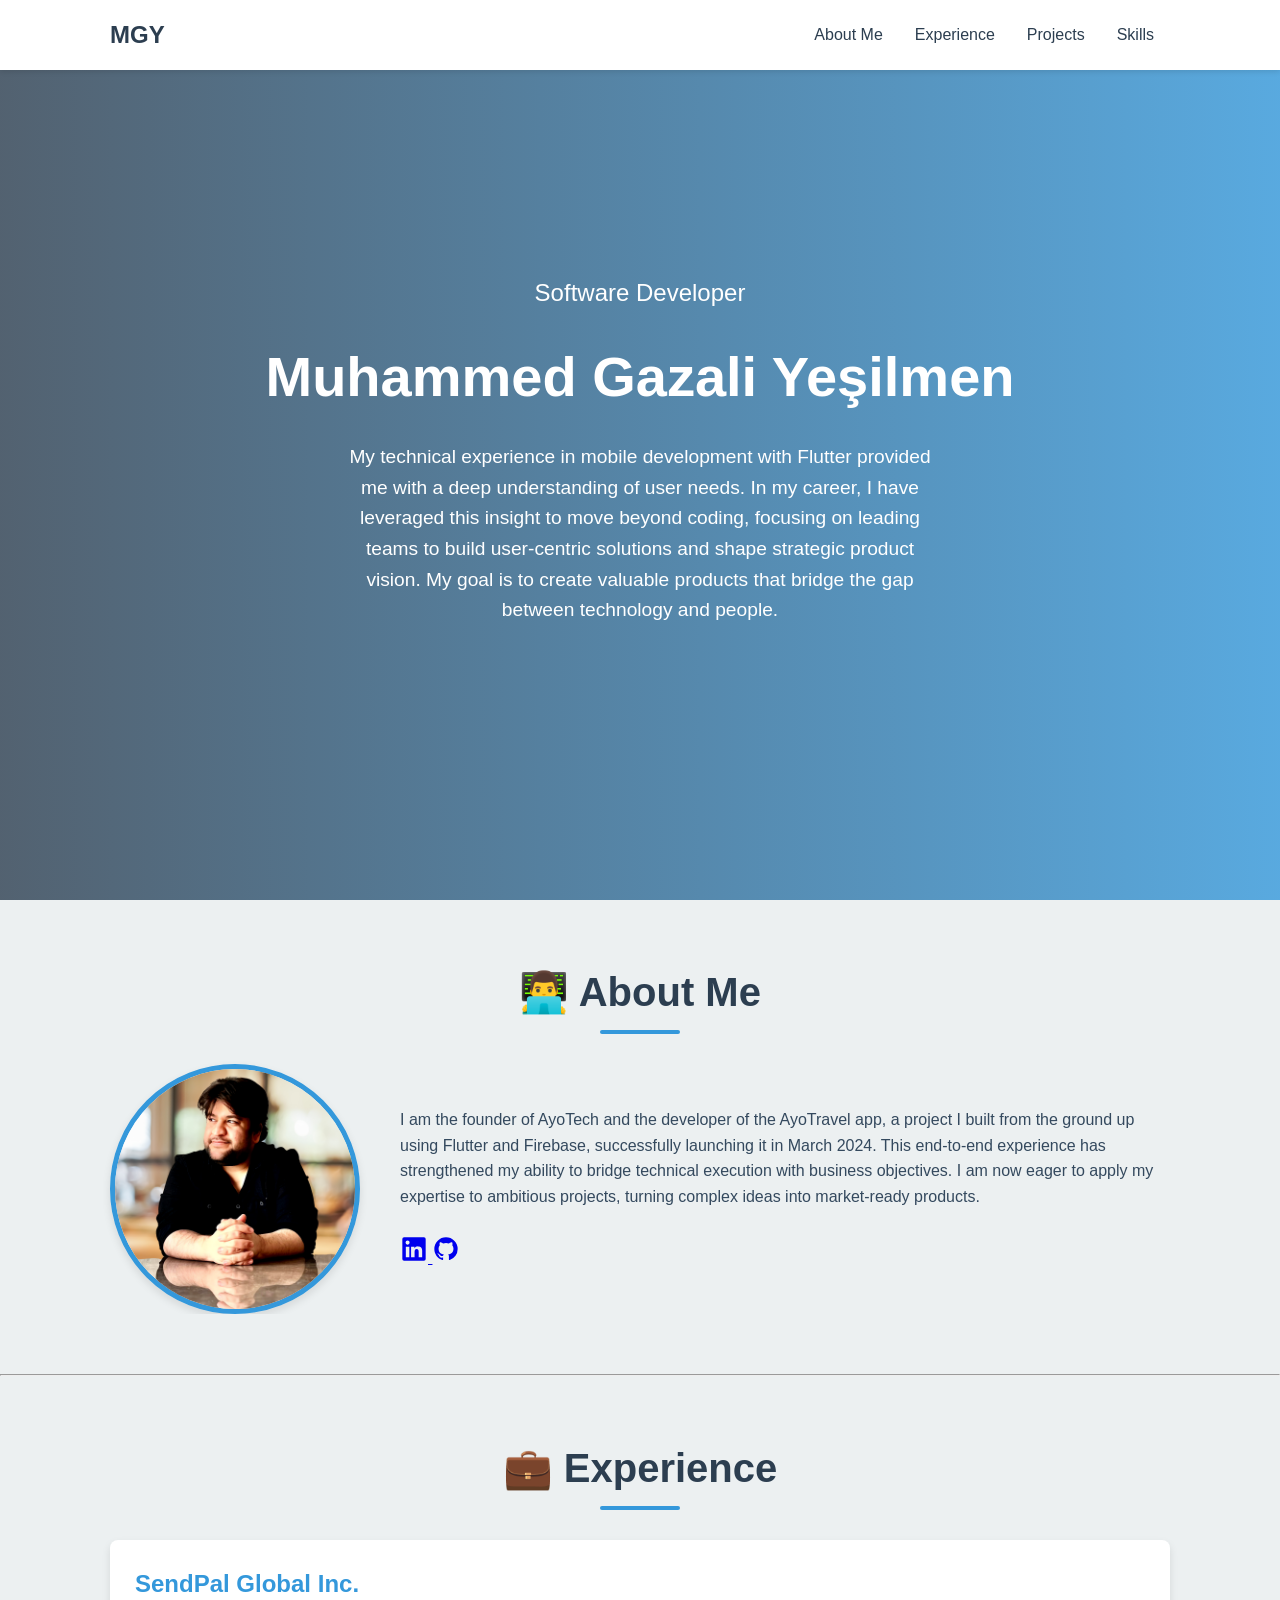
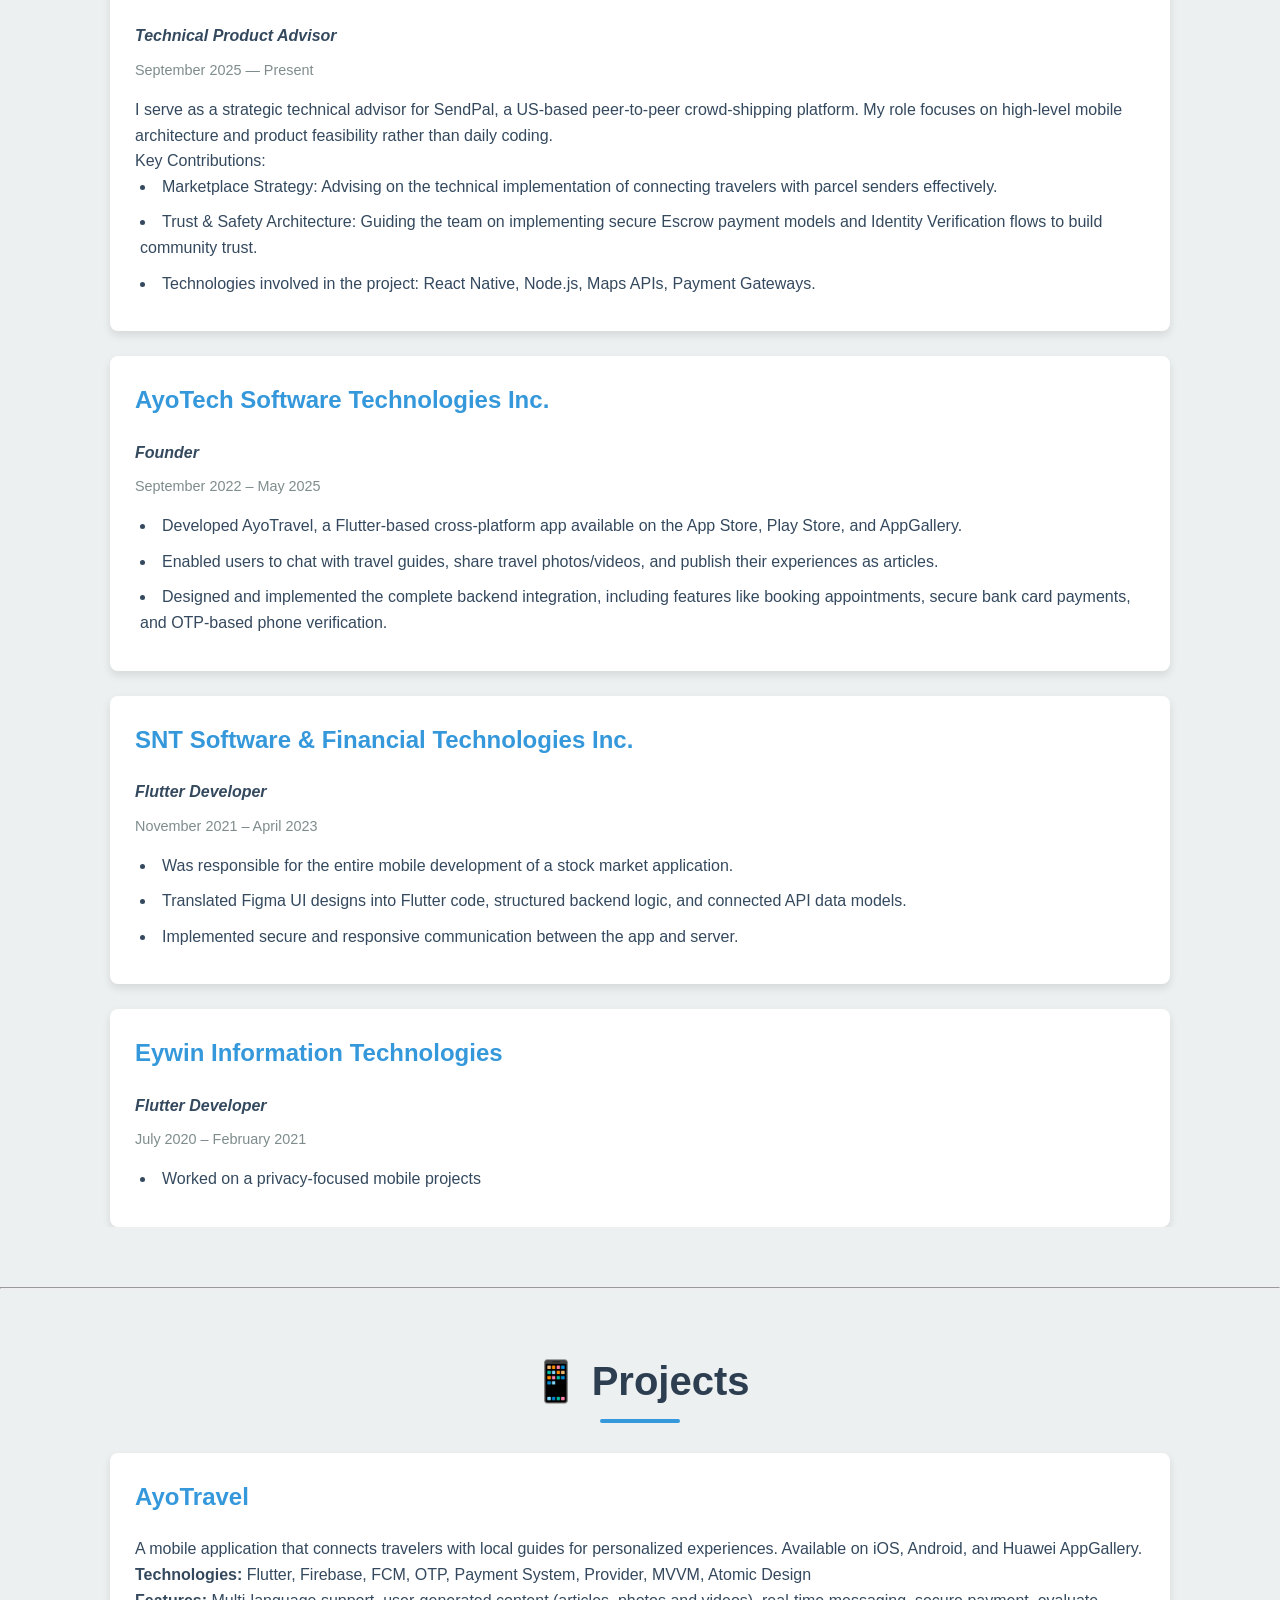
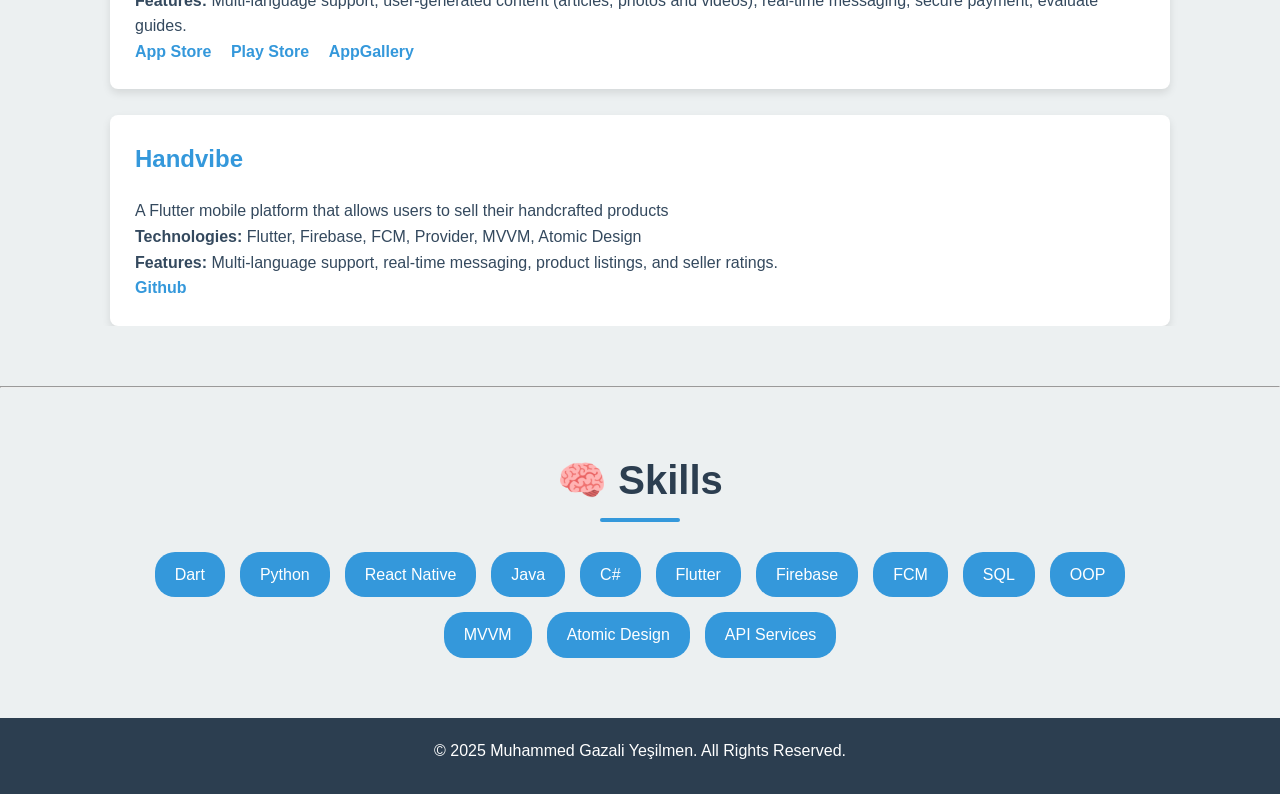
==== index.html @ 5b57b49b "Modify experience section for SendPal role Updated job title and added detailed role description for" ====
<!DOCTYPE html>
<html lang="en">
<head>
    <meta charset="UTF-8">
    <meta name="viewport" content="width=device-width, initial-scale=1.0">
    <title>Muhammed Gazali Yeşilmen - Software Developer</title>
    <style>
        /* General Styles */
        :root {
            --primary-color: #2c3e50;
            --secondary-color: #3498db;
            --background-color: #ecf0f1;
            --text-color: #34495e;
            --card-bg-color: #ffffff;
            --shadow: 0 4px 8px rgba(0,0,0,0.1);
        }

        * {
            margin: 0;
            padding: 0;
            box-sizing: border-box;
            scroll-behavior: smooth;
        }

        body {
            font-family: -apple-system, BlinkMacSystemFont, 'Segoe UI', Roboto, Helvetica, Arial, sans-serif;
            background-color: var(--background-color);
            color: var(--text-color);
            line-height: 1.6;
        }

        .container {
            max-width: 1100px;
            margin: auto;
            padding: 0 20px;
            overflow: hidden;
        }

        h1, h2, h3 {
            color: var(--primary-color);
            margin-bottom: 20px;
        }
        
        h2 {
            text-align: center;
            font-size: 2.5rem;
            margin-bottom: 40px;
            position: relative;
        }

        h2::after {
            content: '';
            position: absolute;
            bottom: -10px;
            left: 50%;
            transform: translateX(-50%);
            width: 80px;
            height: 4px;
            background: var(--secondary-color);
            border-radius: 2px;
        }

        section {
            padding: 60px 0;
        }

        /* Header & Navigation */
        .navbar {
            background: var(--card-bg-color);
            color: var(--primary-color);
            padding: 1rem 0;
            position: fixed;
            width: 100%;
            top: 0;
            z-index: 1000;
            box-shadow: 0 2px 5px rgba(0,0,0,0.1);
            transition: top 0.3s;
        }

        .navbar .container {
            display: flex;
            justify-content: space-between;
            align-items: center;
        }

        .navbar .logo {
            font-size: 1.5rem;
            font-weight: bold;
            color: var(--primary-color);
            text-decoration: none;
        }

        .navbar ul {
            display: flex;
            list-style: none;
        }

        .navbar ul li a {
            color: var(--primary-color);
            padding: 0.5rem 1rem;
            text-decoration: none;
            font-weight: 500;
            transition: color 0.3s ease;
        }

        .navbar ul li a:hover {
            color: var(--secondary-color);
        }

        /* Hero Section */
        #hero {
            background: linear-gradient(to right, rgba(44, 62, 80, 0.8), rgba(52, 152, 219, 0.8)), url('https://images.unsplash.com/photo-1555066931-4365d14bab8c?q=80&w=2070&auto=format&fit=crop') center center/cover no-repeat;
            height: 100vh;
            color: #fff;
            display: flex;
            justify-content: center;
            align-items: center;
            text-align: center;
            padding-top: 60px; /* Offset for fixed navbar */
        }
        
        #hero .hero-content {
            max-width: 800px;
        }

        #hero h1 {
            font-size: 3.5rem;
            color: #fff;
        }

        #hero p.lead {
            font-size: 1.5rem;
            margin-bottom: 20px;
            font-weight: 300;
        }
        
        #hero p.subtitle {
            font-size: 1.2rem;
            max-width: 600px;
            margin: 20px auto 0;
        }

        /* About Section */
        #about .about-content {
            display: flex;
            align-items: center;
            gap: 40px;
        }
        
        #about .profile-img {
            width: 250px;
            height: 250px;
            border-radius: 50%;
            object-fit: cover;
            border: 5px solid var(--secondary-color);
            box-shadow: var(--shadow);
        }

        #about .about-text {
            flex: 1;
        }

        /* Experience & Projects Section */
        .card-container {
            display: grid;
            grid-template-columns: 1fr;
            gap: 25px;
        }

        .card {
            background: var(--card-bg-color);
            padding: 25px;
            border-radius: 8px;
            box-shadow: var(--shadow);
            transition: transform 0.3s, box-shadow 0.3s;
        }

        .card:hover {
            transform: translateY(-5px);
            box-shadow: 0 8px 16px rgba(0,0,0,0.15);
        }

        .card h3 {
            font-size: 1.5rem;
            color: var(--secondary-color);
        }
        
        .card .job-title {
            font-weight: bold;
            font-style: italic;
            margin-bottom: 10px;
        }

        .card .date {
            color: #7f8c8d;
            font-size: 0.9rem;
            margin-bottom: 15px;
        }
        
        .card ul {
            list-style-position: inside;
            padding-left: 5px;
        }
        
        .card ul li {
            margin-bottom: 10px;
        }

        .project-links a {
            text-decoration: none;
            color: var(--secondary-color);
            font-weight: bold;
            margin-right: 15px;
            transition: color 0.3s;
        }
        
        .project-links a:hover {
            text-decoration: underline;
        }

        /* Skills Section */
        #skills .skills-container {
            display: flex;
            flex-wrap: wrap;
            gap: 15px;
            justify-content: center;
        }

        .skill-badge {
            background: var(--secondary-color);
            color: #fff;
            padding: 10px 20px;
            border-radius: 20px;
            font-size: 1rem;
            font-weight: 500;
        }

        /* Footer */
        footer {
            background: var(--primary-color);
            color: #fff;
            text-align: center;
            padding: 20px 0;
        }
        
        /* Responsive Design */
        @media (max-width: 768px) {
            h1 {
                font-size: 2.5rem;
            }

            h2 {
                font-size: 2rem;
            }

            .navbar .container {
                flex-direction: column;
            }
            .navbar ul {
                margin-top: 10px;
            }

            #about .about-content {
                flex-direction: column;
                text-align: center;
            }
        }

    </style>
</head>
<body>

    <nav class="navbar">
        <div class="container">
            <a href="#hero" class="logo">MGY</a>
            <ul>
                <li><a href="#about">About Me</a></li>
                <li><a href="#experience">Experience</a></li>
                <li><a href="#projects">Projects</a></li>
                <li><a href="#skills">Skills</a></li>
            </ul>
        </div>
    </nav>

    <section id="hero">
        <div class="hero-content">
            <p class="lead">Software Developer</p>
            <h1>Muhammed Gazali Yeşilmen</h1>
            <p class="subtitle">
                My technical experience in mobile development with Flutter provided me with a deep understanding of user needs. In my career, I have leveraged this insight to move beyond coding, focusing on leading teams to build user-centric solutions and shape strategic product vision. My goal is to create valuable products that bridge the gap between technology and people.
            </p>
        </div>
    </section>

    <section id="about">
        <div class="container">
            <h2>👨‍💻 About Me</h2>
            <div class="about-content">
                <img src="images/profile.png" alt="Muhammed Gazali Yeşilmen" class="profile-img">
                <div class="about-text">
                    <p>
                        I am the founder of AyoTech and the developer of the AyoTravel app, a project I built from the ground up using Flutter and Firebase, successfully launching it in March 2024. This end-to-end experience has strengthened my ability to bridge technical execution with business objectives. I am now eager to apply my expertise to ambitious projects, turning complex ideas into market-ready products.
                    </p>
                </br>
            <a href="https://www.linkedin.com/in/muhammedyesilmen/" target="_blank" title="LinkedIn">
                <svg xmlns="http://www.w3.org/2000/svg" viewBox="0 0 24 24" fill="currentColor" width="28" height="28">
                    <path d="M20.5 2h-17A1.5 1.5 0 0 0 2 3.5v17A1.5 1.5 0 0 0 3.5 22h17a1.5 1.5 0 0 0 1.5-1.5v-17A1.5 1.5 0 0 0 20.5 2zM8 19H5v-9h3zM6.5 8.25A1.75 1.75 0 1 1 8.25 6.5 1.75 1.75 0 0 1 6.5 8.25zM19 19h-3v-4.75c0-1.4-.5-2.25-1.75-2.25S12.5 13.1 12.5 14.25V19h-3v-9h2.9v1.3a3.1 3.1 0 0 1 2.8-1.55C18.4 9.75 19 11.4 19 13.5z"></path>
                </svg>
            </a>
            <a href="https://github.com/mgy-programmer" target="_blank" title="GitHub">
                <svg xmlns="http://www.w3.org/2000/svg" viewBox="0 0 24 24" fill="currentColor" width="28" height="28">
                    <path d="M12 2A10 10 0 0 0 2 12c0 4.42 2.87 8.17 6.84 9.5.5.09.68-.22.68-.48v-1.7c-2.78.6-3.37-1.34-3.37-1.34-.45-1.15-1.11-1.46-1.11-1.46-.91-.62.07-.6.07-.6 1 .07 1.53 1.03 1.53 1.03.89 1.53 2.34 1.09 2.91.83.09-.65.35-1.09.63-1.34-2.22-.25-4.55-1.11-4.55-4.95 0-1.1.39-1.99 1.03-2.69a3.6 3.6 0 0 1 .1-2.64s.84-.27 2.75 1.02a9.58 9.58 0 0 1 5 0c1.91-1.29 2.75-1.02 2.75-1.02.55 1.37.2 2.4.1 2.64.64.7 1.03 1.6 1.03 2.69 0 3.85-2.34 4.7-4.57 4.95.36.31.68.92.68 1.85v2.72c0 .27.18.58.69.48A10 10 0 0 0 22 12 10 10 0 0 0 12 2z"></path>
                </svg>
            </a>
                </div>
            </div>
        </div>
    </section>

    <hr/>

    <section id="experience">
        <div class="container">
            <h2>💼 Experience</h2>
            <div class="card-container">
                <div class="card">
                    <h3>SendPal Global Inc.</h3>
                    <p class="job-title">Technical Product Advisor</p>
                    <p class="date">September 2025 — Present</p>
                    <p>I serve as a strategic technical advisor for SendPal, a US-based peer-to-peer crowd-shipping platform. My role focuses on high-level mobile architecture and product feasibility rather than daily coding.</p>
                    <p>Key Contributions:</p>
                    <ul>
                        <li>Marketplace Strategy: Advising on the technical implementation of connecting travelers with parcel senders effectively.</li>
                        <li>Trust & Safety Architecture: Guiding the team on implementing secure Escrow payment models and Identity Verification flows to build community trust.</li>
                        <li>Technologies involved in the project: React Native, Node.js, Maps APIs, Payment Gateways.</li>
                    </ul>
                </div>
                <div class="card">
                    <h3>AyoTech Software Technologies Inc.</h3>
                    <p class="job-title">Founder</p>
                    <p class="date">September 2022 – May 2025</p>
                    <ul>
                        <li>Developed AyoTravel, a Flutter-based cross-platform app available on the App Store, Play Store, and AppGallery.</li>
                        <li>Enabled users to chat with travel guides, share travel photos/videos, and publish their experiences as articles. </li>
                        <li>Designed and implemented the complete backend integration, including features like booking appointments, secure bank card payments, and OTP-based phone verification.</li>
                    </ul>
                </div>
                <div class="card">
                    <h3>SNT Software & Financial Technologies Inc.</h3>
                    <p class="job-title">Flutter Developer</p>
                    <p class="date">November 2021 – April 2023</p>
                     <ul>
                        <li>Was responsible for the entire mobile development of a stock market application.</li>
                        <li>Translated Figma UI designs into Flutter code, structured backend logic, and connected API data models.</li>
                        <li>Implemented secure and responsive communication between the app and server.</li>
                    </ul>
                </div>
                <div class="card">
                    <h3>Eywin Information Technologies</h3>
                    <p class="job-title">Flutter Developer</p>
                    <p class="date">July 2020 – February 2021</p>
                    <ul>
                        <li>Worked on a privacy-focused mobile projects</li>
                    </ul>
                </div>
            </div>
        </div>
    </section>
    <hr/>

    <section id="projects">
        <div class="container">
            <h2>📱 Projects</h2>
            <div class="card-container">
                <div class="card">
                    <h3>AyoTravel</h3>
                    <p>
                        A mobile application that connects travelers with local guides for personalized experiences. Available on iOS, Android, and Huawei AppGallery.
                    </p>
                    <p><strong>Technologies:</strong> Flutter, Firebase, FCM, OTP, Payment System, Provider, MVVM, Atomic Design</p>
                    <p><strong>Features:</strong> Multi-language support, user-generated content (articles, photos and videos), real-time messaging, secure payment, evaluate guides.</p>
                    <div class="project-links">
                        <a href="https://apps.apple.com/us/app/ayotravel/id6475484468" target="_blank">App Store</a>
                        <a href="https://play.google.com/store/apps/details?id=com.ayotravel" target="_blank">Play Store</a>
                        <a href="https://appgallery.huawei.com/app/C104839325" target="_blank">AppGallery</a>
                    </div>
                </div>
            </div>
            <br>
            <div class="card-container">
                <div class="card">
                    <h3>Handvibe</h3>
                    <p>
                       A Flutter mobile platform that allows users to sell their handcrafted products
                    </p>
                    <p><strong>Technologies:</strong> Flutter, Firebase, FCM, Provider, MVVM, Atomic Design</p>
                    <p><strong>Features:</strong> Multi-language support, real-time messaging, product listings, and seller ratings.</p>
                    <div class="project-links">
                        <a href="https://github.com/mgy-programmer/handvibe" target="_blank">Github</a>
                    </div>
                </div>
            </div>
        </div>
    </section>

    <hr/>

    <section id="skills">
        <div class="container">
            <h2>🧠 Skills</h2>
            <div class="skills-container">
                <span class="skill-badge">Dart</span>
                <span class="skill-badge">Python</span>
                <span class="skill-badge">React Native</span>
                <span class="skill-badge">Java</span>
                <span class="skill-badge">C#</span>
                <span class="skill-badge">Flutter</span>
                <span class="skill-badge">Firebase</span>
                <span class="skill-badge">FCM</span>
                <span class="skill-badge">SQL</span>
                <span class="skill-badge">OOP</span>
                <span class="skill-badge">MVVM</span>
                <span class="skill-badge">Atomic Design</span>
                <span class="skill-badge">API Services</span>
            </div>
        </div>
    </section>

    <footer>
    <div class="container">
        <p>&copy; 2025 Muhammed Gazali Yeşilmen. All Rights Reserved.</p>
        <p style="font-size: 0.8rem; margin-top: 10px; color: #bdc3c7;">
        </p>
    </div>
</footer>

    <script>
        // Simple script for navbar hide/show on scroll
        let lastScrollTop = 0;
        const navbar = document.querySelector('.navbar');

        window.addEventListener('scroll', function() {
            let scrollTop = window.pageYOffset || document.documentElement.scrollTop;
            if (scrollTop > lastScrollTop) {
                // Downscroll
                navbar.style.top = '-80px'; // Adjust this value based on navbar height
            } else {
                // Upscroll
                navbar.style.top = '0';
            }
            lastScrollTop = scrollTop <= 0 ? 0 : scrollTop; 
        });
    </script>

</body>
</html>
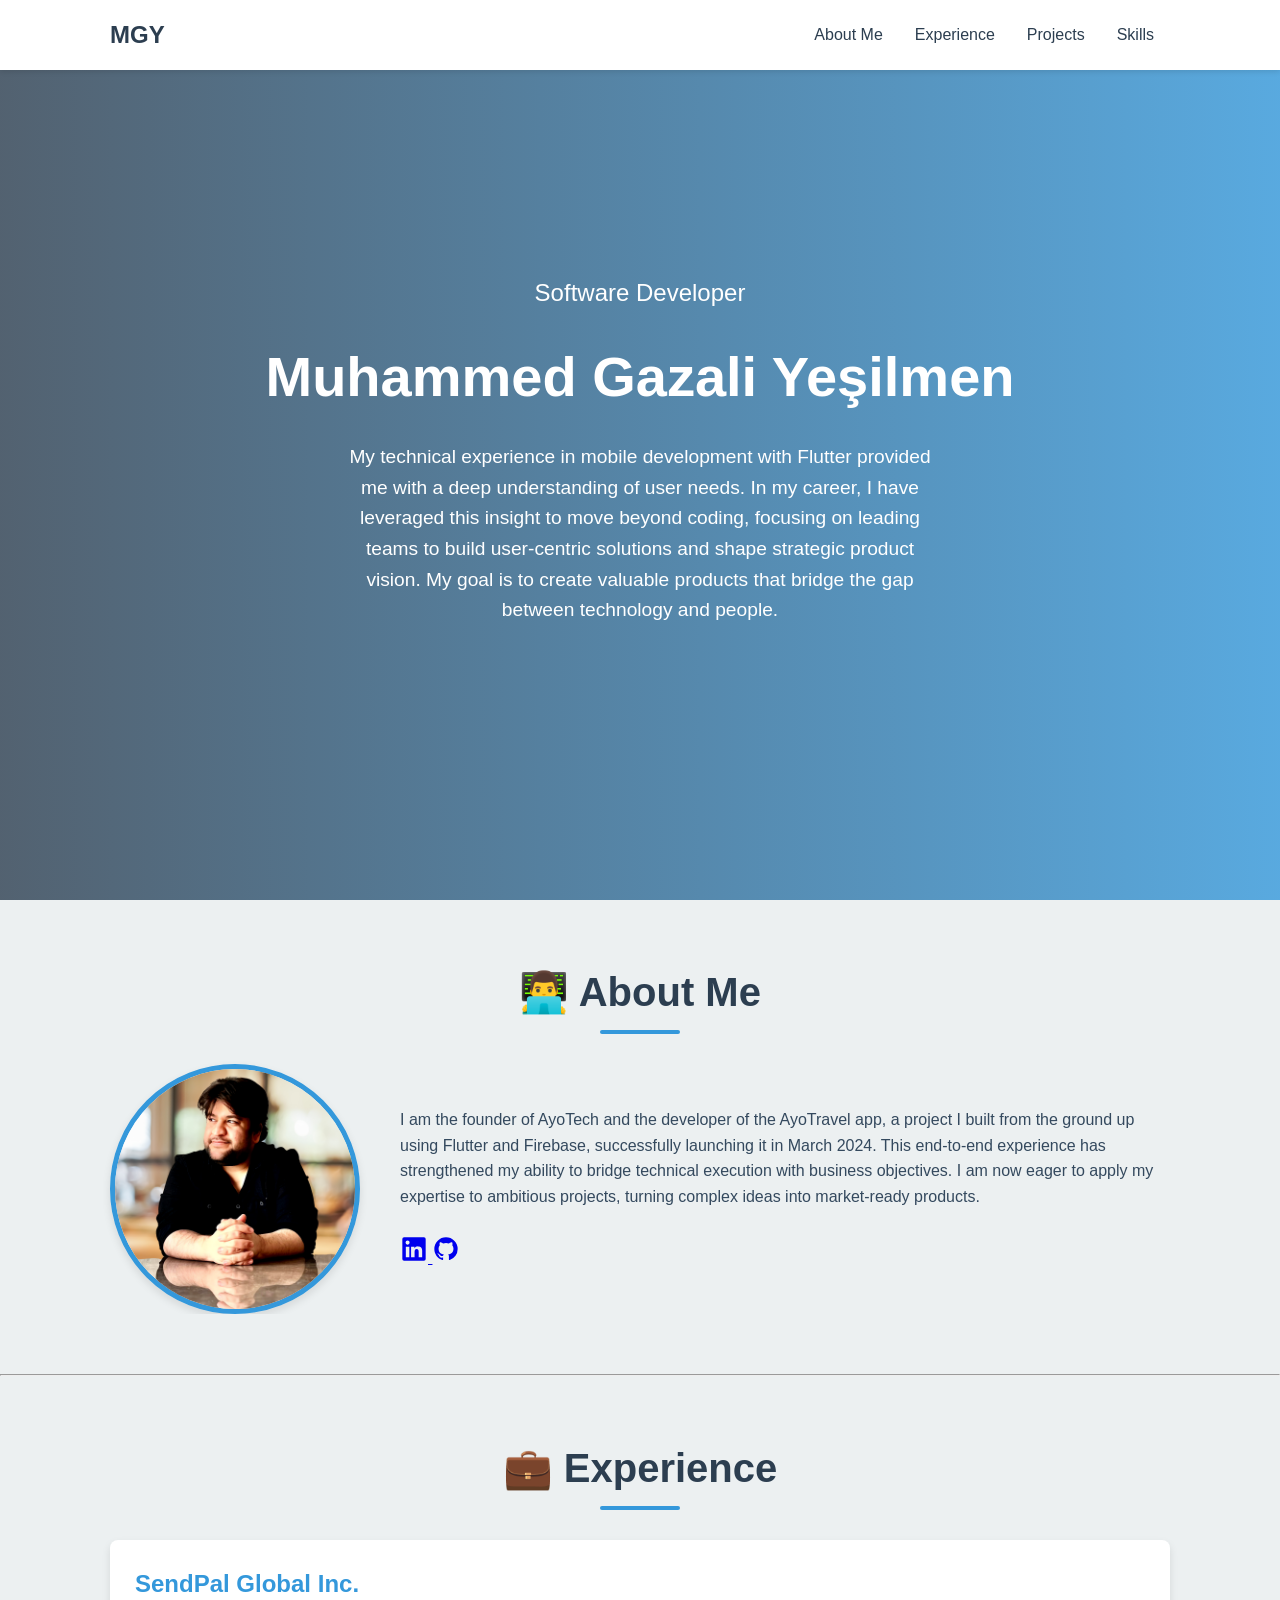
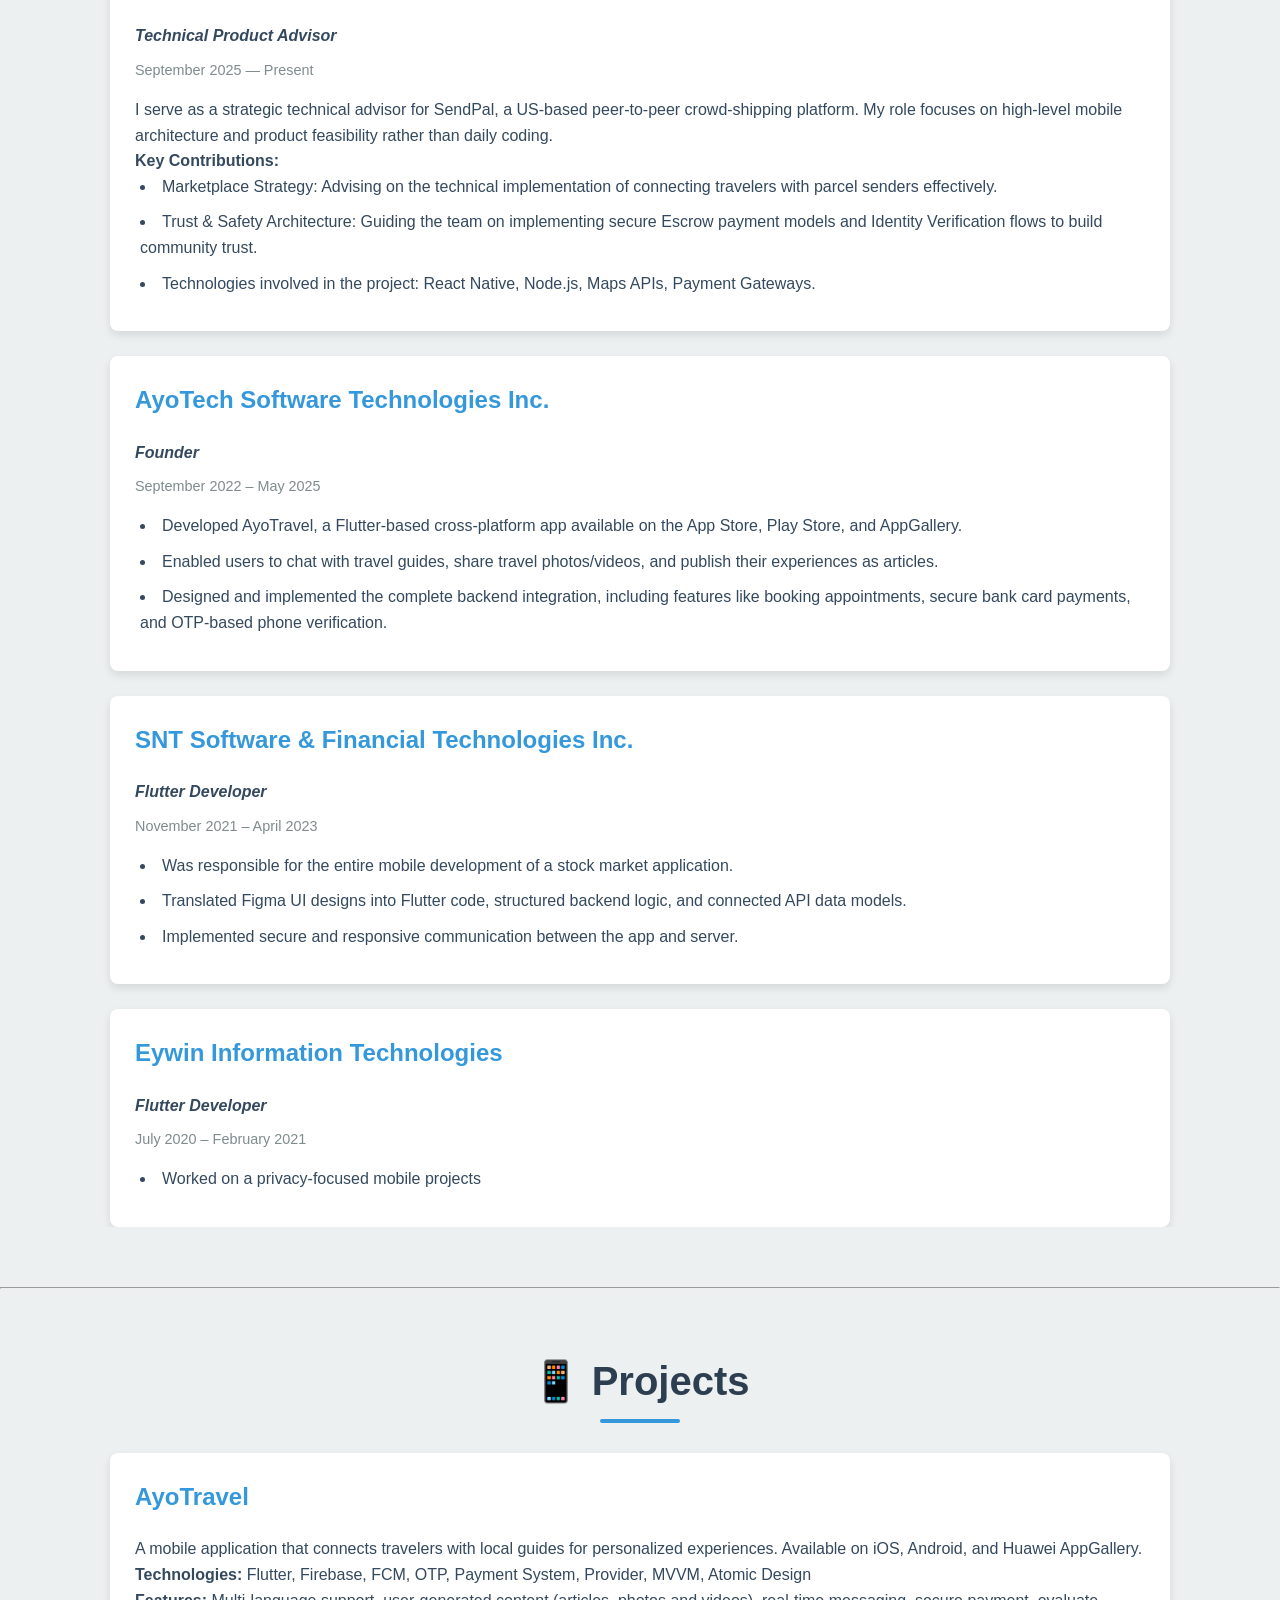
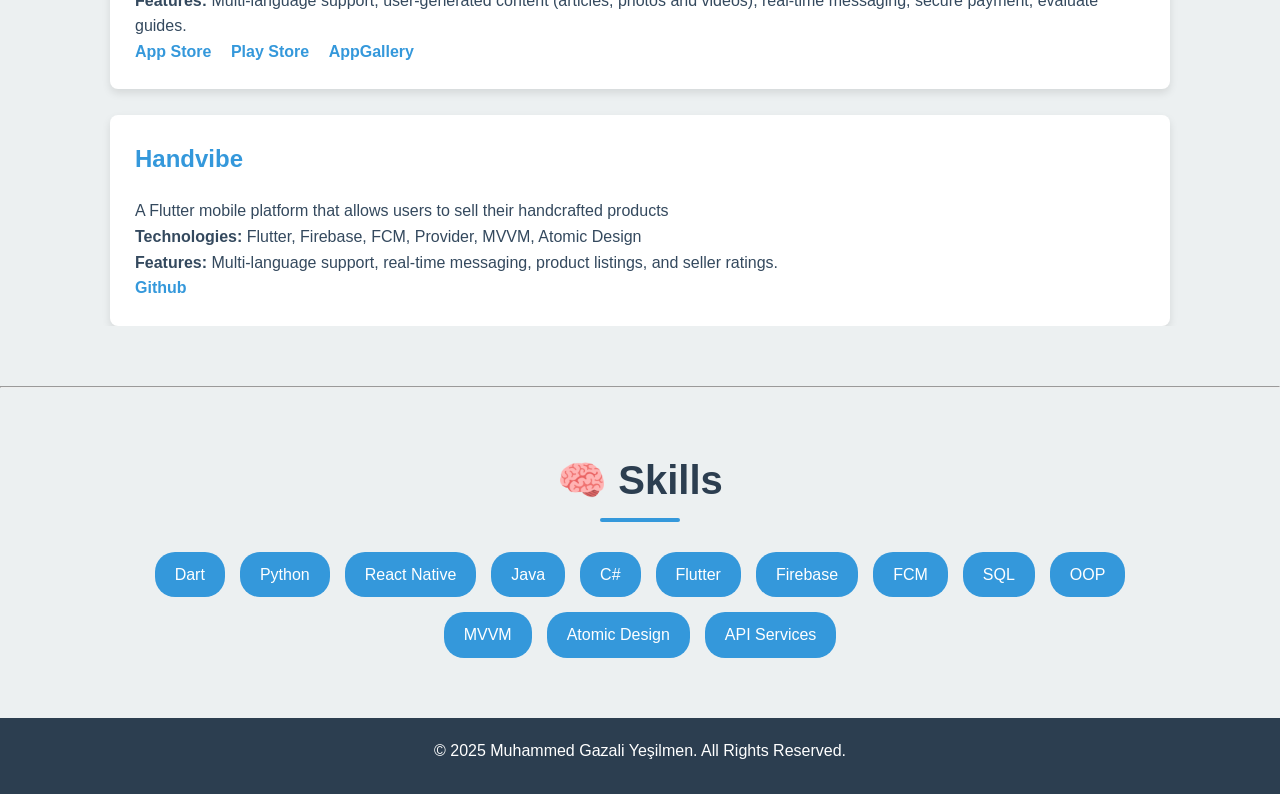
==== commit 22d1b01e: "Bold 'Key Contributions' in job description" ====
--- a/index.html
+++ b/index.html
@@ -328,7 +328,7 @@
                     <p class="job-title">Technical Product Advisor</p>
                     <p class="date">September 2025 — Present</p>
                     <p>I serve as a strategic technical advisor for SendPal, a US-based peer-to-peer crowd-shipping platform. My role focuses on high-level mobile architecture and product feasibility rather than daily coding.</p>
-                    <p>Key Contributions:</p>
+                    <p><strong>Key Contributions:</strong></p>
                     <ul>
                         <li>Marketplace Strategy: Advising on the technical implementation of connecting travelers with parcel senders effectively.</li>
                         <li>Trust & Safety Architecture: Guiding the team on implementing secure Escrow payment models and Identity Verification flows to build community trust.</li>
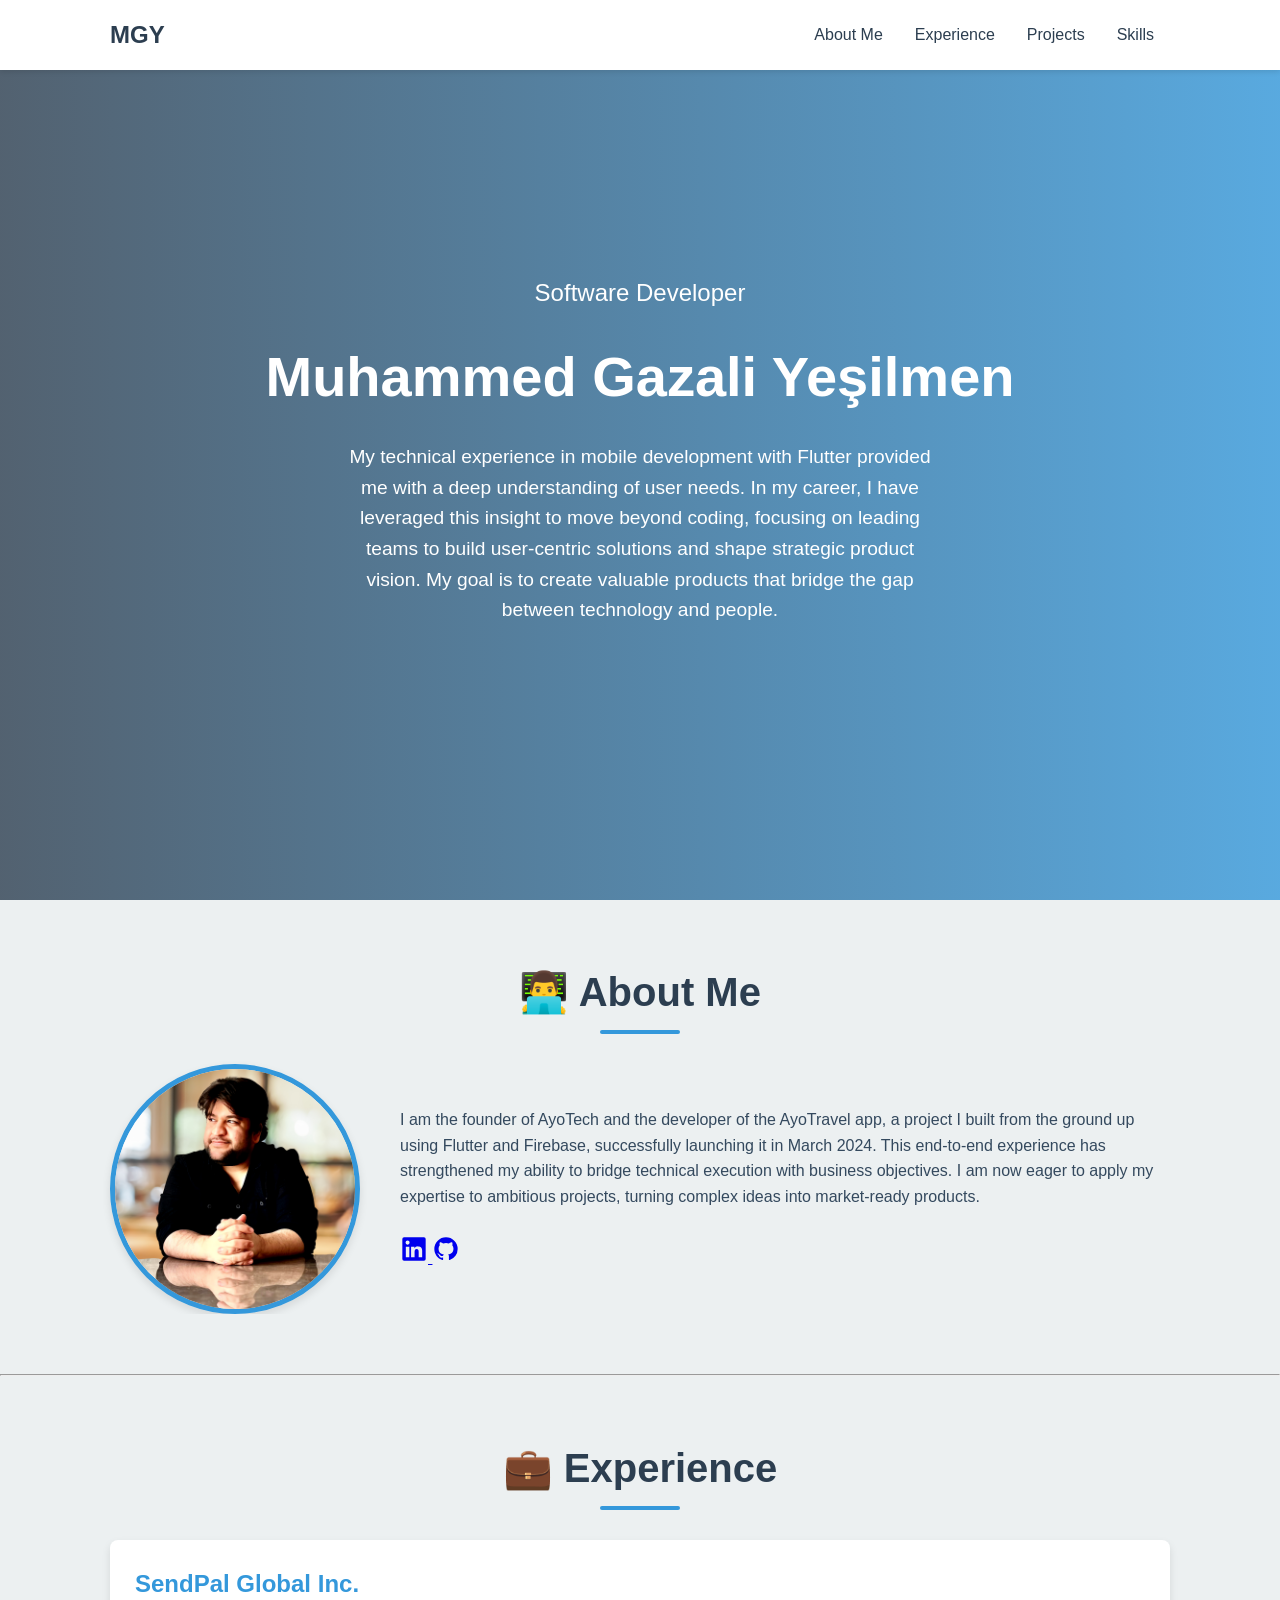
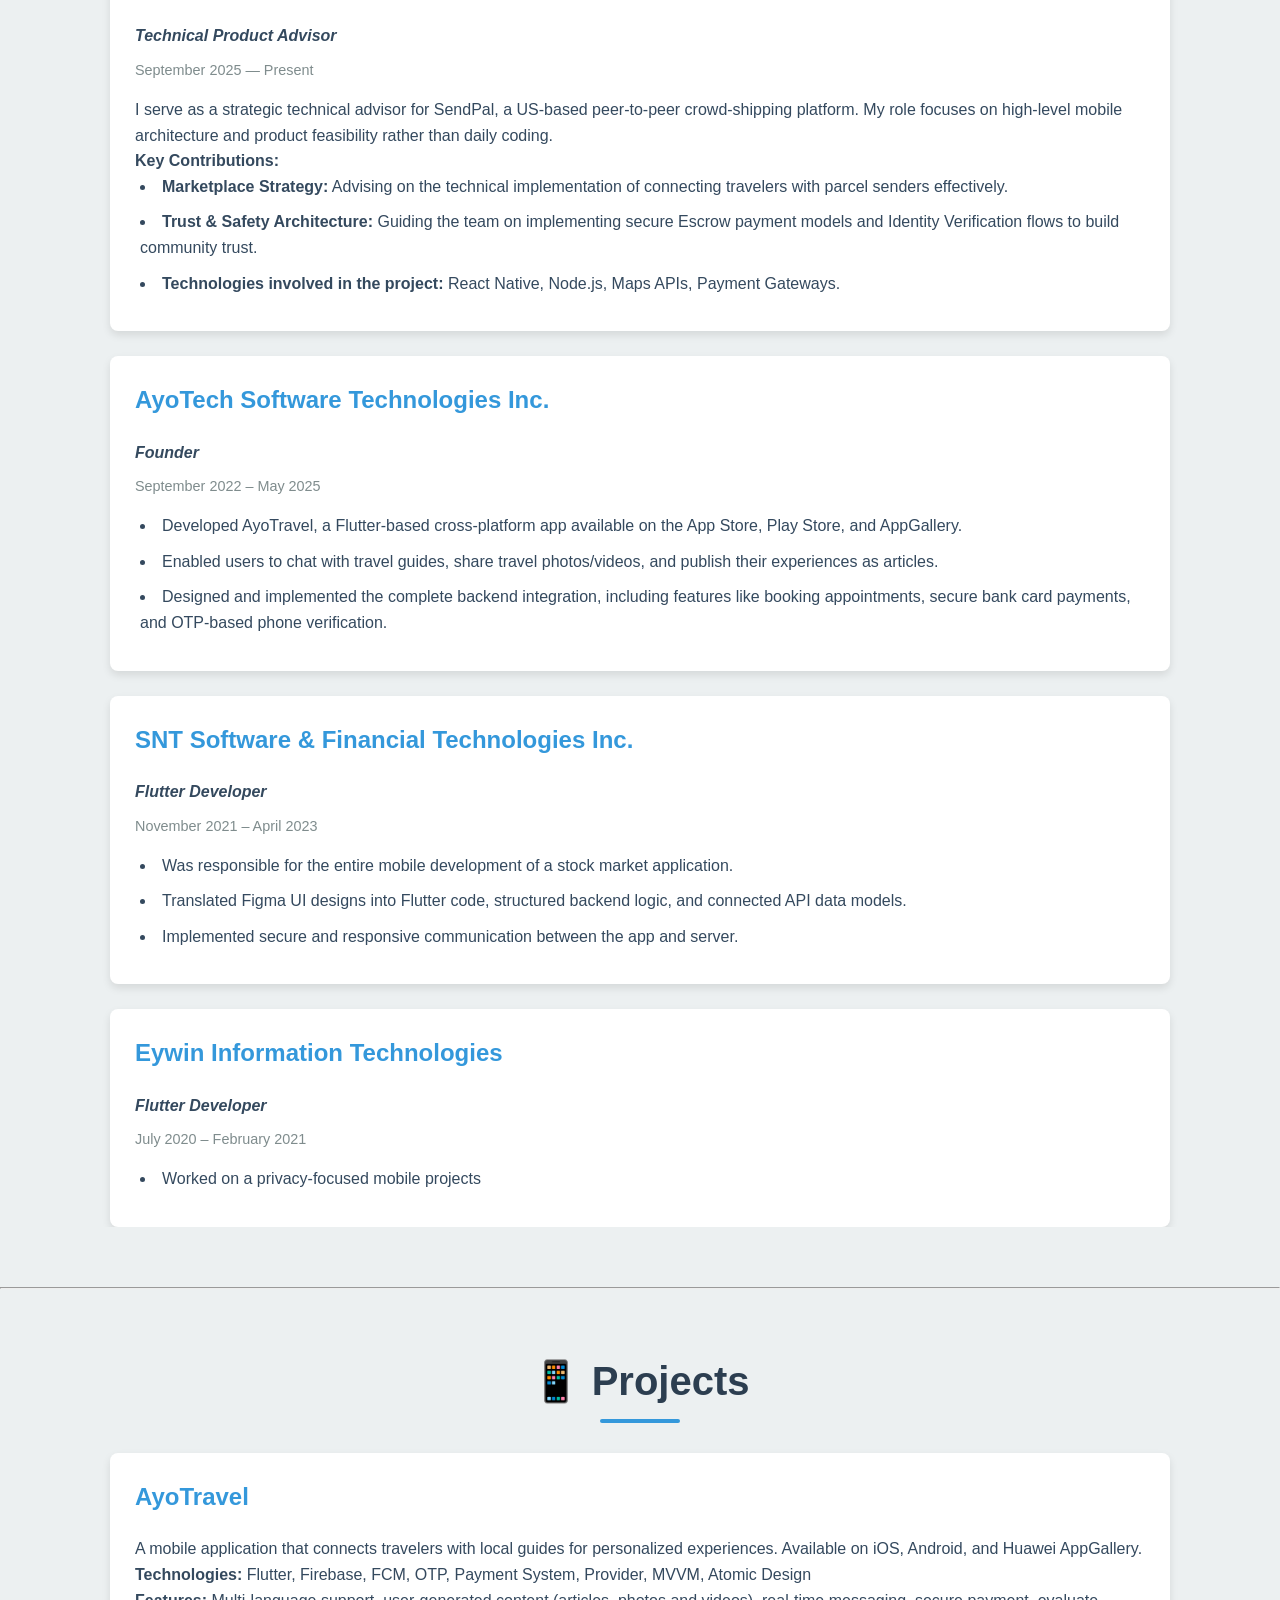
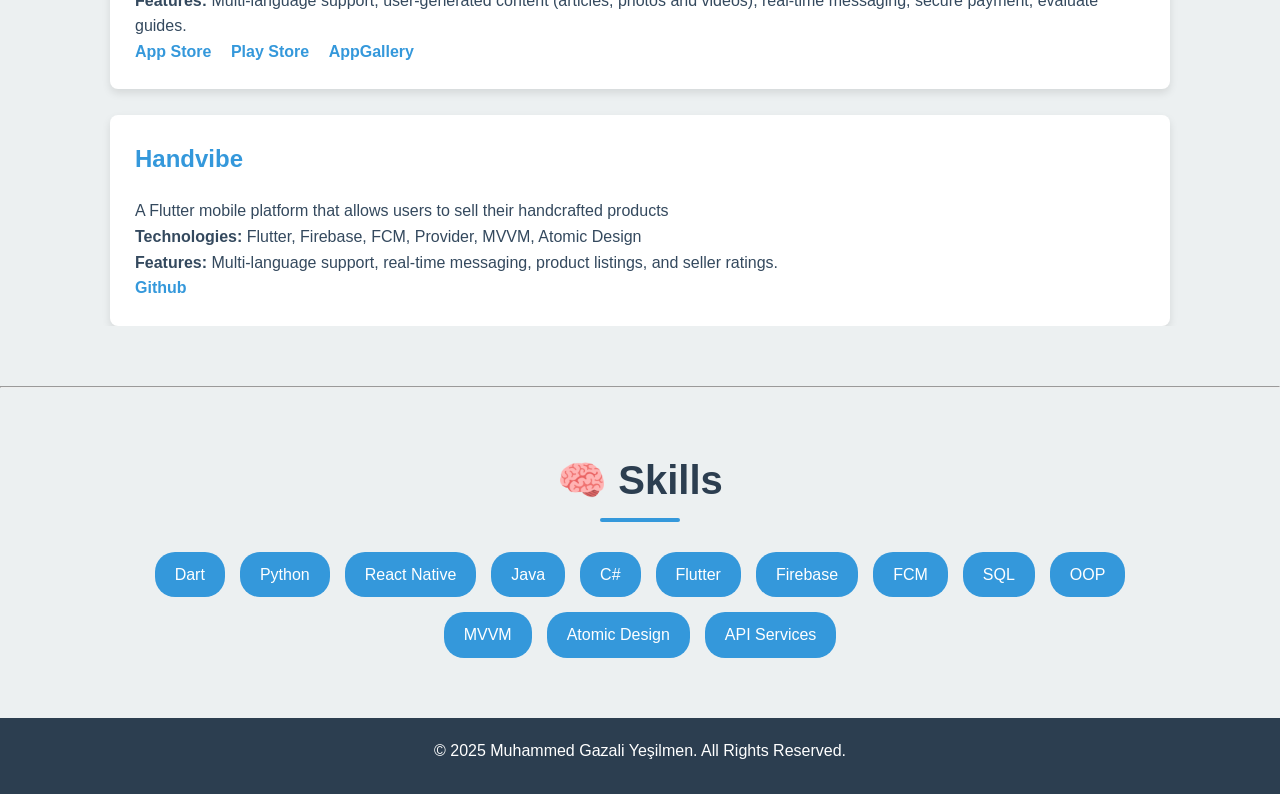
==== commit af5cd2a0: "Bold key contributions in index.html" ====
--- a/index.html
+++ b/index.html
@@ -330,9 +330,9 @@
                     <p>I serve as a strategic technical advisor for SendPal, a US-based peer-to-peer crowd-shipping platform. My role focuses on high-level mobile architecture and product feasibility rather than daily coding.</p>
                     <p><strong>Key Contributions:</strong></p>
                     <ul>
-                        <li>Marketplace Strategy: Advising on the technical implementation of connecting travelers with parcel senders effectively.</li>
-                        <li>Trust & Safety Architecture: Guiding the team on implementing secure Escrow payment models and Identity Verification flows to build community trust.</li>
-                        <li>Technologies involved in the project: React Native, Node.js, Maps APIs, Payment Gateways.</li>
+                        <li><strong>Marketplace Strategy:</strong> Advising on the technical implementation of connecting travelers with parcel senders effectively.</li>
+                        <li><strong>Trust & Safety Architecture:</strong> Guiding the team on implementing secure Escrow payment models and Identity Verification flows to build community trust.</li>
+                        <li><strong>Technologies involved in the project:</strong> React Native, Node.js, Maps APIs, Payment Gateways.</li>
                     </ul>
                 </div>
                 <div class="card">
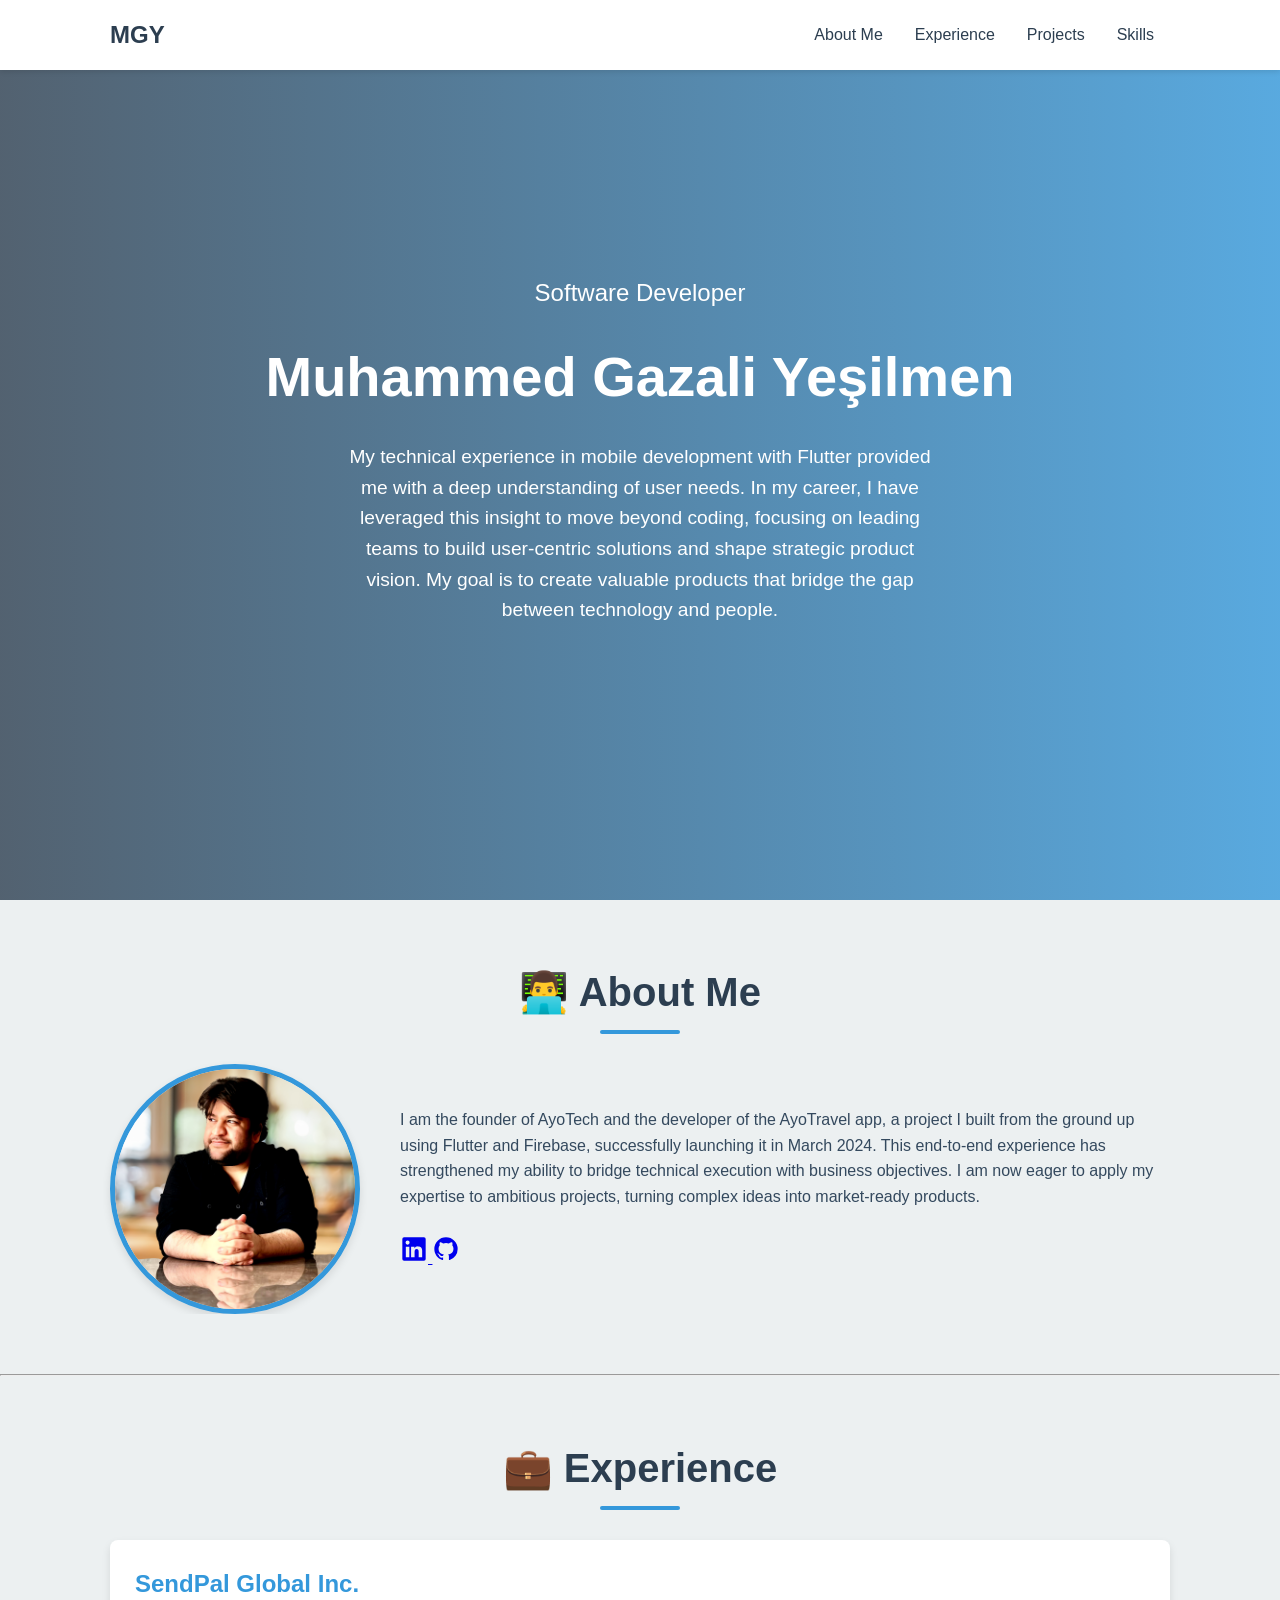
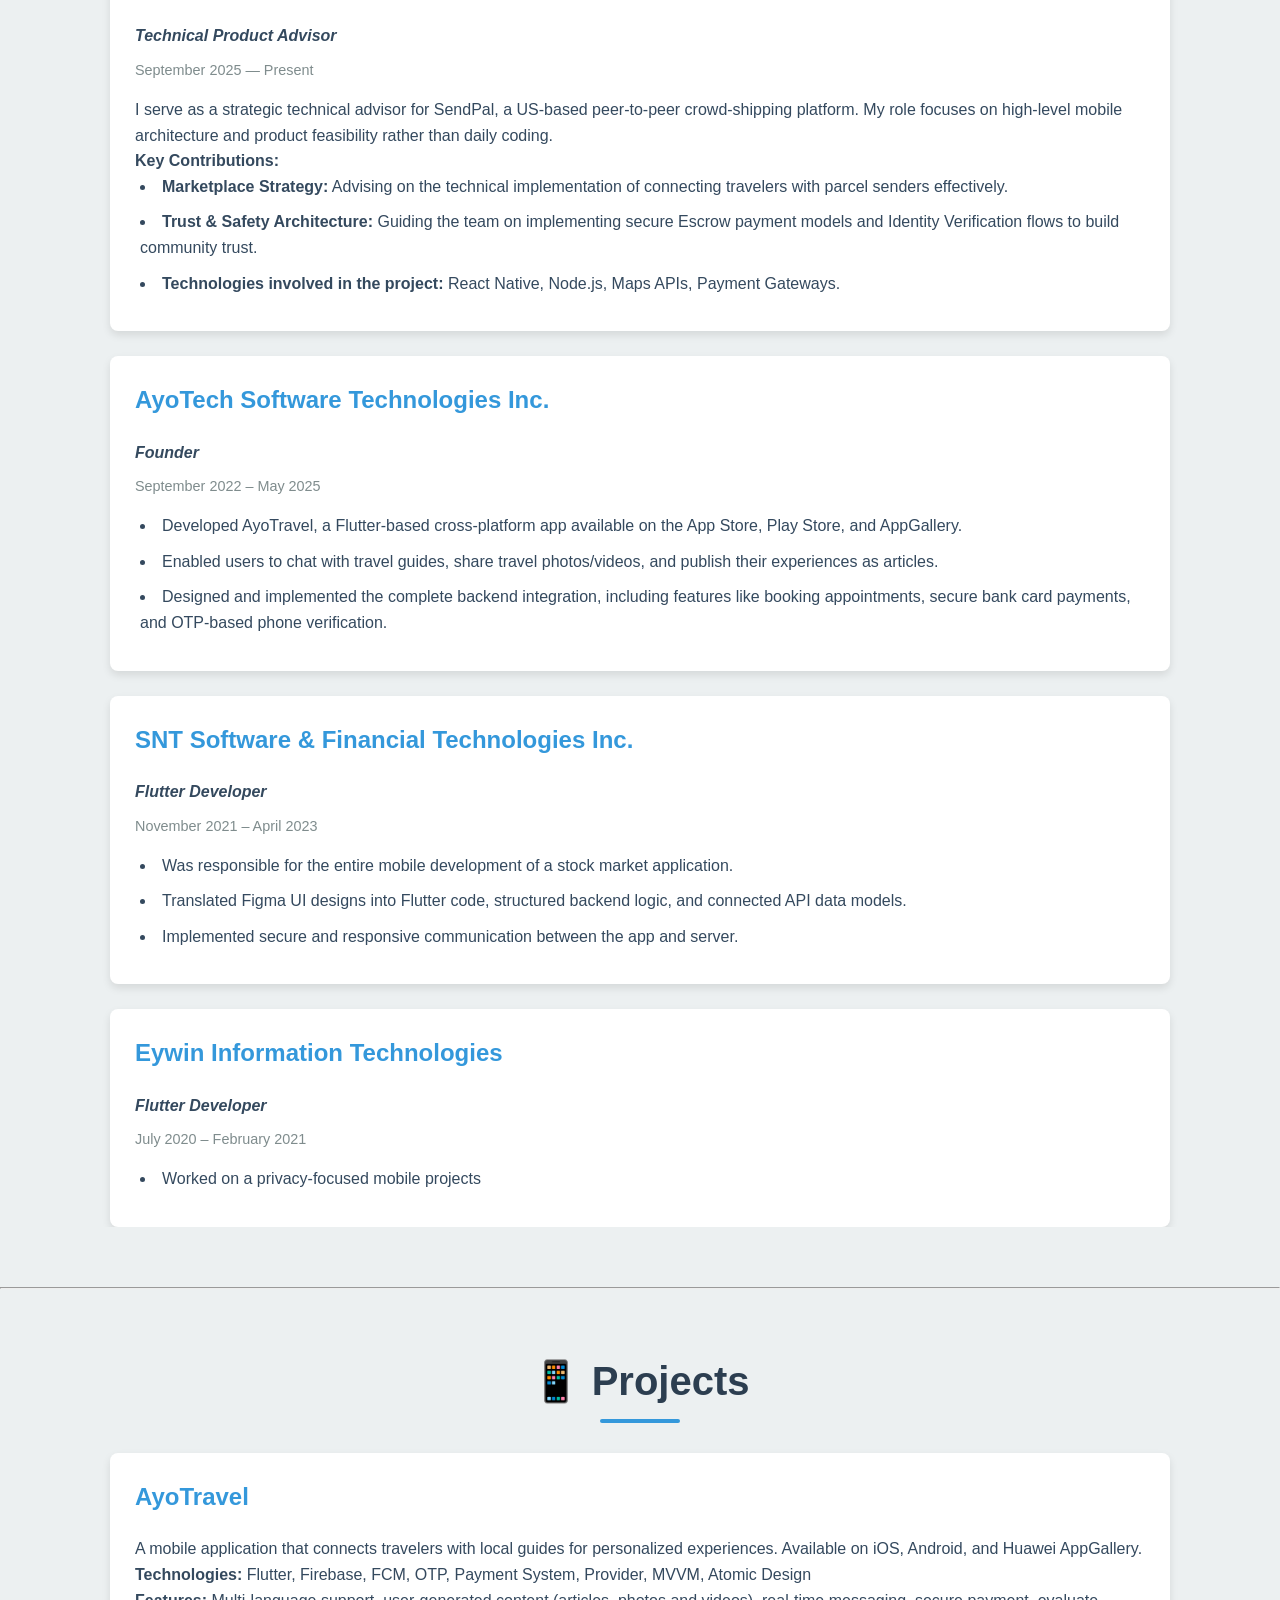
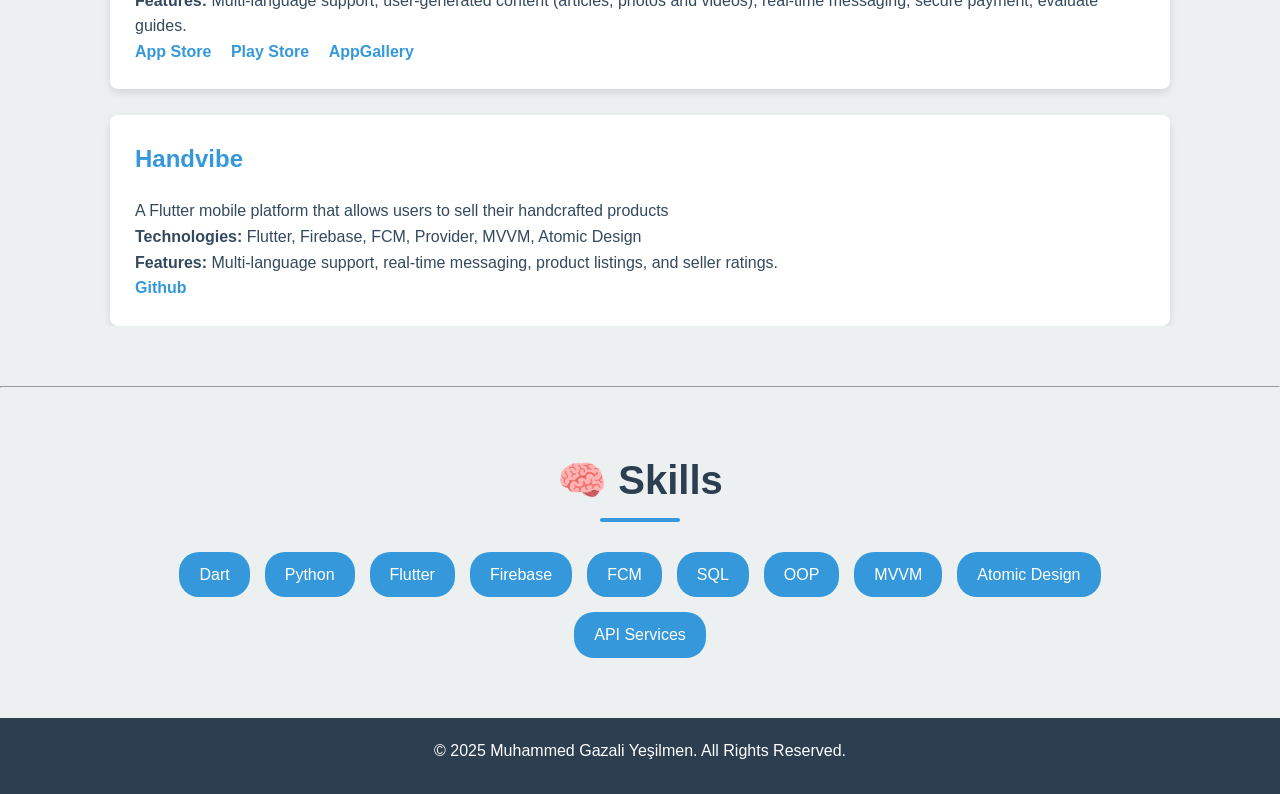
==== commit 7cc36175: "Update skills section by removing some languages Removed React Native, Java, and C# from skills sect" ====
--- a/index.html
+++ b/index.html
@@ -411,9 +411,6 @@
             <div class="skills-container">
                 <span class="skill-badge">Dart</span>
                 <span class="skill-badge">Python</span>
-                <span class="skill-badge">React Native</span>
-                <span class="skill-badge">Java</span>
-                <span class="skill-badge">C#</span>
                 <span class="skill-badge">Flutter</span>
                 <span class="skill-badge">Firebase</span>
                 <span class="skill-badge">FCM</span>
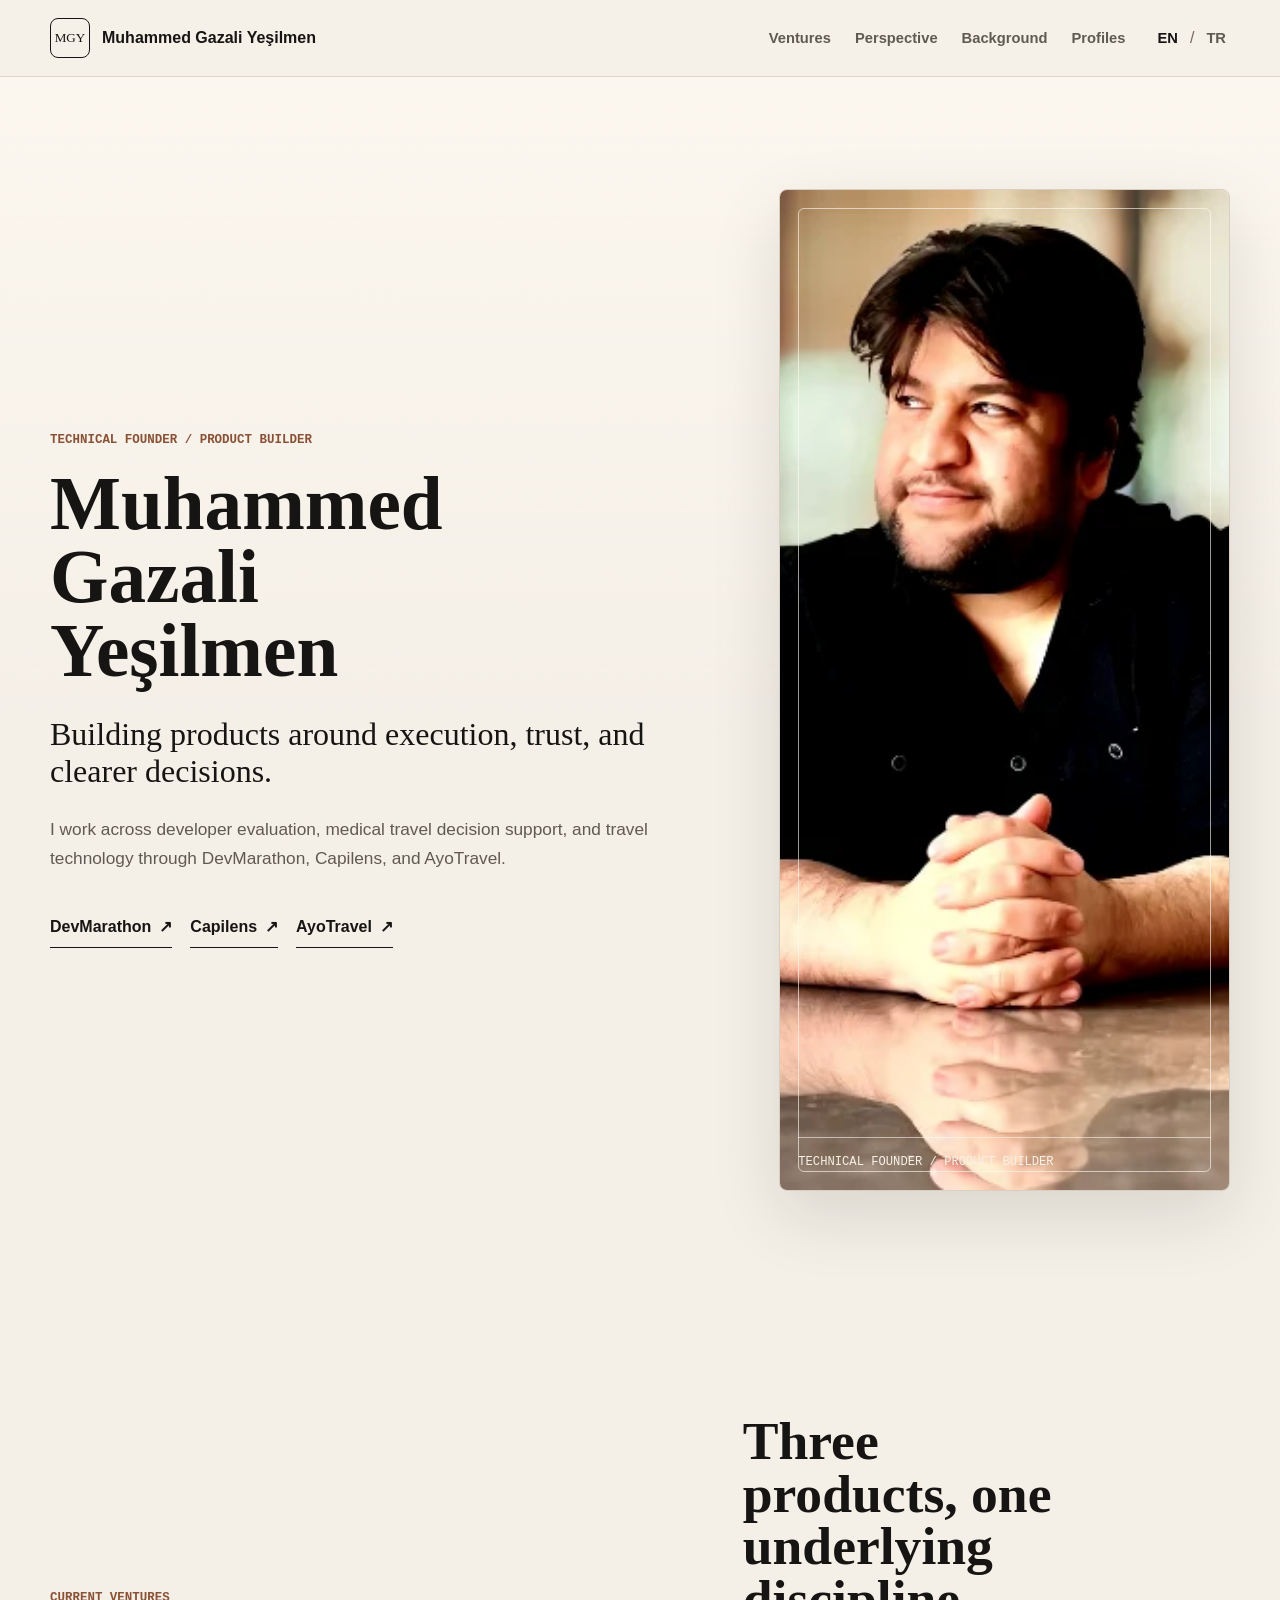
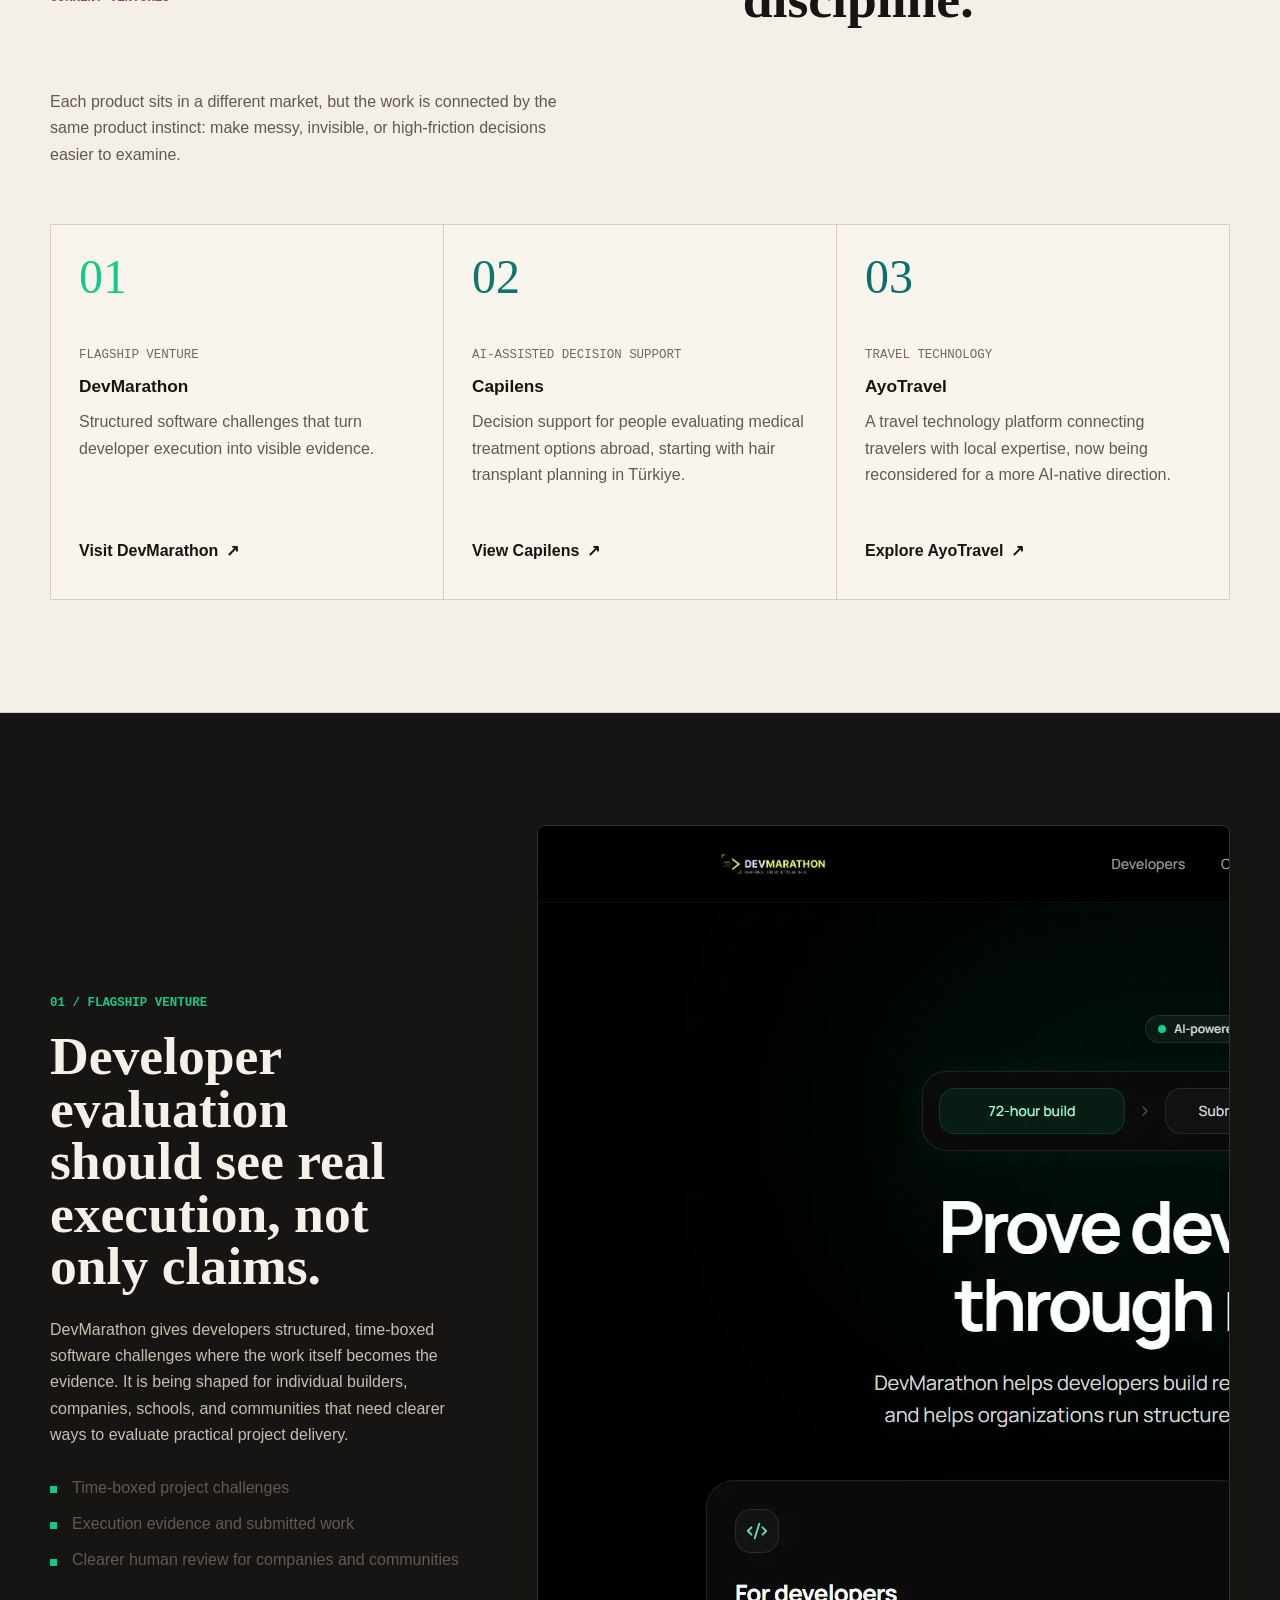
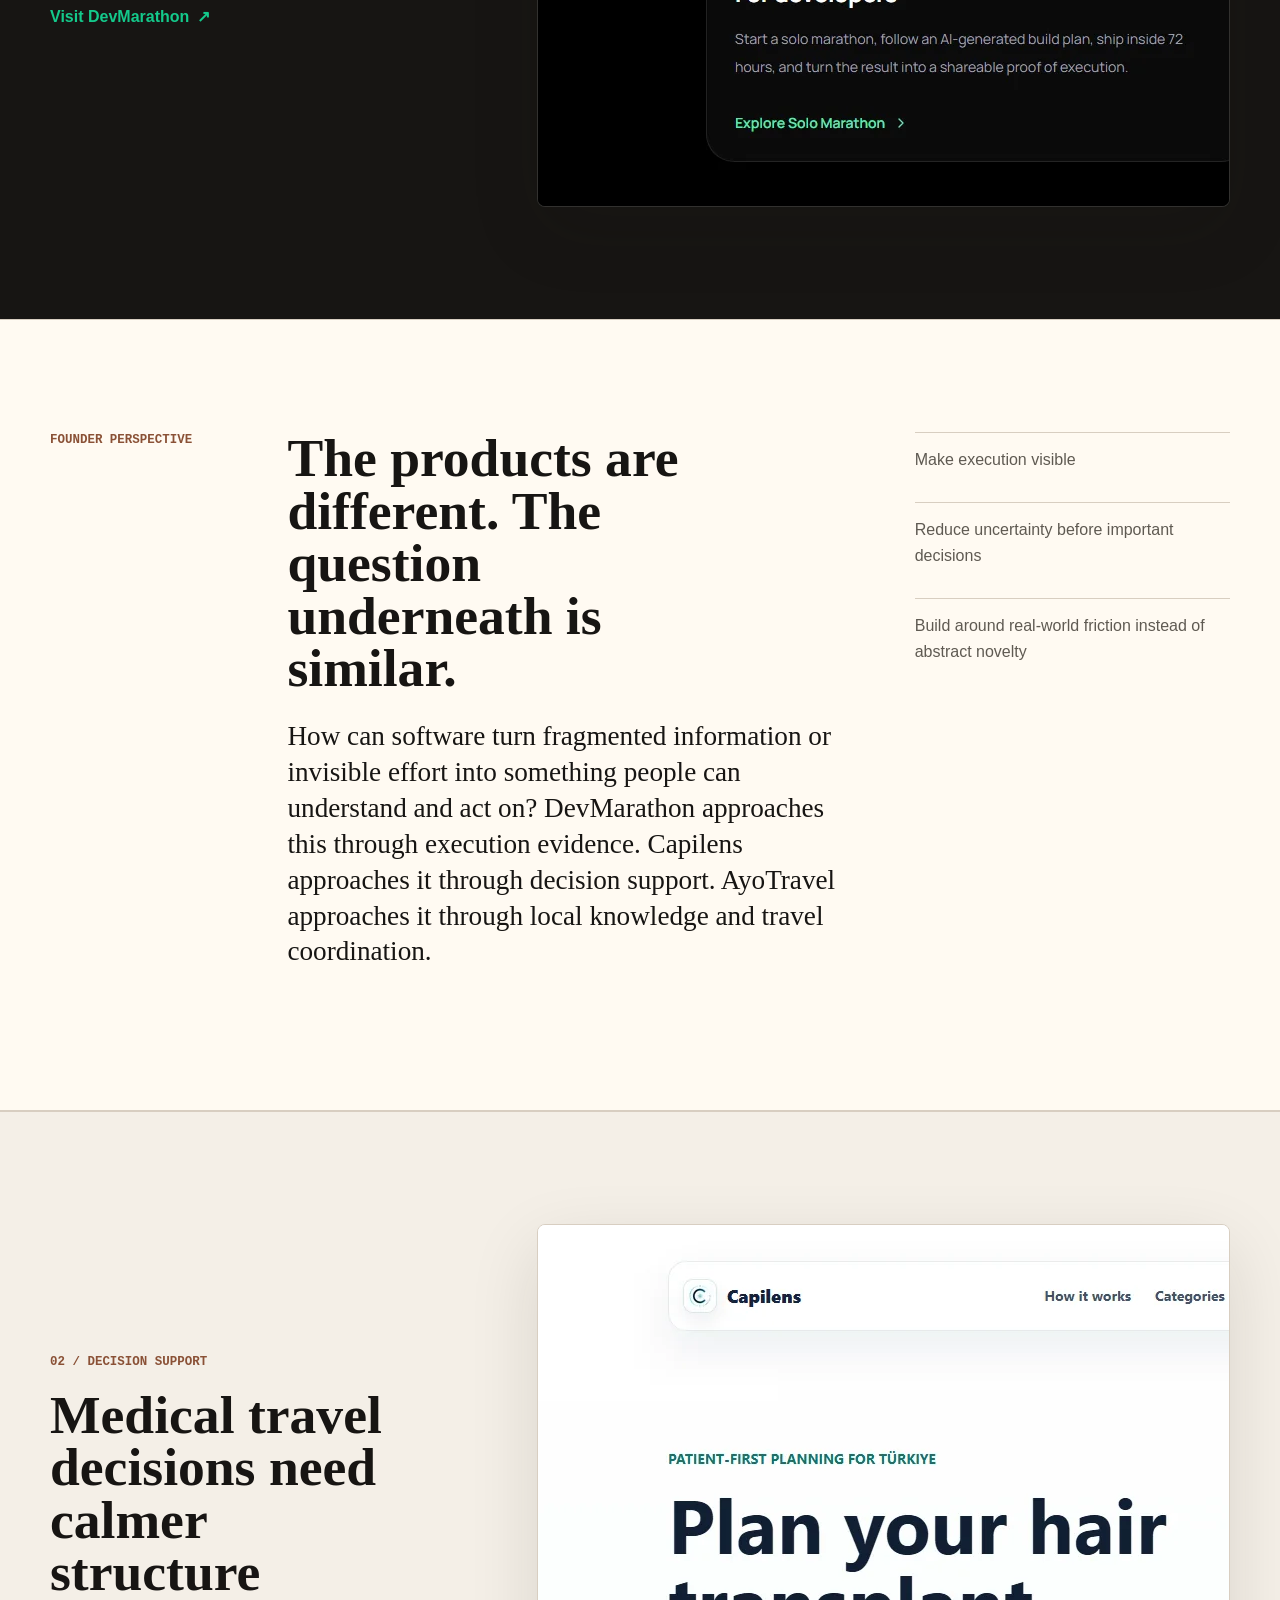
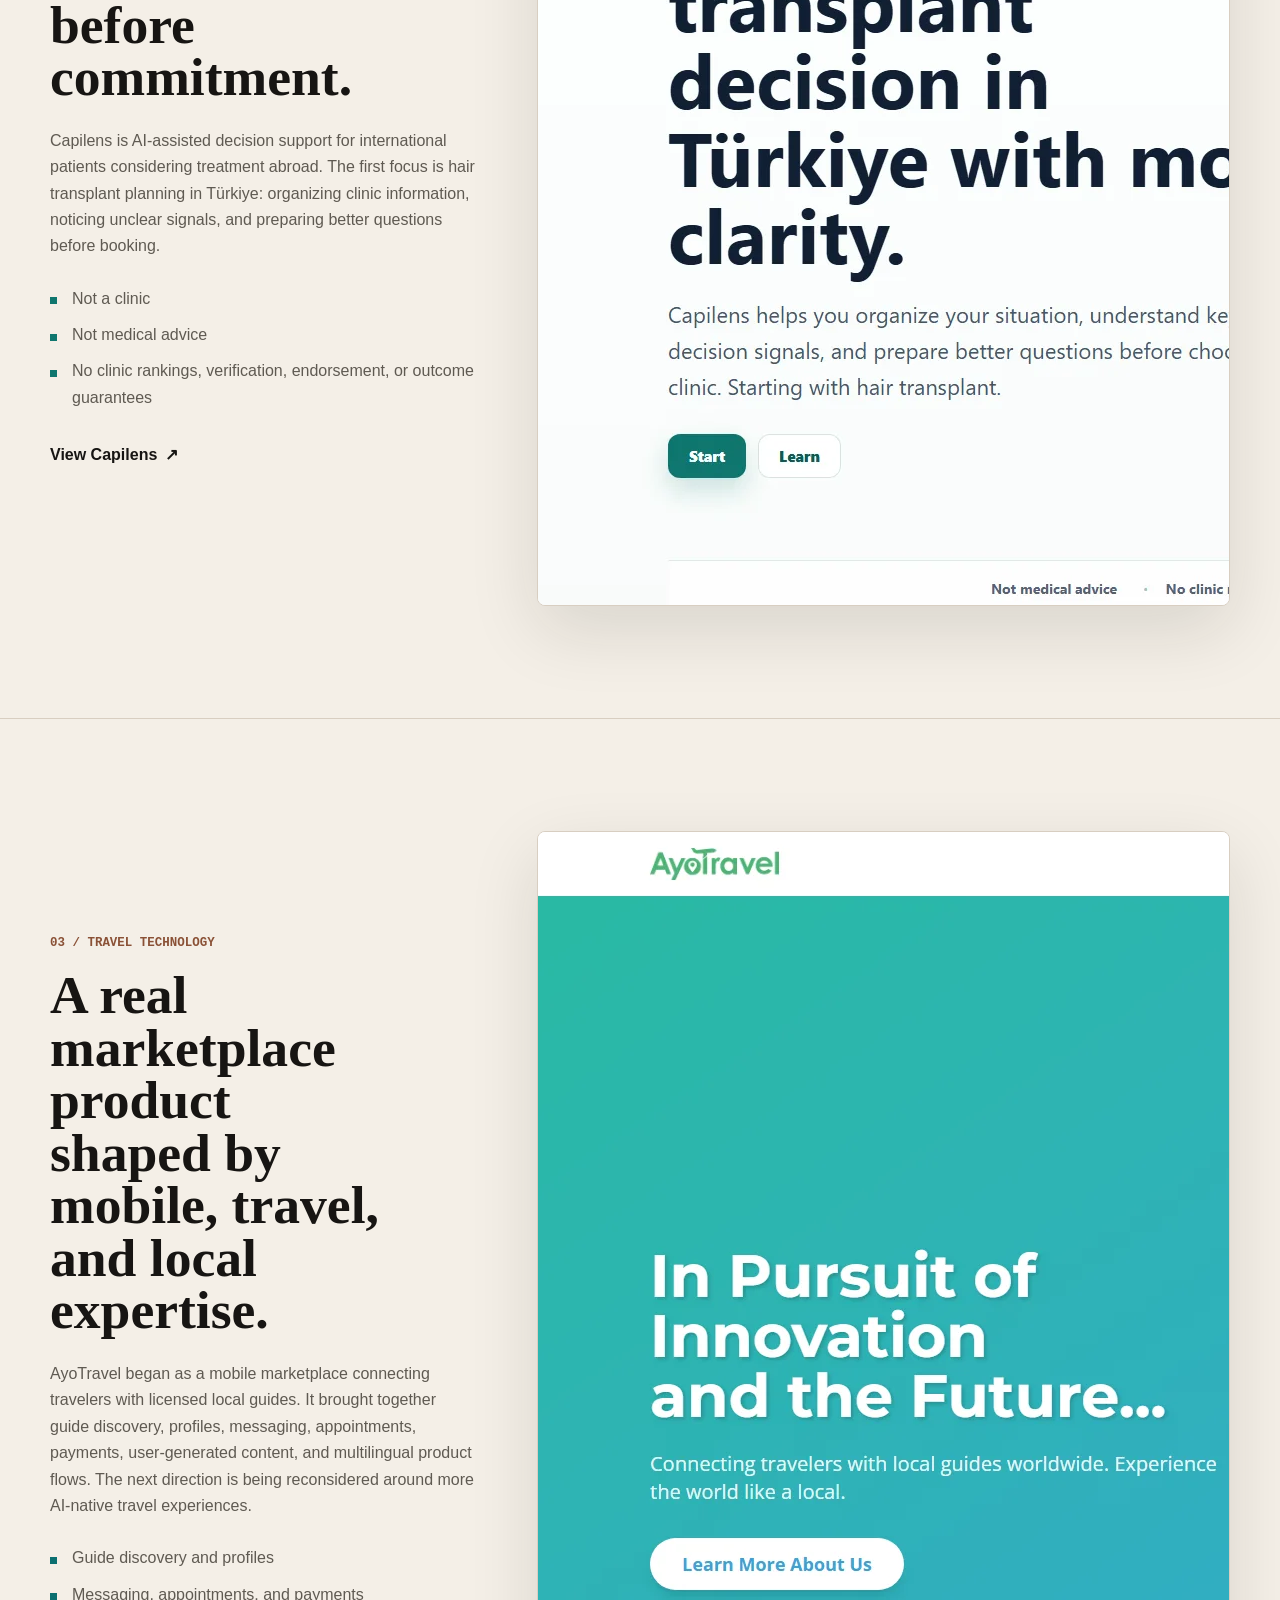
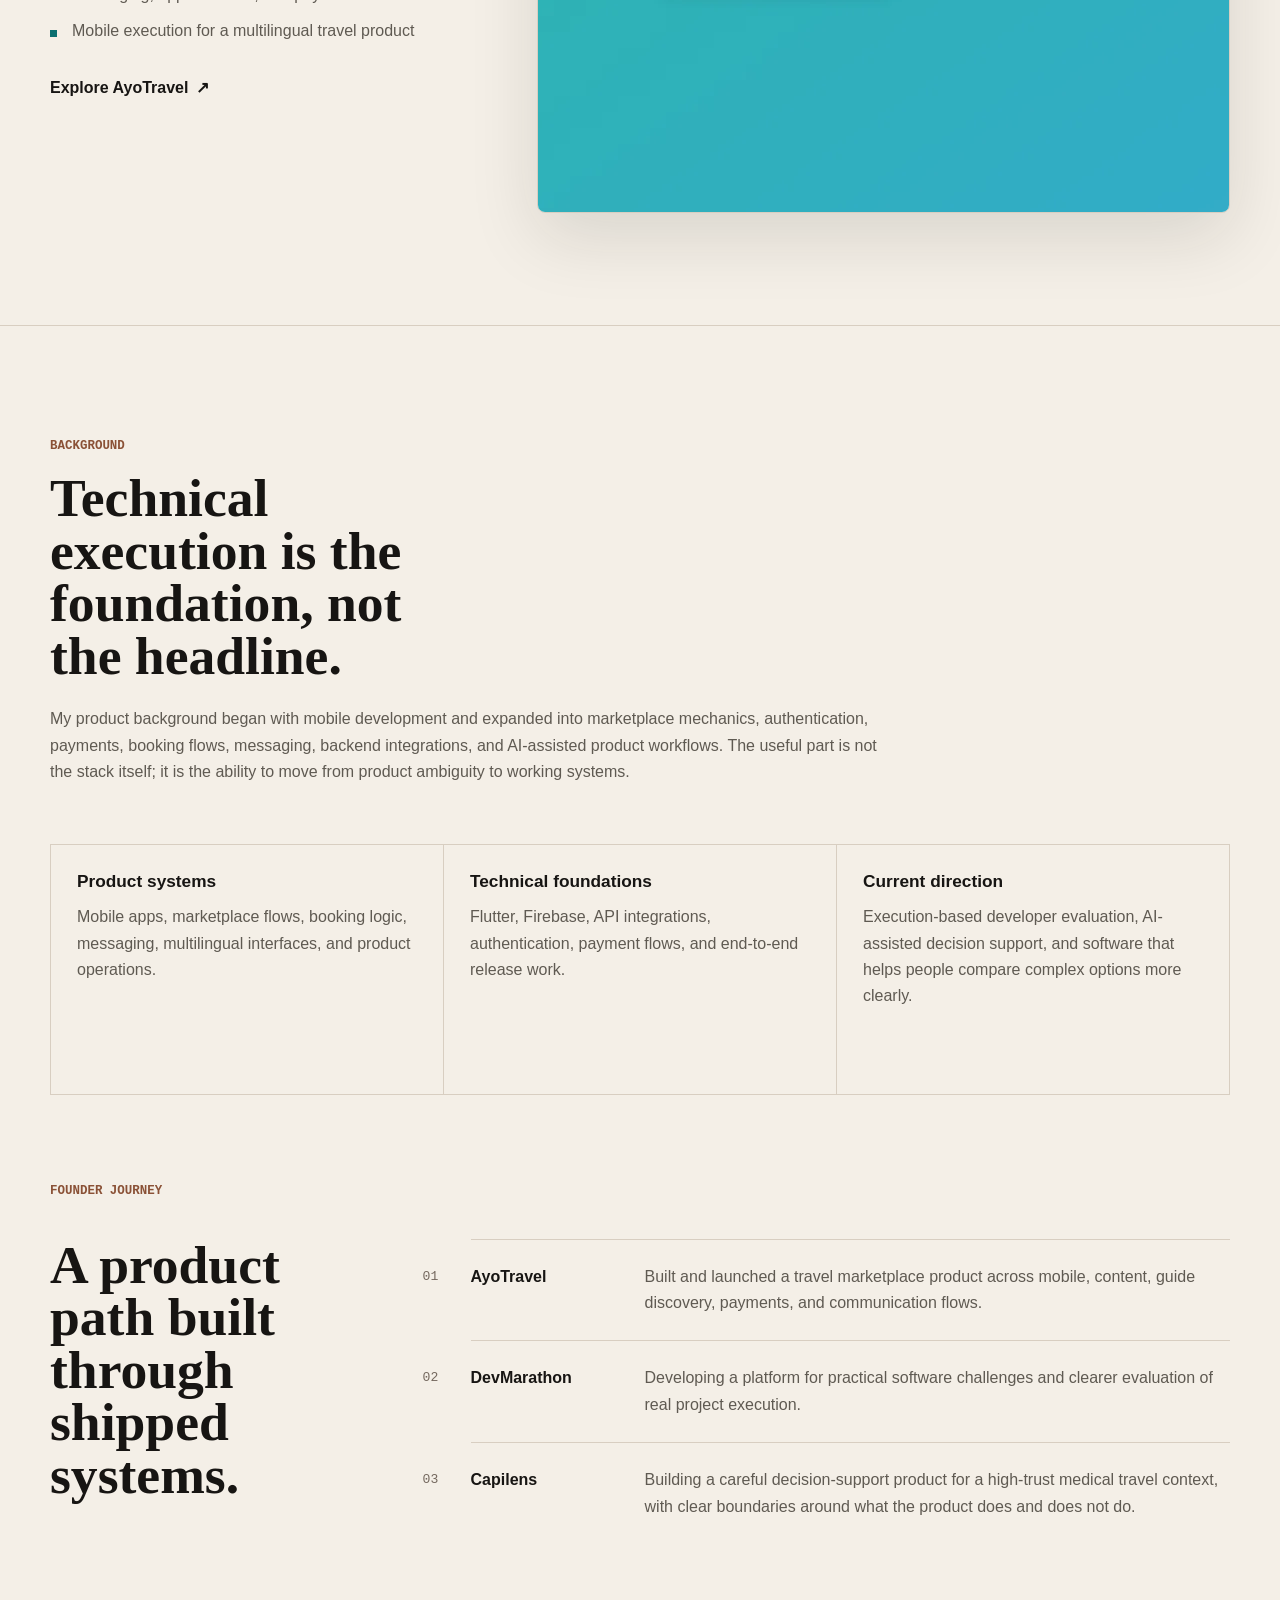
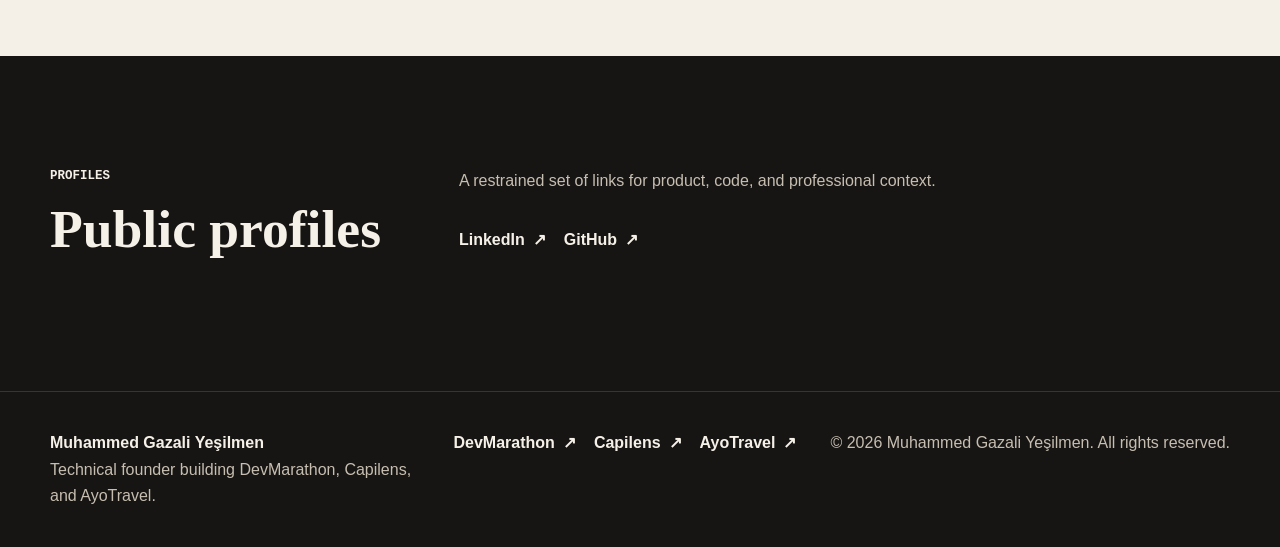
==== commit 1fdcc117: "new version" ====
--- a/index.html
+++ b/index.html
@@ -1,453 +1,284 @@
-<!DOCTYPE html>
+<!doctype html>
 <html lang="en">
 <head>
-    <meta charset="UTF-8">
-    <meta name="viewport" content="width=device-width, initial-scale=1.0">
-    <title>Muhammed Gazali Yeşilmen - Software Developer</title>
-    <style>
-        /* General Styles */
-        :root {
-            --primary-color: #2c3e50;
-            --secondary-color: #3498db;
-            --background-color: #ecf0f1;
-            --text-color: #34495e;
-            --card-bg-color: #ffffff;
-            --shadow: 0 4px 8px rgba(0,0,0,0.1);
-        }
-
-        * {
-            margin: 0;
-            padding: 0;
-            box-sizing: border-box;
-            scroll-behavior: smooth;
-        }
-
-        body {
-            font-family: -apple-system, BlinkMacSystemFont, 'Segoe UI', Roboto, Helvetica, Arial, sans-serif;
-            background-color: var(--background-color);
-            color: var(--text-color);
-            line-height: 1.6;
-        }
-
-        .container {
-            max-width: 1100px;
-            margin: auto;
-            padding: 0 20px;
-            overflow: hidden;
-        }
-
-        h1, h2, h3 {
-            color: var(--primary-color);
-            margin-bottom: 20px;
-        }
-        
-        h2 {
-            text-align: center;
-            font-size: 2.5rem;
-            margin-bottom: 40px;
-            position: relative;
-        }
-
-        h2::after {
-            content: '';
-            position: absolute;
-            bottom: -10px;
-            left: 50%;
-            transform: translateX(-50%);
-            width: 80px;
-            height: 4px;
-            background: var(--secondary-color);
-            border-radius: 2px;
-        }
-
-        section {
-            padding: 60px 0;
-        }
-
-        /* Header & Navigation */
-        .navbar {
-            background: var(--card-bg-color);
-            color: var(--primary-color);
-            padding: 1rem 0;
-            position: fixed;
-            width: 100%;
-            top: 0;
-            z-index: 1000;
-            box-shadow: 0 2px 5px rgba(0,0,0,0.1);
-            transition: top 0.3s;
-        }
-
-        .navbar .container {
-            display: flex;
-            justify-content: space-between;
-            align-items: center;
-        }
-
-        .navbar .logo {
-            font-size: 1.5rem;
-            font-weight: bold;
-            color: var(--primary-color);
-            text-decoration: none;
-        }
-
-        .navbar ul {
-            display: flex;
-            list-style: none;
-        }
-
-        .navbar ul li a {
-            color: var(--primary-color);
-            padding: 0.5rem 1rem;
-            text-decoration: none;
-            font-weight: 500;
-            transition: color 0.3s ease;
-        }
-
-        .navbar ul li a:hover {
-            color: var(--secondary-color);
-        }
-
-        /* Hero Section */
-        #hero {
-            background: linear-gradient(to right, rgba(44, 62, 80, 0.8), rgba(52, 152, 219, 0.8)), url('https://images.unsplash.com/photo-1555066931-4365d14bab8c?q=80&w=2070&auto=format&fit=crop') center center/cover no-repeat;
-            height: 100vh;
-            color: #fff;
-            display: flex;
-            justify-content: center;
-            align-items: center;
-            text-align: center;
-            padding-top: 60px; /* Offset for fixed navbar */
-        }
-        
-        #hero .hero-content {
-            max-width: 800px;
-        }
-
-        #hero h1 {
-            font-size: 3.5rem;
-            color: #fff;
-        }
-
-        #hero p.lead {
-            font-size: 1.5rem;
-            margin-bottom: 20px;
-            font-weight: 300;
-        }
-        
-        #hero p.subtitle {
-            font-size: 1.2rem;
-            max-width: 600px;
-            margin: 20px auto 0;
-        }
-
-        /* About Section */
-        #about .about-content {
-            display: flex;
-            align-items: center;
-            gap: 40px;
-        }
-        
-        #about .profile-img {
-            width: 250px;
-            height: 250px;
-            border-radius: 50%;
-            object-fit: cover;
-            border: 5px solid var(--secondary-color);
-            box-shadow: var(--shadow);
-        }
-
-        #about .about-text {
-            flex: 1;
-        }
-
-        /* Experience & Projects Section */
-        .card-container {
-            display: grid;
-            grid-template-columns: 1fr;
-            gap: 25px;
-        }
-
-        .card {
-            background: var(--card-bg-color);
-            padding: 25px;
-            border-radius: 8px;
-            box-shadow: var(--shadow);
-            transition: transform 0.3s, box-shadow 0.3s;
-        }
-
-        .card:hover {
-            transform: translateY(-5px);
-            box-shadow: 0 8px 16px rgba(0,0,0,0.15);
-        }
-
-        .card h3 {
-            font-size: 1.5rem;
-            color: var(--secondary-color);
-        }
-        
-        .card .job-title {
-            font-weight: bold;
-            font-style: italic;
-            margin-bottom: 10px;
-        }
-
-        .card .date {
-            color: #7f8c8d;
-            font-size: 0.9rem;
-            margin-bottom: 15px;
-        }
-        
-        .card ul {
-            list-style-position: inside;
-            padding-left: 5px;
-        }
-        
-        .card ul li {
-            margin-bottom: 10px;
-        }
-
-        .project-links a {
-            text-decoration: none;
-            color: var(--secondary-color);
-            font-weight: bold;
-            margin-right: 15px;
-            transition: color 0.3s;
-        }
-        
-        .project-links a:hover {
-            text-decoration: underline;
-        }
-
-        /* Skills Section */
-        #skills .skills-container {
-            display: flex;
-            flex-wrap: wrap;
-            gap: 15px;
-            justify-content: center;
-        }
-
-        .skill-badge {
-            background: var(--secondary-color);
-            color: #fff;
-            padding: 10px 20px;
-            border-radius: 20px;
-            font-size: 1rem;
-            font-weight: 500;
-        }
-
-        /* Footer */
-        footer {
-            background: var(--primary-color);
-            color: #fff;
-            text-align: center;
-            padding: 20px 0;
-        }
-        
-        /* Responsive Design */
-        @media (max-width: 768px) {
-            h1 {
-                font-size: 2.5rem;
-            }
-
-            h2 {
-                font-size: 2rem;
-            }
-
-            .navbar .container {
-                flex-direction: column;
-            }
-            .navbar ul {
-                margin-top: 10px;
-            }
-
-            #about .about-content {
-                flex-direction: column;
-                text-align: center;
-            }
-        }
-
-    </style>
+  <meta charset="utf-8">
+  <meta name="viewport" content="width=device-width, initial-scale=1">
+  <title>Muhammed Gazali Yeşilmen | Technical founder and product builder</title>
+  <meta name="description" content="Muhammed Gazali Yeşilmen is a technical founder building DevMarathon, Capilens, and AyoTravel across developer execution, decision support, and travel technology.">
+  <link rel="canonical" href="https://muhammedyesilmen.com/">
+  <link rel="alternate" hreflang="en" href="https://muhammedyesilmen.com/">
+  <link rel="alternate" hreflang="tr" href="https://muhammedyesilmen.com/tr/">
+  <link rel="alternate" hreflang="x-default" href="https://muhammedyesilmen.com/">
+  <meta property="og:type" content="website">
+  <meta property="og:locale" content="en_US">
+  <meta property="og:site_name" content="Muhammed Gazali Yeşilmen">
+  <meta property="og:title" content="Muhammed Gazali Yeşilmen | Technical founder and product builder">
+  <meta property="og:description" content="Muhammed Gazali Yeşilmen is a technical founder building DevMarathon, Capilens, and AyoTravel across developer execution, decision support, and travel technology.">
+  <meta property="og:url" content="https://muhammedyesilmen.com/">
+  <meta property="og:image" content="https://muhammedyesilmen.com/assets/images/social-preview.png">
+  <meta property="og:image:width" content="1200">
+  <meta property="og:image:height" content="630">
+  <meta name="twitter:card" content="summary_large_image">
+  <meta name="twitter:title" content="Muhammed Gazali Yeşilmen | Technical founder and product builder">
+  <meta name="twitter:description" content="Muhammed Gazali Yeşilmen is a technical founder building DevMarathon, Capilens, and AyoTravel across developer execution, decision support, and travel technology.">
+  <meta name="twitter:image" content="https://muhammedyesilmen.com/assets/images/social-preview.png">
+  <meta name="theme-color" content="#f4efe7">
+  <link rel="icon" href="assets/images/favicon.svg" type="image/svg+xml">
+  <link rel="preload" as="image" href="assets/images/founder-portrait-760.webp" imagesrcset="assets/images/founder-portrait-520.webp 520w, assets/images/founder-portrait-760.webp 760w, assets/images/founder-portrait-1000.webp 1000w" imagesizes="(max-width: 720px) 86vw, 38vw">
+  <link rel="stylesheet" href="assets/css/styles.css">
+  <script type="application/ld+json">{"@context":"https://schema.org","@graph":[{"@type":"Person","@id":"https://muhammedyesilmen.com/#person","name":"Muhammed Gazali Yeşilmen","url":"https://muhammedyesilmen.com","jobTitle":"Technical founder","sameAs":["https://www.linkedin.com/in/muhammedyesilmen/","https://github.com/mgy-programmer"],"knowsAbout":["Developer evaluation","AI-assisted decision support","Travel technology","Mobile product development","Marketplace products"]},{"@type":"WebSite","@id":"https://muhammedyesilmen.com/#website","name":"Muhammed Gazali Yeşilmen","url":"https://muhammedyesilmen.com","inLanguage":"en","publisher":{"@id":"https://muhammedyesilmen.com/#person"}},{"@type":"ItemList","@id":"https://muhammedyesilmen.com/#ventures-list","name":"Current ventures","itemListElement":[{"@type":"ListItem","position":1,"name":"DevMarathon","url":"https://www.devmarathon.com/"},{"@type":"ListItem","position":2,"name":"Capilens","url":"https://capilens.com/"},{"@type":"ListItem","position":3,"name":"AyoTravel","url":"https://ayotechcorp.com/"}]}]}</script>
+  <script src="assets/js/site.js" defer></script>
 </head>
-<body>
-
-    <nav class="navbar">
-        <div class="container">
-            <a href="#hero" class="logo">MGY</a>
-            <ul>
-                <li><a href="#about">About Me</a></li>
-                <li><a href="#experience">Experience</a></li>
-                <li><a href="#projects">Projects</a></li>
-                <li><a href="#skills">Skills</a></li>
-            </ul>
-        </div>
+<body data-locale="en" data-alternate-path="tr/index.html">
+  
+    <a class="skip-link" href="#main">Skip to main content</a>
+    <header class="site-header" data-site-header>
+      <div class="site-header__inner">
+        <a class="wordmark" href="index.html" aria-label="Muhammed Gazali Yeşilmen">
+          <span class="wordmark__mark" aria-hidden="true">MGY</span>
+          <span class="wordmark__name">Muhammed Gazali Yeşilmen</span>
+        </a>
+        <div class="site-header__desktop">
+          <nav class="primary-nav" aria-label="Main navigation"><a href="#ventures">Ventures</a><a href="#perspective">Perspective</a><a href="#background">Background</a><a href="#profiles">Profiles</a></nav>
+          
+    <nav class="language-switch" aria-label="Language">
+      <a class="language-switch__item is-active" href="index.html" hreflang="en" lang="en" data-locale-link="en" aria-current="true">EN</a>
+      <span aria-hidden="true">/</span>
+      <a class="language-switch__item" href="tr/index.html" hreflang="tr" lang="tr" data-locale-link="tr" aria-current="false">TR</a>
     </nav>
-
-    <section id="hero">
-        <div class="hero-content">
-            <p class="lead">Software Developer</p>
-            <h1>Muhammed Gazali Yeşilmen</h1>
-            <p class="subtitle">
-                My technical experience in mobile development with Flutter provided me with a deep understanding of user needs. In my career, I have leveraged this insight to move beyond coding, focusing on leading teams to build user-centric solutions and shape strategic product vision. My goal is to create valuable products that bridge the gap between technology and people.
-            </p>
-        </div>
-    </section>
-
-    <section id="about">
-        <div class="container">
-            <h2>👨‍💻 About Me</h2>
-            <div class="about-content">
-                <img src="images/profile.png" alt="Muhammed Gazali Yeşilmen" class="profile-img">
-                <div class="about-text">
-                    <p>
-                        I am the founder of AyoTech and the developer of the AyoTravel app, a project I built from the ground up using Flutter and Firebase, successfully launching it in March 2024. This end-to-end experience has strengthened my ability to bridge technical execution with business objectives. I am now eager to apply my expertise to ambitious projects, turning complex ideas into market-ready products.
-                    </p>
-                </br>
-            <a href="https://www.linkedin.com/in/muhammedyesilmen/" target="_blank" title="LinkedIn">
-                <svg xmlns="http://www.w3.org/2000/svg" viewBox="0 0 24 24" fill="currentColor" width="28" height="28">
-                    <path d="M20.5 2h-17A1.5 1.5 0 0 0 2 3.5v17A1.5 1.5 0 0 0 3.5 22h17a1.5 1.5 0 0 0 1.5-1.5v-17A1.5 1.5 0 0 0 20.5 2zM8 19H5v-9h3zM6.5 8.25A1.75 1.75 0 1 1 8.25 6.5 1.75 1.75 0 0 1 6.5 8.25zM19 19h-3v-4.75c0-1.4-.5-2.25-1.75-2.25S12.5 13.1 12.5 14.25V19h-3v-9h2.9v1.3a3.1 3.1 0 0 1 2.8-1.55C18.4 9.75 19 11.4 19 13.5z"></path>
-                </svg>
-            </a>
-            <a href="https://github.com/mgy-programmer" target="_blank" title="GitHub">
-                <svg xmlns="http://www.w3.org/2000/svg" viewBox="0 0 24 24" fill="currentColor" width="28" height="28">
-                    <path d="M12 2A10 10 0 0 0 2 12c0 4.42 2.87 8.17 6.84 9.5.5.09.68-.22.68-.48v-1.7c-2.78.6-3.37-1.34-3.37-1.34-.45-1.15-1.11-1.46-1.11-1.46-.91-.62.07-.6.07-.6 1 .07 1.53 1.03 1.53 1.03.89 1.53 2.34 1.09 2.91.83.09-.65.35-1.09.63-1.34-2.22-.25-4.55-1.11-4.55-4.95 0-1.1.39-1.99 1.03-2.69a3.6 3.6 0 0 1 .1-2.64s.84-.27 2.75 1.02a9.58 9.58 0 0 1 5 0c1.91-1.29 2.75-1.02 2.75-1.02.55 1.37.2 2.4.1 2.64.64.7 1.03 1.6 1.03 2.69 0 3.85-2.34 4.7-4.57 4.95.36.31.68.92.68 1.85v2.72c0 .27.18.58.69.48A10 10 0 0 0 22 12 10 10 0 0 0 12 2z"></path>
-                </svg>
-            </a>
-                </div>
-            </div>
-        </div>
-    </section>
-
-    <hr/>
-
-    <section id="experience">
-        <div class="container">
-            <h2>💼 Experience</h2>
-            <div class="card-container">
-                <div class="card">
-                    <h3>SendPal Global Inc.</h3>
-                    <p class="job-title">Technical Product Advisor</p>
-                    <p class="date">September 2025 — Present</p>
-                    <p>I serve as a strategic technical advisor for SendPal, a US-based peer-to-peer crowd-shipping platform. My role focuses on high-level mobile architecture and product feasibility rather than daily coding.</p>
-                    <p><strong>Key Contributions:</strong></p>
-                    <ul>
-                        <li><strong>Marketplace Strategy:</strong> Advising on the technical implementation of connecting travelers with parcel senders effectively.</li>
-                        <li><strong>Trust & Safety Architecture:</strong> Guiding the team on implementing secure Escrow payment models and Identity Verification flows to build community trust.</li>
-                        <li><strong>Technologies involved in the project:</strong> React Native, Node.js, Maps APIs, Payment Gateways.</li>
-                    </ul>
-                </div>
-                <div class="card">
-                    <h3>AyoTech Software Technologies Inc.</h3>
-                    <p class="job-title">Founder</p>
-                    <p class="date">September 2022 – May 2025</p>
-                    <ul>
-                        <li>Developed AyoTravel, a Flutter-based cross-platform app available on the App Store, Play Store, and AppGallery.</li>
-                        <li>Enabled users to chat with travel guides, share travel photos/videos, and publish their experiences as articles. </li>
-                        <li>Designed and implemented the complete backend integration, including features like booking appointments, secure bank card payments, and OTP-based phone verification.</li>
-                    </ul>
-                </div>
-                <div class="card">
-                    <h3>SNT Software & Financial Technologies Inc.</h3>
-                    <p class="job-title">Flutter Developer</p>
-                    <p class="date">November 2021 – April 2023</p>
-                     <ul>
-                        <li>Was responsible for the entire mobile development of a stock market application.</li>
-                        <li>Translated Figma UI designs into Flutter code, structured backend logic, and connected API data models.</li>
-                        <li>Implemented secure and responsive communication between the app and server.</li>
-                    </ul>
-                </div>
-                <div class="card">
-                    <h3>Eywin Information Technologies</h3>
-                    <p class="job-title">Flutter Developer</p>
-                    <p class="date">July 2020 – February 2021</p>
-                    <ul>
-                        <li>Worked on a privacy-focused mobile projects</li>
-                    </ul>
-                </div>
-            </div>
-        </div>
-    </section>
-    <hr/>
-
-    <section id="projects">
-        <div class="container">
-            <h2>📱 Projects</h2>
-            <div class="card-container">
-                <div class="card">
-                    <h3>AyoTravel</h3>
-                    <p>
-                        A mobile application that connects travelers with local guides for personalized experiences. Available on iOS, Android, and Huawei AppGallery.
-                    </p>
-                    <p><strong>Technologies:</strong> Flutter, Firebase, FCM, OTP, Payment System, Provider, MVVM, Atomic Design</p>
-                    <p><strong>Features:</strong> Multi-language support, user-generated content (articles, photos and videos), real-time messaging, secure payment, evaluate guides.</p>
-                    <div class="project-links">
-                        <a href="https://apps.apple.com/us/app/ayotravel/id6475484468" target="_blank">App Store</a>
-                        <a href="https://play.google.com/store/apps/details?id=com.ayotravel" target="_blank">Play Store</a>
-                        <a href="https://appgallery.huawei.com/app/C104839325" target="_blank">AppGallery</a>
-                    </div>
-                </div>
-            </div>
-            <br>
-            <div class="card-container">
-                <div class="card">
-                    <h3>Handvibe</h3>
-                    <p>
-                       A Flutter mobile platform that allows users to sell their handcrafted products
-                    </p>
-                    <p><strong>Technologies:</strong> Flutter, Firebase, FCM, Provider, MVVM, Atomic Design</p>
-                    <p><strong>Features:</strong> Multi-language support, real-time messaging, product listings, and seller ratings.</p>
-                    <div class="project-links">
-                        <a href="https://github.com/mgy-programmer/handvibe" target="_blank">Github</a>
-                    </div>
-                </div>
-            </div>
-        </div>
-    </section>
-
-    <hr/>
-
-    <section id="skills">
-        <div class="container">
-            <h2>🧠 Skills</h2>
-            <div class="skills-container">
-                <span class="skill-badge">Dart</span>
-                <span class="skill-badge">Python</span>
-                <span class="skill-badge">Flutter</span>
-                <span class="skill-badge">Firebase</span>
-                <span class="skill-badge">FCM</span>
-                <span class="skill-badge">SQL</span>
-                <span class="skill-badge">OOP</span>
-                <span class="skill-badge">MVVM</span>
-                <span class="skill-badge">Atomic Design</span>
-                <span class="skill-badge">API Services</span>
-            </div>
-        </div>
-    </section>
-
-    <footer>
-    <div class="container">
-        <p>&copy; 2025 Muhammed Gazali Yeşilmen. All Rights Reserved.</p>
-        <p style="font-size: 0.8rem; margin-top: 10px; color: #bdc3c7;">
-        </p>
-    </div>
-</footer>
-
-    <script>
-        // Simple script for navbar hide/show on scroll
-        let lastScrollTop = 0;
-        const navbar = document.querySelector('.navbar');
-
-        window.addEventListener('scroll', function() {
-            let scrollTop = window.pageYOffset || document.documentElement.scrollTop;
-            if (scrollTop > lastScrollTop) {
-                // Downscroll
-                navbar.style.top = '-80px'; // Adjust this value based on navbar height
-            } else {
-                // Upscroll
-                navbar.style.top = '0';
-            }
-            lastScrollTop = scrollTop <= 0 ? 0 : scrollTop; 
-        });
-    </script>
-
+  
+        </div>
+        <button class="menu-button" type="button" aria-expanded="false" aria-controls="mobile-menu" data-menu-button>
+          <span>Menu</span>
+          <span class="menu-button__lines" aria-hidden="true"></span>
+        </button>
+      </div>
+      <div class="mobile-menu" id="mobile-menu" hidden data-mobile-menu>
+        <div class="mobile-menu__panel" role="dialog" aria-modal="true" aria-label="Menu">
+          <div class="mobile-menu__top">
+            <span>Muhammed Gazali Yeşilmen</span>
+            <button class="mobile-menu__close" type="button" data-menu-close>Close menu</button>
+          </div>
+          <nav class="mobile-menu__nav" aria-label="Main navigation"><a href="#ventures">Ventures</a><a href="#perspective">Perspective</a><a href="#background">Background</a><a href="#profiles">Profiles</a></nav>
+          
+    <nav class="language-switch" aria-label="Language">
+      <a class="language-switch__item is-active" href="index.html" hreflang="en" lang="en" data-locale-link="en" aria-current="true">EN</a>
+      <span aria-hidden="true">/</span>
+      <a class="language-switch__item" href="tr/index.html" hreflang="tr" lang="tr" data-locale-link="tr" aria-current="false">TR</a>
+    </nav>
+  
+        </div>
+      </div>
+    </header>
+  
+  <main id="main">
+    
+    <section class="hero section-pad" aria-labelledby="hero-title">
+      <div class="hero__grid content-grid">
+        <div class="hero__copy">
+          <p class="eyebrow">Technical founder / Product builder</p>
+          <h1 id="hero-title">Muhammed Gazali Yeşilmen</h1>
+          <p class="hero__statement">Building products around execution, trust, and clearer decisions.</p>
+          <p class="hero__body">I work across developer evaluation, medical travel decision support, and travel technology through DevMarathon, Capilens, and AyoTravel.</p>
+          <div class="hero__products" aria-label="Current ventures">
+            <a class="hero-product-link" href="https://www.devmarathon.com/" target="_blank" rel="noopener noreferrer">DevMarathon</a><a class="hero-product-link" href="https://capilens.com/" target="_blank" rel="noopener noreferrer">Capilens</a><a class="hero-product-link" href="https://ayotechcorp.com/" target="_blank" rel="noopener noreferrer">AyoTravel</a>
+          </div>
+        </div>
+        <figure class="portrait-frame">
+          <picture>
+            <source type="image/webp" srcset="assets/images/founder-portrait-520.webp 520w, assets/images/founder-portrait-760.webp 760w, assets/images/founder-portrait-1000.webp 1000w" sizes="(max-width: 720px) 86vw, 38vw">
+            <source type="image/jpeg" srcset="assets/images/founder-portrait-520.jpg 520w, assets/images/founder-portrait-760.jpg 760w, assets/images/founder-portrait-1000.jpg 1000w" sizes="(max-width: 720px) 86vw, 38vw">
+            <img src="assets/images/founder-portrait-760.jpg" width="1000" height="1000" alt="Muhammed Gazali Yeşilmen seated at a table, looking to the side." fetchpriority="high">
+          </picture>
+          <figcaption>Technical founder / Product builder</figcaption>
+        </figure>
+      </div>
+    </section>
+  
+    
+    <section class="ventures section-pad" id="ventures" aria-labelledby="ventures-title">
+      <div class="content-grid">
+        <div class="section-intro">
+          <p class="eyebrow">Current ventures</p>
+          <h2 id="ventures-title">Three products, one underlying discipline.</h2>
+          <p>Each product sits in a different market, but the work is connected by the same product instinct: make messy, invisible, or high-friction decisions easier to examine.</p>
+        </div>
+        <div class="venture-grid">
+        <article class="venture-card" data-accent="dev">
+          <div class="venture-card__index">01</div>
+          <div>
+            <p class="venture-card__role">Flagship venture</p>
+            <h3>DevMarathon</h3>
+            <p>Structured software challenges that turn developer execution into visible evidence.</p>
+            <a class="text-link" href="https://www.devmarathon.com/" target="_blank" rel="noopener noreferrer">Visit DevMarathon</a>
+          </div>
+        </article>
+      
+        <article class="venture-card" data-accent="cap">
+          <div class="venture-card__index">02</div>
+          <div>
+            <p class="venture-card__role">AI-assisted decision support</p>
+            <h3>Capilens</h3>
+            <p>Decision support for people evaluating medical treatment options abroad, starting with hair transplant planning in Türkiye.</p>
+            <a class="text-link" href="https://capilens.com/" target="_blank" rel="noopener noreferrer">View Capilens</a>
+          </div>
+        </article>
+      
+        <article class="venture-card" data-accent="ayo">
+          <div class="venture-card__index">03</div>
+          <div>
+            <p class="venture-card__role">Travel technology</p>
+            <h3>AyoTravel</h3>
+            <p>A travel technology platform connecting travelers with local expertise, now being reconsidered for a more AI-native direction.</p>
+            <a class="text-link" href="https://ayotechcorp.com/" target="_blank" rel="noopener noreferrer">Explore AyoTravel</a>
+          </div>
+        </article>
+      </div>
+      </div>
+    </section>
+  
+    
+    <section class="feature section-pad feature--dark" id="devmarathon" data-accent="dev" aria-labelledby="devmarathon-title">
+      <div class="feature__grid content-grid">
+        <div class="feature__copy">
+          <p class="eyebrow">01 / Flagship venture</p>
+          <h2 id="devmarathon-title">Developer evaluation should see real execution, not only claims.</h2>
+          <p>DevMarathon gives developers structured, time-boxed software challenges where the work itself becomes the evidence. It is being shaped for individual builders, companies, schools, and communities that need clearer ways to evaluate practical project delivery.</p>
+          <ul class="feature__details"><li>Time-boxed project challenges</li><li>Execution evidence and submitted work</li><li>Clearer human review for companies and communities</li></ul>
+          <a class="text-link" href="https://www.devmarathon.com/" target="_blank" rel="noopener noreferrer">Visit DevMarathon</a>
+        </div>
+        <figure class="product-frame">
+          <picture>
+            <source type="image/webp" srcset="assets/images/product-devmarathon.webp">
+            <img src="assets/images/product-devmarathon.png" width="1440" height="980" alt="DevMarathon homepage showing a structured build flow and project challenge positioning." loading="lazy" decoding="async">
+          </picture>
+        </figure>
+      </div>
+    </section>
+  
+    
+    <section class="perspective section-pad" id="perspective" aria-labelledby="perspective-title">
+      <div class="content-grid perspective__grid">
+        <p class="eyebrow">Founder perspective</p>
+        <div>
+          <h2 id="perspective-title">The products are different. The question underneath is similar.</h2>
+          <p>How can software turn fragmented information or invisible effort into something people can understand and act on? DevMarathon approaches this through execution evidence. Capilens approaches it through decision support. AyoTravel approaches it through local knowledge and travel coordination.</p>
+        </div>
+        <ul class="perspective__notes"><li>Make execution visible</li><li>Reduce uncertainty before important decisions</li><li>Build around real-world friction instead of abstract novelty</li></ul>
+      </div>
+    </section>
+  
+    
+    <section class="feature section-pad" id="capilens" data-accent="cap" aria-labelledby="capilens-title">
+      <div class="feature__grid content-grid">
+        <div class="feature__copy">
+          <p class="eyebrow">02 / Decision support</p>
+          <h2 id="capilens-title">Medical travel decisions need calmer structure before commitment.</h2>
+          <p>Capilens is AI-assisted decision support for international patients considering treatment abroad. The first focus is hair transplant planning in Türkiye: organizing clinic information, noticing unclear signals, and preparing better questions before booking.</p>
+          <ul class="feature__details"><li>Not a clinic</li><li>Not medical advice</li><li>No clinic rankings, verification, endorsement, or outcome guarantees</li></ul>
+          <a class="text-link" href="https://capilens.com/" target="_blank" rel="noopener noreferrer">View Capilens</a>
+        </div>
+        <figure class="product-frame">
+          <picture>
+            <source type="image/webp" srcset="assets/images/product-capilens.webp">
+            <img src="assets/images/product-capilens.png" width="1440" height="980" alt="Capilens public homepage showing patient-first planning for hair transplant decisions in Türkiye." loading="lazy" decoding="async">
+          </picture>
+        </figure>
+      </div>
+    </section>
+  
+    
+    <section class="feature section-pad" id="ayotravel" data-accent="ayo" aria-labelledby="ayotravel-title">
+      <div class="feature__grid content-grid">
+        <div class="feature__copy">
+          <p class="eyebrow">03 / Travel technology</p>
+          <h2 id="ayotravel-title">A real marketplace product shaped by mobile, travel, and local expertise.</h2>
+          <p>AyoTravel began as a mobile marketplace connecting travelers with licensed local guides. It brought together guide discovery, profiles, messaging, appointments, payments, user-generated content, and multilingual product flows. The next direction is being reconsidered around more AI-native travel experiences.</p>
+          <ul class="feature__details"><li>Guide discovery and profiles</li><li>Messaging, appointments, and payments</li><li>Mobile execution for a multilingual travel product</li></ul>
+          <a class="text-link" href="https://ayotechcorp.com/" target="_blank" rel="noopener noreferrer">Explore AyoTravel</a>
+        </div>
+        <figure class="product-frame">
+          <picture>
+            <source type="image/webp" srcset="assets/images/product-ayotravel.webp">
+            <img src="assets/images/product-ayotravel.png" width="1440" height="980" alt="AyoTravel public homepage showing mobile screens for guide discovery, appointments, and messaging." loading="lazy" decoding="async">
+          </picture>
+        </figure>
+      </div>
+    </section>
+  
+    
+    <section class="background section-pad" id="background" aria-labelledby="background-title">
+      <div class="content-grid">
+        <div class="background__intro">
+          <p class="eyebrow">Background</p>
+          <h2 id="background-title">Technical execution is the foundation, not the headline.</h2>
+          <p>My product background began with mobile development and expanded into marketplace mechanics, authentication, payments, booking flows, messaging, backend integrations, and AI-assisted product workflows. The useful part is not the stack itself; it is the ability to move from product ambiguity to working systems.</p>
+        </div>
+        <div class="background-grid">
+        <article class="background-item">
+          <h3>Product systems</h3>
+          <p>Mobile apps, marketplace flows, booking logic, messaging, multilingual interfaces, and product operations.</p>
+        </article>
+      
+        <article class="background-item">
+          <h3>Technical foundations</h3>
+          <p>Flutter, Firebase, API integrations, authentication, payment flows, and end-to-end release work.</p>
+        </article>
+      
+        <article class="background-item">
+          <h3>Current direction</h3>
+          <p>Execution-based developer evaluation, AI-assisted decision support, and software that helps people compare complex options more clearly.</p>
+        </article>
+      </div>
+        <div class="journey" aria-labelledby="journey-title">
+          <p class="eyebrow">Founder journey</p>
+          <h2 id="journey-title">A product path built through shipped systems.</h2>
+          <ol>
+        <li>
+          <span>AyoTravel</span>
+          <p>Built and launched a travel marketplace product across mobile, content, guide discovery, payments, and communication flows.</p>
+        </li>
+      
+        <li>
+          <span>DevMarathon</span>
+          <p>Developing a platform for practical software challenges and clearer evaluation of real project execution.</p>
+        </li>
+      
+        <li>
+          <span>Capilens</span>
+          <p>Building a careful decision-support product for a high-trust medical travel context, with clear boundaries around what the product does and does not do.</p>
+        </li>
+      </ol>
+        </div>
+      </div>
+    </section>
+  
+    
+    <section class="profiles section-pad" id="profiles" aria-labelledby="profiles-title">
+      <div class="content-grid profiles__grid">
+        <div>
+          <p class="eyebrow">Profiles</p>
+          <h2 id="profiles-title">Public profiles</h2>
+        </div>
+        <div>
+          <p>A restrained set of links for product, code, and professional context.</p>
+          <div class="social-links"><a class="social-link" href="https://www.linkedin.com/in/muhammedyesilmen/" target="_blank" rel="noopener noreferrer">LinkedIn</a><a class="social-link" href="https://github.com/mgy-programmer" target="_blank" rel="noopener noreferrer">GitHub</a></div>
+        </div>
+      </div>
+    </section>
+  
+  </main>
+  
+    <footer class="site-footer">
+      <div class="content-grid site-footer__grid">
+        <div>
+          <strong>Muhammed Gazali Yeşilmen</strong>
+          <p>Technical founder building DevMarathon, Capilens, and AyoTravel.</p>
+        </div>
+        <nav aria-label="Ventures"><a class="footer-link" href="https://www.devmarathon.com/" target="_blank" rel="noopener noreferrer">DevMarathon</a><a class="footer-link" href="https://capilens.com/" target="_blank" rel="noopener noreferrer">Capilens</a><a class="footer-link" href="https://ayotechcorp.com/" target="_blank" rel="noopener noreferrer">AyoTravel</a></nav>
+        <p class="site-footer__copy">© 2026 Muhammed Gazali Yeşilmen. All rights reserved.</p>
+      </div>
+    </footer>
+  
 </body>
 </html>
--- a/assets/css/styles.css
+++ b/assets/css/styles.css
@@ -0,0 +1,981 @@
+:root {
+  color-scheme: light;
+  --color-canvas: #f4efe7;
+  --color-surface: #fffaf2;
+  --color-elevated: #ffffff;
+  --color-ink: #171513;
+  --color-muted: #5f5a52;
+  --color-subtle: #74685e;
+  --color-border: #d8cec1;
+  --color-accent: #8a5136;
+  --color-focus: #245bff;
+  --color-dark: #171513;
+  --color-dark-ink: #f6f1e8;
+  --color-dark-muted: #c6beb1;
+  --color-dev: #14c98b;
+  --color-cap: #0f766e;
+  --color-ayo: #0b6f70;
+  --shadow-soft: 0 24px 70px rgba(23, 21, 19, 0.12);
+  --shadow-dark: 0 26px 80px rgba(0, 0, 0, 0.28);
+  --font-display: "Iowan Old Style", "Palatino Linotype", Georgia, serif;
+  --font-sans: Inter, "Segoe UI", Roboto, "Helvetica Neue", Arial, sans-serif;
+  --font-mono: "SFMono-Regular", Consolas, "Liberation Mono", monospace;
+  --max-page: 1440px;
+  --max-content: 1180px;
+  --header-height: 76px;
+  --space-section: 112px;
+  --radius: 8px;
+  --motion: 180ms ease;
+}
+
+*,
+*::before,
+*::after {
+  box-sizing: border-box;
+}
+
+html {
+  background: var(--color-canvas);
+  color: var(--color-ink);
+  scroll-behavior: smooth;
+  scroll-padding-top: calc(var(--header-height) + 24px);
+}
+
+body {
+  margin: 0;
+  min-width: 320px;
+  font-family: var(--font-sans);
+  font-size: 1rem;
+  line-height: 1.65;
+  text-rendering: optimizeLegibility;
+  -webkit-font-smoothing: antialiased;
+  background:
+    linear-gradient(180deg, rgba(255, 250, 242, 0.75), rgba(244, 239, 231, 0) 46rem),
+    var(--color-canvas);
+}
+
+body.menu-open {
+  overflow: hidden;
+}
+
+img,
+picture {
+  display: block;
+  max-width: 100%;
+}
+
+a {
+  color: inherit;
+  text-decoration-thickness: 0.08em;
+  text-underline-offset: 0.18em;
+}
+
+a:hover {
+  color: var(--color-accent);
+}
+
+button,
+a {
+  -webkit-tap-highlight-color: transparent;
+}
+
+:focus {
+  outline: none;
+}
+
+:focus-visible {
+  outline: 3px solid var(--color-focus);
+  outline-offset: 4px;
+  border-radius: 4px;
+}
+
+::selection {
+  color: var(--color-dark-ink);
+  background: var(--color-accent);
+}
+
+h1,
+h2,
+h3,
+p {
+  margin-top: 0;
+}
+
+h1,
+h2 {
+  font-family: var(--font-display);
+  font-weight: 700;
+  line-height: 0.98;
+  letter-spacing: 0;
+}
+
+h1 {
+  max-width: 11ch;
+  margin-bottom: 28px;
+  font-size: 4.7rem;
+}
+
+h2 {
+  max-width: 13ch;
+  margin-bottom: 24px;
+  font-size: 3.35rem;
+}
+
+h3 {
+  margin-bottom: 12px;
+  font-size: 1.08rem;
+  line-height: 1.25;
+}
+
+p {
+  color: var(--color-muted);
+}
+
+ul,
+ol {
+  margin: 0;
+  padding: 0;
+}
+
+.skip-link {
+  position: fixed;
+  top: 16px;
+  left: 16px;
+  z-index: 100;
+  transform: translateY(-150%);
+  padding: 10px 14px;
+  background: var(--color-dark);
+  color: var(--color-dark-ink);
+  border-radius: var(--radius);
+}
+
+.skip-link:focus {
+  transform: translateY(0);
+}
+
+.site-header {
+  position: sticky;
+  top: 0;
+  z-index: 50;
+  min-height: var(--header-height);
+  border-bottom: 1px solid rgba(216, 206, 193, 0.74);
+  background: rgba(244, 239, 231, 0.86);
+  backdrop-filter: blur(18px);
+}
+
+.site-header__inner {
+  width: min(var(--max-content), calc(100% - 40px));
+  min-height: var(--header-height);
+  margin: 0 auto;
+  display: flex;
+  align-items: center;
+  justify-content: space-between;
+  gap: 24px;
+}
+
+.wordmark {
+  display: inline-flex;
+  align-items: center;
+  gap: 12px;
+  min-height: 44px;
+  color: var(--color-ink);
+  text-decoration: none;
+}
+
+.wordmark__mark {
+  display: grid;
+  place-items: center;
+  width: 40px;
+  height: 40px;
+  border: 1px solid var(--color-ink);
+  border-radius: var(--radius);
+  font-family: var(--font-display);
+  font-size: 0.82rem;
+}
+
+.wordmark__name {
+  font-weight: 650;
+  letter-spacing: 0;
+}
+
+.site-header__desktop {
+  display: flex;
+  align-items: center;
+  gap: 28px;
+}
+
+.primary-nav {
+  display: flex;
+  align-items: center;
+  gap: 24px;
+}
+
+.primary-nav a,
+.language-switch a {
+  min-height: 44px;
+  display: inline-flex;
+  align-items: center;
+  color: var(--color-muted);
+  font-size: 0.92rem;
+  font-weight: 650;
+  text-decoration: none;
+}
+
+.primary-nav a:hover,
+.language-switch a:hover,
+.language-switch .is-active {
+  color: var(--color-ink);
+}
+
+.language-switch {
+  display: inline-flex;
+  align-items: center;
+  gap: 8px;
+  color: var(--color-subtle);
+}
+
+.language-switch__item {
+  padding: 0 4px;
+}
+
+.menu-button,
+.mobile-menu__close {
+  appearance: none;
+  border: 1px solid var(--color-border);
+  border-radius: var(--radius);
+  background: var(--color-surface);
+  color: var(--color-ink);
+  min-height: 44px;
+  padding: 0 14px;
+  font: inherit;
+  font-weight: 700;
+}
+
+.menu-button {
+  display: none;
+  align-items: center;
+  gap: 10px;
+}
+
+.menu-button__lines,
+.menu-button__lines::before,
+.menu-button__lines::after {
+  display: block;
+  width: 16px;
+  height: 1px;
+  background: currentColor;
+}
+
+.menu-button__lines {
+  position: relative;
+}
+
+.menu-button__lines::before,
+.menu-button__lines::after {
+  content: "";
+  position: absolute;
+  left: 0;
+}
+
+.menu-button__lines::before {
+  top: -5px;
+}
+
+.menu-button__lines::after {
+  top: 5px;
+}
+
+.mobile-menu {
+  position: fixed;
+  inset: 0;
+  z-index: 80;
+  background: rgba(23, 21, 19, 0.34);
+}
+
+.mobile-menu__panel {
+  margin-left: auto;
+  width: min(420px, 100%);
+  min-height: 100%;
+  padding: 22px;
+  background: var(--color-surface);
+  box-shadow: var(--shadow-dark);
+}
+
+.mobile-menu__top {
+  display: flex;
+  justify-content: space-between;
+  align-items: center;
+  gap: 18px;
+  margin-bottom: 42px;
+  font-weight: 700;
+}
+
+.mobile-menu__nav {
+  display: grid;
+  gap: 8px;
+  margin-bottom: 34px;
+}
+
+.mobile-menu__nav a {
+  min-height: 52px;
+  display: flex;
+  align-items: center;
+  border-top: 1px solid var(--color-border);
+  color: var(--color-ink);
+  font-family: var(--font-display);
+  font-size: 1.75rem;
+  text-decoration: none;
+}
+
+.content-grid {
+  width: min(var(--max-content), calc(100% - 40px));
+  margin: 0 auto;
+}
+
+.section-pad {
+  padding: var(--space-section) 0;
+}
+
+.eyebrow {
+  margin-bottom: 18px;
+  color: var(--color-accent);
+  font-family: var(--font-mono);
+  font-size: 0.78rem;
+  font-weight: 700;
+  line-height: 1.35;
+  text-transform: uppercase;
+}
+
+.hero {
+  min-height: calc(100svh - var(--header-height));
+  display: flex;
+  align-items: center;
+}
+
+.hero__grid {
+  display: grid;
+  grid-template-columns: minmax(0, 1.05fr) minmax(320px, 0.72fr);
+  gap: 72px;
+  align-items: center;
+}
+
+.hero__copy {
+  max-width: 760px;
+}
+
+.hero__statement {
+  max-width: 720px;
+  margin-bottom: 24px;
+  color: var(--color-ink);
+  font-family: var(--font-display);
+  font-size: 2rem;
+  line-height: 1.18;
+}
+
+.hero__body {
+  max-width: 620px;
+  font-size: 1.08rem;
+}
+
+.hero__products {
+  display: flex;
+  flex-wrap: wrap;
+  gap: 12px 18px;
+  margin-top: 34px;
+}
+
+.hero-product-link {
+  display: inline-flex;
+  align-items: center;
+  min-height: 42px;
+  border-bottom: 1px solid currentColor;
+  color: var(--color-ink);
+  font-weight: 750;
+  text-decoration: none;
+}
+
+.portrait-frame {
+  position: relative;
+  margin: 0;
+  border: 1px solid var(--color-border);
+  border-radius: var(--radius);
+  overflow: hidden;
+  background: var(--color-surface);
+  box-shadow: var(--shadow-soft);
+}
+
+.portrait-frame::before {
+  content: "";
+  position: absolute;
+  inset: 18px;
+  border: 1px solid rgba(255, 250, 242, 0.62);
+  border-radius: calc(var(--radius) - 2px);
+  z-index: 1;
+  pointer-events: none;
+}
+
+.portrait-frame img {
+  width: 100%;
+  aspect-ratio: 4 / 5;
+  object-fit: cover;
+  object-position: 50% 46%;
+}
+
+.portrait-frame figcaption {
+  position: absolute;
+  left: 18px;
+  right: 18px;
+  bottom: 18px;
+  z-index: 2;
+  padding-top: 14px;
+  border-top: 1px solid rgba(255, 250, 242, 0.56);
+  color: var(--color-dark-ink);
+  font-family: var(--font-mono);
+  font-size: 0.76rem;
+  text-transform: uppercase;
+}
+
+.section-intro {
+  display: grid;
+  grid-template-columns: minmax(0, 0.8fr) minmax(280px, 0.62fr);
+  gap: 64px;
+  align-items: end;
+  margin-bottom: 56px;
+}
+
+.section-intro h2 {
+  margin-bottom: 0;
+}
+
+.section-intro p:last-child {
+  max-width: 530px;
+  margin-bottom: 0;
+}
+
+.venture-grid {
+  display: grid;
+  grid-template-columns: repeat(3, minmax(0, 1fr));
+  border-top: 1px solid var(--color-border);
+  border-left: 1px solid var(--color-border);
+}
+
+.venture-card {
+  min-height: 360px;
+  display: flex;
+  flex-direction: column;
+  justify-content: space-between;
+  gap: 44px;
+  padding: 28px;
+  border-right: 1px solid var(--color-border);
+  border-bottom: 1px solid var(--color-border);
+  background: rgba(255, 250, 242, 0.46);
+}
+
+.venture-card[data-accent="dev"] {
+  --item-accent: var(--color-dev);
+}
+
+.venture-card[data-accent="cap"] {
+  --item-accent: var(--color-cap);
+}
+
+.venture-card[data-accent="ayo"] {
+  --item-accent: var(--color-ayo);
+}
+
+.venture-card__index {
+  color: var(--item-accent);
+  font-family: var(--font-display);
+  font-size: 3rem;
+  line-height: 1;
+}
+
+.venture-card__role {
+  margin-bottom: 10px;
+  color: var(--color-subtle);
+  font-family: var(--font-mono);
+  font-size: 0.78rem;
+  text-transform: uppercase;
+}
+
+.venture-card p:not(.venture-card__role) {
+  min-height: 106px;
+}
+
+.text-link,
+.footer-link,
+.social-link {
+  display: inline-flex;
+  align-items: center;
+  min-height: 40px;
+  color: var(--color-ink);
+  font-weight: 750;
+  text-decoration: none;
+}
+
+.text-link::after,
+.footer-link::after,
+.social-link::after,
+.hero-product-link::after {
+  content: "↗";
+  margin-left: 8px;
+  transition: transform var(--motion);
+}
+
+.text-link:hover::after,
+.footer-link:hover::after,
+.social-link:hover::after,
+.hero-product-link:hover::after {
+  transform: translate(2px, -2px);
+}
+
+.feature {
+  border-top: 1px solid var(--color-border);
+}
+
+.feature[data-accent="dev"] {
+  --item-accent: var(--color-dev);
+}
+
+.feature[data-accent="cap"] {
+  --item-accent: var(--color-cap);
+}
+
+.feature[data-accent="ayo"] {
+  --item-accent: var(--color-ayo);
+}
+
+.feature--dark {
+  color: var(--color-dark-ink);
+  background: var(--color-dark);
+}
+
+.feature--dark p,
+.feature--dark li {
+  color: var(--color-dark-muted);
+}
+
+.feature--dark .eyebrow,
+.feature--dark .text-link {
+  color: var(--item-accent);
+}
+
+.feature--dark .product-frame {
+  border-color: rgba(246, 241, 232, 0.18);
+  background: #060606;
+}
+
+.feature__grid {
+  display: grid;
+  grid-template-columns: minmax(280px, 0.62fr) minmax(0, 1fr);
+  gap: 58px;
+  align-items: center;
+}
+
+.feature__copy p {
+  max-width: 610px;
+}
+
+.feature__details {
+  display: grid;
+  gap: 10px;
+  margin: 26px 0 24px;
+  list-style: none;
+}
+
+.feature__details li {
+  position: relative;
+  padding-left: 22px;
+  color: var(--color-muted);
+}
+
+.feature__details li::before {
+  content: "";
+  position: absolute;
+  top: 0.72em;
+  left: 0;
+  width: 7px;
+  height: 7px;
+  border: 1px solid var(--item-accent);
+  background: var(--item-accent);
+}
+
+.product-frame {
+  margin: 0;
+  overflow: hidden;
+  border: 1px solid var(--color-border);
+  border-radius: var(--radius);
+  background: var(--color-elevated);
+  box-shadow: var(--shadow-soft);
+}
+
+.product-frame img {
+  width: 100%;
+  aspect-ratio: 1440 / 980;
+  object-fit: cover;
+  object-position: top left;
+}
+
+.perspective {
+  background: var(--color-surface);
+  border-top: 1px solid var(--color-border);
+  border-bottom: 1px solid var(--color-border);
+}
+
+.perspective__grid {
+  display: grid;
+  grid-template-columns: minmax(160px, 0.32fr) minmax(0, 1fr) minmax(260px, 0.55fr);
+  gap: 54px;
+  align-items: start;
+}
+
+.perspective__grid h2 {
+  max-width: 16ch;
+}
+
+.perspective__grid p:not(.eyebrow) {
+  max-width: 720px;
+  font-family: var(--font-display);
+  font-size: 1.7rem;
+  line-height: 1.32;
+  color: var(--color-ink);
+}
+
+.perspective__notes {
+  display: grid;
+  gap: 14px;
+  list-style: none;
+}
+
+.perspective__notes li {
+  padding: 14px 0;
+  border-top: 1px solid var(--color-border);
+  color: var(--color-muted);
+}
+
+.background {
+  border-top: 1px solid var(--color-border);
+}
+
+.background__intro {
+  max-width: 840px;
+  margin-bottom: 58px;
+}
+
+.background__intro h2 {
+  max-width: 16ch;
+}
+
+.background-grid {
+  display: grid;
+  grid-template-columns: repeat(3, minmax(0, 1fr));
+  border-top: 1px solid var(--color-border);
+  border-left: 1px solid var(--color-border);
+}
+
+.background-item {
+  min-height: 250px;
+  padding: 26px;
+  border-right: 1px solid var(--color-border);
+  border-bottom: 1px solid var(--color-border);
+}
+
+.journey {
+  display: grid;
+  grid-template-columns: minmax(220px, 0.48fr) minmax(0, 1fr);
+  gap: 56px;
+  margin-top: 88px;
+}
+
+.journey .eyebrow {
+  grid-column: 1 / -1;
+  margin-bottom: -34px;
+}
+
+.journey h2 {
+  max-width: 12ch;
+}
+
+.journey ol {
+  display: grid;
+  gap: 0;
+  list-style: none;
+  counter-reset: journey;
+}
+
+.journey li {
+  position: relative;
+  display: grid;
+  grid-template-columns: 150px minmax(0, 1fr);
+  gap: 24px;
+  padding: 24px 0;
+  border-top: 1px solid var(--color-border);
+  counter-increment: journey;
+}
+
+.journey li::before {
+  content: counter(journey, decimal-leading-zero);
+  position: absolute;
+  left: -48px;
+  top: 26px;
+  color: var(--color-subtle);
+  font-family: var(--font-mono);
+  font-size: 0.82rem;
+}
+
+.journey span {
+  font-weight: 800;
+}
+
+.journey p {
+  margin-bottom: 0;
+}
+
+.profiles {
+  color: var(--color-dark-ink);
+  background: var(--color-dark);
+}
+
+.profiles p {
+  color: var(--color-dark-muted);
+}
+
+.profiles .eyebrow,
+.profiles .social-link {
+  color: var(--color-dark-ink);
+}
+
+.profiles__grid {
+  display: grid;
+  grid-template-columns: minmax(220px, 0.45fr) minmax(0, 1fr);
+  gap: 62px;
+}
+
+.social-links {
+  display: flex;
+  flex-wrap: wrap;
+  gap: 18px;
+  margin-top: 26px;
+}
+
+.social-link {
+  color: var(--color-dark-ink);
+}
+
+.site-footer {
+  padding: 38px 0;
+  color: var(--color-dark-muted);
+  background: var(--color-dark);
+  border-top: 1px solid rgba(246, 241, 232, 0.14);
+}
+
+.site-footer strong {
+  color: var(--color-dark-ink);
+}
+
+.site-footer p {
+  margin-bottom: 0;
+  color: var(--color-dark-muted);
+}
+
+.site-footer__grid {
+  display: grid;
+  grid-template-columns: minmax(260px, 1fr) auto auto;
+  gap: 34px;
+  align-items: start;
+}
+
+.site-footer nav {
+  display: flex;
+  flex-wrap: wrap;
+  gap: 10px 18px;
+}
+
+.footer-link {
+  min-height: auto;
+  color: var(--color-dark-ink);
+}
+
+.site-footer__copy {
+  text-align: right;
+}
+
+@media (max-width: 1120px) {
+  h1 {
+    font-size: 4rem;
+  }
+
+  h2 {
+    font-size: 2.85rem;
+  }
+
+  .hero__grid,
+  .feature__grid {
+    gap: 42px;
+  }
+
+  .venture-grid,
+  .background-grid {
+    grid-template-columns: 1fr;
+  }
+
+  .venture-card {
+    min-height: auto;
+  }
+
+  .venture-card p:not(.venture-card__role) {
+    min-height: auto;
+  }
+
+  .perspective__grid {
+    grid-template-columns: 1fr;
+    gap: 22px;
+  }
+}
+
+@media (max-width: 900px) {
+  :root {
+    --space-section: 88px;
+  }
+
+  .site-header__desktop {
+    display: none;
+  }
+
+  .menu-button {
+    display: inline-flex;
+  }
+
+  .wordmark__name {
+    display: none;
+  }
+
+  .hero {
+    min-height: auto;
+  }
+
+  .hero__grid,
+  .feature__grid,
+  .section-intro,
+  .profiles__grid,
+  .journey,
+  .site-footer__grid {
+    grid-template-columns: 1fr;
+  }
+
+  .hero__grid {
+    gap: 46px;
+  }
+
+  .portrait-frame {
+    max-width: 560px;
+  }
+
+  .journey .eyebrow {
+    margin-bottom: 0;
+  }
+
+  .journey li {
+    grid-template-columns: 1fr;
+    gap: 8px;
+    padding-left: 38px;
+  }
+
+  .journey li::before {
+    left: 0;
+  }
+
+  .site-footer__copy {
+    text-align: left;
+  }
+}
+
+@media (max-width: 640px) {
+  :root {
+    --header-height: 68px;
+    --space-section: 72px;
+  }
+
+  body {
+    font-size: 0.98rem;
+  }
+
+  h1 {
+    max-width: 9ch;
+    font-size: 3rem;
+  }
+
+  h2 {
+    max-width: 12ch;
+    font-size: 2.24rem;
+  }
+
+  .content-grid,
+  .site-header__inner {
+    width: min(100% - 28px, var(--max-content));
+  }
+
+  .hero__statement {
+    font-size: 1.52rem;
+  }
+
+  .hero__body {
+    font-size: 1rem;
+  }
+
+  .hero__products,
+  .social-links {
+    flex-direction: column;
+    align-items: flex-start;
+  }
+
+  .portrait-frame img {
+    aspect-ratio: 5 / 6;
+  }
+
+  .venture-card,
+  .background-item {
+    padding: 22px;
+  }
+
+  .feature__details li {
+    padding-left: 20px;
+  }
+
+  .perspective__grid p:not(.eyebrow) {
+    font-size: 1.34rem;
+  }
+
+  .product-frame {
+    margin-left: -14px;
+    margin-right: -14px;
+    border-left: 0;
+    border-right: 0;
+    border-radius: 0;
+  }
+}
+
+@media (max-width: 380px) {
+  h1 {
+    font-size: 2.72rem;
+  }
+
+  h2 {
+    font-size: 2rem;
+  }
+
+  .mobile-menu__nav a {
+    font-size: 1.46rem;
+  }
+}
+
+@media (prefers-reduced-motion: reduce) {
+  *,
+  *::before,
+  *::after {
+    scroll-behavior: auto !important;
+    transition-duration: 0.001ms !important;
+    animation-duration: 0.001ms !important;
+    animation-iteration-count: 1 !important;
+  }
+}
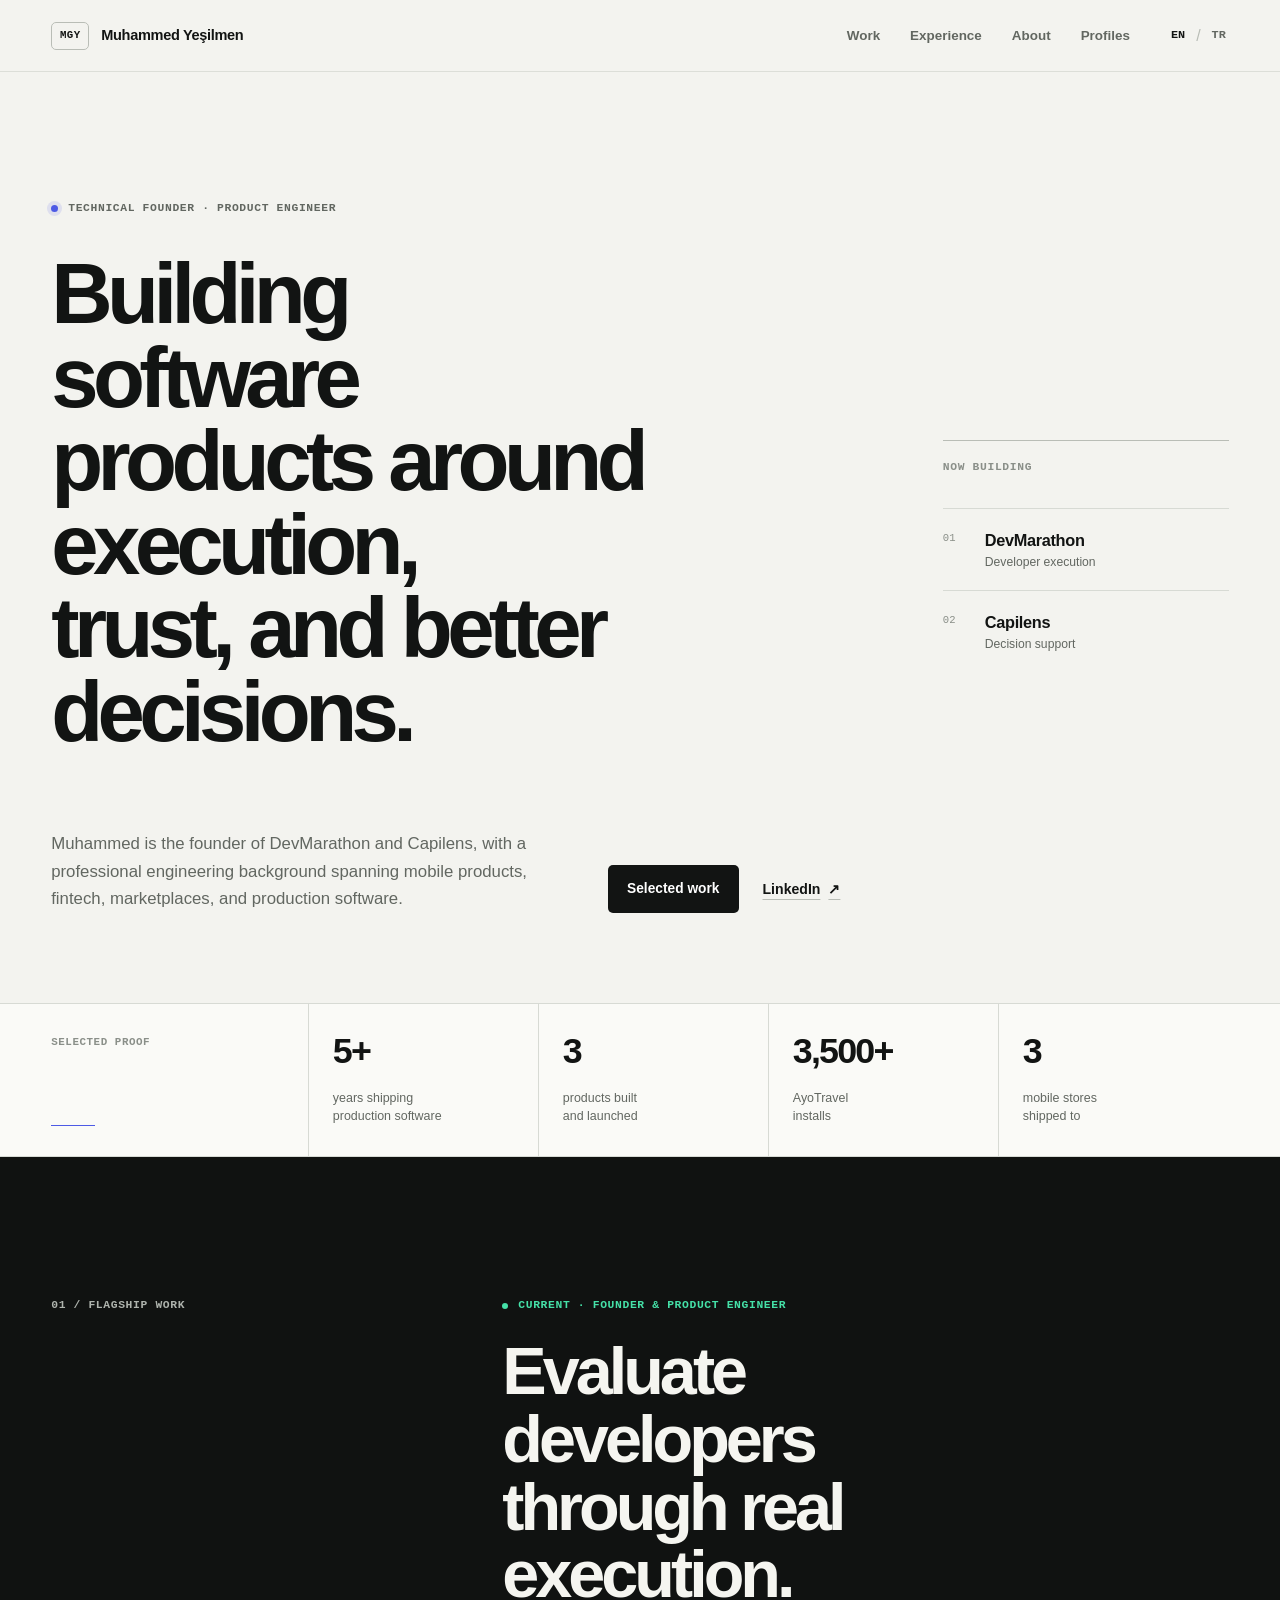
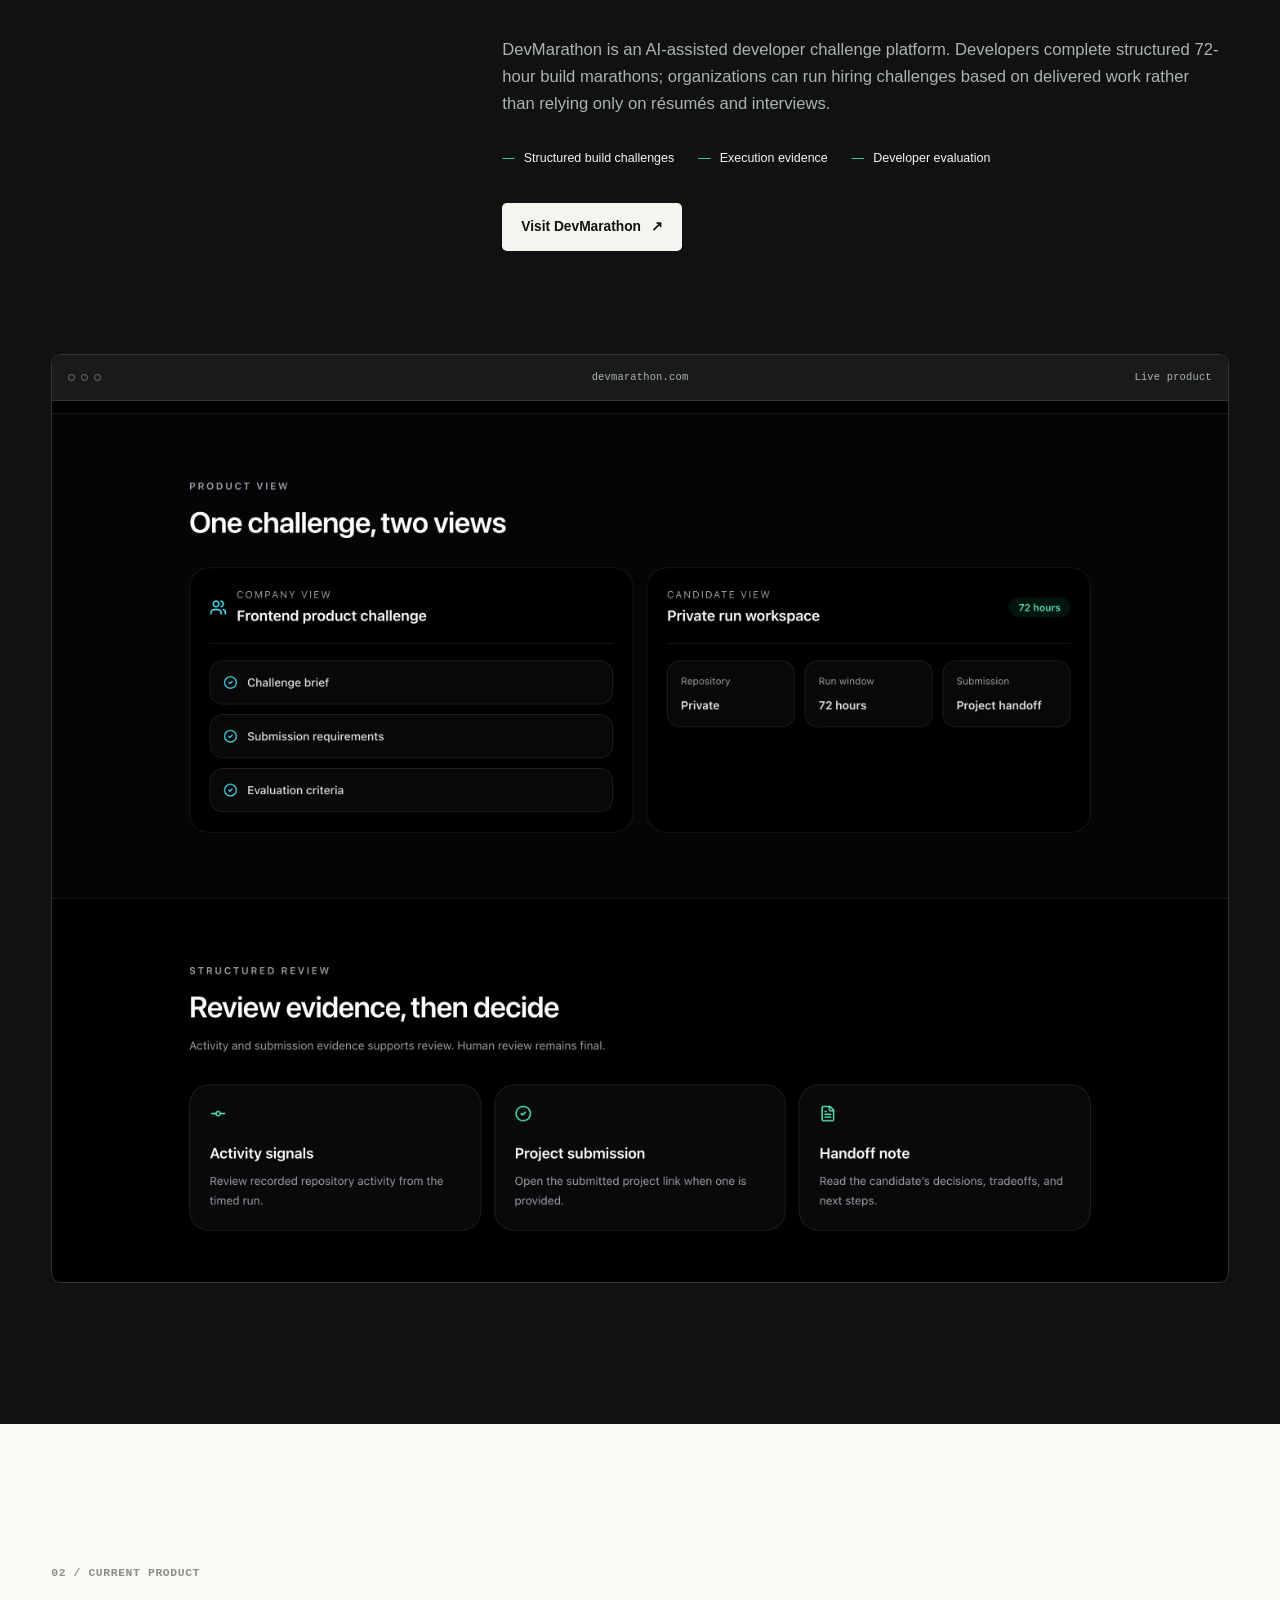
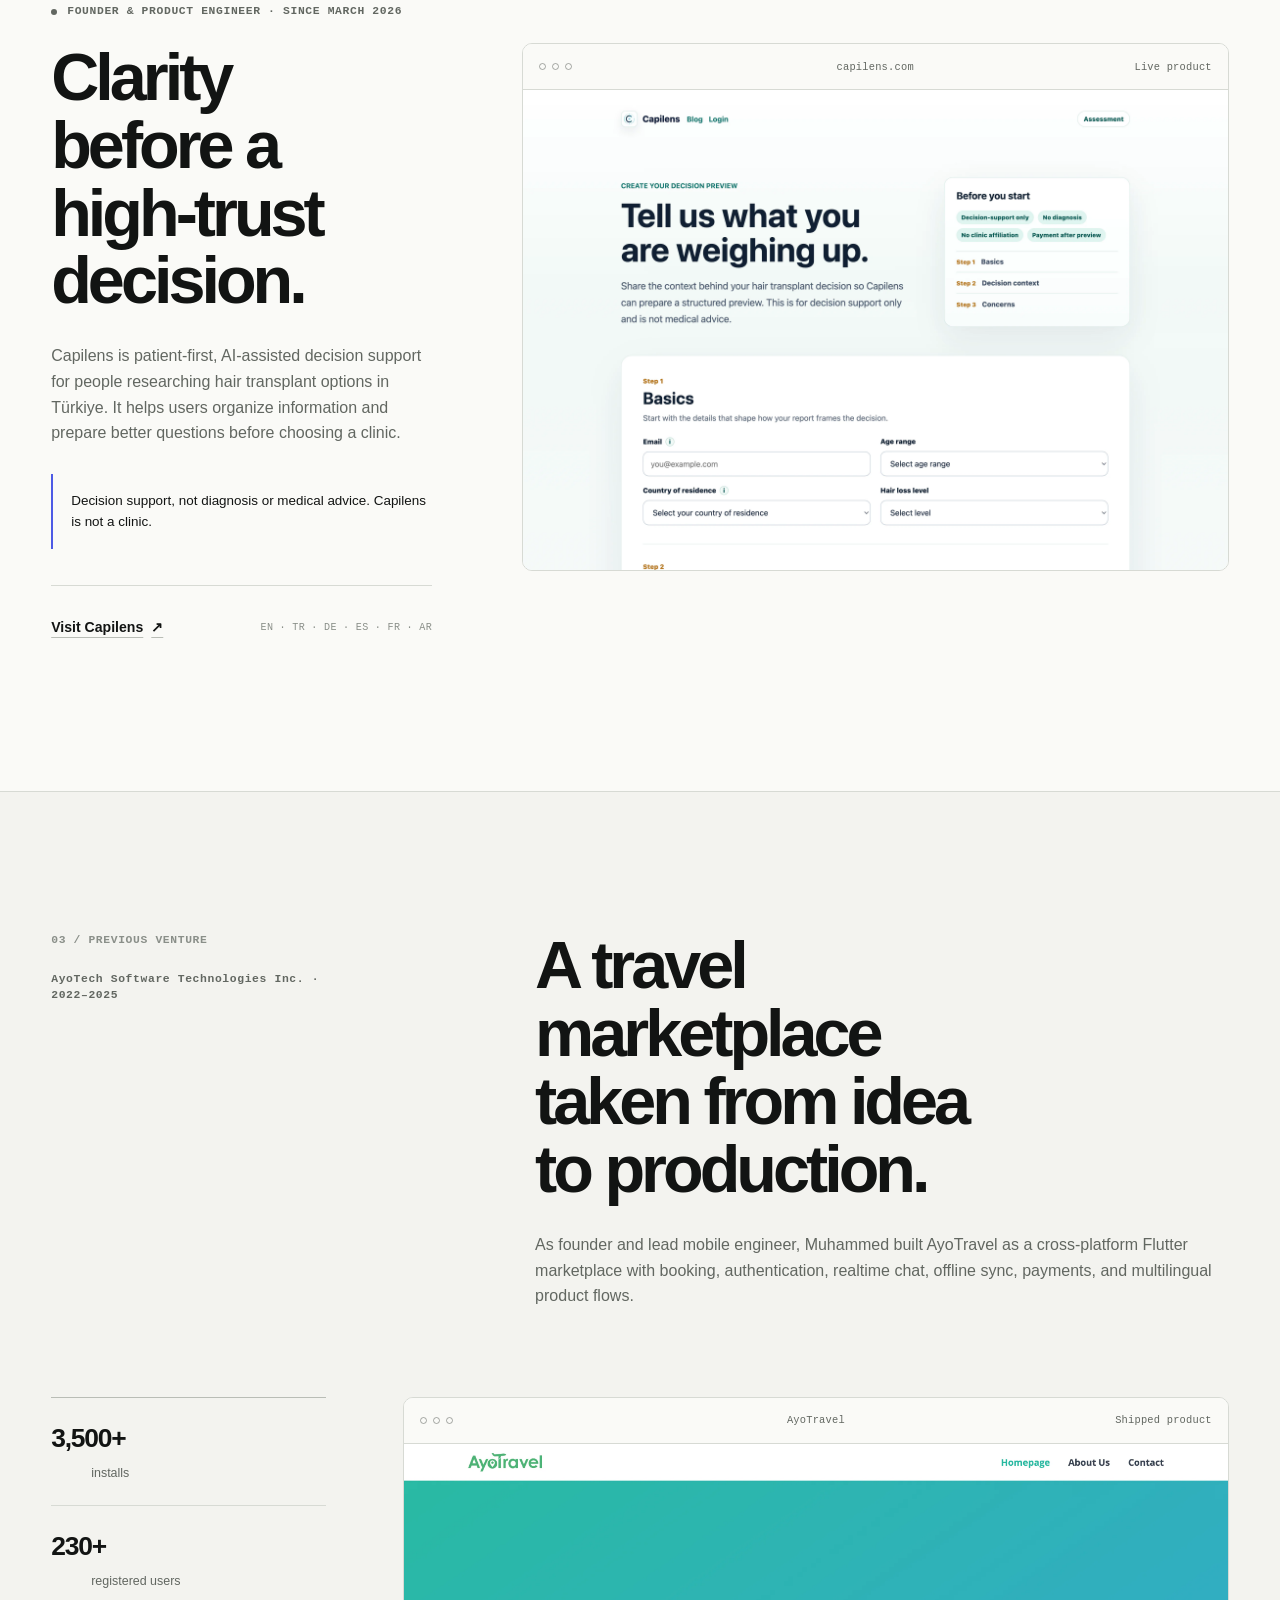
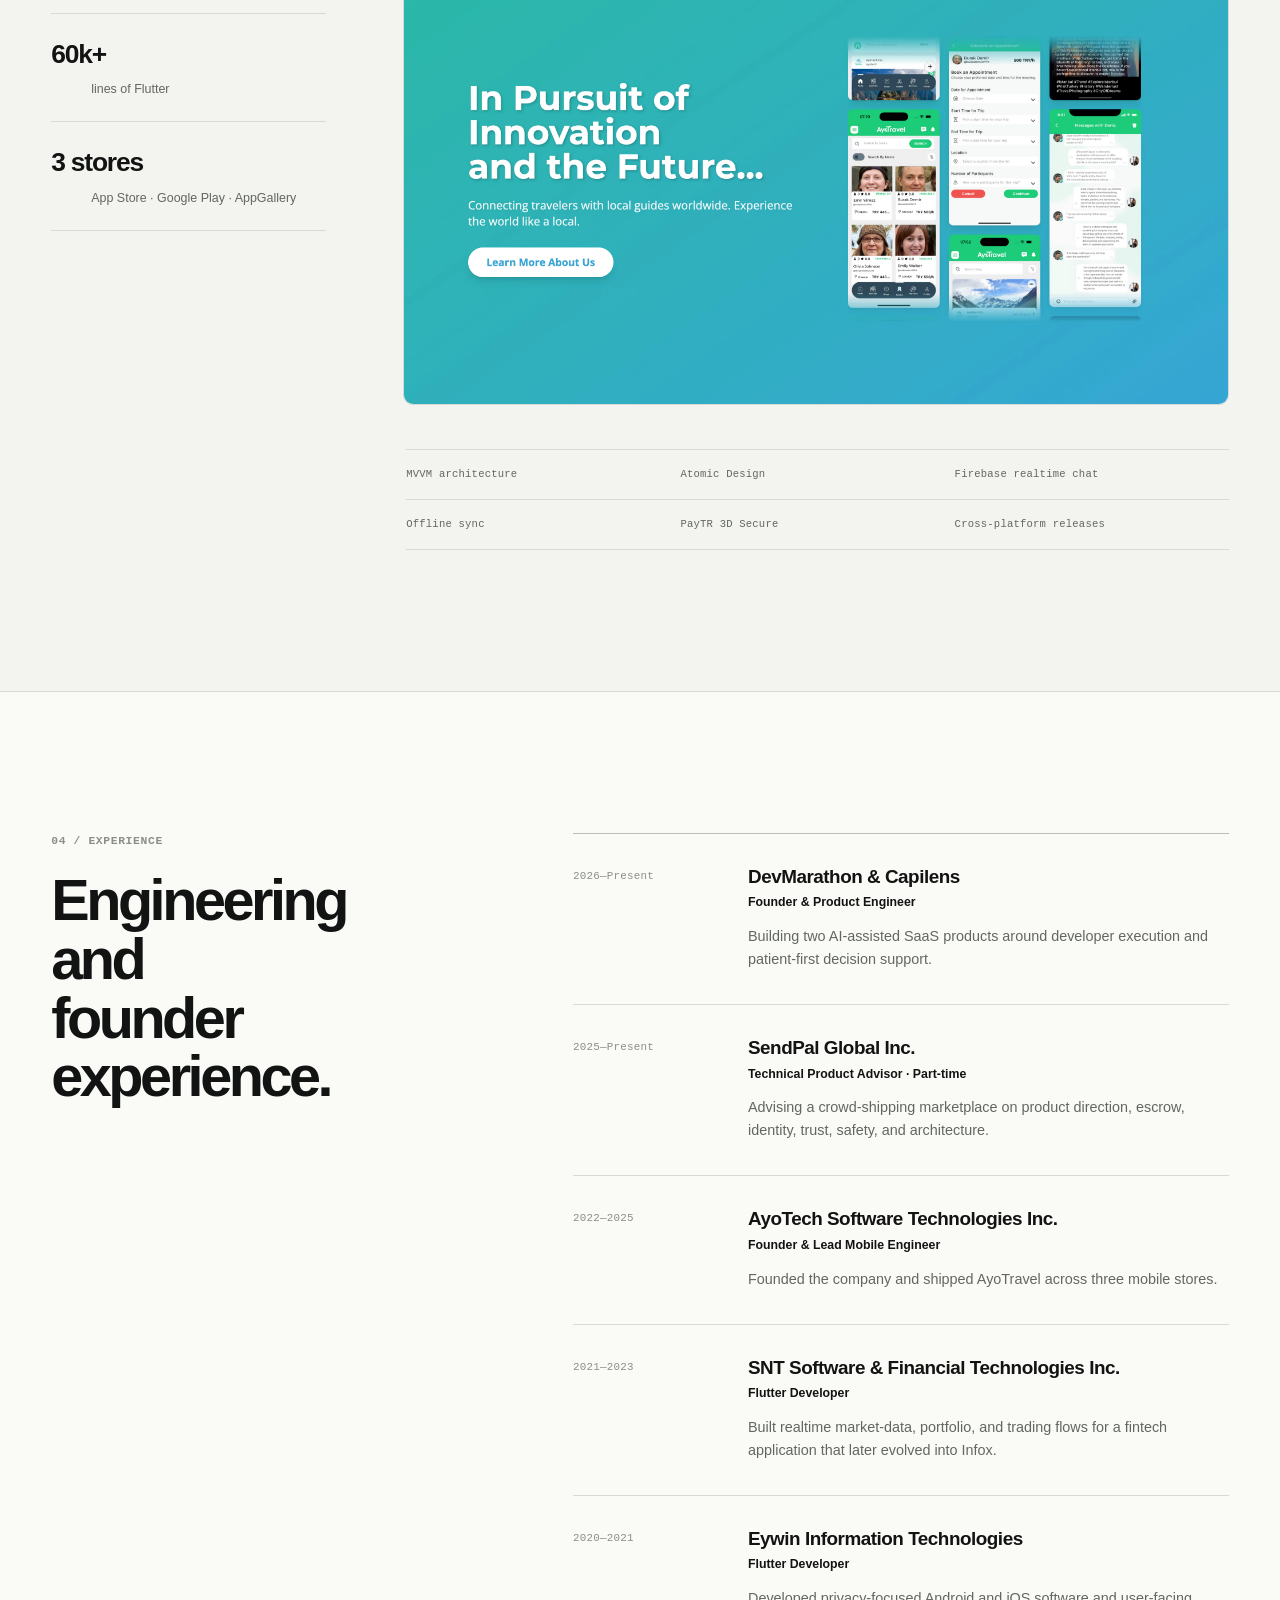
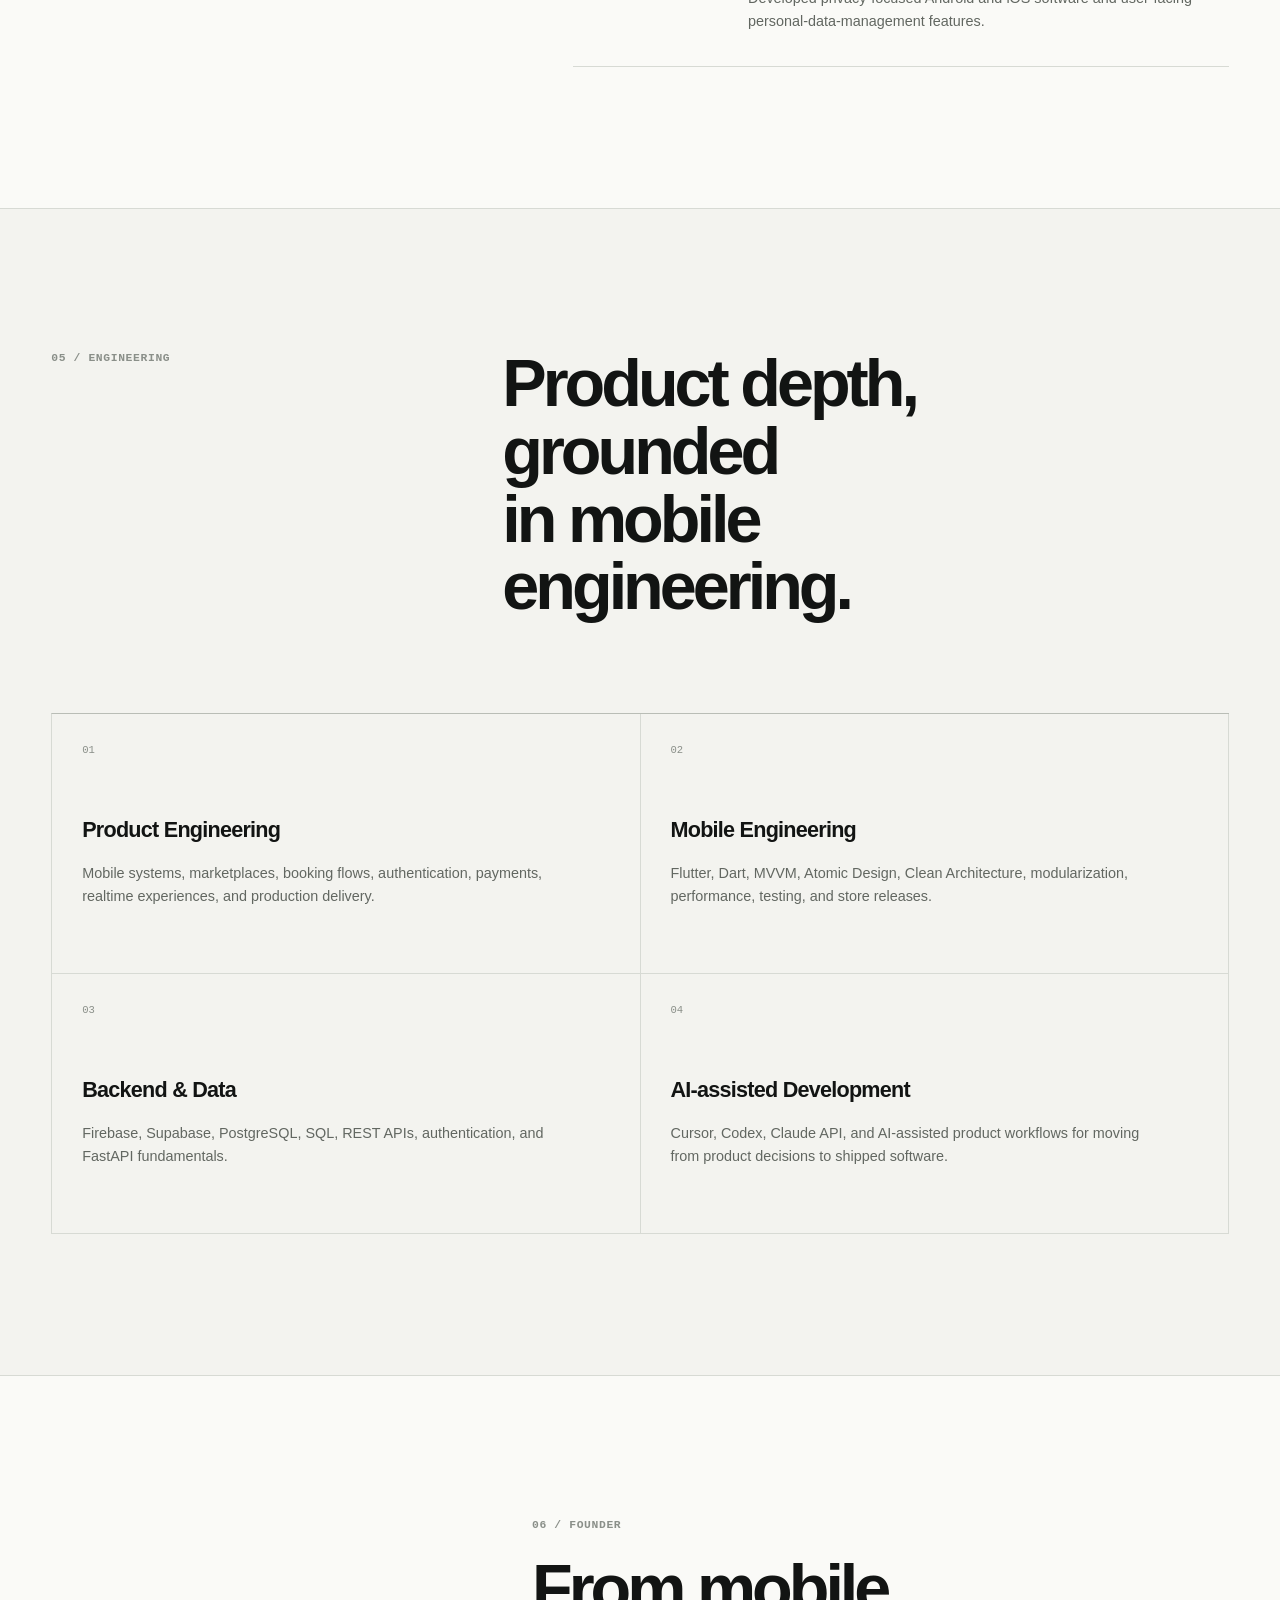
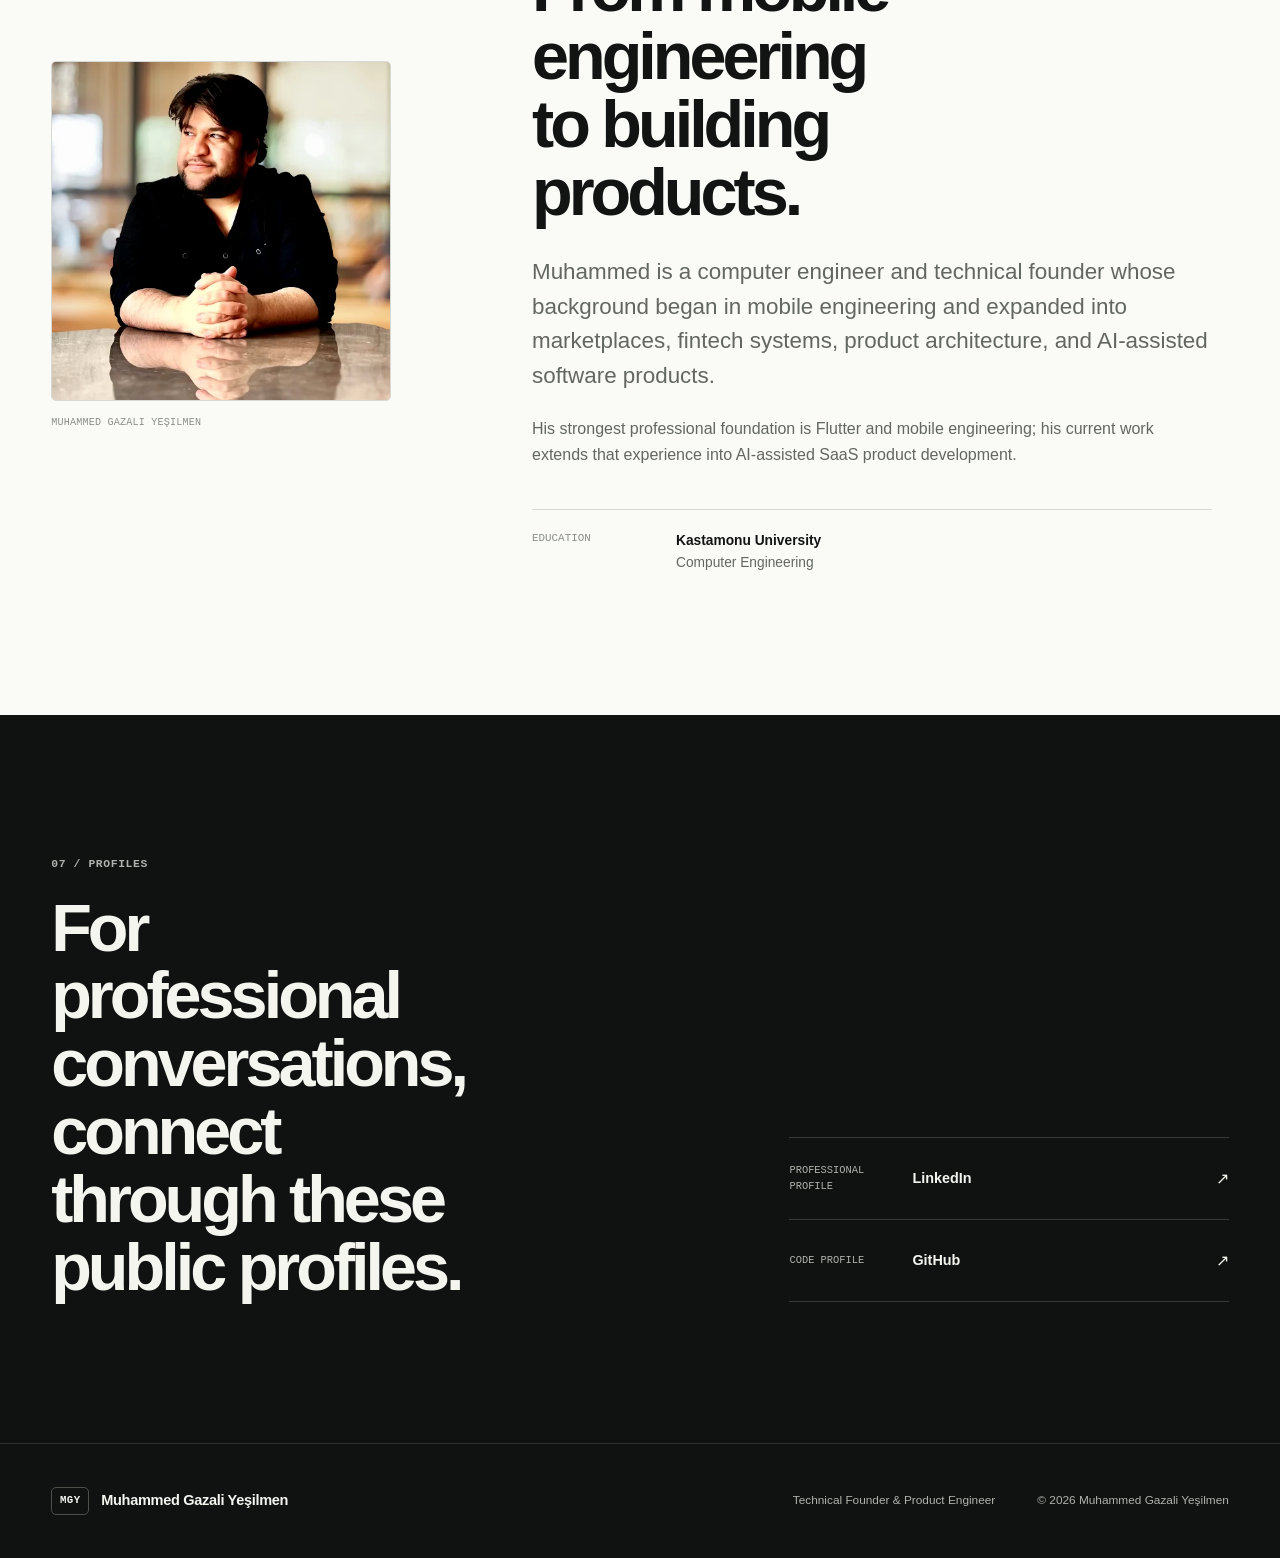
==== commit f68576ec: "Initial commit" ====
--- a/index.html
+++ b/index.html
@@ -3,8 +3,8 @@
 <head>
   <meta charset="utf-8">
   <meta name="viewport" content="width=device-width, initial-scale=1">
-  <title>Muhammed Gazali Yeşilmen | Technical founder and product builder</title>
-  <meta name="description" content="Muhammed Gazali Yeşilmen is a technical founder building DevMarathon, Capilens, and AyoTravel across developer execution, decision support, and travel technology.">
+  <title>Muhammed Gazali Yeşilmen — Technical Founder &amp; Product Engineer</title>
+  <meta name="description" content="Muhammed Gazali Yeşilmen is a technical founder and product engineer building DevMarathon and Capilens, with 5+ years of mobile and product engineering experience.">
   <link rel="canonical" href="https://muhammedyesilmen.com/">
   <link rel="alternate" hreflang="en" href="https://muhammedyesilmen.com/">
   <link rel="alternate" hreflang="tr" href="https://muhammedyesilmen.com/tr/">
@@ -12,273 +12,363 @@
   <meta property="og:type" content="website">
   <meta property="og:locale" content="en_US">
   <meta property="og:site_name" content="Muhammed Gazali Yeşilmen">
-  <meta property="og:title" content="Muhammed Gazali Yeşilmen | Technical founder and product builder">
-  <meta property="og:description" content="Muhammed Gazali Yeşilmen is a technical founder building DevMarathon, Capilens, and AyoTravel across developer execution, decision support, and travel technology.">
+  <meta property="og:title" content="Muhammed Gazali Yeşilmen — Technical Founder &amp; Product Engineer">
+  <meta property="og:description" content="Building software products around execution, trust, and better decisions.">
   <meta property="og:url" content="https://muhammedyesilmen.com/">
   <meta property="og:image" content="https://muhammedyesilmen.com/assets/images/social-preview.png">
   <meta property="og:image:width" content="1200">
   <meta property="og:image:height" content="630">
+  <meta property="og:image:alt" content="Muhammed Gazali Yeşilmen — Technical Founder and Product Engineer">
   <meta name="twitter:card" content="summary_large_image">
-  <meta name="twitter:title" content="Muhammed Gazali Yeşilmen | Technical founder and product builder">
-  <meta name="twitter:description" content="Muhammed Gazali Yeşilmen is a technical founder building DevMarathon, Capilens, and AyoTravel across developer execution, decision support, and travel technology.">
+  <meta name="twitter:title" content="Muhammed Gazali Yeşilmen — Technical Founder &amp; Product Engineer">
+  <meta name="twitter:description" content="Building software products around execution, trust, and better decisions.">
   <meta name="twitter:image" content="https://muhammedyesilmen.com/assets/images/social-preview.png">
-  <meta name="theme-color" content="#f4efe7">
+  <meta name="theme-color" content="#f3f3ef">
   <link rel="icon" href="assets/images/favicon.svg" type="image/svg+xml">
-  <link rel="preload" as="image" href="assets/images/founder-portrait-760.webp" imagesrcset="assets/images/founder-portrait-520.webp 520w, assets/images/founder-portrait-760.webp 760w, assets/images/founder-portrait-1000.webp 1000w" imagesizes="(max-width: 720px) 86vw, 38vw">
   <link rel="stylesheet" href="assets/css/styles.css">
-  <script type="application/ld+json">{"@context":"https://schema.org","@graph":[{"@type":"Person","@id":"https://muhammedyesilmen.com/#person","name":"Muhammed Gazali Yeşilmen","url":"https://muhammedyesilmen.com","jobTitle":"Technical founder","sameAs":["https://www.linkedin.com/in/muhammedyesilmen/","https://github.com/mgy-programmer"],"knowsAbout":["Developer evaluation","AI-assisted decision support","Travel technology","Mobile product development","Marketplace products"]},{"@type":"WebSite","@id":"https://muhammedyesilmen.com/#website","name":"Muhammed Gazali Yeşilmen","url":"https://muhammedyesilmen.com","inLanguage":"en","publisher":{"@id":"https://muhammedyesilmen.com/#person"}},{"@type":"ItemList","@id":"https://muhammedyesilmen.com/#ventures-list","name":"Current ventures","itemListElement":[{"@type":"ListItem","position":1,"name":"DevMarathon","url":"https://www.devmarathon.com/"},{"@type":"ListItem","position":2,"name":"Capilens","url":"https://capilens.com/"},{"@type":"ListItem","position":3,"name":"AyoTravel","url":"https://ayotechcorp.com/"}]}]}</script>
+  <script type="application/ld+json">
+    {
+      "@context": "https://schema.org",
+      "@graph": [
+        {
+          "@type": "Person",
+          "@id": "https://muhammedyesilmen.com/#person",
+          "name": "Muhammed Gazali Yeşilmen",
+          "url": "https://muhammedyesilmen.com/",
+          "jobTitle": "Technical Founder & Product Engineer",
+          "sameAs": [
+            "https://www.linkedin.com/in/muhammedyesilmen/",
+            "https://github.com/mgy-programmer"
+          ],
+          "alumniOf": {
+            "@type": "CollegeOrUniversity",
+            "name": "Kastamonu University"
+          },
+          "knowsAbout": [
+            "Flutter",
+            "Mobile engineering",
+            "Product engineering",
+            "Marketplaces",
+            "Realtime systems",
+            "Payment integrations",
+            "AI-assisted product development"
+          ]
+        },
+        {
+          "@type": "WebSite",
+          "@id": "https://muhammedyesilmen.com/#website",
+          "name": "Muhammed Gazali Yeşilmen",
+          "url": "https://muhammedyesilmen.com/",
+          "inLanguage": "en",
+          "publisher": { "@id": "https://muhammedyesilmen.com/#person" }
+        }
+      ]
+    }
+  </script>
   <script src="assets/js/site.js" defer></script>
 </head>
-<body data-locale="en" data-alternate-path="tr/index.html">
-  
-    <a class="skip-link" href="#main">Skip to main content</a>
-    <header class="site-header" data-site-header>
-      <div class="site-header__inner">
-        <a class="wordmark" href="index.html" aria-label="Muhammed Gazali Yeşilmen">
-          <span class="wordmark__mark" aria-hidden="true">MGY</span>
-          <span class="wordmark__name">Muhammed Gazali Yeşilmen</span>
-        </a>
-        <div class="site-header__desktop">
-          <nav class="primary-nav" aria-label="Main navigation"><a href="#ventures">Ventures</a><a href="#perspective">Perspective</a><a href="#background">Background</a><a href="#profiles">Profiles</a></nav>
-          
-    <nav class="language-switch" aria-label="Language">
-      <a class="language-switch__item is-active" href="index.html" hreflang="en" lang="en" data-locale-link="en" aria-current="true">EN</a>
-      <span aria-hidden="true">/</span>
-      <a class="language-switch__item" href="tr/index.html" hreflang="tr" lang="tr" data-locale-link="tr" aria-current="false">TR</a>
-    </nav>
-  
-        </div>
-        <button class="menu-button" type="button" aria-expanded="false" aria-controls="mobile-menu" data-menu-button>
-          <span>Menu</span>
-          <span class="menu-button__lines" aria-hidden="true"></span>
-        </button>
-      </div>
-      <div class="mobile-menu" id="mobile-menu" hidden data-mobile-menu>
-        <div class="mobile-menu__panel" role="dialog" aria-modal="true" aria-label="Menu">
-          <div class="mobile-menu__top">
-            <span>Muhammed Gazali Yeşilmen</span>
-            <button class="mobile-menu__close" type="button" data-menu-close>Close menu</button>
-          </div>
-          <nav class="mobile-menu__nav" aria-label="Main navigation"><a href="#ventures">Ventures</a><a href="#perspective">Perspective</a><a href="#background">Background</a><a href="#profiles">Profiles</a></nav>
-          
-    <nav class="language-switch" aria-label="Language">
-      <a class="language-switch__item is-active" href="index.html" hreflang="en" lang="en" data-locale-link="en" aria-current="true">EN</a>
-      <span aria-hidden="true">/</span>
-      <a class="language-switch__item" href="tr/index.html" hreflang="tr" lang="tr" data-locale-link="tr" aria-current="false">TR</a>
-    </nav>
-  
-        </div>
-      </div>
-    </header>
-  
+<body data-locale="en">
+  <a class="skip-link" href="#main">Skip to main content</a>
+
+  <header class="site-header" data-site-header>
+    <div class="header-inner">
+      <a class="brand" href="#top" aria-label="Muhammed Gazali Yeşilmen, home">
+        <span class="brand-mark" aria-hidden="true">MGY</span>
+        <span class="brand-name">Muhammed Yeşilmen</span>
+      </a>
+
+      <div class="header-desktop">
+        <nav class="primary-nav" aria-label="Primary navigation">
+          <a href="#work">Work</a>
+          <a href="#experience">Experience</a>
+          <a href="#about">About</a>
+          <a href="#contact">Profiles</a>
+        </nav>
+        <nav class="language-switch" aria-label="Language selection">
+          <a class="is-active" href="index.html" lang="en" hreflang="en" data-locale-link="en" aria-current="page">EN</a>
+          <span aria-hidden="true">/</span>
+          <a href="tr/index.html" lang="tr" hreflang="tr" data-locale-link="tr">TR</a>
+        </nav>
+      </div>
+
+      <button class="menu-button" type="button" aria-expanded="false" aria-controls="mobile-menu" data-menu-button>
+        <span>Menu</span>
+        <span class="menu-icon" aria-hidden="true"><i></i><i></i></span>
+      </button>
+    </div>
+
+    <div class="mobile-menu" id="mobile-menu" data-mobile-menu hidden>
+      <div class="mobile-menu-panel" role="dialog" aria-modal="true" aria-label="Navigation menu">
+        <div class="mobile-menu-head">
+          <span class="brand-mark" aria-hidden="true">MGY</span>
+          <button class="menu-close" type="button" data-menu-close>Close</button>
+        </div>
+        <nav class="mobile-nav" aria-label="Mobile navigation">
+          <a href="#work"><span>01</span>Work</a>
+          <a href="#experience"><span>02</span>Experience</a>
+          <a href="#about"><span>03</span>About</a>
+          <a href="#contact"><span>04</span>Profiles</a>
+        </nav>
+        <nav class="language-switch language-switch-mobile" aria-label="Language selection">
+          <a class="is-active" href="index.html" lang="en" hreflang="en" data-locale-link="en" aria-current="page">English</a>
+          <a href="tr/index.html" lang="tr" hreflang="tr" data-locale-link="tr">Türkçe</a>
+        </nav>
+      </div>
+    </div>
+  </header>
+
   <main id="main">
-    
-    <section class="hero section-pad" aria-labelledby="hero-title">
-      <div class="hero__grid content-grid">
-        <div class="hero__copy">
-          <p class="eyebrow">Technical founder / Product builder</p>
-          <h1 id="hero-title">Muhammed Gazali Yeşilmen</h1>
-          <p class="hero__statement">Building products around execution, trust, and clearer decisions.</p>
-          <p class="hero__body">I work across developer evaluation, medical travel decision support, and travel technology through DevMarathon, Capilens, and AyoTravel.</p>
-          <div class="hero__products" aria-label="Current ventures">
-            <a class="hero-product-link" href="https://www.devmarathon.com/" target="_blank" rel="noopener noreferrer">DevMarathon</a><a class="hero-product-link" href="https://capilens.com/" target="_blank" rel="noopener noreferrer">Capilens</a><a class="hero-product-link" href="https://ayotechcorp.com/" target="_blank" rel="noopener noreferrer">AyoTravel</a>
-          </div>
-        </div>
+    <section class="hero" id="top" aria-labelledby="hero-title">
+      <div class="shell hero-grid">
+        <div class="hero-copy">
+          <p class="kicker"><span class="status-dot" aria-hidden="true"></span>Technical Founder · Product Engineer</p>
+          <h1 id="hero-title">Building software products around execution, trust, and better decisions.</h1>
+          <div class="hero-bottom">
+            <p>Muhammed is the founder of DevMarathon and Capilens, with a professional engineering background spanning mobile products, fintech, marketplaces, and production software.</p>
+            <div class="action-row">
+              <a class="button button-primary" href="#work">Selected work</a>
+              <a class="text-link" href="https://www.linkedin.com/in/muhammedyesilmen/" target="_blank" rel="noopener noreferrer">LinkedIn<span aria-hidden="true">↗</span></a>
+            </div>
+          </div>
+        </div>
+
+        <aside class="current-note" aria-label="Current focus">
+          <p class="note-label">Now building</p>
+          <a href="https://www.devmarathon.com/" target="_blank" rel="noopener noreferrer">
+            <span>01</span>
+            <strong>DevMarathon</strong>
+            <small>Developer execution</small>
+          </a>
+          <a href="https://capilens.com/" target="_blank" rel="noopener noreferrer">
+            <span>02</span>
+            <strong>Capilens</strong>
+            <small>Decision support</small>
+          </a>
+        </aside>
+      </div>
+    </section>
+
+    <section class="proof" aria-label="Selected proof">
+      <div class="shell proof-grid">
+        <div class="proof-intro"><span>Selected proof</span><i aria-hidden="true"></i></div>
+        <div class="proof-item"><strong>5+</strong><span>years shipping<br>production software</span></div>
+        <div class="proof-item"><strong>3</strong><span>products built<br>and launched</span></div>
+        <div class="proof-item"><strong>3,500+</strong><span>AyoTravel<br>installs</span></div>
+        <div class="proof-item"><strong>3</strong><span>mobile stores<br>shipped to</span></div>
+      </div>
+    </section>
+
+    <section class="flagship section-dark" id="work" aria-labelledby="devmarathon-title">
+      <div class="shell">
+        <div class="section-heading section-heading-light">
+          <p class="section-index">01 / Flagship work</p>
+          <div>
+            <p class="product-status"><span aria-hidden="true"></span>Current · Founder &amp; Product Engineer</p>
+            <h2 id="devmarathon-title">Evaluate developers through real execution.</h2>
+            <p>DevMarathon is an AI-assisted developer challenge platform. Developers complete structured 72-hour build marathons; organizations can run hiring challenges based on delivered work rather than relying only on résumés and interviews.</p>
+            <div class="inline-facts" aria-label="DevMarathon focus areas">
+              <span>Structured build challenges</span>
+              <span>Execution evidence</span>
+              <span>Developer evaluation</span>
+            </div>
+            <a class="button button-light" href="https://www.devmarathon.com/" target="_blank" rel="noopener noreferrer">Visit DevMarathon <span aria-hidden="true">↗</span></a>
+          </div>
+        </div>
+
+        <figure class="browser-frame browser-frame-dark">
+          <figcaption class="browser-bar">
+            <span class="browser-controls" aria-hidden="true"><i></i><i></i><i></i></span>
+            <span>devmarathon.com</span>
+            <span class="browser-meta">Live product</span>
+          </figcaption>
+          <picture>
+            <source type="image/webp" srcset="assets/images/product-devmarathon.webp">
+            <img src="assets/images/product-devmarathon.png" width="2880" height="2160" alt="DevMarathon hiring demo showing a company challenge brief, a candidate run workspace, and structured review evidence." loading="lazy" decoding="async">
+          </picture>
+        </figure>
+      </div>
+    </section>
+
+    <section class="product-section" id="capilens" aria-labelledby="capilens-title">
+      <div class="shell product-grid">
+        <div class="product-copy">
+          <p class="section-index">02 / Current product</p>
+          <p class="product-status"><span aria-hidden="true"></span>Founder &amp; Product Engineer · Since March 2026</p>
+          <h2 id="capilens-title">Clarity before a high-trust decision.</h2>
+          <p>Capilens is patient-first, AI-assisted decision support for people researching hair transplant options in Türkiye. It helps users organize information and prepare better questions before choosing a clinic.</p>
+          <p class="boundary-note">Decision support, not diagnosis or medical advice. Capilens is not a clinic.</p>
+          <div class="product-footer">
+            <a class="text-link" href="https://capilens.com/" target="_blank" rel="noopener noreferrer">Visit Capilens<span aria-hidden="true">↗</span></a>
+            <span>EN · TR · DE · ES · FR · AR</span>
+          </div>
+        </div>
+
+        <figure class="browser-frame">
+          <figcaption class="browser-bar">
+            <span class="browser-controls" aria-hidden="true"><i></i><i></i><i></i></span>
+            <span>capilens.com</span>
+            <span class="browser-meta">Live product</span>
+          </figcaption>
+          <picture>
+            <source type="image/webp" srcset="assets/images/product-capilens.webp">
+            <img src="assets/images/product-capilens.png" width="2880" height="1960" alt="Capilens assessment showing the decision-preview steps and an empty patient decision-support form." loading="lazy" decoding="async">
+          </picture>
+        </figure>
+      </div>
+    </section>
+
+    <section class="previous-venture" id="ayotravel" aria-labelledby="ayotravel-title">
+      <div class="shell">
+        <div class="case-heading">
+          <div>
+            <p class="section-index">03 / Previous venture</p>
+            <p class="case-period">AyoTech Software Technologies Inc. · 2022–2025</p>
+          </div>
+          <div>
+            <h2 id="ayotravel-title">A travel marketplace taken from idea to production.</h2>
+            <p>As founder and lead mobile engineer, Muhammed built AyoTravel as a cross-platform Flutter marketplace with booking, authentication, realtime chat, offline sync, payments, and multilingual product flows.</p>
+          </div>
+        </div>
+
+        <div class="case-layout">
+          <dl class="case-stats">
+            <div><dt>3,500+</dt><dd>installs</dd></div>
+            <div><dt>230+</dt><dd>registered users</dd></div>
+            <div><dt>60k+</dt><dd>lines of Flutter</dd></div>
+            <div><dt>3 stores</dt><dd>App Store · Google Play · AppGallery</dd></div>
+          </dl>
+          <figure class="browser-frame browser-frame-compact">
+            <figcaption class="browser-bar">
+              <span class="browser-controls" aria-hidden="true"><i></i><i></i><i></i></span>
+              <span>AyoTravel</span>
+              <span class="browser-meta">Shipped product</span>
+            </figcaption>
+            <picture>
+              <source type="image/webp" srcset="assets/images/product-ayotravel.webp">
+              <img src="assets/images/product-ayotravel.png" width="2880" height="1960" alt="Current AyoTravel presentation showing guide discovery, appointments, content, and realtime messaging screens from the mobile application." loading="lazy" decoding="async">
+            </picture>
+          </figure>
+        </div>
+
+        <ul class="case-capabilities" aria-label="AyoTravel engineering details">
+          <li>MVVM architecture</li>
+          <li>Atomic Design</li>
+          <li>Firebase realtime chat</li>
+          <li>Offline sync</li>
+          <li>PayTR 3D Secure</li>
+          <li>Cross-platform releases</li>
+        </ul>
+      </div>
+    </section>
+
+    <section class="experience" id="experience" aria-labelledby="experience-title">
+      <div class="shell editorial-grid">
+        <div class="sticky-heading">
+          <p class="section-index">04 / Experience</p>
+          <h2 id="experience-title">Engineering and founder experience.</h2>
+        </div>
+
+        <ol class="timeline">
+          <li>
+            <time datetime="2026-03">2026—Present</time>
+            <div><h3>DevMarathon &amp; Capilens</h3><p class="role">Founder &amp; Product Engineer</p><p>Building two AI-assisted SaaS products around developer execution and patient-first decision support.</p></div>
+          </li>
+          <li>
+            <time datetime="2025-09">2025—Present</time>
+            <div><h3>SendPal Global Inc.</h3><p class="role">Technical Product Advisor · Part-time</p><p>Advising a crowd-shipping marketplace on product direction, escrow, identity, trust, safety, and architecture.</p></div>
+          </li>
+          <li>
+            <time datetime="2022-09">2022—2025</time>
+            <div><h3>AyoTech Software Technologies Inc.</h3><p class="role">Founder &amp; Lead Mobile Engineer</p><p>Founded the company and shipped AyoTravel across three mobile stores.</p></div>
+          </li>
+          <li>
+            <time datetime="2021-11">2021—2023</time>
+            <div><h3>SNT Software &amp; Financial Technologies Inc.</h3><p class="role">Flutter Developer</p><p>Built realtime market-data, portfolio, and trading flows for a fintech application that later evolved into Infox.</p></div>
+          </li>
+          <li>
+            <time datetime="2020-07">2020—2021</time>
+            <div><h3>Eywin Information Technologies</h3><p class="role">Flutter Developer</p><p>Developed privacy-focused Android and iOS software and user-facing personal-data-management features.</p></div>
+          </li>
+        </ol>
+      </div>
+    </section>
+
+    <section class="capabilities" aria-labelledby="capabilities-title">
+      <div class="shell">
+        <div class="section-heading-compact">
+          <p class="section-index">05 / Engineering</p>
+          <h2 id="capabilities-title">Product depth, grounded in mobile engineering.</h2>
+        </div>
+
+        <div class="capability-grid">
+          <article>
+            <span>01</span>
+            <h3>Product Engineering</h3>
+            <p>Mobile systems, marketplaces, booking flows, authentication, payments, realtime experiences, and production delivery.</p>
+          </article>
+          <article>
+            <span>02</span>
+            <h3>Mobile Engineering</h3>
+            <p>Flutter, Dart, MVVM, Atomic Design, Clean Architecture, modularization, performance, testing, and store releases.</p>
+          </article>
+          <article>
+            <span>03</span>
+            <h3>Backend &amp; Data</h3>
+            <p>Firebase, Supabase, PostgreSQL, SQL, REST APIs, authentication, and FastAPI fundamentals.</p>
+          </article>
+          <article>
+            <span>04</span>
+            <h3>AI-assisted Development</h3>
+            <p>Cursor, Codex, Claude API, and AI-assisted product workflows for moving from product decisions to shipped software.</p>
+          </article>
+        </div>
+      </div>
+    </section>
+
+    <section class="about" id="about" aria-labelledby="about-title">
+      <div class="shell about-grid">
         <figure class="portrait-frame">
           <picture>
-            <source type="image/webp" srcset="assets/images/founder-portrait-520.webp 520w, assets/images/founder-portrait-760.webp 760w, assets/images/founder-portrait-1000.webp 1000w" sizes="(max-width: 720px) 86vw, 38vw">
-            <source type="image/jpeg" srcset="assets/images/founder-portrait-520.jpg 520w, assets/images/founder-portrait-760.jpg 760w, assets/images/founder-portrait-1000.jpg 1000w" sizes="(max-width: 720px) 86vw, 38vw">
-            <img src="assets/images/founder-portrait-760.jpg" width="1000" height="1000" alt="Muhammed Gazali Yeşilmen seated at a table, looking to the side." fetchpriority="high">
+            <source type="image/webp" srcset="assets/images/founder-portrait-520.webp 520w, assets/images/founder-portrait-760.webp 760w, assets/images/founder-portrait-1000.webp 1000w" sizes="(max-width: 700px) calc(100vw - 40px), 340px">
+            <source type="image/jpeg" srcset="assets/images/founder-portrait-520.jpg 520w, assets/images/founder-portrait-760.jpg 760w, assets/images/founder-portrait-1000.jpg 1000w" sizes="(max-width: 700px) calc(100vw - 40px), 340px">
+            <img src="assets/images/founder-portrait-520.jpg" width="520" height="520" alt="Portrait of Muhammed Gazali Yeşilmen." loading="lazy" decoding="async">
           </picture>
-          <figcaption>Technical founder / Product builder</figcaption>
+          <figcaption>Muhammed Gazali Yeşilmen</figcaption>
         </figure>
-      </div>
-    </section>
-  
-    
-    <section class="ventures section-pad" id="ventures" aria-labelledby="ventures-title">
-      <div class="content-grid">
-        <div class="section-intro">
-          <p class="eyebrow">Current ventures</p>
-          <h2 id="ventures-title">Three products, one underlying discipline.</h2>
-          <p>Each product sits in a different market, but the work is connected by the same product instinct: make messy, invisible, or high-friction decisions easier to examine.</p>
-        </div>
-        <div class="venture-grid">
-        <article class="venture-card" data-accent="dev">
-          <div class="venture-card__index">01</div>
-          <div>
-            <p class="venture-card__role">Flagship venture</p>
-            <h3>DevMarathon</h3>
-            <p>Structured software challenges that turn developer execution into visible evidence.</p>
-            <a class="text-link" href="https://www.devmarathon.com/" target="_blank" rel="noopener noreferrer">Visit DevMarathon</a>
-          </div>
-        </article>
-      
-        <article class="venture-card" data-accent="cap">
-          <div class="venture-card__index">02</div>
-          <div>
-            <p class="venture-card__role">AI-assisted decision support</p>
-            <h3>Capilens</h3>
-            <p>Decision support for people evaluating medical treatment options abroad, starting with hair transplant planning in Türkiye.</p>
-            <a class="text-link" href="https://capilens.com/" target="_blank" rel="noopener noreferrer">View Capilens</a>
-          </div>
-        </article>
-      
-        <article class="venture-card" data-accent="ayo">
-          <div class="venture-card__index">03</div>
-          <div>
-            <p class="venture-card__role">Travel technology</p>
-            <h3>AyoTravel</h3>
-            <p>A travel technology platform connecting travelers with local expertise, now being reconsidered for a more AI-native direction.</p>
-            <a class="text-link" href="https://ayotechcorp.com/" target="_blank" rel="noopener noreferrer">Explore AyoTravel</a>
-          </div>
-        </article>
-      </div>
-      </div>
-    </section>
-  
-    
-    <section class="feature section-pad feature--dark" id="devmarathon" data-accent="dev" aria-labelledby="devmarathon-title">
-      <div class="feature__grid content-grid">
-        <div class="feature__copy">
-          <p class="eyebrow">01 / Flagship venture</p>
-          <h2 id="devmarathon-title">Developer evaluation should see real execution, not only claims.</h2>
-          <p>DevMarathon gives developers structured, time-boxed software challenges where the work itself becomes the evidence. It is being shaped for individual builders, companies, schools, and communities that need clearer ways to evaluate practical project delivery.</p>
-          <ul class="feature__details"><li>Time-boxed project challenges</li><li>Execution evidence and submitted work</li><li>Clearer human review for companies and communities</li></ul>
-          <a class="text-link" href="https://www.devmarathon.com/" target="_blank" rel="noopener noreferrer">Visit DevMarathon</a>
-        </div>
-        <figure class="product-frame">
-          <picture>
-            <source type="image/webp" srcset="assets/images/product-devmarathon.webp">
-            <img src="assets/images/product-devmarathon.png" width="1440" height="980" alt="DevMarathon homepage showing a structured build flow and project challenge positioning." loading="lazy" decoding="async">
-          </picture>
-        </figure>
-      </div>
-    </section>
-  
-    
-    <section class="perspective section-pad" id="perspective" aria-labelledby="perspective-title">
-      <div class="content-grid perspective__grid">
-        <p class="eyebrow">Founder perspective</p>
+
+        <div class="about-copy">
+          <p class="section-index">06 / Founder</p>
+          <h2 id="about-title">From mobile engineering to building products.</h2>
+          <p class="about-lead">Muhammed is a computer engineer and technical founder whose background began in mobile engineering and expanded into marketplaces, fintech systems, product architecture, and AI-assisted software products.</p>
+          <p>His strongest professional foundation is Flutter and mobile engineering; his current work extends that experience into AI-assisted SaaS product development.</p>
+          <div class="education">
+            <span>Education</span>
+            <p><strong>Kastamonu University</strong><br>Computer Engineering</p>
+          </div>
+        </div>
+      </div>
+    </section>
+
+    <section class="contact section-dark" id="contact" aria-labelledby="contact-title">
+      <div class="shell contact-grid">
         <div>
-          <h2 id="perspective-title">The products are different. The question underneath is similar.</h2>
-          <p>How can software turn fragmented information or invisible effort into something people can understand and act on? DevMarathon approaches this through execution evidence. Capilens approaches it through decision support. AyoTravel approaches it through local knowledge and travel coordination.</p>
-        </div>
-        <ul class="perspective__notes"><li>Make execution visible</li><li>Reduce uncertainty before important decisions</li><li>Build around real-world friction instead of abstract novelty</li></ul>
-      </div>
-    </section>
-  
-    
-    <section class="feature section-pad" id="capilens" data-accent="cap" aria-labelledby="capilens-title">
-      <div class="feature__grid content-grid">
-        <div class="feature__copy">
-          <p class="eyebrow">02 / Decision support</p>
-          <h2 id="capilens-title">Medical travel decisions need calmer structure before commitment.</h2>
-          <p>Capilens is AI-assisted decision support for international patients considering treatment abroad. The first focus is hair transplant planning in Türkiye: organizing clinic information, noticing unclear signals, and preparing better questions before booking.</p>
-          <ul class="feature__details"><li>Not a clinic</li><li>Not medical advice</li><li>No clinic rankings, verification, endorsement, or outcome guarantees</li></ul>
-          <a class="text-link" href="https://capilens.com/" target="_blank" rel="noopener noreferrer">View Capilens</a>
-        </div>
-        <figure class="product-frame">
-          <picture>
-            <source type="image/webp" srcset="assets/images/product-capilens.webp">
-            <img src="assets/images/product-capilens.png" width="1440" height="980" alt="Capilens public homepage showing patient-first planning for hair transplant decisions in Türkiye." loading="lazy" decoding="async">
-          </picture>
-        </figure>
-      </div>
-    </section>
-  
-    
-    <section class="feature section-pad" id="ayotravel" data-accent="ayo" aria-labelledby="ayotravel-title">
-      <div class="feature__grid content-grid">
-        <div class="feature__copy">
-          <p class="eyebrow">03 / Travel technology</p>
-          <h2 id="ayotravel-title">A real marketplace product shaped by mobile, travel, and local expertise.</h2>
-          <p>AyoTravel began as a mobile marketplace connecting travelers with licensed local guides. It brought together guide discovery, profiles, messaging, appointments, payments, user-generated content, and multilingual product flows. The next direction is being reconsidered around more AI-native travel experiences.</p>
-          <ul class="feature__details"><li>Guide discovery and profiles</li><li>Messaging, appointments, and payments</li><li>Mobile execution for a multilingual travel product</li></ul>
-          <a class="text-link" href="https://ayotechcorp.com/" target="_blank" rel="noopener noreferrer">Explore AyoTravel</a>
-        </div>
-        <figure class="product-frame">
-          <picture>
-            <source type="image/webp" srcset="assets/images/product-ayotravel.webp">
-            <img src="assets/images/product-ayotravel.png" width="1440" height="980" alt="AyoTravel public homepage showing mobile screens for guide discovery, appointments, and messaging." loading="lazy" decoding="async">
-          </picture>
-        </figure>
-      </div>
-    </section>
-  
-    
-    <section class="background section-pad" id="background" aria-labelledby="background-title">
-      <div class="content-grid">
-        <div class="background__intro">
-          <p class="eyebrow">Background</p>
-          <h2 id="background-title">Technical execution is the foundation, not the headline.</h2>
-          <p>My product background began with mobile development and expanded into marketplace mechanics, authentication, payments, booking flows, messaging, backend integrations, and AI-assisted product workflows. The useful part is not the stack itself; it is the ability to move from product ambiguity to working systems.</p>
-        </div>
-        <div class="background-grid">
-        <article class="background-item">
-          <h3>Product systems</h3>
-          <p>Mobile apps, marketplace flows, booking logic, messaging, multilingual interfaces, and product operations.</p>
-        </article>
-      
-        <article class="background-item">
-          <h3>Technical foundations</h3>
-          <p>Flutter, Firebase, API integrations, authentication, payment flows, and end-to-end release work.</p>
-        </article>
-      
-        <article class="background-item">
-          <h3>Current direction</h3>
-          <p>Execution-based developer evaluation, AI-assisted decision support, and software that helps people compare complex options more clearly.</p>
-        </article>
-      </div>
-        <div class="journey" aria-labelledby="journey-title">
-          <p class="eyebrow">Founder journey</p>
-          <h2 id="journey-title">A product path built through shipped systems.</h2>
-          <ol>
-        <li>
-          <span>AyoTravel</span>
-          <p>Built and launched a travel marketplace product across mobile, content, guide discovery, payments, and communication flows.</p>
-        </li>
-      
-        <li>
-          <span>DevMarathon</span>
-          <p>Developing a platform for practical software challenges and clearer evaluation of real project execution.</p>
-        </li>
-      
-        <li>
-          <span>Capilens</span>
-          <p>Building a careful decision-support product for a high-trust medical travel context, with clear boundaries around what the product does and does not do.</p>
-        </li>
-      </ol>
-        </div>
-      </div>
-    </section>
-  
-    
-    <section class="profiles section-pad" id="profiles" aria-labelledby="profiles-title">
-      <div class="content-grid profiles__grid">
-        <div>
-          <p class="eyebrow">Profiles</p>
-          <h2 id="profiles-title">Public profiles</h2>
-        </div>
-        <div>
-          <p>A restrained set of links for product, code, and professional context.</p>
-          <div class="social-links"><a class="social-link" href="https://www.linkedin.com/in/muhammedyesilmen/" target="_blank" rel="noopener noreferrer">LinkedIn</a><a class="social-link" href="https://github.com/mgy-programmer" target="_blank" rel="noopener noreferrer">GitHub</a></div>
-        </div>
-      </div>
-    </section>
-  
+          <p class="section-index">07 / Profiles</p>
+          <h2 id="contact-title">For professional conversations, connect through these public profiles.</h2>
+        </div>
+        <div class="contact-links">
+          <a href="https://www.linkedin.com/in/muhammedyesilmen/" target="_blank" rel="noopener noreferrer"><span>Professional profile</span><strong>LinkedIn</strong><i aria-hidden="true">↗</i></a>
+          <a href="https://github.com/mgy-programmer" target="_blank" rel="noopener noreferrer"><span>Code profile</span><strong>GitHub</strong><i aria-hidden="true">↗</i></a>
+        </div>
+      </div>
+    </section>
   </main>
-  
-    <footer class="site-footer">
-      <div class="content-grid site-footer__grid">
-        <div>
-          <strong>Muhammed Gazali Yeşilmen</strong>
-          <p>Technical founder building DevMarathon, Capilens, and AyoTravel.</p>
-        </div>
-        <nav aria-label="Ventures"><a class="footer-link" href="https://www.devmarathon.com/" target="_blank" rel="noopener noreferrer">DevMarathon</a><a class="footer-link" href="https://capilens.com/" target="_blank" rel="noopener noreferrer">Capilens</a><a class="footer-link" href="https://ayotechcorp.com/" target="_blank" rel="noopener noreferrer">AyoTravel</a></nav>
-        <p class="site-footer__copy">© 2026 Muhammed Gazali Yeşilmen. All rights reserved.</p>
-      </div>
-    </footer>
-  
+
+  <footer class="site-footer">
+    <div class="shell footer-inner">
+      <a class="brand" href="#top" aria-label="Back to top"><span class="brand-mark" aria-hidden="true">MGY</span><span class="brand-name">Muhammed Gazali Yeşilmen</span></a>
+      <p>Technical Founder &amp; Product Engineer</p>
+      <p>© 2026 Muhammed Gazali Yeşilmen</p>
+    </div>
+  </footer>
 </body>
 </html>
--- a/assets/css/styles.css
+++ b/assets/css/styles.css
@@ -1,31 +1,30 @@
 :root {
   color-scheme: light;
-  --color-canvas: #f4efe7;
-  --color-surface: #fffaf2;
-  --color-elevated: #ffffff;
-  --color-ink: #171513;
-  --color-muted: #5f5a52;
-  --color-subtle: #74685e;
-  --color-border: #d8cec1;
-  --color-accent: #8a5136;
-  --color-focus: #245bff;
-  --color-dark: #171513;
-  --color-dark-ink: #f6f1e8;
-  --color-dark-muted: #c6beb1;
-  --color-dev: #14c98b;
-  --color-cap: #0f766e;
-  --color-ayo: #0b6f70;
-  --shadow-soft: 0 24px 70px rgba(23, 21, 19, 0.12);
-  --shadow-dark: 0 26px 80px rgba(0, 0, 0, 0.28);
-  --font-display: "Iowan Old Style", "Palatino Linotype", Georgia, serif;
-  --font-sans: Inter, "Segoe UI", Roboto, "Helvetica Neue", Arial, sans-serif;
-  --font-mono: "SFMono-Regular", Consolas, "Liberation Mono", monospace;
-  --max-page: 1440px;
-  --max-content: 1180px;
-  --header-height: 76px;
-  --space-section: 112px;
-  --radius: 8px;
-  --motion: 180ms ease;
+  --bg: #f3f3ef;
+  --surface: #fafaf7;
+  --surface-strong: #ffffff;
+  --ink: #121413;
+  --muted: #626761;
+  --quiet: #8a8f89;
+  --line: #d7dad4;
+  --line-strong: #b9bdb6;
+  --dark: #101211;
+  --dark-surface: #181b19;
+  --dark-ink: #f5f5f0;
+  --dark-muted: #aeb3ad;
+  --accent: #4d5ae5;
+  --accent-dark: #3945cc;
+  --dev: #45e1a8;
+  --focus: #3158ff;
+  --font: Inter, ui-sans-serif, -apple-system, BlinkMacSystemFont, "Segoe UI", Roboto, Helvetica, Arial, sans-serif;
+  --mono: "SFMono-Regular", Consolas, "Liberation Mono", Menlo, monospace;
+  --shell: 1240px;
+  --gutter: clamp(20px, 4vw, 56px);
+  --header: 72px;
+  --radius-sm: 5px;
+  --radius-md: 10px;
+  --radius-lg: 14px;
+  --ease: 180ms ease;
 }
 
 *,
@@ -35,23 +34,24 @@
 }
 
 html {
-  background: var(--color-canvas);
-  color: var(--color-ink);
+  min-width: 320px;
+  color: var(--ink);
+  background: var(--bg);
   scroll-behavior: smooth;
-  scroll-padding-top: calc(var(--header-height) + 24px);
+  scroll-padding-top: calc(var(--header) + 24px);
+  text-size-adjust: 100%;
 }
 
 body {
+  min-width: 320px;
   margin: 0;
-  min-width: 320px;
-  font-family: var(--font-sans);
-  font-size: 1rem;
-  line-height: 1.65;
+  overflow-x: hidden;
+  background: var(--bg);
+  font-family: var(--font);
+  font-size: 16px;
+  line-height: 1.6;
   text-rendering: optimizeLegibility;
   -webkit-font-smoothing: antialiased;
-  background:
-    linear-gradient(180deg, rgba(255, 250, 242, 0.75), rgba(244, 239, 231, 0) 46rem),
-    var(--color-canvas);
 }
 
 body.menu-open {
@@ -64,14 +64,8 @@
   max-width: 100%;
 }
 
-a {
-  color: inherit;
-  text-decoration-thickness: 0.08em;
-  text-underline-offset: 0.18em;
-}
-
-a:hover {
-  color: var(--color-accent);
+img {
+  height: auto;
 }
 
 button,
@@ -79,74 +73,67 @@
   -webkit-tap-highlight-color: transparent;
 }
 
-:focus {
-  outline: none;
-}
-
-:focus-visible {
-  outline: 3px solid var(--color-focus);
-  outline-offset: 4px;
-  border-radius: 4px;
-}
-
-::selection {
-  color: var(--color-dark-ink);
-  background: var(--color-accent);
+a {
+  color: inherit;
+}
+
+button {
+  font: inherit;
 }
 
 h1,
 h2,
 h3,
+p,
+figure,
+dl,
+dd {
+  margin-top: 0;
+}
+
+h1,
+h2,
+h3 {
+  text-wrap: balance;
+}
+
 p {
-  margin-top: 0;
-}
-
-h1,
-h2 {
-  font-family: var(--font-display);
-  font-weight: 700;
-  line-height: 0.98;
-  letter-spacing: 0;
-}
-
-h1 {
-  max-width: 11ch;
-  margin-bottom: 28px;
-  font-size: 4.7rem;
-}
-
-h2 {
-  max-width: 13ch;
-  margin-bottom: 24px;
-  font-size: 3.35rem;
-}
-
-h3 {
-  margin-bottom: 12px;
-  font-size: 1.08rem;
-  line-height: 1.25;
-}
-
-p {
-  color: var(--color-muted);
-}
-
-ul,
-ol {
-  margin: 0;
-  padding: 0;
+  text-wrap: pretty;
+}
+
+:focus {
+  outline: 0;
+}
+
+:focus-visible {
+  outline: 3px solid var(--focus);
+  outline-offset: 4px;
+  border-radius: var(--radius-sm);
+}
+
+::selection {
+  color: #fff;
+  background: var(--accent);
+}
+
+.shell {
+  width: min(var(--shell), calc(100% - (var(--gutter) * 2)));
+  margin-inline: auto;
 }
 
 .skip-link {
   position: fixed;
-  top: 16px;
-  left: 16px;
-  z-index: 100;
-  transform: translateY(-150%);
+  top: 12px;
+  left: 12px;
+  z-index: 200;
+  transform: translateY(-160%);
   padding: 10px 14px;
-  background: var(--color-dark);
-  color: var(--color-dark-ink);
-  border-radius: var(--radius);
+  border-radius: var(--radius-sm);
+  color: #fff;
+  background: var(--accent-dark);
+  font-weight: 700;
+  text-decoration: none;
+  transition: transform var(--ease);
 }
 
 .skip-link:focus {
@@ -156,58 +143,66 @@
 .site-header {
   position: sticky;
   top: 0;
-  z-index: 50;
-  min-height: var(--header-height);
-  border-bottom: 1px solid rgba(216, 206, 193, 0.74);
-  background: rgba(244, 239, 231, 0.86);
+  z-index: 80;
+  height: var(--header);
+  border-bottom: 1px solid color-mix(in srgb, var(--line) 82%, transparent);
+  background: color-mix(in srgb, var(--bg) 91%, transparent);
   backdrop-filter: blur(18px);
-}
-
-.site-header__inner {
-  width: min(var(--max-content), calc(100% - 40px));
-  min-height: var(--header-height);
-  margin: 0 auto;
+  -webkit-backdrop-filter: blur(18px);
+}
+
+.header-inner {
+  width: min(var(--shell), calc(100% - (var(--gutter) * 2)));
+  height: 100%;
+  margin-inline: auto;
   display: flex;
   align-items: center;
   justify-content: space-between;
   gap: 24px;
 }
 
-.wordmark {
+.brand {
+  min-height: 44px;
   display: inline-flex;
   align-items: center;
   gap: 12px;
-  min-height: 44px;
-  color: var(--color-ink);
+  color: var(--ink);
+  font-weight: 700;
+  letter-spacing: -0.02em;
   text-decoration: none;
 }
 
-.wordmark__mark {
-  display: grid;
+.brand-mark {
+  width: 38px;
+  height: 28px;
+  display: inline-grid;
   place-items: center;
-  width: 40px;
-  height: 40px;
-  border: 1px solid var(--color-ink);
-  border-radius: var(--radius);
-  font-family: var(--font-display);
-  font-size: 0.82rem;
-}
-
-.wordmark__name {
-  font-weight: 650;
-  letter-spacing: 0;
-}
-
-.site-header__desktop {
+  border: 1px solid var(--line-strong);
+  border-radius: var(--radius-sm);
+  font-family: var(--mono);
+  font-size: 0.67rem;
+  font-weight: 700;
+  letter-spacing: 0.04em;
+}
+
+.brand-name {
+  font-size: 0.91rem;
+}
+
+.header-desktop {
   display: flex;
   align-items: center;
-  gap: 28px;
+  gap: 38px;
+}
+
+.primary-nav,
+.language-switch {
+  display: flex;
+  align-items: center;
 }
 
 .primary-nav {
-  display: flex;
-  align-items: center;
-  gap: 24px;
+  gap: 30px;
 }
 
 .primary-nav a,
@@ -215,630 +210,993 @@
   min-height: 44px;
   display: inline-flex;
   align-items: center;
-  color: var(--color-muted);
-  font-size: 0.92rem;
+  color: var(--muted);
+  font-size: 0.84rem;
   font-weight: 650;
   text-decoration: none;
+  transition: color var(--ease);
 }
 
 .primary-nav a:hover,
 .language-switch a:hover,
-.language-switch .is-active {
-  color: var(--color-ink);
+.language-switch a.is-active {
+  color: var(--ink);
 }
 
 .language-switch {
-  display: inline-flex;
-  align-items: center;
   gap: 8px;
-  color: var(--color-subtle);
-}
-
-.language-switch__item {
-  padding: 0 4px;
+  color: var(--line-strong);
+}
+
+.language-switch a {
+  padding-inline: 3px;
+  font-family: var(--mono);
+  font-size: 0.74rem;
 }
 
 .menu-button,
-.mobile-menu__close {
+.menu-close {
   appearance: none;
-  border: 1px solid var(--color-border);
-  border-radius: var(--radius);
-  background: var(--color-surface);
-  color: var(--color-ink);
   min-height: 44px;
-  padding: 0 14px;
-  font: inherit;
+  border: 0;
+  color: var(--ink);
+  background: transparent;
+  font-size: 0.84rem;
   font-weight: 700;
+  cursor: pointer;
 }
 
 .menu-button {
   display: none;
   align-items: center;
-  gap: 10px;
-}
-
-.menu-button__lines,
-.menu-button__lines::before,
-.menu-button__lines::after {
+  gap: 12px;
+  padding: 0;
+}
+
+.menu-icon {
+  width: 22px;
+  display: grid;
+  gap: 6px;
+}
+
+.menu-icon i {
+  width: 100%;
+  height: 1px;
   display: block;
-  width: 16px;
-  height: 1px;
   background: currentColor;
-}
-
-.menu-button__lines {
-  position: relative;
-}
-
-.menu-button__lines::before,
-.menu-button__lines::after {
-  content: "";
-  position: absolute;
-  left: 0;
-}
-
-.menu-button__lines::before {
-  top: -5px;
-}
-
-.menu-button__lines::after {
-  top: 5px;
 }
 
 .mobile-menu {
   position: fixed;
   inset: 0;
-  z-index: 80;
-  background: rgba(23, 21, 19, 0.34);
-}
-
-.mobile-menu__panel {
+  z-index: 120;
+  background: rgba(5, 7, 6, 0.52);
+}
+
+.mobile-menu-panel {
+  width: min(440px, 100%);
+  min-height: 100%;
   margin-left: auto;
-  width: min(420px, 100%);
-  min-height: 100%;
-  padding: 22px;
-  background: var(--color-surface);
-  box-shadow: var(--shadow-dark);
-}
-
-.mobile-menu__top {
-  display: flex;
-  justify-content: space-between;
-  align-items: center;
-  gap: 18px;
-  margin-bottom: 42px;
-  font-weight: 700;
-}
-
-.mobile-menu__nav {
-  display: grid;
-  gap: 8px;
-  margin-bottom: 34px;
-}
-
-.mobile-menu__nav a {
+  padding: 20px clamp(20px, 6vw, 36px) 32px;
+  color: var(--dark-ink);
+  background: var(--dark);
+}
+
+.mobile-menu-head {
   min-height: 52px;
   display: flex;
   align-items: center;
-  border-top: 1px solid var(--color-border);
-  color: var(--color-ink);
-  font-family: var(--font-display);
-  font-size: 1.75rem;
+  justify-content: space-between;
+  padding-bottom: 18px;
+  border-bottom: 1px solid #303430;
+}
+
+.mobile-menu-head .brand-mark {
+  border-color: #4b504b;
+}
+
+.menu-close {
+  padding: 0;
+  color: var(--dark-ink);
+}
+
+.mobile-nav {
+  margin-top: 46px;
+  display: grid;
+}
+
+.mobile-nav a {
+  min-height: 72px;
+  display: grid;
+  grid-template-columns: 46px 1fr;
+  align-items: center;
+  border-bottom: 1px solid #303430;
+  color: var(--dark-ink);
+  font-size: clamp(1.5rem, 7vw, 2rem);
+  font-weight: 620;
+  letter-spacing: -0.04em;
   text-decoration: none;
 }
 
-.content-grid {
-  width: min(var(--max-content), calc(100% - 40px));
-  margin: 0 auto;
-}
-
-.section-pad {
-  padding: var(--space-section) 0;
-}
-
-.eyebrow {
-  margin-bottom: 18px;
-  color: var(--color-accent);
-  font-family: var(--font-mono);
-  font-size: 0.78rem;
-  font-weight: 700;
-  line-height: 1.35;
+.mobile-nav a span {
+  color: var(--dark-muted);
+  font-family: var(--mono);
+  font-size: 0.67rem;
+  letter-spacing: 0;
+}
+
+.language-switch-mobile {
+  gap: 10px;
+  margin-top: 42px;
+}
+
+.language-switch-mobile a {
+  min-height: 44px;
+  padding: 0 14px;
+  border: 1px solid #343834;
+  border-radius: var(--radius-sm);
+  color: var(--dark-muted);
+}
+
+.language-switch-mobile a.is-active {
+  border-color: var(--dark-ink);
+  color: var(--dark-ink);
+}
+
+.hero {
+  min-height: min(850px, calc(100svh - var(--header)));
+  display: flex;
+  align-items: center;
+  padding: clamp(84px, 10vw, 138px) 0 clamp(64px, 7vw, 90px);
+}
+
+.hero-grid {
+  display: grid;
+  grid-template-columns: minmax(0, 1fr) 286px;
+  gap: clamp(56px, 8vw, 116px);
+  align-items: end;
+}
+
+.kicker,
+.section-index,
+.note-label,
+.product-status,
+.case-period {
+  font-family: var(--mono);
+  font-size: 0.71rem;
+  font-weight: 650;
+  letter-spacing: 0.055em;
+  line-height: 1.45;
   text-transform: uppercase;
 }
 
-.hero {
-  min-height: calc(100svh - var(--header-height));
+.kicker {
   display: flex;
   align-items: center;
-}
-
-.hero__grid {
-  display: grid;
-  grid-template-columns: minmax(0, 1.05fr) minmax(320px, 0.72fr);
-  gap: 72px;
-  align-items: center;
-}
-
-.hero__copy {
-  max-width: 760px;
-}
-
-.hero__statement {
-  max-width: 720px;
-  margin-bottom: 24px;
-  color: var(--color-ink);
-  font-family: var(--font-display);
-  font-size: 2rem;
-  line-height: 1.18;
-}
-
-.hero__body {
-  max-width: 620px;
-  font-size: 1.08rem;
-}
-
-.hero__products {
+  gap: 10px;
+  margin-bottom: 36px;
+  color: var(--muted);
+}
+
+.status-dot {
+  width: 7px;
+  height: 7px;
+  border-radius: 50%;
+  background: var(--accent);
+  box-shadow: 0 0 0 4px color-mix(in srgb, var(--accent) 13%, transparent);
+}
+
+.hero h1 {
+  max-width: 13ch;
+  margin-bottom: clamp(48px, 6vw, 82px);
+  font-size: clamp(3.5rem, 6.65vw, 5.8rem);
+  font-weight: 610;
+  letter-spacing: -0.066em;
+  line-height: 0.98;
+}
+
+html[lang="tr"] .hero h1 {
+  max-width: 14ch;
+  font-size: clamp(3.25rem, 6.25vw, 5.45rem);
+}
+
+.hero-bottom {
+  max-width: 880px;
+  display: grid;
+  grid-template-columns: minmax(280px, 1fr) auto;
+  gap: 46px;
+  align-items: end;
+}
+
+.hero-bottom > p {
+  max-width: 640px;
+  margin: 0;
+  color: var(--muted);
+  font-size: 1.05rem;
+  line-height: 1.65;
+}
+
+.action-row {
   display: flex;
-  flex-wrap: wrap;
-  gap: 12px 18px;
-  margin-top: 34px;
-}
-
-.hero-product-link {
+  align-items: center;
+  gap: 24px;
+}
+
+.button {
+  min-height: 48px;
   display: inline-flex;
   align-items: center;
-  min-height: 42px;
-  border-bottom: 1px solid currentColor;
-  color: var(--color-ink);
-  font-weight: 750;
+  justify-content: center;
+  gap: 10px;
+  padding: 0 18px;
+  border: 1px solid transparent;
+  border-radius: var(--radius-sm);
+  font-size: 0.86rem;
+  font-weight: 720;
   text-decoration: none;
-}
-
-.portrait-frame {
-  position: relative;
-  margin: 0;
-  border: 1px solid var(--color-border);
-  border-radius: var(--radius);
-  overflow: hidden;
-  background: var(--color-surface);
-  box-shadow: var(--shadow-soft);
-}
-
-.portrait-frame::before {
-  content: "";
-  position: absolute;
-  inset: 18px;
-  border: 1px solid rgba(255, 250, 242, 0.62);
-  border-radius: calc(var(--radius) - 2px);
-  z-index: 1;
-  pointer-events: none;
-}
-
-.portrait-frame img {
-  width: 100%;
-  aspect-ratio: 4 / 5;
-  object-fit: cover;
-  object-position: 50% 46%;
-}
-
-.portrait-frame figcaption {
-  position: absolute;
-  left: 18px;
-  right: 18px;
-  bottom: 18px;
-  z-index: 2;
-  padding-top: 14px;
-  border-top: 1px solid rgba(255, 250, 242, 0.56);
-  color: var(--color-dark-ink);
-  font-family: var(--font-mono);
+  transition: color var(--ease), background var(--ease), border-color var(--ease), transform var(--ease);
+}
+
+.button:hover {
+  transform: translateY(-1px);
+}
+
+.button-primary {
+  color: #fff;
+  background: var(--ink);
+}
+
+.button-primary:hover {
+  background: #2a2d2a;
+}
+
+.button-light {
+  color: var(--dark);
+  background: var(--dark-ink);
+}
+
+.button-light:hover {
+  background: #fff;
+}
+
+.text-link {
+  min-height: 44px;
+  display: inline-flex;
+  align-items: center;
+  gap: 8px;
+  color: var(--ink);
+  font-size: 0.88rem;
+  font-weight: 720;
+  text-decoration-color: var(--line-strong);
+  text-decoration-thickness: 1px;
+  text-underline-offset: 5px;
+}
+
+.text-link span {
+  transition: transform var(--ease);
+}
+
+.text-link:hover span {
+  transform: translate(2px, -2px);
+}
+
+.current-note {
+  align-self: center;
+  border-top: 1px solid var(--line-strong);
+}
+
+.note-label {
+  margin: 18px 0 32px;
+  color: var(--quiet);
+}
+
+.current-note > a {
+  display: grid;
+  grid-template-columns: 30px 1fr;
+  gap: 0 12px;
+  padding: 18px 0;
+  border-top: 1px solid var(--line);
+  color: var(--ink);
+  text-decoration: none;
+}
+
+.current-note > a:hover strong {
+  color: var(--accent);
+}
+
+.current-note > a span {
+  grid-row: 1 / 3;
+  padding-top: 3px;
+  color: var(--quiet);
+  font-family: var(--mono);
+  font-size: 0.66rem;
+}
+
+.current-note > a strong {
+  font-size: 1.02rem;
+  letter-spacing: -0.02em;
+  transition: color var(--ease);
+}
+
+.current-note > a small {
+  color: var(--muted);
   font-size: 0.76rem;
-  text-transform: uppercase;
-}
-
-.section-intro {
-  display: grid;
-  grid-template-columns: minmax(0, 0.8fr) minmax(280px, 0.62fr);
-  gap: 64px;
-  align-items: end;
-  margin-bottom: 56px;
-}
-
-.section-intro h2 {
-  margin-bottom: 0;
-}
-
-.section-intro p:last-child {
-  max-width: 530px;
-  margin-bottom: 0;
-}
-
-.venture-grid {
-  display: grid;
-  grid-template-columns: repeat(3, minmax(0, 1fr));
-  border-top: 1px solid var(--color-border);
-  border-left: 1px solid var(--color-border);
-}
-
-.venture-card {
-  min-height: 360px;
+}
+
+.proof {
+  border-top: 1px solid var(--line);
+  border-bottom: 1px solid var(--line);
+  background: var(--surface);
+}
+
+.proof-grid {
+  min-height: 150px;
+  display: grid;
+  grid-template-columns: 1.12fr repeat(4, 1fr);
+}
+
+.proof-intro,
+.proof-item {
+  padding: 30px 24px;
+  border-right: 1px solid var(--line);
+}
+
+.proof-intro {
+  padding-left: 0;
   display: flex;
   flex-direction: column;
   justify-content: space-between;
-  gap: 44px;
-  padding: 28px;
-  border-right: 1px solid var(--color-border);
-  border-bottom: 1px solid var(--color-border);
-  background: rgba(255, 250, 242, 0.46);
-}
-
-.venture-card[data-accent="dev"] {
-  --item-accent: var(--color-dev);
-}
-
-.venture-card[data-accent="cap"] {
-  --item-accent: var(--color-cap);
-}
-
-.venture-card[data-accent="ayo"] {
-  --item-accent: var(--color-ayo);
-}
-
-.venture-card__index {
-  color: var(--item-accent);
-  font-family: var(--font-display);
-  font-size: 3rem;
+  color: var(--quiet);
+  font-family: var(--mono);
+  font-size: 0.68rem;
+  font-weight: 650;
+  letter-spacing: 0.05em;
+  text-transform: uppercase;
+}
+
+.proof-intro i {
+  width: 44px;
+  height: 1px;
+  background: var(--accent);
+}
+
+.proof-item {
+  display: flex;
+  flex-direction: column;
+  justify-content: space-between;
+}
+
+.proof-item:last-child {
+  padding-right: 0;
+  border-right: 0;
+}
+
+.proof-item strong {
+  display: block;
+  margin-bottom: 20px;
+  font-size: clamp(1.8rem, 2.8vw, 2.6rem);
+  font-weight: 590;
+  letter-spacing: -0.05em;
   line-height: 1;
 }
 
-.venture-card__role {
-  margin-bottom: 10px;
-  color: var(--color-subtle);
-  font-family: var(--font-mono);
+.proof-item span {
+  color: var(--muted);
   font-size: 0.78rem;
-  text-transform: uppercase;
-}
-
-.venture-card p:not(.venture-card__role) {
-  min-height: 106px;
-}
-
-.text-link,
-.footer-link,
-.social-link {
-  display: inline-flex;
-  align-items: center;
-  min-height: 40px;
-  color: var(--color-ink);
-  font-weight: 750;
-  text-decoration: none;
-}
-
-.text-link::after,
-.footer-link::after,
-.social-link::after,
-.hero-product-link::after {
-  content: "↗";
-  margin-left: 8px;
-  transition: transform var(--motion);
-}
-
-.text-link:hover::after,
-.footer-link:hover::after,
-.social-link:hover::after,
-.hero-product-link:hover::after {
-  transform: translate(2px, -2px);
-}
-
-.feature {
-  border-top: 1px solid var(--color-border);
-}
-
-.feature[data-accent="dev"] {
-  --item-accent: var(--color-dev);
-}
-
-.feature[data-accent="cap"] {
-  --item-accent: var(--color-cap);
-}
-
-.feature[data-accent="ayo"] {
-  --item-accent: var(--color-ayo);
-}
-
-.feature--dark {
-  color: var(--color-dark-ink);
-  background: var(--color-dark);
-}
-
-.feature--dark p,
-.feature--dark li {
-  color: var(--color-dark-muted);
-}
-
-.feature--dark .eyebrow,
-.feature--dark .text-link {
-  color: var(--item-accent);
-}
-
-.feature--dark .product-frame {
-  border-color: rgba(246, 241, 232, 0.18);
-  background: #060606;
-}
-
-.feature__grid {
-  display: grid;
-  grid-template-columns: minmax(280px, 0.62fr) minmax(0, 1fr);
-  gap: 58px;
-  align-items: center;
-}
-
-.feature__copy p {
-  max-width: 610px;
-}
-
-.feature__details {
-  display: grid;
+  line-height: 1.45;
+}
+
+.section-dark {
+  color: var(--dark-ink);
+  background: var(--dark);
+}
+
+.flagship {
+  padding: clamp(104px, 11vw, 150px) 0;
+}
+
+.section-heading {
+  display: grid;
+  grid-template-columns: minmax(180px, 0.48fr) minmax(0, 1fr);
+  gap: clamp(48px, 8vw, 112px);
+  margin-bottom: clamp(64px, 8vw, 104px);
+}
+
+.section-index {
+  margin-bottom: 22px;
+  color: var(--quiet);
+}
+
+.section-heading-light .section-index {
+  color: var(--dark-muted);
+}
+
+.product-status {
+  display: flex;
+  align-items: center;
   gap: 10px;
-  margin: 26px 0 24px;
-  list-style: none;
-}
-
-.feature__details li {
-  position: relative;
-  padding-left: 22px;
-  color: var(--color-muted);
-}
-
-.feature__details li::before {
-  content: "";
-  position: absolute;
-  top: 0.72em;
-  left: 0;
+  margin-bottom: 24px;
+  color: var(--muted);
+}
+
+.section-heading-light .product-status {
+  color: var(--dev);
+}
+
+.product-status span {
+  width: 6px;
+  height: 6px;
+  border-radius: 50%;
+  background: currentColor;
+}
+
+.section-heading h2,
+.product-copy h2,
+.case-heading h2,
+.sticky-heading h2,
+.section-heading-compact h2,
+.about-copy h2,
+.contact h2 {
+  margin-bottom: 28px;
+  font-size: clamp(2.65rem, 5.2vw, 4.6rem);
+  font-weight: 590;
+  letter-spacing: -0.06em;
+  line-height: 1.02;
+}
+
+.section-heading h2 {
+  max-width: 13ch;
+}
+
+.section-heading > div > p:not(.product-status) {
+  max-width: 720px;
+  margin-bottom: 0;
+  color: var(--dark-muted);
+  font-size: 1.04rem;
+}
+
+.inline-facts {
+  display: flex;
+  flex-wrap: wrap;
+  gap: 10px 24px;
+  margin: 32px 0 34px;
+}
+
+.inline-facts span {
+  color: var(--dark-ink);
+  font-size: 0.78rem;
+}
+
+.inline-facts span::before {
+  content: "—";
+  margin-right: 9px;
+  color: var(--dev);
+}
+
+.browser-frame {
+  margin: 0;
+  overflow: hidden;
+  border: 1px solid var(--line);
+  border-radius: var(--radius-md);
+  background: var(--surface-strong);
+}
+
+.browser-frame-dark {
+  border-color: #323632;
+  background: #050706;
+}
+
+.browser-bar {
+  min-height: 46px;
+  display: grid;
+  grid-template-columns: 1fr auto 1fr;
+  align-items: center;
+  gap: 12px;
+  padding: 0 16px;
+  border-bottom: 1px solid var(--line);
+  color: var(--muted);
+  background: var(--surface);
+  font-family: var(--mono);
+  font-size: 0.65rem;
+  letter-spacing: 0.02em;
+}
+
+.browser-frame-dark .browser-bar {
+  border-color: #323632;
+  color: var(--dark-muted);
+  background: var(--dark-surface);
+}
+
+.browser-controls {
+  display: flex;
+  gap: 6px;
+}
+
+.browser-controls i {
   width: 7px;
   height: 7px;
-  border: 1px solid var(--item-accent);
-  background: var(--item-accent);
-}
-
-.product-frame {
+  display: block;
+  border: 1px solid currentColor;
+  border-radius: 50%;
+  opacity: 0.55;
+}
+
+.browser-meta {
+  justify-self: end;
+}
+
+.browser-frame img {
+  width: 100%;
+  height: auto;
+  display: block;
+  transition: opacity var(--ease);
+}
+
+.browser-frame:hover img {
+  opacity: 0.97;
+}
+
+.product-section {
+  padding: clamp(96px, 11vw, 148px) 0;
+  border-bottom: 1px solid var(--line);
+  background: var(--surface);
+}
+
+.product-grid {
+  display: grid;
+  grid-template-columns: minmax(300px, 0.7fr) minmax(0, 1.3fr);
+  gap: clamp(48px, 7vw, 96px);
+  align-items: center;
+}
+
+.product-copy h2 {
+  max-width: 10ch;
+  margin-bottom: 28px;
+}
+
+.product-copy > p:not(.section-index, .product-status, .boundary-note) {
+  color: var(--muted);
+}
+
+.boundary-note {
+  margin: 28px 0;
+  padding: 16px 0 16px 18px;
+  border-left: 2px solid var(--accent);
+  color: var(--ink);
+  font-size: 0.84rem;
+}
+
+.product-footer {
+  display: flex;
+  align-items: center;
+  justify-content: space-between;
+  gap: 20px;
+  margin-top: 36px;
+  padding-top: 20px;
+  border-top: 1px solid var(--line);
+}
+
+.product-footer > span {
+  color: var(--quiet);
+  font-family: var(--mono);
+  font-size: 0.63rem;
+  letter-spacing: 0.03em;
+}
+
+.previous-venture {
+  padding: clamp(96px, 11vw, 148px) 0;
+}
+
+.case-heading {
+  display: grid;
+  grid-template-columns: minmax(210px, 0.55fr) minmax(0, 1fr);
+  gap: clamp(48px, 8vw, 112px);
+  margin-bottom: clamp(60px, 7vw, 88px);
+}
+
+.case-period {
+  max-width: 280px;
+  color: var(--muted);
+  text-transform: none;
+}
+
+.case-heading h2 {
+  max-width: 14ch;
+}
+
+.case-heading > div:last-child > p {
+  max-width: 700px;
+  margin-bottom: 0;
+  color: var(--muted);
+}
+
+.case-layout {
+  display: grid;
+  grid-template-columns: 275px minmax(0, 1fr);
+  gap: clamp(40px, 6vw, 80px);
+  align-items: start;
+}
+
+.case-stats {
   margin: 0;
+  border-top: 1px solid var(--line-strong);
+}
+
+.case-stats > div {
+  padding: 19px 0 21px;
+  border-bottom: 1px solid var(--line);
+}
+
+.case-stats dt {
+  margin-bottom: 5px;
+  font-size: 1.65rem;
+  font-weight: 610;
+  letter-spacing: -0.045em;
+}
+
+.case-stats dd {
+  color: var(--muted);
+  font-size: 0.78rem;
+}
+
+.case-capabilities {
+  margin: 44px 0 0 355px;
+  padding: 0;
+  display: grid;
+  grid-template-columns: repeat(3, 1fr);
+  border-top: 1px solid var(--line);
+  list-style: none;
+}
+
+.case-capabilities li {
+  padding: 16px 14px 16px 0;
+  border-bottom: 1px solid var(--line);
+  color: var(--muted);
+  font-family: var(--mono);
+  font-size: 0.66rem;
+  letter-spacing: 0.02em;
+}
+
+.experience {
+  padding: clamp(96px, 11vw, 148px) 0;
+  border-top: 1px solid var(--line);
+  background: var(--surface);
+}
+
+.editorial-grid {
+  display: grid;
+  grid-template-columns: minmax(250px, 0.62fr) minmax(0, 1fr);
+  gap: clamp(56px, 9vw, 132px);
+  align-items: start;
+}
+
+.sticky-heading {
+  position: sticky;
+  top: calc(var(--header) + 44px);
+}
+
+.sticky-heading h2 {
+  max-width: 8ch;
+  font-size: clamp(2.6rem, 4.5vw, 4.1rem);
+}
+
+.timeline {
+  margin: 0;
+  padding: 0;
+  border-top: 1px solid var(--line-strong);
+  list-style: none;
+}
+
+.timeline li {
+  display: grid;
+  grid-template-columns: 145px minmax(0, 1fr);
+  gap: 30px;
+  padding: 31px 0 33px;
+  border-bottom: 1px solid var(--line);
+}
+
+.timeline time {
+  padding-top: 3px;
+  color: var(--quiet);
+  font-family: var(--mono);
+  font-size: 0.68rem;
+  letter-spacing: 0.02em;
+}
+
+.timeline h3 {
+  margin-bottom: 4px;
+  font-size: 1.18rem;
+  font-weight: 680;
+  letter-spacing: -0.025em;
+  line-height: 1.3;
+}
+
+.timeline .role {
+  margin-bottom: 12px;
+  color: var(--ink);
+  font-size: 0.77rem;
+  font-weight: 680;
+}
+
+.timeline li div > p:last-child {
+  max-width: 600px;
+  margin-bottom: 0;
+  color: var(--muted);
+  font-size: 0.9rem;
+}
+
+.capabilities {
+  padding: clamp(96px, 11vw, 148px) 0;
+  border-top: 1px solid var(--line);
+}
+
+.section-heading-compact {
+  display: grid;
+  grid-template-columns: minmax(180px, 0.48fr) minmax(0, 1fr);
+  gap: clamp(48px, 8vw, 112px);
+  margin-bottom: 64px;
+}
+
+.section-heading-compact h2 {
+  max-width: 13ch;
+}
+
+.capability-grid {
+  display: grid;
+  grid-template-columns: repeat(2, 1fr);
+  border-top: 1px solid var(--line-strong);
+  border-left: 1px solid var(--line);
+}
+
+.capability-grid article {
+  min-height: 260px;
+  padding: 28px 30px 32px;
+  border-right: 1px solid var(--line);
+  border-bottom: 1px solid var(--line);
+}
+
+.capability-grid article > span {
+  display: block;
+  margin-bottom: 54px;
+  color: var(--quiet);
+  font-family: var(--mono);
+  font-size: 0.66rem;
+}
+
+.capability-grid h3 {
+  margin-bottom: 14px;
+  font-size: 1.35rem;
+  font-weight: 650;
+  letter-spacing: -0.035em;
+}
+
+.capability-grid p {
+  max-width: 490px;
+  margin-bottom: 0;
+  color: var(--muted);
+  font-size: 0.9rem;
+}
+
+.about {
+  padding: clamp(96px, 11vw, 148px) 0;
+  border-top: 1px solid var(--line);
+  background: var(--surface);
+}
+
+.about-grid {
+  display: grid;
+  grid-template-columns: 340px minmax(0, 1fr);
+  gap: clamp(64px, 11vw, 150px);
+  align-items: center;
+}
+
+.portrait-frame {
+  width: 100%;
+  margin: 0;
+}
+
+.portrait-frame picture {
   overflow: hidden;
-  border: 1px solid var(--color-border);
-  border-radius: var(--radius);
-  background: var(--color-elevated);
-  box-shadow: var(--shadow-soft);
-}
-
-.product-frame img {
+  border: 1px solid var(--line);
+  border-radius: var(--radius-sm);
+  background: #e6e2d9;
+}
+
+.portrait-frame img {
   width: 100%;
-  aspect-ratio: 1440 / 980;
-  object-fit: cover;
-  object-position: top left;
-}
-
-.perspective {
-  background: var(--color-surface);
-  border-top: 1px solid var(--color-border);
-  border-bottom: 1px solid var(--color-border);
-}
-
-.perspective__grid {
-  display: grid;
-  grid-template-columns: minmax(160px, 0.32fr) minmax(0, 1fr) minmax(260px, 0.55fr);
-  gap: 54px;
-  align-items: start;
-}
-
-.perspective__grid h2 {
-  max-width: 16ch;
-}
-
-.perspective__grid p:not(.eyebrow) {
-  max-width: 720px;
-  font-family: var(--font-display);
-  font-size: 1.7rem;
-  line-height: 1.32;
-  color: var(--color-ink);
-}
-
-.perspective__notes {
-  display: grid;
-  gap: 14px;
-  list-style: none;
-}
-
-.perspective__notes li {
-  padding: 14px 0;
-  border-top: 1px solid var(--color-border);
-  color: var(--color-muted);
-}
-
-.background {
-  border-top: 1px solid var(--color-border);
-}
-
-.background__intro {
-  max-width: 840px;
-  margin-bottom: 58px;
-}
-
-.background__intro h2 {
-  max-width: 16ch;
-}
-
-.background-grid {
-  display: grid;
-  grid-template-columns: repeat(3, minmax(0, 1fr));
-  border-top: 1px solid var(--color-border);
-  border-left: 1px solid var(--color-border);
-}
-
-.background-item {
-  min-height: 250px;
-  padding: 26px;
-  border-right: 1px solid var(--color-border);
-  border-bottom: 1px solid var(--color-border);
-}
-
-.journey {
-  display: grid;
-  grid-template-columns: minmax(220px, 0.48fr) minmax(0, 1fr);
-  gap: 56px;
-  margin-top: 88px;
-}
-
-.journey .eyebrow {
-  grid-column: 1 / -1;
-  margin-bottom: -34px;
-}
-
-.journey h2 {
+  height: auto;
+  aspect-ratio: 1;
+  object-fit: contain;
+}
+
+.portrait-frame figcaption {
+  margin-top: 14px;
+  color: var(--quiet);
+  font-family: var(--mono);
+  font-size: 0.63rem;
+  letter-spacing: 0.02em;
+  line-height: 1.6;
+  text-transform: uppercase;
+}
+
+.about-copy {
+  max-width: 750px;
+}
+
+.about-copy h2 {
+  max-width: 11ch;
+}
+
+.about-copy > p:not(.section-index) {
+  max-width: 680px;
+  color: var(--muted);
+}
+
+.about-copy .about-lead {
+  color: var(--ink);
+  font-size: clamp(1.16rem, 2vw, 1.4rem);
+  line-height: 1.55;
+}
+
+.education {
+  max-width: 680px;
+  display: grid;
+  grid-template-columns: 120px 1fr;
+  gap: 24px;
+  margin-top: 42px;
+  padding-top: 20px;
+  border-top: 1px solid var(--line);
+}
+
+.education > span {
+  color: var(--quiet);
+  font-family: var(--mono);
+  font-size: 0.68rem;
+  text-transform: uppercase;
+}
+
+.education p {
+  margin-bottom: 0;
+  color: var(--muted);
+  font-size: 0.86rem;
+}
+
+.education strong {
+  color: var(--ink);
+}
+
+.contact {
+  padding: clamp(96px, 11vw, 148px) 0;
+}
+
+.contact-grid {
+  display: grid;
+  grid-template-columns: minmax(0, 1fr) minmax(360px, 0.72fr);
+  gap: clamp(64px, 10vw, 140px);
+  align-items: end;
+}
+
+.contact .section-index {
+  color: var(--dark-muted);
+}
+
+.contact h2 {
   max-width: 12ch;
-}
-
-.journey ol {
-  display: grid;
-  gap: 0;
-  list-style: none;
-  counter-reset: journey;
-}
-
-.journey li {
-  position: relative;
-  display: grid;
-  grid-template-columns: 150px minmax(0, 1fr);
-  gap: 24px;
-  padding: 24px 0;
-  border-top: 1px solid var(--color-border);
-  counter-increment: journey;
-}
-
-.journey li::before {
-  content: counter(journey, decimal-leading-zero);
-  position: absolute;
-  left: -48px;
-  top: 26px;
-  color: var(--color-subtle);
-  font-family: var(--font-mono);
-  font-size: 0.82rem;
-}
-
-.journey span {
-  font-weight: 800;
-}
-
-.journey p {
   margin-bottom: 0;
 }
 
-.profiles {
-  color: var(--color-dark-ink);
-  background: var(--color-dark);
-}
-
-.profiles p {
-  color: var(--color-dark-muted);
-}
-
-.profiles .eyebrow,
-.profiles .social-link {
-  color: var(--color-dark-ink);
-}
-
-.profiles__grid {
-  display: grid;
-  grid-template-columns: minmax(220px, 0.45fr) minmax(0, 1fr);
-  gap: 62px;
-}
-
-.social-links {
-  display: flex;
-  flex-wrap: wrap;
+.contact-links {
+  border-top: 1px solid #373b37;
+}
+
+.contact-links a {
+  min-height: 82px;
+  display: grid;
+  grid-template-columns: 105px 1fr auto;
   gap: 18px;
-  margin-top: 26px;
-}
-
-.social-link {
-  color: var(--color-dark-ink);
+  align-items: center;
+  border-bottom: 1px solid #373b37;
+  color: var(--dark-ink);
+  text-decoration: none;
+}
+
+.contact-links a span {
+  color: var(--dark-muted);
+  font-family: var(--mono);
+  font-size: 0.65rem;
+  text-transform: uppercase;
+}
+
+.contact-links a strong {
+  min-width: 0;
+  overflow-wrap: anywhere;
+  font-size: 0.9rem;
+}
+
+.contact-links a i {
+  font-style: normal;
+  transition: transform var(--ease);
+}
+
+.contact-links a:hover i {
+  transform: translate(2px, -2px);
 }
 
 .site-footer {
-  padding: 38px 0;
-  color: var(--color-dark-muted);
-  background: var(--color-dark);
-  border-top: 1px solid rgba(246, 241, 232, 0.14);
-}
-
-.site-footer strong {
-  color: var(--color-dark-ink);
+  padding: 30px 0;
+  border-top: 1px solid #2d312e;
+  color: var(--dark-muted);
+  background: var(--dark);
+}
+
+.footer-inner {
+  min-height: 54px;
+  display: grid;
+  grid-template-columns: 1fr auto auto;
+  gap: 42px;
+  align-items: center;
+}
+
+.site-footer .brand {
+  color: var(--dark-ink);
+}
+
+.site-footer .brand-mark {
+  border-color: #4b504b;
 }
 
 .site-footer p {
   margin-bottom: 0;
-  color: var(--color-dark-muted);
-}
-
-.site-footer__grid {
-  display: grid;
-  grid-template-columns: minmax(260px, 1fr) auto auto;
-  gap: 34px;
-  align-items: start;
-}
-
-.site-footer nav {
-  display: flex;
-  flex-wrap: wrap;
-  gap: 10px 18px;
-}
-
-.footer-link {
-  min-height: auto;
-  color: var(--color-dark-ink);
-}
-
-.site-footer__copy {
-  text-align: right;
-}
-
-@media (max-width: 1120px) {
-  h1 {
-    font-size: 4rem;
-  }
-
-  h2 {
-    font-size: 2.85rem;
-  }
-
-  .hero__grid,
-  .feature__grid {
-    gap: 42px;
-  }
-
-  .venture-grid,
-  .background-grid {
-    grid-template-columns: 1fr;
-  }
-
-  .venture-card {
-    min-height: auto;
-  }
-
-  .venture-card p:not(.venture-card__role) {
-    min-height: auto;
-  }
-
-  .perspective__grid {
-    grid-template-columns: 1fr;
-    gap: 22px;
-  }
-}
-
-@media (max-width: 900px) {
+  font-size: 0.74rem;
+}
+
+@media (max-width: 1100px) {
+  .hero-grid {
+    grid-template-columns: minmax(0, 1fr) 240px;
+    gap: 56px;
+  }
+
+  .hero h1 {
+    font-size: clamp(3.35rem, 7.15vw, 4.8rem);
+  }
+
+  .proof-grid {
+    grid-template-columns: repeat(4, 1fr);
+  }
+
+  .proof-intro {
+    display: none;
+  }
+
+  .proof-item:first-of-type {
+    padding-left: 0;
+  }
+
+  .product-grid {
+    grid-template-columns: minmax(280px, 0.72fr) minmax(0, 1.18fr);
+    gap: 52px;
+  }
+
+  .case-capabilities {
+    margin-left: 315px;
+  }
+
+  .editorial-grid {
+    gap: 70px;
+  }
+
+  .about-grid {
+    grid-template-columns: 310px minmax(0, 1fr);
+    gap: 72px;
+  }
+}
+
+@media (max-width: 860px) {
   :root {
-    --space-section: 88px;
-  }
-
-  .site-header__desktop {
+    --header: 68px;
+  }
+
+  .header-desktop {
     display: none;
   }
 
@@ -846,126 +1204,347 @@
     display: inline-flex;
   }
 
-  .wordmark__name {
-    display: none;
-  }
-
   .hero {
     min-height: auto;
   }
 
-  .hero__grid,
-  .feature__grid,
-  .section-intro,
-  .profiles__grid,
-  .journey,
-  .site-footer__grid {
+  .hero-grid {
     grid-template-columns: 1fr;
-  }
-
-  .hero__grid {
-    gap: 46px;
+    gap: 64px;
+  }
+
+  .hero h1,
+  html[lang="tr"] .hero h1 {
+    max-width: 13ch;
+    font-size: clamp(3.35rem, 9.8vw, 5rem);
+  }
+
+  .current-note {
+    width: 100%;
+    display: grid;
+    grid-template-columns: 1fr 1fr;
+  }
+
+  .note-label {
+    grid-column: 1 / -1;
+  }
+
+  .current-note > a {
+    padding-right: 20px;
+    border-bottom: 1px solid var(--line);
+  }
+
+  .current-note > a:last-child {
+    padding-left: 20px;
+    border-left: 1px solid var(--line);
+  }
+
+  .section-heading,
+  .section-heading-compact,
+  .case-heading,
+  .editorial-grid,
+  .about-grid,
+  .contact-grid {
+    grid-template-columns: 1fr;
+  }
+
+  .section-heading,
+  .section-heading-compact,
+  .case-heading {
+    gap: 28px;
+  }
+
+  .section-heading .section-index,
+  .section-heading-compact .section-index {
+    margin-bottom: 0;
+  }
+
+  .product-grid {
+    grid-template-columns: 1fr;
+    gap: 60px;
+  }
+
+  .product-copy {
+    max-width: 690px;
+  }
+
+  .product-copy h2 {
+    max-width: 13ch;
+  }
+
+  .case-layout {
+    grid-template-columns: 1fr;
+  }
+
+  .case-stats {
+    display: grid;
+    grid-template-columns: 1fr 1fr;
+    border-left: 1px solid var(--line);
+  }
+
+  .case-stats > div {
+    padding: 20px;
+    border-right: 1px solid var(--line);
+  }
+
+  .case-capabilities {
+    margin-left: 0;
+  }
+
+  .sticky-heading {
+    position: static;
+  }
+
+  .sticky-heading h2 {
+    max-width: 12ch;
+  }
+
+  .capability-grid {
+    grid-template-columns: 1fr;
+  }
+
+  .capability-grid article {
+    min-height: 230px;
+  }
+
+  .about-grid {
+    align-items: start;
   }
 
   .portrait-frame {
-    max-width: 560px;
-  }
-
-  .journey .eyebrow {
-    margin-bottom: 0;
-  }
-
-  .journey li {
+    max-width: 340px;
+  }
+
+  .contact-grid {
+    gap: 60px;
+  }
+
+  .contact-links {
+    max-width: 680px;
+  }
+
+  .footer-inner {
+    grid-template-columns: 1fr auto;
+  }
+
+  .footer-inner > p:first-of-type {
+    display: none;
+  }
+}
+
+@media (max-width: 620px) {
+  :root {
+    --gutter: 20px;
+  }
+
+  body {
+    font-size: 15px;
+  }
+
+  .brand-name {
+    display: none;
+  }
+
+  .hero {
+    padding: 72px 0 58px;
+  }
+
+  .kicker {
+    margin-bottom: 28px;
+    font-size: 0.66rem;
+  }
+
+  .hero h1,
+  html[lang="tr"] .hero h1 {
+    max-width: 12ch;
+    margin-bottom: 42px;
+    font-size: clamp(2.8rem, 12.7vw, 3.65rem);
+    letter-spacing: -0.062em;
+    line-height: 0.99;
+  }
+
+  .hero-bottom {
     grid-template-columns: 1fr;
-    gap: 8px;
-    padding-left: 38px;
-  }
-
-  .journey li::before {
-    left: 0;
-  }
-
-  .site-footer__copy {
-    text-align: left;
-  }
-}
-
-@media (max-width: 640px) {
-  :root {
-    --header-height: 68px;
-    --space-section: 72px;
-  }
-
-  body {
-    font-size: 0.98rem;
-  }
-
-  h1 {
-    max-width: 9ch;
-    font-size: 3rem;
-  }
-
-  h2 {
-    max-width: 12ch;
-    font-size: 2.24rem;
-  }
-
-  .content-grid,
-  .site-header__inner {
-    width: min(100% - 28px, var(--max-content));
-  }
-
-  .hero__statement {
-    font-size: 1.52rem;
-  }
-
-  .hero__body {
-    font-size: 1rem;
-  }
-
-  .hero__products,
-  .social-links {
+    gap: 28px;
+  }
+
+  .action-row {
+    flex-wrap: wrap;
+  }
+
+  .current-note {
+    grid-template-columns: 1fr;
+  }
+
+  .current-note > a,
+  .current-note > a:last-child {
+    padding: 17px 0;
+    border-left: 0;
+  }
+
+  .proof-grid {
+    grid-template-columns: 1fr 1fr;
+  }
+
+  .proof-item {
+    min-height: 142px;
+    padding: 24px 18px;
+    border-bottom: 1px solid var(--line);
+  }
+
+  .proof-item:nth-child(odd) {
+    border-right: 0;
+    padding-right: 0;
+  }
+
+  .proof-item:nth-child(even) {
+    padding-left: 0;
+  }
+
+  .proof-item strong {
+    font-size: 2rem;
+  }
+
+  .flagship,
+  .product-section,
+  .previous-venture,
+  .experience,
+  .capabilities,
+  .about,
+  .contact {
+    padding: 82px 0;
+  }
+
+  .section-heading {
+    margin-bottom: 54px;
+  }
+
+  .section-heading h2,
+  .product-copy h2,
+  .case-heading h2,
+  .sticky-heading h2,
+  .section-heading-compact h2,
+  .about-copy h2,
+  .contact h2 {
+    font-size: clamp(2.35rem, 10.5vw, 3.2rem);
+    letter-spacing: -0.057em;
+  }
+
+  .section-heading > div > p:not(.product-status) {
+    font-size: 0.96rem;
+  }
+
+  .inline-facts {
+    display: grid;
+    gap: 10px;
+  }
+
+  .browser-frame {
+    width: calc(100% + 16px);
+    margin-left: -8px;
+    border-radius: var(--radius-sm);
+  }
+
+  .browser-bar {
+    min-height: 40px;
+    padding: 0 11px;
+    font-size: 0.58rem;
+  }
+
+  .browser-meta {
+    display: none;
+  }
+
+  .browser-bar {
+    grid-template-columns: 1fr auto;
+  }
+
+  .product-footer {
+    align-items: flex-start;
     flex-direction: column;
-    align-items: flex-start;
-  }
-
-  .portrait-frame img {
-    aspect-ratio: 5 / 6;
-  }
-
-  .venture-card,
-  .background-item {
-    padding: 22px;
-  }
-
-  .feature__details li {
-    padding-left: 20px;
-  }
-
-  .perspective__grid p:not(.eyebrow) {
-    font-size: 1.34rem;
-  }
-
-  .product-frame {
-    margin-left: -14px;
-    margin-right: -14px;
-    border-left: 0;
-    border-right: 0;
-    border-radius: 0;
-  }
-}
-
-@media (max-width: 380px) {
-  h1 {
+  }
+
+  .case-heading {
+    margin-bottom: 48px;
+  }
+
+  .case-stats dt {
+    font-size: 1.42rem;
+  }
+
+  .case-capabilities {
+    grid-template-columns: 1fr 1fr;
+  }
+
+  .timeline li {
+    grid-template-columns: 1fr;
+    gap: 12px;
+    padding: 26px 0 28px;
+  }
+
+  .capability-grid article {
+    min-height: auto;
+    padding: 24px 22px 28px;
+  }
+
+  .capability-grid article > span {
+    margin-bottom: 38px;
+  }
+
+  .portrait-frame {
+    max-width: 100%;
+  }
+
+  .education {
+    grid-template-columns: 1fr;
+    gap: 10px;
+  }
+
+  .contact-links a {
+    min-height: 76px;
+    grid-template-columns: 76px 1fr auto;
+    gap: 10px;
+  }
+
+  .contact-links a strong {
+    font-size: 0.78rem;
+  }
+
+  .footer-inner {
+    grid-template-columns: 1fr;
+    gap: 10px;
+  }
+
+  .site-footer .brand-name {
+    display: inline;
+  }
+}
+
+@media (max-width: 390px) {
+  .hero h1,
+  html[lang="tr"] .hero h1 {
     font-size: 2.72rem;
   }
 
-  h2 {
-    font-size: 2rem;
-  }
-
-  .mobile-menu__nav a {
-    font-size: 1.46rem;
+  .proof-item {
+    padding-inline: 14px;
+  }
+
+  .case-stats {
+    grid-template-columns: 1fr;
+  }
+
+  .case-capabilities {
+    grid-template-columns: 1fr;
+  }
+
+  .contact-links a {
+    grid-template-columns: 1fr auto;
+    padding: 18px 0;
+  }
+
+  .contact-links a span {
+    grid-column: 1 / -1;
   }
 }
 
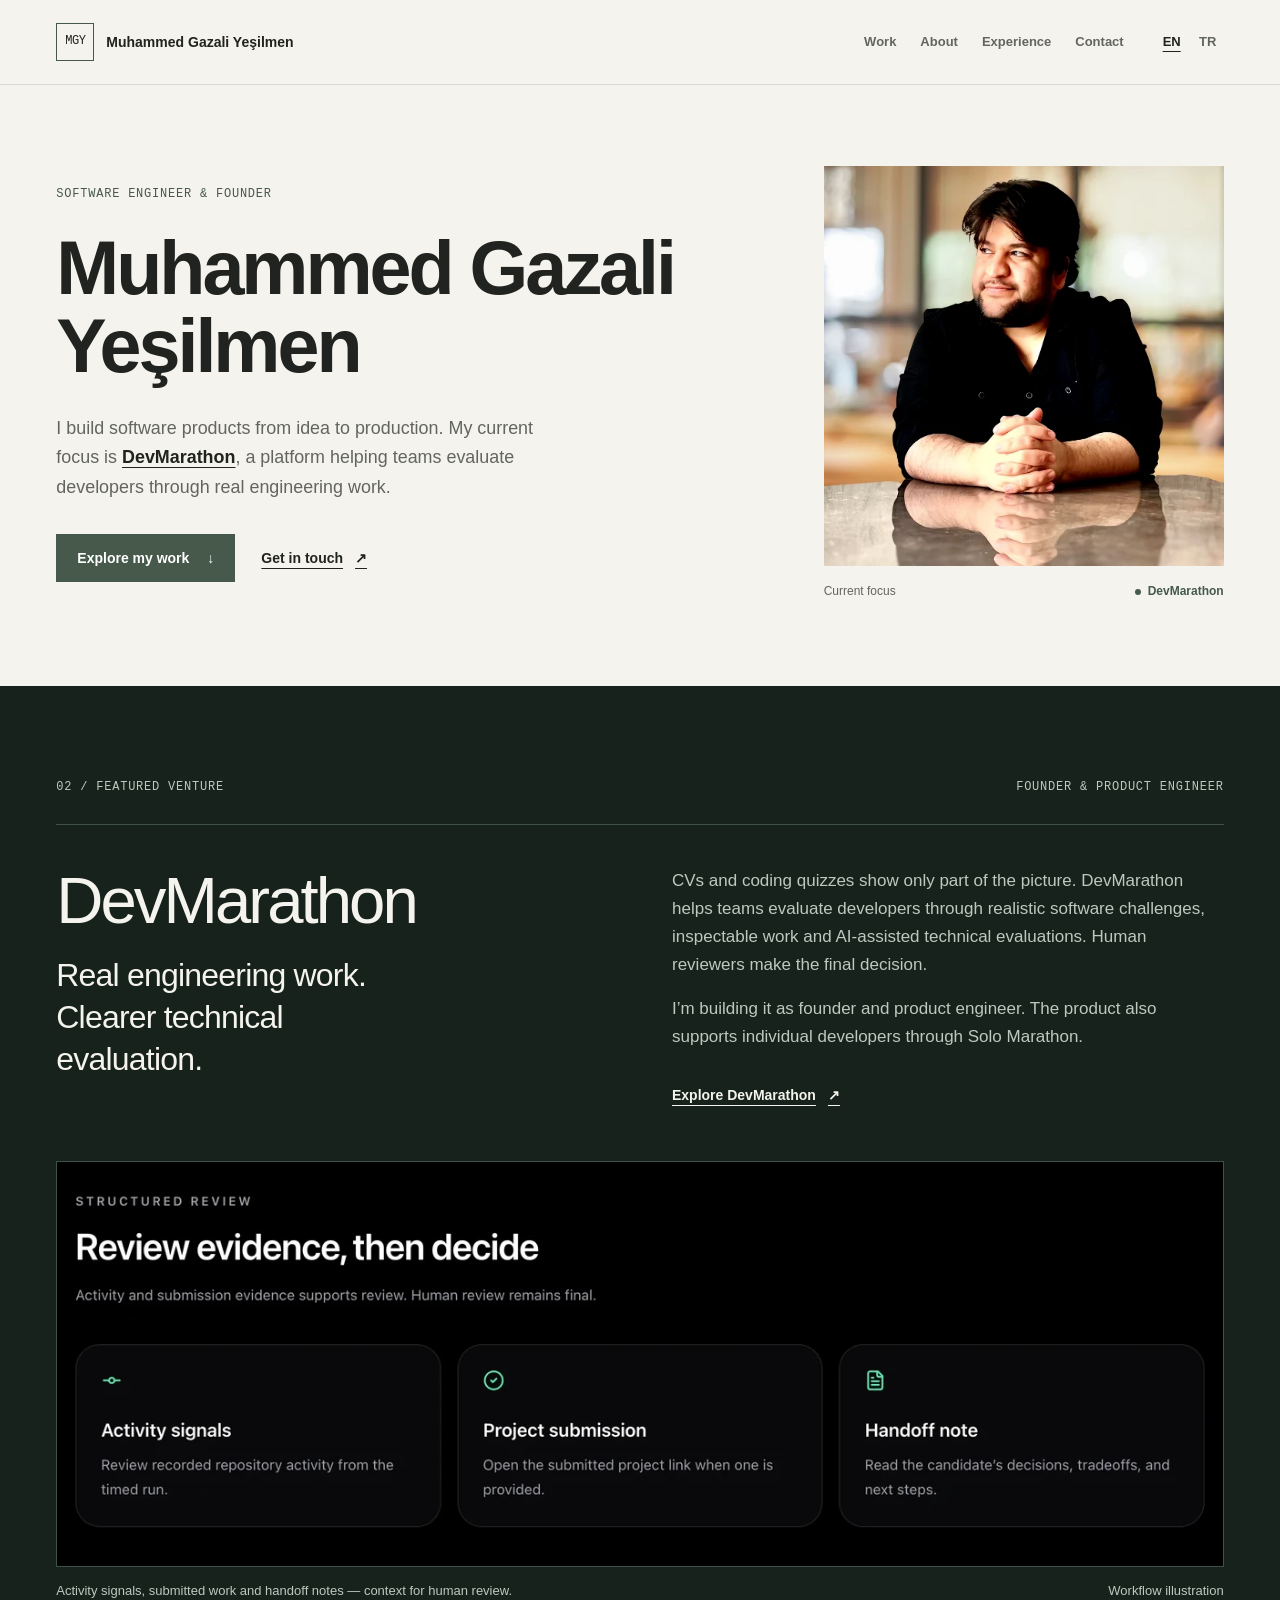
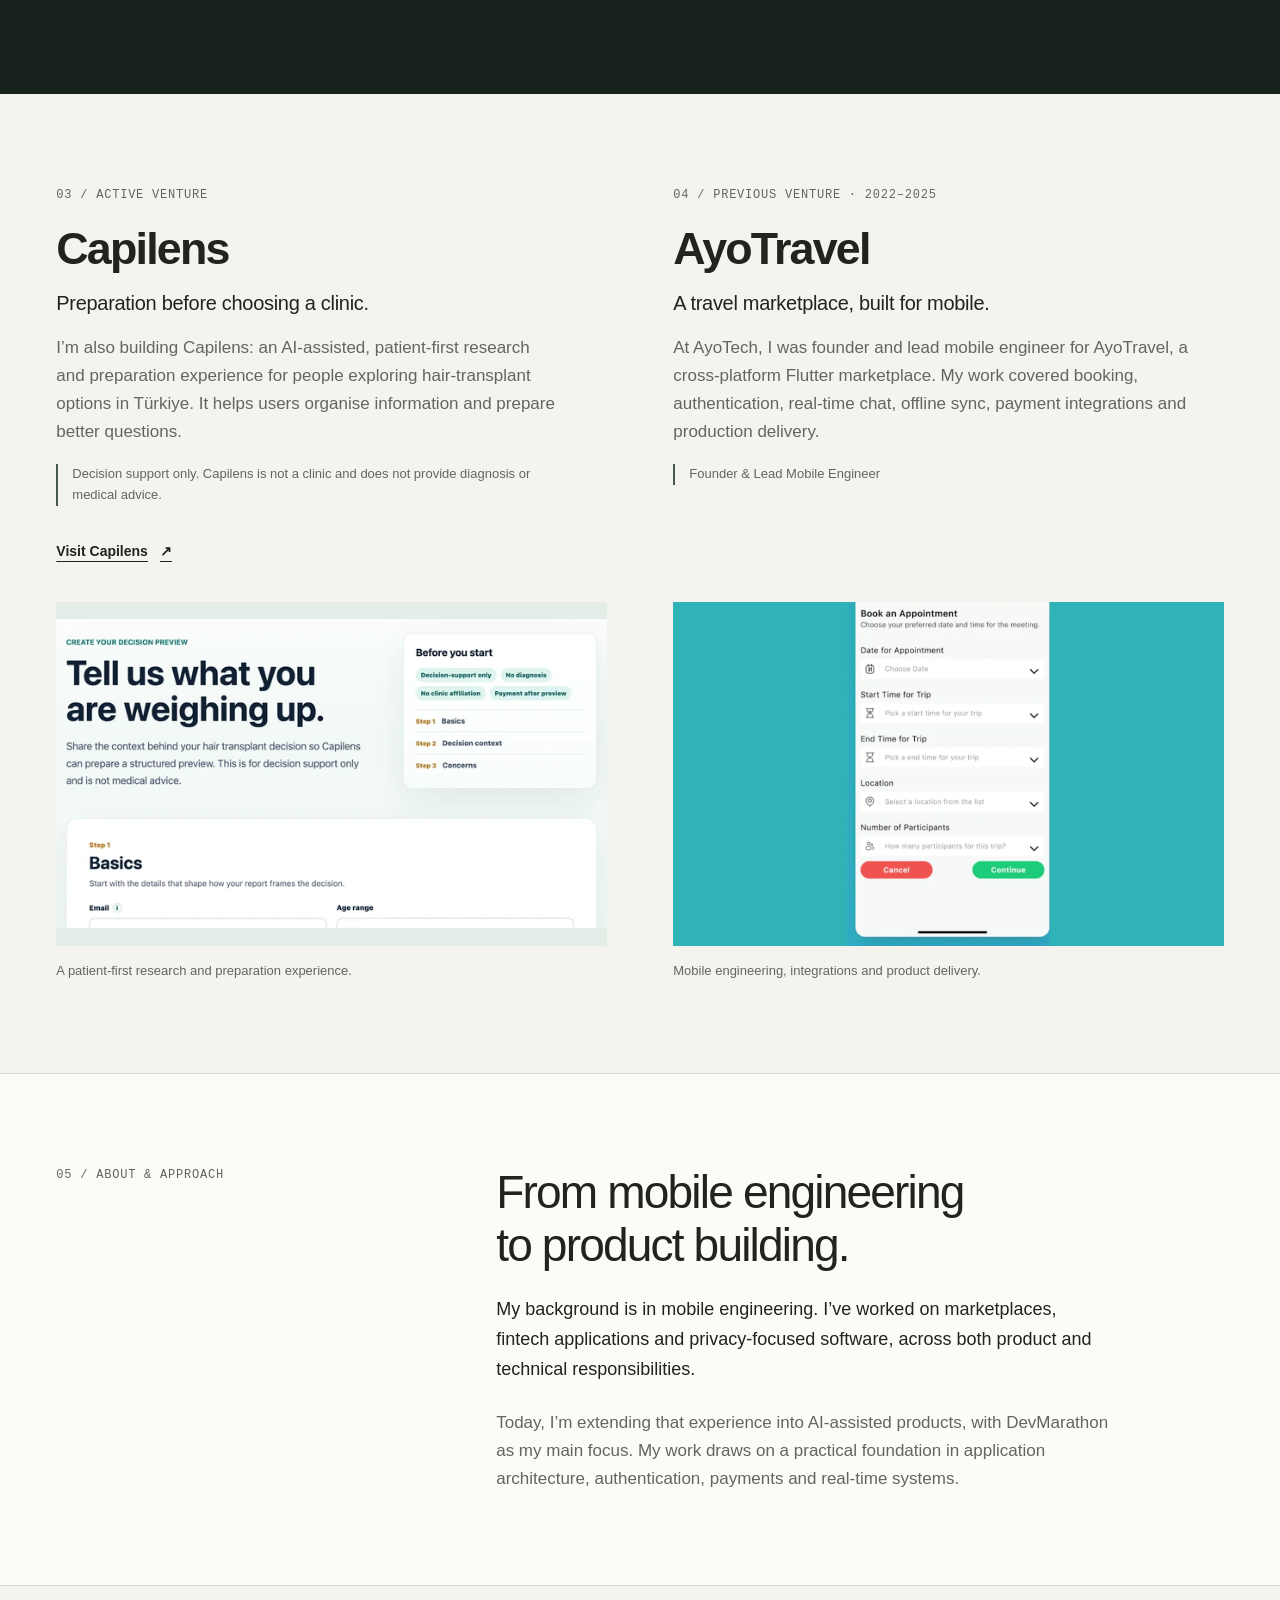
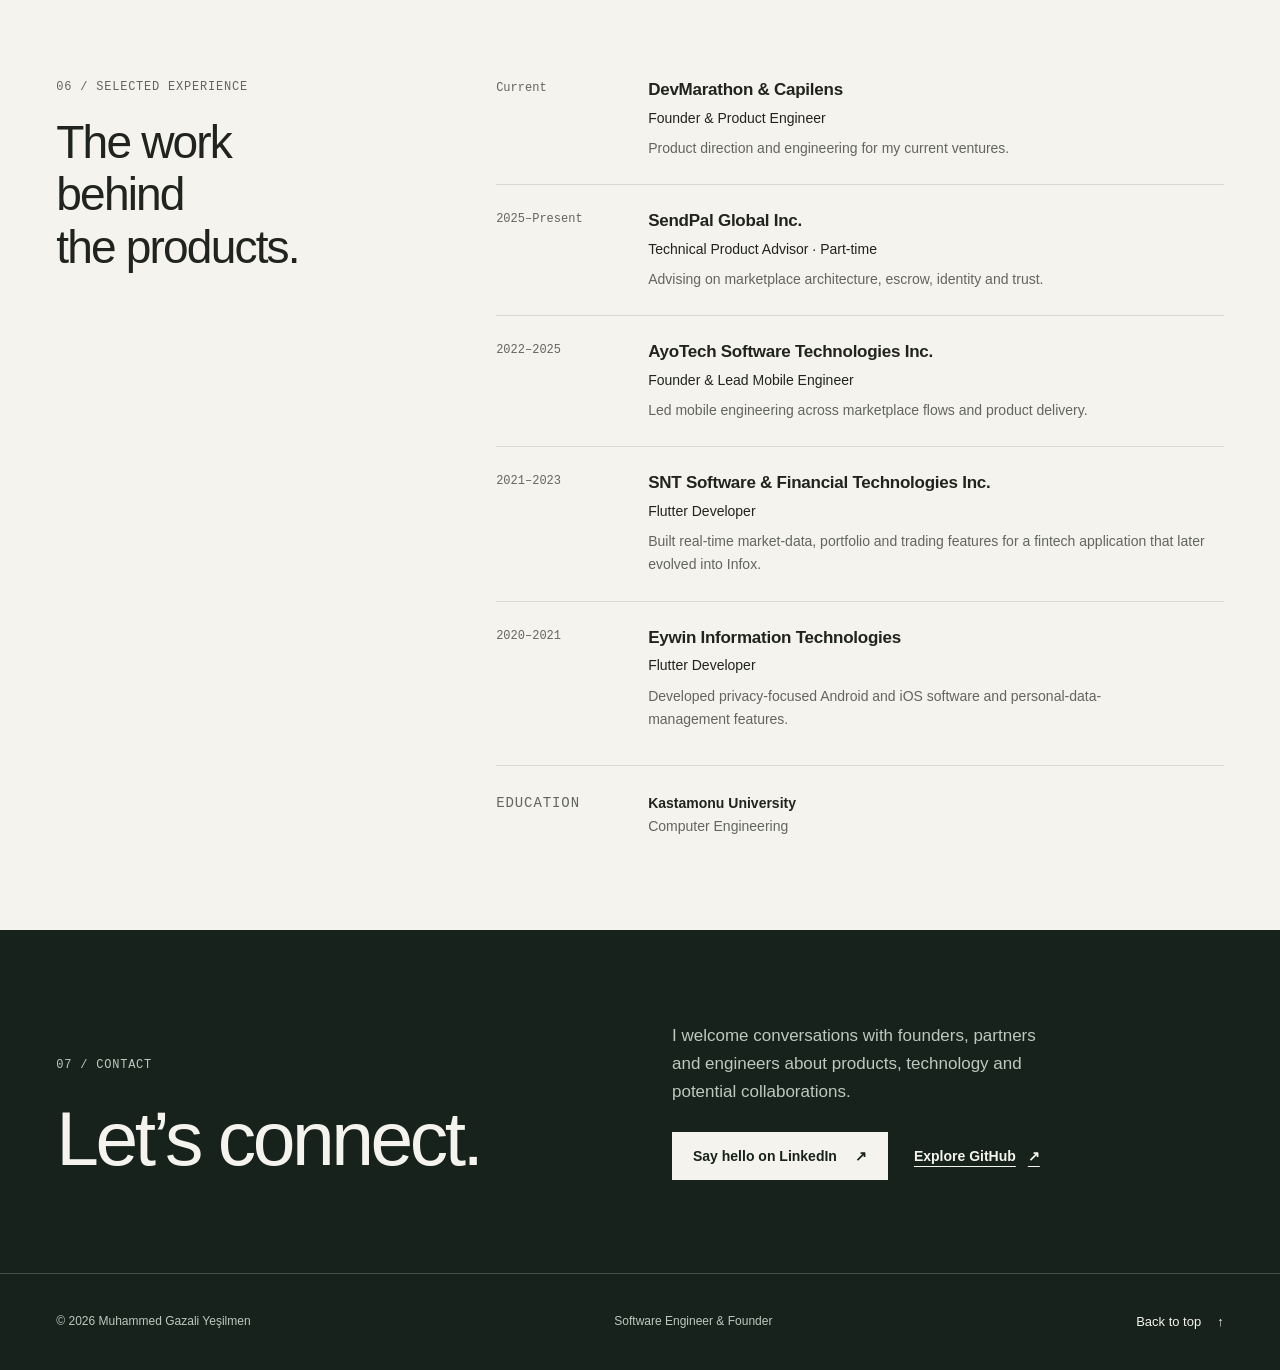
==== commit c001626e: "new version" ====
--- a/index.html
+++ b/index.html
@@ -3,361 +3,259 @@
 <head>
   <meta charset="utf-8">
   <meta name="viewport" content="width=device-width, initial-scale=1">
-  <title>Muhammed Gazali Yeşilmen — Technical Founder &amp; Product Engineer</title>
-  <meta name="description" content="Muhammed Gazali Yeşilmen is a technical founder and product engineer building DevMarathon and Capilens, with 5+ years of mobile and product engineering experience.">
+  <title>Muhammed Gazali Yeşilmen — Software Engineer &amp; Founder</title>
+  <meta name="description" content="Muhammed Gazali Yeşilmen is a software engineer and founder building DevMarathon, with a background in mobile engineering and shipping software products.">
   <link rel="canonical" href="https://muhammedyesilmen.com/">
   <link rel="alternate" hreflang="en" href="https://muhammedyesilmen.com/">
   <link rel="alternate" hreflang="tr" href="https://muhammedyesilmen.com/tr/">
   <link rel="alternate" hreflang="x-default" href="https://muhammedyesilmen.com/">
-  <meta property="og:type" content="website">
-  <meta property="og:locale" content="en_US">
+  <meta property="og:type" content="profile">
+  <meta property="og:locale" content="en_GB">
+  <meta property="og:locale:alternate" content="tr_TR">
   <meta property="og:site_name" content="Muhammed Gazali Yeşilmen">
-  <meta property="og:title" content="Muhammed Gazali Yeşilmen — Technical Founder &amp; Product Engineer">
-  <meta property="og:description" content="Building software products around execution, trust, and better decisions.">
+  <meta property="og:title" content="Muhammed Gazali Yeşilmen — Software Engineer &amp; Founder">
+  <meta property="og:description" content="Muhammed Gazali Yeşilmen is a software engineer and founder building DevMarathon, with a background in mobile engineering and shipping software products.">
   <meta property="og:url" content="https://muhammedyesilmen.com/">
   <meta property="og:image" content="https://muhammedyesilmen.com/assets/images/social-preview.png">
   <meta property="og:image:width" content="1200">
   <meta property="og:image:height" content="630">
-  <meta property="og:image:alt" content="Muhammed Gazali Yeşilmen — Technical Founder and Product Engineer">
+  <meta property="og:image:alt" content="Muhammed Gazali Yeşilmen — Software Engineer &amp; Founder. Currently building DevMarathon.">
   <meta name="twitter:card" content="summary_large_image">
-  <meta name="twitter:title" content="Muhammed Gazali Yeşilmen — Technical Founder &amp; Product Engineer">
-  <meta name="twitter:description" content="Building software products around execution, trust, and better decisions.">
+  <meta name="twitter:title" content="Muhammed Gazali Yeşilmen — Software Engineer &amp; Founder">
+  <meta name="twitter:description" content="Muhammed Gazali Yeşilmen is a software engineer and founder building DevMarathon, with a background in mobile engineering and shipping software products.">
   <meta name="twitter:image" content="https://muhammedyesilmen.com/assets/images/social-preview.png">
-  <meta name="theme-color" content="#f3f3ef">
+  <meta name="twitter:image:alt" content="Muhammed Gazali Yeşilmen — Software Engineer &amp; Founder. Currently building DevMarathon.">
+  <meta name="theme-color" content="#f5f3ed">
   <link rel="icon" href="assets/images/favicon.svg" type="image/svg+xml">
-  <link rel="stylesheet" href="assets/css/styles.css">
+  <link rel="stylesheet" href="assets/css/styles.css?v=20261025-5">
   <script type="application/ld+json">
+{
+  "@context": "https://schema.org",
+  "@graph": [
     {
-      "@context": "https://schema.org",
-      "@graph": [
-        {
-          "@type": "Person",
-          "@id": "https://muhammedyesilmen.com/#person",
-          "name": "Muhammed Gazali Yeşilmen",
-          "url": "https://muhammedyesilmen.com/",
-          "jobTitle": "Technical Founder & Product Engineer",
-          "sameAs": [
-            "https://www.linkedin.com/in/muhammedyesilmen/",
-            "https://github.com/mgy-programmer"
-          ],
-          "alumniOf": {
-            "@type": "CollegeOrUniversity",
-            "name": "Kastamonu University"
-          },
-          "knowsAbout": [
-            "Flutter",
-            "Mobile engineering",
-            "Product engineering",
-            "Marketplaces",
-            "Realtime systems",
-            "Payment integrations",
-            "AI-assisted product development"
-          ]
-        },
-        {
-          "@type": "WebSite",
-          "@id": "https://muhammedyesilmen.com/#website",
-          "name": "Muhammed Gazali Yeşilmen",
-          "url": "https://muhammedyesilmen.com/",
-          "inLanguage": "en",
-          "publisher": { "@id": "https://muhammedyesilmen.com/#person" }
-        }
+      "@type": "Person",
+      "@id": "https://muhammedyesilmen.com/#person",
+      "name": "Muhammed Gazali Yeşilmen",
+      "url": "https://muhammedyesilmen.com/",
+      "image": "https://muhammedyesilmen.com/assets/images/founder-portrait-1000.webp",
+      "jobTitle": "Software Engineer & Founder",
+      "sameAs": [
+        "https://www.linkedin.com/in/muhammedyesilmen/",
+        "https://github.com/mgy-programmer"
+      ],
+      "alumniOf": {
+        "@type": "CollegeOrUniversity",
+        "name": "Kastamonu University"
+      },
+      "knowsAbout": [
+        "Mobile engineering",
+        "Product engineering",
+        "Flutter",
+        "Marketplaces",
+        "Payment integrations",
+        "Realtime systems",
+        "AI-assisted product development"
       ]
+    },
+    {
+      "@type": "WebSite",
+      "@id": "https://muhammedyesilmen.com/#website",
+      "name": "Muhammed Gazali Yeşilmen",
+      "url": "https://muhammedyesilmen.com/",
+      "inLanguage": [
+        "en",
+        "tr"
+      ],
+      "publisher": {
+        "@id": "https://muhammedyesilmen.com/#person"
+      }
+    },
+    {
+      "@type": "ProfilePage",
+      "@id": "https://muhammedyesilmen.com/#profilepage",
+      "url": "https://muhammedyesilmen.com/",
+      "name": "Muhammed Gazali Yeşilmen — Software Engineer & Founder",
+      "description": "Muhammed Gazali Yeşilmen is a software engineer and founder building DevMarathon, with a background in mobile engineering and shipping software products.",
+      "inLanguage": "en",
+      "isPartOf": {
+        "@id": "https://muhammedyesilmen.com/#website"
+      },
+      "mainEntity": {
+        "@id": "https://muhammedyesilmen.com/#person"
+      }
     }
+  ]
+}
   </script>
-  <script src="assets/js/site.js" defer></script>
+  <script src="assets/js/site.js?v=20261025-3" defer></script>
 </head>
-<body data-locale="en">
+<body>
   <a class="skip-link" href="#main">Skip to main content</a>
 
   <header class="site-header" data-site-header>
-    <div class="header-inner">
+    <div class="shell header-inner">
       <a class="brand" href="#top" aria-label="Muhammed Gazali Yeşilmen, home">
         <span class="brand-mark" aria-hidden="true">MGY</span>
-        <span class="brand-name">Muhammed Yeşilmen</span>
+        <span class="brand-name">Muhammed Gazali Yeşilmen</span>
       </a>
-
-      <div class="header-desktop">
+      <div class="header-navigation">
         <nav class="primary-nav" aria-label="Primary navigation">
-          <a href="#work">Work</a>
-          <a href="#experience">Experience</a>
-          <a href="#about">About</a>
-          <a href="#contact">Profiles</a>
+            <a href="#work">Work</a>
+            <a href="#about">About</a>
+            <a href="#experience">Experience</a>
+            <a href="#contact">Contact</a>
         </nav>
-        <nav class="language-switch" aria-label="Language selection">
-          <a class="is-active" href="index.html" lang="en" hreflang="en" data-locale-link="en" aria-current="page">EN</a>
-          <span aria-hidden="true">/</span>
-          <a href="tr/index.html" lang="tr" hreflang="tr" data-locale-link="tr">TR</a>
-        </nav>
-      </div>
-
-      <button class="menu-button" type="button" aria-expanded="false" aria-controls="mobile-menu" data-menu-button>
-        <span>Menu</span>
-        <span class="menu-icon" aria-hidden="true"><i></i><i></i></span>
+        <nav class="language-switch" aria-label="Language selection"><a href="/" data-locale-path="/" lang="en" hreflang="en" aria-current="page">EN</a><a href="/tr/" data-locale-path="/tr/" lang="tr" hreflang="tr">TR</a></nav>
+      </div>
+      <button class="menu-toggle" type="button" data-menu-open aria-haspopup="dialog" aria-controls="mobile-menu" aria-expanded="false" hidden>
+        Menu<svg viewBox="0 0 22 16" fill="none" aria-hidden="true"><path d="M1 4h20M1 12h20" stroke="currentColor" stroke-width="1.5"/></svg>
       </button>
     </div>
-
-    <div class="mobile-menu" id="mobile-menu" data-mobile-menu hidden>
-      <div class="mobile-menu-panel" role="dialog" aria-modal="true" aria-label="Navigation menu">
-        <div class="mobile-menu-head">
-          <span class="brand-mark" aria-hidden="true">MGY</span>
-          <button class="menu-close" type="button" data-menu-close>Close</button>
-        </div>
-        <nav class="mobile-nav" aria-label="Mobile navigation">
-          <a href="#work"><span>01</span>Work</a>
-          <a href="#experience"><span>02</span>Experience</a>
-          <a href="#about"><span>03</span>About</a>
-          <a href="#contact"><span>04</span>Profiles</a>
-        </nav>
-        <nav class="language-switch language-switch-mobile" aria-label="Language selection">
-          <a class="is-active" href="index.html" lang="en" hreflang="en" data-locale-link="en" aria-current="page">English</a>
-          <a href="tr/index.html" lang="tr" hreflang="tr" data-locale-link="tr">Türkçe</a>
-        </nav>
-      </div>
-    </div>
   </header>
 
-  <main id="main">
-    <section class="hero" id="top" aria-labelledby="hero-title">
+  <dialog class="menu-dialog" id="mobile-menu" data-menu aria-labelledby="menu-title">
+    <div class="menu-panel">
+      <div class="menu-head">
+        <h2 id="menu-title">Navigation</h2>
+        <button class="menu-close" type="button" data-menu-close autofocus>Close <span aria-hidden="true">×</span></button>
+      </div>
+      <nav class="mobile-nav" aria-label="Mobile navigation">
+          <a href="#work"><span aria-hidden="true">01</span>Work</a>
+          <a href="#about"><span aria-hidden="true">02</span>About</a>
+          <a href="#experience"><span aria-hidden="true">03</span>Experience</a>
+          <a href="#contact"><span aria-hidden="true">04</span>Contact</a>
+      </nav>
+      <nav class="language-switch" aria-label="Language selection"><a href="/" data-locale-path="/" lang="en" hreflang="en" aria-current="page">English</a><a href="/tr/" data-locale-path="/tr/" lang="tr" hreflang="tr">Türkçe</a></nav>
+    </div>
+  </dialog>
+
+  <main id="main" tabindex="-1">
+    <section class="hero" id="top" aria-labelledby="hero-title" tabindex="-1">
       <div class="shell hero-grid">
         <div class="hero-copy">
-          <p class="kicker"><span class="status-dot" aria-hidden="true"></span>Technical Founder · Product Engineer</p>
-          <h1 id="hero-title">Building software products around execution, trust, and better decisions.</h1>
-          <div class="hero-bottom">
-            <p>Muhammed is the founder of DevMarathon and Capilens, with a professional engineering background spanning mobile products, fintech, marketplaces, and production software.</p>
-            <div class="action-row">
-              <a class="button button-primary" href="#work">Selected work</a>
-              <a class="text-link" href="https://www.linkedin.com/in/muhammedyesilmen/" target="_blank" rel="noopener noreferrer">LinkedIn<span aria-hidden="true">↗</span></a>
-            </div>
+          <p class="eyebrow">Software Engineer & Founder</p>
+          <h1 id="hero-title"><span>Muhammed Gazali</span> <span>Yeşilmen</span></h1>
+          <p class="hero-intro">I build software products from idea to production. My current focus is <a href="#work">DevMarathon</a>, a platform helping teams evaluate developers through real engineering work.</p>
+          <div class="actions">
+            <a class="button" href="#work">Explore my work <span aria-hidden="true">↓</span></a>
+            <a class="text-link" href="#contact">Get in touch <span aria-hidden="true">↗</span></a>
           </div>
         </div>
-
-        <aside class="current-note" aria-label="Current focus">
-          <p class="note-label">Now building</p>
-          <a href="https://www.devmarathon.com/" target="_blank" rel="noopener noreferrer">
-            <span>01</span>
-            <strong>DevMarathon</strong>
-            <small>Developer execution</small>
-          </a>
-          <a href="https://capilens.com/" target="_blank" rel="noopener noreferrer">
-            <span>02</span>
-            <strong>Capilens</strong>
-            <small>Decision support</small>
-          </a>
-        </aside>
-      </div>
-    </section>
-
-    <section class="proof" aria-label="Selected proof">
-      <div class="shell proof-grid">
-        <div class="proof-intro"><span>Selected proof</span><i aria-hidden="true"></i></div>
-        <div class="proof-item"><strong>5+</strong><span>years shipping<br>production software</span></div>
-        <div class="proof-item"><strong>3</strong><span>products built<br>and launched</span></div>
-        <div class="proof-item"><strong>3,500+</strong><span>AyoTravel<br>installs</span></div>
-        <div class="proof-item"><strong>3</strong><span>mobile stores<br>shipped to</span></div>
-      </div>
-    </section>
-
-    <section class="flagship section-dark" id="work" aria-labelledby="devmarathon-title">
+        <figure class="portrait">
+          <picture>
+            <source type="image/webp" srcset="assets/images/founder-portrait-520.webp 520w, assets/images/founder-portrait-760.webp 760w, assets/images/founder-portrait-1000.webp 1000w" sizes="(max-width: 380px) 140px, (max-width: 620px) 160px, (max-width: 860px) 36vw, 400px">
+            <img src="assets/images/founder-portrait-520.jpg" srcset="assets/images/founder-portrait-520.jpg 520w, assets/images/founder-portrait-760.jpg 760w, assets/images/founder-portrait-1000.jpg 1000w" sizes="(max-width: 380px) 140px, (max-width: 620px) 160px, (max-width: 860px) 36vw, 400px" width="520" height="520" alt="Portrait of Muhammed Gazali Yeşilmen." loading="eager" fetchpriority="high" decoding="async">
+          </picture>
+          <figcaption><span>Current focus</span><strong><span class="caption-mark" aria-hidden="true"></span>DevMarathon</strong></figcaption>
+        </figure>
+      </div>
+    </section>
+
+    <section class="section feature" id="work" aria-labelledby="devmarathon-title" tabindex="-1">
       <div class="shell">
-        <div class="section-heading section-heading-light">
-          <p class="section-index">01 / Flagship work</p>
-          <div>
-            <p class="product-status"><span aria-hidden="true"></span>Current · Founder &amp; Product Engineer</p>
-            <h2 id="devmarathon-title">Evaluate developers through real execution.</h2>
-            <p>DevMarathon is an AI-assisted developer challenge platform. Developers complete structured 72-hour build marathons; organizations can run hiring challenges based on delivered work rather than relying only on résumés and interviews.</p>
-            <div class="inline-facts" aria-label="DevMarathon focus areas">
-              <span>Structured build challenges</span>
-              <span>Execution evidence</span>
-              <span>Developer evaluation</span>
-            </div>
-            <a class="button button-light" href="https://www.devmarathon.com/" target="_blank" rel="noopener noreferrer">Visit DevMarathon <span aria-hidden="true">↗</span></a>
+        <div class="feature-topline"><p class="eyebrow">02 / Featured venture</p><p class="eyebrow">Founder & Product Engineer</p></div>
+        <div class="feature-grid">
+          <div><h2 id="devmarathon-title">DevMarathon</h2><p class="feature-deck">Real engineering work. Clearer technical evaluation.</p></div>
+          <div class="feature-copy">
+            <p>CVs and coding quizzes show only part of the picture. DevMarathon helps teams evaluate developers through realistic software challenges, inspectable work and AI-assisted technical evaluations. Human reviewers make the final decision.</p>
+            <p>I’m building it as founder and product engineer. The product also supports individual developers through Solo Marathon.</p>
+            <a class="text-link" href="https://www.devmarathon.com/" target="_blank" rel="noopener noreferrer">Explore DevMarathon <span aria-hidden="true">↗</span></a>
           </div>
         </div>
-
-        <figure class="browser-frame browser-frame-dark">
-          <figcaption class="browser-bar">
-            <span class="browser-controls" aria-hidden="true"><i></i><i></i><i></i></span>
-            <span>devmarathon.com</span>
-            <span class="browser-meta">Live product</span>
-          </figcaption>
-          <picture>
-            <source type="image/webp" srcset="assets/images/product-devmarathon.webp">
-            <img src="assets/images/product-devmarathon.png" width="2880" height="2160" alt="DevMarathon hiring demo showing a company challenge brief, a candidate run workspace, and structured review evidence." loading="lazy" decoding="async">
-          </picture>
-        </figure>
-      </div>
-    </section>
-
-    <section class="product-section" id="capilens" aria-labelledby="capilens-title">
-      <div class="shell product-grid">
-        <div class="product-copy">
-          <p class="section-index">02 / Current product</p>
-          <p class="product-status"><span aria-hidden="true"></span>Founder &amp; Product Engineer · Since March 2026</p>
-          <h2 id="capilens-title">Clarity before a high-trust decision.</h2>
-          <p>Capilens is patient-first, AI-assisted decision support for people researching hair transplant options in Türkiye. It helps users organize information and prepare better questions before choosing a clinic.</p>
-          <p class="boundary-note">Decision support, not diagnosis or medical advice. Capilens is not a clinic.</p>
-          <div class="product-footer">
-            <a class="text-link" href="https://capilens.com/" target="_blank" rel="noopener noreferrer">Visit Capilens<span aria-hidden="true">↗</span></a>
-            <span>EN · TR · DE · ES · FR · AR</span>
+        <figure class="product-figure">
+            <picture>
+              <source type="image/webp" srcset="assets/images/devmarathon-review-640.webp 640w, assets/images/devmarathon-review-1280.webp 1280w" sizes="(max-width: 1320px) 92vw, 1200px">
+              <img src="assets/images/devmarathon-review-640.jpg" srcset="assets/images/devmarathon-review-640.jpg 640w, assets/images/devmarathon-review-1280.jpg 1280w" sizes="(max-width: 1320px) 92vw, 1200px" width="640" height="222" alt="Illustration of DevMarathon’s review workflow, showing activity signals, submitted work and handoff notes as context for human review." loading="lazy" decoding="async">
+            </picture>
+          <figcaption><span>Activity signals, submitted work and handoff notes — context for human review.</span><span class="figure-source">Workflow illustration</span></figcaption>
+        </figure>
+      </div>
+    </section>
+
+    <div class="shell other-work">
+      <section class="venture" id="capilens" aria-labelledby="capilens-title" tabindex="-1">
+        <p class="eyebrow">03 / Active venture</p>
+        <h2 id="capilens-title">Capilens</h2>
+        <p class="venture-deck">Preparation before choosing a clinic.</p>
+        <p class="venture-description">I’m also building Capilens: an AI-assisted, patient-first research and preparation experience for people exploring hair-transplant options in Türkiye. It helps users organise information and prepare better questions.</p>
+        <p class="venture-note">Decision support only. Capilens is not a clinic and does not provide diagnosis or medical advice.</p>
+        <a class="text-link" href="https://capilens.com/" target="_blank" rel="noopener noreferrer">Visit Capilens <span aria-hidden="true">↗</span></a>
+        <figure class="venture-media">
+            <picture>
+              <source type="image/webp" srcset="assets/images/capilens-assessment-640.webp 640w, assets/images/capilens-assessment-1280.webp 1280w" sizes="(max-width: 620px) 92vw, (max-width: 1320px) 44vw, 564px">
+              <img src="assets/images/capilens-assessment-640.jpg" srcset="assets/images/capilens-assessment-640.jpg 640w, assets/images/capilens-assessment-1280.jpg 1280w" sizes="(max-width: 620px) 92vw, (max-width: 1320px) 44vw, 564px" width="640" height="360" alt="Capilens decision-preview screen with preparation steps, information boundaries and the beginning of an assessment." loading="lazy" decoding="async">
+            </picture>
+        </figure>
+        <p class="venture-footnote">A patient-first research and preparation experience.</p>
+      </section>
+
+      <section class="venture" id="ayotravel" aria-labelledby="ayotravel-title" tabindex="-1">
+        <p class="eyebrow">04 / Previous venture · 2022–2025</p>
+        <h2 id="ayotravel-title">AyoTravel</h2>
+        <p class="venture-deck">A travel marketplace, built for mobile.</p>
+        <p class="venture-description">At AyoTech, I was founder and lead mobile engineer for AyoTravel, a cross-platform Flutter marketplace. My work covered booking, authentication, real-time chat, offline sync, payment integrations and production delivery.</p>
+        <p class="venture-note">Founder & Lead Mobile Engineer</p>
+        <figure class="venture-media venture-media--ayo">
+            <picture>
+              <source type="image/webp" srcset="assets/images/ayotravel-mobile-640.webp 640w, assets/images/ayotravel-mobile-1280.webp 1280w" sizes="(max-width: 620px) 34vw, 210px">
+              <img src="assets/images/ayotravel-mobile-640.jpg" srcset="assets/images/ayotravel-mobile-640.jpg 640w, assets/images/ayotravel-mobile-1280.jpg 1280w" sizes="(max-width: 620px) 34vw, 210px" width="640" height="1089" alt="An appointment-booking screen from the AyoTravel mobile application, with date, time, location and participant fields." loading="lazy" decoding="async">
+            </picture>
+        </figure>
+        <p class="venture-footnote">Mobile engineering, integrations and product delivery.</p>
+      </section>
+    </div>
+
+    <section class="section about" id="about" aria-labelledby="about-title" tabindex="-1">
+      <div class="shell editorial-grid">
+        <p class="eyebrow">05 / About & approach</p>
+        <div class="about-copy">
+          <h2 class="section-heading" id="about-title">From mobile engineering to product building.</h2>
+          <p class="lead">My background is in mobile engineering. I’ve worked on marketplaces, fintech applications and privacy-focused software, across both product and technical responsibilities.</p>
+          <p>Today, I’m extending that experience into AI-assisted products, with DevMarathon as my main focus. My work draws on a practical foundation in application architecture, authentication, payments and real-time systems.</p>
+        </div>
+      </div>
+    </section>
+
+    <section class="section experience" id="experience" aria-labelledby="experience-title" tabindex="-1">
+      <div class="shell editorial-grid">
+        <div><p class="eyebrow">06 / Selected experience</p><h2 class="section-heading" id="experience-title">The work behind the products.</h2></div>
+        <div>
+          <ol class="timeline">
+          <li>
+            <span class="timeline-period">Current</span>
+            <div><h3>DevMarathon &amp; Capilens</h3><p class="role">Founder &amp; Product Engineer</p><p class="responsibility">Product direction and engineering for my current ventures.</p></div>
+          </li>
+          <li>
+            <time datetime="2025-09">2025–Present</time>
+            <div><h3>SendPal Global Inc.</h3><p class="role">Technical Product Advisor · Part-time</p><p class="responsibility">Advising on marketplace architecture, escrow, identity and trust.</p></div>
+          </li>
+          <li>
+            <time datetime="2022-09">2022–2025</time>
+            <div><h3>AyoTech Software Technologies Inc.</h3><p class="role">Founder &amp; Lead Mobile Engineer</p><p class="responsibility">Led mobile engineering across marketplace flows and product delivery.</p></div>
+          </li>
+          <li>
+            <time datetime="2021-11">2021–2023</time>
+            <div><h3>SNT Software &amp; Financial Technologies Inc.</h3><p class="role">Flutter Developer</p><p class="responsibility">Built real-time market-data, portfolio and trading features for a fintech application that later evolved into Infox.</p></div>
+          </li>
+          <li>
+            <time datetime="2020-07">2020–2021</time>
+            <div><h3>Eywin Information Technologies</h3><p class="role">Flutter Developer</p><p class="responsibility">Developed privacy-focused Android and iOS software and personal-data-management features.</p></div>
+          </li>
+          </ol>
+          <div class="education"><p class="eyebrow">Education</p><p><strong>Kastamonu University</strong><br><span>Computer Engineering</span></p></div>
+        </div>
+      </div>
+    </section>
+
+    <section class="section contact" id="contact" aria-labelledby="contact-title" tabindex="-1">
+      <div class="shell contact-grid">
+        <div><p class="eyebrow">07 / Contact</p><h2 id="contact-title">Let’s connect.</h2></div>
+        <div class="contact-copy">
+          <p>I welcome conversations with founders, partners and engineers about products, technology and potential collaborations.</p>
+          <div class="actions">
+            <a class="button" href="https://www.linkedin.com/in/muhammedyesilmen/" target="_blank" rel="noopener noreferrer">Say hello on LinkedIn <span aria-hidden="true">↗</span></a>
+            <a class="text-link" href="https://github.com/mgy-programmer" target="_blank" rel="noopener noreferrer">Explore GitHub <span aria-hidden="true">↗</span></a>
           </div>
-        </div>
-
-        <figure class="browser-frame">
-          <figcaption class="browser-bar">
-            <span class="browser-controls" aria-hidden="true"><i></i><i></i><i></i></span>
-            <span>capilens.com</span>
-            <span class="browser-meta">Live product</span>
-          </figcaption>
-          <picture>
-            <source type="image/webp" srcset="assets/images/product-capilens.webp">
-            <img src="assets/images/product-capilens.png" width="2880" height="1960" alt="Capilens assessment showing the decision-preview steps and an empty patient decision-support form." loading="lazy" decoding="async">
-          </picture>
-        </figure>
-      </div>
-    </section>
-
-    <section class="previous-venture" id="ayotravel" aria-labelledby="ayotravel-title">
-      <div class="shell">
-        <div class="case-heading">
-          <div>
-            <p class="section-index">03 / Previous venture</p>
-            <p class="case-period">AyoTech Software Technologies Inc. · 2022–2025</p>
-          </div>
-          <div>
-            <h2 id="ayotravel-title">A travel marketplace taken from idea to production.</h2>
-            <p>As founder and lead mobile engineer, Muhammed built AyoTravel as a cross-platform Flutter marketplace with booking, authentication, realtime chat, offline sync, payments, and multilingual product flows.</p>
-          </div>
-        </div>
-
-        <div class="case-layout">
-          <dl class="case-stats">
-            <div><dt>3,500+</dt><dd>installs</dd></div>
-            <div><dt>230+</dt><dd>registered users</dd></div>
-            <div><dt>60k+</dt><dd>lines of Flutter</dd></div>
-            <div><dt>3 stores</dt><dd>App Store · Google Play · AppGallery</dd></div>
-          </dl>
-          <figure class="browser-frame browser-frame-compact">
-            <figcaption class="browser-bar">
-              <span class="browser-controls" aria-hidden="true"><i></i><i></i><i></i></span>
-              <span>AyoTravel</span>
-              <span class="browser-meta">Shipped product</span>
-            </figcaption>
-            <picture>
-              <source type="image/webp" srcset="assets/images/product-ayotravel.webp">
-              <img src="assets/images/product-ayotravel.png" width="2880" height="1960" alt="Current AyoTravel presentation showing guide discovery, appointments, content, and realtime messaging screens from the mobile application." loading="lazy" decoding="async">
-            </picture>
-          </figure>
-        </div>
-
-        <ul class="case-capabilities" aria-label="AyoTravel engineering details">
-          <li>MVVM architecture</li>
-          <li>Atomic Design</li>
-          <li>Firebase realtime chat</li>
-          <li>Offline sync</li>
-          <li>PayTR 3D Secure</li>
-          <li>Cross-platform releases</li>
-        </ul>
-      </div>
-    </section>
-
-    <section class="experience" id="experience" aria-labelledby="experience-title">
-      <div class="shell editorial-grid">
-        <div class="sticky-heading">
-          <p class="section-index">04 / Experience</p>
-          <h2 id="experience-title">Engineering and founder experience.</h2>
-        </div>
-
-        <ol class="timeline">
-          <li>
-            <time datetime="2026-03">2026—Present</time>
-            <div><h3>DevMarathon &amp; Capilens</h3><p class="role">Founder &amp; Product Engineer</p><p>Building two AI-assisted SaaS products around developer execution and patient-first decision support.</p></div>
-          </li>
-          <li>
-            <time datetime="2025-09">2025—Present</time>
-            <div><h3>SendPal Global Inc.</h3><p class="role">Technical Product Advisor · Part-time</p><p>Advising a crowd-shipping marketplace on product direction, escrow, identity, trust, safety, and architecture.</p></div>
-          </li>
-          <li>
-            <time datetime="2022-09">2022—2025</time>
-            <div><h3>AyoTech Software Technologies Inc.</h3><p class="role">Founder &amp; Lead Mobile Engineer</p><p>Founded the company and shipped AyoTravel across three mobile stores.</p></div>
-          </li>
-          <li>
-            <time datetime="2021-11">2021—2023</time>
-            <div><h3>SNT Software &amp; Financial Technologies Inc.</h3><p class="role">Flutter Developer</p><p>Built realtime market-data, portfolio, and trading flows for a fintech application that later evolved into Infox.</p></div>
-          </li>
-          <li>
-            <time datetime="2020-07">2020—2021</time>
-            <div><h3>Eywin Information Technologies</h3><p class="role">Flutter Developer</p><p>Developed privacy-focused Android and iOS software and user-facing personal-data-management features.</p></div>
-          </li>
-        </ol>
-      </div>
-    </section>
-
-    <section class="capabilities" aria-labelledby="capabilities-title">
-      <div class="shell">
-        <div class="section-heading-compact">
-          <p class="section-index">05 / Engineering</p>
-          <h2 id="capabilities-title">Product depth, grounded in mobile engineering.</h2>
-        </div>
-
-        <div class="capability-grid">
-          <article>
-            <span>01</span>
-            <h3>Product Engineering</h3>
-            <p>Mobile systems, marketplaces, booking flows, authentication, payments, realtime experiences, and production delivery.</p>
-          </article>
-          <article>
-            <span>02</span>
-            <h3>Mobile Engineering</h3>
-            <p>Flutter, Dart, MVVM, Atomic Design, Clean Architecture, modularization, performance, testing, and store releases.</p>
-          </article>
-          <article>
-            <span>03</span>
-            <h3>Backend &amp; Data</h3>
-            <p>Firebase, Supabase, PostgreSQL, SQL, REST APIs, authentication, and FastAPI fundamentals.</p>
-          </article>
-          <article>
-            <span>04</span>
-            <h3>AI-assisted Development</h3>
-            <p>Cursor, Codex, Claude API, and AI-assisted product workflows for moving from product decisions to shipped software.</p>
-          </article>
-        </div>
-      </div>
-    </section>
-
-    <section class="about" id="about" aria-labelledby="about-title">
-      <div class="shell about-grid">
-        <figure class="portrait-frame">
-          <picture>
-            <source type="image/webp" srcset="assets/images/founder-portrait-520.webp 520w, assets/images/founder-portrait-760.webp 760w, assets/images/founder-portrait-1000.webp 1000w" sizes="(max-width: 700px) calc(100vw - 40px), 340px">
-            <source type="image/jpeg" srcset="assets/images/founder-portrait-520.jpg 520w, assets/images/founder-portrait-760.jpg 760w, assets/images/founder-portrait-1000.jpg 1000w" sizes="(max-width: 700px) calc(100vw - 40px), 340px">
-            <img src="assets/images/founder-portrait-520.jpg" width="520" height="520" alt="Portrait of Muhammed Gazali Yeşilmen." loading="lazy" decoding="async">
-          </picture>
-          <figcaption>Muhammed Gazali Yeşilmen</figcaption>
-        </figure>
-
-        <div class="about-copy">
-          <p class="section-index">06 / Founder</p>
-          <h2 id="about-title">From mobile engineering to building products.</h2>
-          <p class="about-lead">Muhammed is a computer engineer and technical founder whose background began in mobile engineering and expanded into marketplaces, fintech systems, product architecture, and AI-assisted software products.</p>
-          <p>His strongest professional foundation is Flutter and mobile engineering; his current work extends that experience into AI-assisted SaaS product development.</p>
-          <div class="education">
-            <span>Education</span>
-            <p><strong>Kastamonu University</strong><br>Computer Engineering</p>
-          </div>
-        </div>
-      </div>
-    </section>
-
-    <section class="contact section-dark" id="contact" aria-labelledby="contact-title">
-      <div class="shell contact-grid">
-        <div>
-          <p class="section-index">07 / Profiles</p>
-          <h2 id="contact-title">For professional conversations, connect through these public profiles.</h2>
-        </div>
-        <div class="contact-links">
-          <a href="https://www.linkedin.com/in/muhammedyesilmen/" target="_blank" rel="noopener noreferrer"><span>Professional profile</span><strong>LinkedIn</strong><i aria-hidden="true">↗</i></a>
-          <a href="https://github.com/mgy-programmer" target="_blank" rel="noopener noreferrer"><span>Code profile</span><strong>GitHub</strong><i aria-hidden="true">↗</i></a>
         </div>
       </div>
     </section>
@@ -365,9 +263,9 @@
 
   <footer class="site-footer">
     <div class="shell footer-inner">
-      <a class="brand" href="#top" aria-label="Back to top"><span class="brand-mark" aria-hidden="true">MGY</span><span class="brand-name">Muhammed Gazali Yeşilmen</span></a>
-      <p>Technical Founder &amp; Product Engineer</p>
       <p>© 2026 Muhammed Gazali Yeşilmen</p>
+      <p>Software Engineer & Founder</p>
+      <a href="#top">Back to top <span aria-hidden="true">↑</span></a>
     </div>
   </footer>
 </body>
--- a/assets/css/styles.css
+++ b/assets/css/styles.css
@@ -1,1560 +1,364 @@
 :root {
   color-scheme: light;
-  --bg: #f3f3ef;
-  --surface: #fafaf7;
-  --surface-strong: #ffffff;
-  --ink: #121413;
-  --muted: #626761;
-  --quiet: #8a8f89;
-  --line: #d7dad4;
-  --line-strong: #b9bdb6;
-  --dark: #101211;
-  --dark-surface: #181b19;
-  --dark-ink: #f5f5f0;
-  --dark-muted: #aeb3ad;
-  --accent: #4d5ae5;
-  --accent-dark: #3945cc;
-  --dev: #45e1a8;
-  --focus: #3158ff;
+  --bg: #f5f3ed;
+  --surface: #fcfbf7;
+  --ink: #20231f;
+  --muted: #62665e;
+  --accent: #46594b;
+  --line: #d8d9cf;
+  --dark: #17221c;
+  --dark-ink: #f5f3ed;
+  --dark-muted: #bdc9bf;
+  --dark-line: #405247;
+  --focus: #81521d;
+  --shell: 1200px;
+  --gutter: clamp(20px, 4.4vw, 64px);
+  --header: 84px;
   --font: Inter, ui-sans-serif, -apple-system, BlinkMacSystemFont, "Segoe UI", Roboto, Helvetica, Arial, sans-serif;
   --mono: "SFMono-Regular", Consolas, "Liberation Mono", Menlo, monospace;
-  --shell: 1240px;
-  --gutter: clamp(20px, 4vw, 56px);
-  --header: 72px;
-  --radius-sm: 5px;
-  --radius-md: 10px;
-  --radius-lg: 14px;
-  --ease: 180ms ease;
-}
-
-*,
-*::before,
-*::after {
-  box-sizing: border-box;
-}
-
+}
+
+/* Base: essential content and navigation work without JavaScript. */
+*, *::before, *::after { box-sizing: border-box; }
+[hidden] { display: none !important; }
 html {
-  min-width: 320px;
+  scroll-behavior: smooth;
+  scroll-padding-top: calc(var(--header) + 20px);
+  background: var(--bg);
   color: var(--ink);
-  background: var(--bg);
-  scroll-behavior: smooth;
-  scroll-padding-top: calc(var(--header) + 24px);
+  -webkit-text-size-adjust: 100%;
   text-size-adjust: 100%;
 }
-
 body {
-  min-width: 320px;
   margin: 0;
-  overflow-x: hidden;
-  background: var(--bg);
   font-family: var(--font);
-  font-size: 16px;
-  line-height: 1.6;
-  text-rendering: optimizeLegibility;
+  font-size: 17px;
+  line-height: 1.65;
   -webkit-font-smoothing: antialiased;
-}
-
-body.menu-open {
-  overflow: hidden;
-}
-
-img,
-picture {
-  display: block;
-  max-width: 100%;
-}
-
-img {
-  height: auto;
-}
-
-button,
-a {
-  -webkit-tap-highlight-color: transparent;
-}
-
-a {
-  color: inherit;
-}
-
-button {
-  font: inherit;
-}
-
-h1,
-h2,
-h3,
-p,
-figure,
-dl,
-dd {
-  margin-top: 0;
-}
-
-h1,
-h2,
-h3 {
-  text-wrap: balance;
-}
-
-p {
-  text-wrap: pretty;
-}
-
-:focus {
-  outline: 0;
-}
-
-:focus-visible {
-  outline: 3px solid var(--focus);
-  outline-offset: 4px;
-  border-radius: var(--radius-sm);
-}
-
-::selection {
+  overflow-wrap: break-word;
+}
+html.menu-open, .menu-open body { overflow: hidden; }
+img { display: block; max-width: 100%; height: auto; }
+picture { display: block; }
+a { color: inherit; }
+button { font: inherit; }
+button, a { -webkit-tap-highlight-color: transparent; }
+h1, h2, h3, p, figure, dl, dd { margin: 0; }
+h1, h2, h3 { text-wrap: balance; }
+p { text-wrap: pretty; }
+:focus-visible { outline: 3px solid var(--focus); outline-offset: 5px; }
+/* Fragment targets receive focus for reading order, without outlining a whole section. */
+main:focus-visible, section[tabindex="-1"]:focus-visible { outline: none; }
+.feature :focus-visible, .contact :focus-visible { outline-color: #e6c893; }
+::selection { color: var(--surface); background: var(--accent); }
+.shell { width: min(var(--shell), calc(100% - var(--gutter) * 2)); margin-inline: auto; }
+.section { padding-block: clamp(64px, 7.2vw, 104px); }
+.eyebrow {
+  color: var(--muted);
+  font-family: var(--mono);
+  font-size: 0.75rem;
+  font-weight: 500;
+  line-height: 1.65;
+  letter-spacing: 0.065em;
+  text-transform: uppercase;
+}
+.skip-link {
+  position: fixed;
+  inset: 12px auto auto 12px;
+  z-index: 100;
+  padding: 10px 16px;
   color: #fff;
   background: var(--accent);
-}
-
-.shell {
-  width: min(var(--shell), calc(100% - (var(--gutter) * 2)));
-  margin-inline: auto;
-}
-
-.skip-link {
+  transform: translateY(-180%);
+}
+.skip-link:focus { transform: translateY(0); }
+
+/* Header */
+.site-header { position: sticky; top: 0; z-index: 20; border-bottom: 1px solid var(--line); background: var(--bg); }
+.header-inner { min-height: var(--header); display: flex; align-items: center; justify-content: space-between; gap: 24px; }
+.brand { min-height: 44px; display: inline-flex; align-items: center; gap: 12px; text-decoration: none; }
+.brand-mark {
+  display: grid;
+  width: 38px;
+  height: 38px;
+  flex-shrink: 0;
+  place-items: center;
+  border: 1px solid var(--accent);
+  font-family: var(--mono);
+  font-size: 0.75rem;
+  letter-spacing: -0.04em;
+}
+.brand-name { font-size: 0.875rem; font-weight: 650; line-height: 1.35; }
+.header-navigation { display: flex; align-items: center; gap: 32px; }
+.primary-nav, .language-switch { display: flex; align-items: center; gap: 24px; }
+.primary-nav a, .language-switch a {
+  display: inline-flex;
+  min-height: 44px;
+  align-items: center;
+  color: var(--muted);
+  font-size: 0.8125rem;
+  font-weight: 600;
+  text-decoration: none;
+}
+.primary-nav a:hover, .language-switch a:hover { color: var(--accent); text-decoration: underline; text-underline-offset: 5px; }
+.language-switch { gap: 4px; }
+.language-switch a { min-width: 32px; justify-content: center; }
+.language-switch a[aria-current] { color: var(--ink); text-decoration: underline; text-underline-offset: 5px; }
+.menu-toggle, .menu-close {
+  min-height: 44px;
+  border: 0;
+  padding: 0 4px;
+  color: var(--ink);
+  background: transparent;
+  font-weight: 600;
+  cursor: pointer;
+}
+.menu-toggle { display: none; align-items: center; gap: 12px; font-size: 0.875rem; }
+.menu-toggle svg { width: 22px; height: 16px; }
+
+/* Native top-layer modal, deliberately outside the sticky header. */
+.menu-dialog {
   position: fixed;
-  top: 12px;
-  left: 12px;
-  z-index: 200;
-  transform: translateY(-160%);
-  padding: 10px 14px;
-  border-radius: var(--radius-sm);
-  color: #fff;
-  background: var(--accent-dark);
-  font-weight: 700;
-  text-decoration: none;
-  transition: transform var(--ease);
-}
-
-.skip-link:focus {
-  transform: translateY(0);
-}
-
-.site-header {
+  inset: 0;
+  width: 100%;
+  height: 100%;
+  height: 100dvh;
+  max-width: none;
+  max-height: none;
+  margin: 0;
+  padding: 0;
+  border: 0;
+  overflow: hidden;
+  color: var(--ink);
+  background: transparent;
+}
+.menu-dialog:not([open]) { display: none; }
+.menu-dialog::backdrop { background: rgb(16 27 20 / 65%); }
+.menu-panel {
+  width: min(460px, 100%);
+  height: 100%;
+  margin-left: auto;
+  padding: 0 28px 32px;
+  overflow-y: auto;
+  overscroll-behavior: contain;
+  background: var(--bg);
+}
+.menu-head {
   position: sticky;
   top: 0;
-  z-index: 80;
-  height: var(--header);
-  border-bottom: 1px solid color-mix(in srgb, var(--line) 82%, transparent);
-  background: color-mix(in srgb, var(--bg) 91%, transparent);
-  backdrop-filter: blur(18px);
-  -webkit-backdrop-filter: blur(18px);
-}
-
-.header-inner {
-  width: min(var(--shell), calc(100% - (var(--gutter) * 2)));
-  height: 100%;
-  margin-inline: auto;
+  z-index: 1;
+  min-height: 84px;
   display: flex;
   align-items: center;
   justify-content: space-between;
   gap: 24px;
-}
-
-.brand {
-  min-height: 44px;
-  display: inline-flex;
-  align-items: center;
-  gap: 12px;
-  color: var(--ink);
-  font-weight: 700;
-  letter-spacing: -0.02em;
-  text-decoration: none;
-}
-
-.brand-mark {
-  width: 38px;
-  height: 28px;
-  display: inline-grid;
-  place-items: center;
-  border: 1px solid var(--line-strong);
-  border-radius: var(--radius-sm);
-  font-family: var(--mono);
-  font-size: 0.67rem;
-  font-weight: 700;
-  letter-spacing: 0.04em;
-}
-
-.brand-name {
-  font-size: 0.91rem;
-}
-
-.header-desktop {
+  border-bottom: 1px solid var(--line);
+  background: var(--bg);
+}
+.menu-head h2 { font-size: 1rem; font-weight: 600; }
+.mobile-nav { display: grid; margin-top: 20px; }
+.mobile-nav a {
+  min-height: 72px;
   display: flex;
   align-items: center;
-  gap: 38px;
-}
-
-.primary-nav,
-.language-switch {
-  display: flex;
-  align-items: center;
-}
-
-.primary-nav {
-  gap: 30px;
-}
-
-.primary-nav a,
-.language-switch a {
-  min-height: 44px;
-  display: inline-flex;
-  align-items: center;
-  color: var(--muted);
-  font-size: 0.84rem;
-  font-weight: 650;
-  text-decoration: none;
-  transition: color var(--ease);
-}
-
-.primary-nav a:hover,
-.language-switch a:hover,
-.language-switch a.is-active {
-  color: var(--ink);
-}
-
-.language-switch {
-  gap: 8px;
-  color: var(--line-strong);
-}
-
-.language-switch a {
-  padding-inline: 3px;
-  font-family: var(--mono);
-  font-size: 0.74rem;
-}
-
-.menu-button,
-.menu-close {
-  appearance: none;
-  min-height: 44px;
-  border: 0;
-  color: var(--ink);
-  background: transparent;
-  font-size: 0.84rem;
-  font-weight: 700;
-  cursor: pointer;
-}
-
-.menu-button {
-  display: none;
-  align-items: center;
-  gap: 12px;
-  padding: 0;
-}
-
-.menu-icon {
-  width: 22px;
-  display: grid;
-  gap: 6px;
-}
-
-.menu-icon i {
-  width: 100%;
-  height: 1px;
-  display: block;
-  background: currentColor;
-}
-
-.mobile-menu {
-  position: fixed;
-  inset: 0;
-  z-index: 120;
-  background: rgba(5, 7, 6, 0.52);
-}
-
-.mobile-menu-panel {
-  width: min(440px, 100%);
-  min-height: 100%;
-  margin-left: auto;
-  padding: 20px clamp(20px, 6vw, 36px) 32px;
-  color: var(--dark-ink);
-  background: var(--dark);
-}
-
-.mobile-menu-head {
-  min-height: 52px;
-  display: flex;
-  align-items: center;
-  justify-content: space-between;
-  padding-bottom: 18px;
-  border-bottom: 1px solid #303430;
-}
-
-.mobile-menu-head .brand-mark {
-  border-color: #4b504b;
-}
-
-.menu-close {
-  padding: 0;
-  color: var(--dark-ink);
-}
-
-.mobile-nav {
-  margin-top: 46px;
-  display: grid;
-}
-
-.mobile-nav a {
-  min-height: 72px;
-  display: grid;
-  grid-template-columns: 46px 1fr;
-  align-items: center;
-  border-bottom: 1px solid #303430;
-  color: var(--dark-ink);
-  font-size: clamp(1.5rem, 7vw, 2rem);
-  font-weight: 620;
+  gap: 20px;
+  border-bottom: 1px solid var(--line);
+  font-size: 1.75rem;
+  font-weight: 500;
   letter-spacing: -0.04em;
   text-decoration: none;
 }
-
-.mobile-nav a span {
-  color: var(--dark-muted);
-  font-family: var(--mono);
-  font-size: 0.67rem;
-  letter-spacing: 0;
-}
-
-.language-switch-mobile {
-  gap: 10px;
-  margin-top: 42px;
-}
-
-.language-switch-mobile a {
-  min-height: 44px;
-  padding: 0 14px;
-  border: 1px solid #343834;
-  border-radius: var(--radius-sm);
-  color: var(--dark-muted);
-}
-
-.language-switch-mobile a.is-active {
-  border-color: var(--dark-ink);
-  color: var(--dark-ink);
-}
-
-.hero {
-  min-height: min(850px, calc(100svh - var(--header)));
-  display: flex;
-  align-items: center;
-  padding: clamp(84px, 10vw, 138px) 0 clamp(64px, 7vw, 90px);
-}
-
-.hero-grid {
-  display: grid;
-  grid-template-columns: minmax(0, 1fr) 286px;
-  gap: clamp(56px, 8vw, 116px);
-  align-items: end;
-}
-
-.kicker,
-.section-index,
-.note-label,
-.product-status,
-.case-period {
-  font-family: var(--mono);
-  font-size: 0.71rem;
-  font-weight: 650;
-  letter-spacing: 0.055em;
-  line-height: 1.45;
-  text-transform: uppercase;
-}
-
-.kicker {
-  display: flex;
-  align-items: center;
-  gap: 10px;
-  margin-bottom: 36px;
-  color: var(--muted);
-}
-
-.status-dot {
-  width: 7px;
-  height: 7px;
-  border-radius: 50%;
-  background: var(--accent);
-  box-shadow: 0 0 0 4px color-mix(in srgb, var(--accent) 13%, transparent);
-}
-
-.hero h1 {
-  max-width: 13ch;
-  margin-bottom: clamp(48px, 6vw, 82px);
-  font-size: clamp(3.5rem, 6.65vw, 5.8rem);
-  font-weight: 610;
-  letter-spacing: -0.066em;
-  line-height: 0.98;
-}
-
-html[lang="tr"] .hero h1 {
-  max-width: 14ch;
-  font-size: clamp(3.25rem, 6.25vw, 5.45rem);
-}
-
-.hero-bottom {
-  max-width: 880px;
-  display: grid;
-  grid-template-columns: minmax(280px, 1fr) auto;
-  gap: 46px;
-  align-items: end;
-}
-
-.hero-bottom > p {
-  max-width: 640px;
-  margin: 0;
-  color: var(--muted);
-  font-size: 1.05rem;
-  line-height: 1.65;
-}
-
-.action-row {
-  display: flex;
-  align-items: center;
-  gap: 24px;
-}
-
+.mobile-nav a span { color: var(--muted); font-family: var(--mono); font-size: 0.75rem; letter-spacing: 0; }
+.mobile-nav a:hover { color: var(--accent); }
+.menu-panel .language-switch { gap: 16px; margin-top: 28px; }
+.menu-panel .language-switch a { min-width: 84px; border: 1px solid var(--line); padding-inline: 12px; }
+
+/* Founder introduction */
+.hero { padding-block: clamp(48px, 6.3vw, 90px) clamp(56px, 6.6vw, 96px); }
+.hero-grid { display: grid; grid-template-columns: minmax(0, 1.5fr) minmax(0, 1fr); align-items: center; gap: clamp(48px, 6vw, 88px); }
+.hero .eyebrow { color: var(--accent); margin-bottom: 24px; }
+.hero h1 { font-size: clamp(3.5rem, 5.9vw, 5.2rem); font-weight: 550; letter-spacing: -0.04em; line-height: 1.04; }
+.hero h1 span { display: block; }
+.hero-intro { max-width: 52ch; margin-top: 28px; color: var(--muted); font-size: clamp(1.0625rem, 1.4vw, 1.1875rem); line-height: 1.65; }
+.hero-intro a { color: var(--ink); font-weight: 600; text-decoration-thickness: 1px; text-underline-offset: 4px; }
+.actions { display: flex; align-items: center; flex-wrap: wrap; gap: 16px 26px; margin-top: 32px; }
 .button {
   min-height: 48px;
   display: inline-flex;
   align-items: center;
   justify-content: center;
-  gap: 10px;
-  padding: 0 18px;
-  border: 1px solid transparent;
-  border-radius: var(--radius-sm);
-  font-size: 0.86rem;
-  font-weight: 720;
+  gap: 18px;
+  padding: 12px 20px;
+  border: 1px solid var(--accent);
+  color: #fff;
+  background: var(--accent);
+  font-size: 0.875rem;
+  font-weight: 600;
+  line-height: 1.4;
   text-decoration: none;
-  transition: color var(--ease), background var(--ease), border-color var(--ease), transform var(--ease);
-}
-
-.button:hover {
-  transform: translateY(-1px);
-}
-
-.button-primary {
-  color: #fff;
-  background: var(--ink);
-}
-
-.button-primary:hover {
-  background: #2a2d2a;
-}
-
-.button-light {
-  color: var(--dark);
-  background: var(--dark-ink);
-}
-
-.button-light:hover {
-  background: #fff;
-}
-
-.text-link {
-  min-height: 44px;
-  display: inline-flex;
-  align-items: center;
-  gap: 8px;
-  color: var(--ink);
-  font-size: 0.88rem;
-  font-weight: 720;
-  text-decoration-color: var(--line-strong);
-  text-decoration-thickness: 1px;
-  text-underline-offset: 5px;
-}
-
-.text-link span {
-  transition: transform var(--ease);
-}
-
-.text-link:hover span {
-  transform: translate(2px, -2px);
-}
-
-.current-note {
-  align-self: center;
-  border-top: 1px solid var(--line-strong);
-}
-
-.note-label {
-  margin: 18px 0 32px;
-  color: var(--quiet);
-}
-
-.current-note > a {
-  display: grid;
-  grid-template-columns: 30px 1fr;
-  gap: 0 12px;
-  padding: 18px 0;
-  border-top: 1px solid var(--line);
-  color: var(--ink);
-  text-decoration: none;
-}
-
-.current-note > a:hover strong {
-  color: var(--accent);
-}
-
-.current-note > a span {
-  grid-row: 1 / 3;
-  padding-top: 3px;
-  color: var(--quiet);
-  font-family: var(--mono);
-  font-size: 0.66rem;
-}
-
-.current-note > a strong {
-  font-size: 1.02rem;
-  letter-spacing: -0.02em;
-  transition: color var(--ease);
-}
-
-.current-note > a small {
-  color: var(--muted);
-  font-size: 0.76rem;
-}
-
-.proof {
-  border-top: 1px solid var(--line);
-  border-bottom: 1px solid var(--line);
-  background: var(--surface);
-}
-
-.proof-grid {
-  min-height: 150px;
-  display: grid;
-  grid-template-columns: 1.12fr repeat(4, 1fr);
-}
-
-.proof-intro,
-.proof-item {
-  padding: 30px 24px;
-  border-right: 1px solid var(--line);
-}
-
-.proof-intro {
-  padding-left: 0;
-  display: flex;
-  flex-direction: column;
-  justify-content: space-between;
-  color: var(--quiet);
-  font-family: var(--mono);
-  font-size: 0.68rem;
-  font-weight: 650;
-  letter-spacing: 0.05em;
-  text-transform: uppercase;
-}
-
-.proof-intro i {
-  width: 44px;
-  height: 1px;
-  background: var(--accent);
-}
-
-.proof-item {
-  display: flex;
-  flex-direction: column;
-  justify-content: space-between;
-}
-
-.proof-item:last-child {
-  padding-right: 0;
-  border-right: 0;
-}
-
-.proof-item strong {
-  display: block;
-  margin-bottom: 20px;
-  font-size: clamp(1.8rem, 2.8vw, 2.6rem);
-  font-weight: 590;
-  letter-spacing: -0.05em;
-  line-height: 1;
-}
-
-.proof-item span {
-  color: var(--muted);
-  font-size: 0.78rem;
-  line-height: 1.45;
-}
-
-.section-dark {
-  color: var(--dark-ink);
-  background: var(--dark);
-}
-
-.flagship {
-  padding: clamp(104px, 11vw, 150px) 0;
-}
-
-.section-heading {
-  display: grid;
-  grid-template-columns: minmax(180px, 0.48fr) minmax(0, 1fr);
-  gap: clamp(48px, 8vw, 112px);
-  margin-bottom: clamp(64px, 8vw, 104px);
-}
-
-.section-index {
-  margin-bottom: 22px;
-  color: var(--quiet);
-}
-
-.section-heading-light .section-index {
-  color: var(--dark-muted);
-}
-
-.product-status {
-  display: flex;
-  align-items: center;
-  gap: 10px;
-  margin-bottom: 24px;
-  color: var(--muted);
-}
-
-.section-heading-light .product-status {
-  color: var(--dev);
-}
-
-.product-status span {
-  width: 6px;
-  height: 6px;
-  border-radius: 50%;
-  background: currentColor;
-}
-
-.section-heading h2,
-.product-copy h2,
-.case-heading h2,
-.sticky-heading h2,
-.section-heading-compact h2,
-.about-copy h2,
-.contact h2 {
-  margin-bottom: 28px;
-  font-size: clamp(2.65rem, 5.2vw, 4.6rem);
-  font-weight: 590;
-  letter-spacing: -0.06em;
-  line-height: 1.02;
-}
-
-.section-heading h2 {
-  max-width: 13ch;
-}
-
-.section-heading > div > p:not(.product-status) {
-  max-width: 720px;
-  margin-bottom: 0;
-  color: var(--dark-muted);
-  font-size: 1.04rem;
-}
-
-.inline-facts {
-  display: flex;
-  flex-wrap: wrap;
-  gap: 10px 24px;
-  margin: 32px 0 34px;
-}
-
-.inline-facts span {
-  color: var(--dark-ink);
-  font-size: 0.78rem;
-}
-
-.inline-facts span::before {
-  content: "—";
-  margin-right: 9px;
-  color: var(--dev);
-}
-
-.browser-frame {
-  margin: 0;
-  overflow: hidden;
-  border: 1px solid var(--line);
-  border-radius: var(--radius-md);
-  background: var(--surface-strong);
-}
-
-.browser-frame-dark {
-  border-color: #323632;
-  background: #050706;
-}
-
-.browser-bar {
-  min-height: 46px;
-  display: grid;
-  grid-template-columns: 1fr auto 1fr;
-  align-items: center;
-  gap: 12px;
-  padding: 0 16px;
-  border-bottom: 1px solid var(--line);
-  color: var(--muted);
-  background: var(--surface);
-  font-family: var(--mono);
-  font-size: 0.65rem;
-  letter-spacing: 0.02em;
-}
-
-.browser-frame-dark .browser-bar {
-  border-color: #323632;
-  color: var(--dark-muted);
-  background: var(--dark-surface);
-}
-
-.browser-controls {
-  display: flex;
-  gap: 6px;
-}
-
-.browser-controls i {
-  width: 7px;
-  height: 7px;
-  display: block;
-  border: 1px solid currentColor;
-  border-radius: 50%;
-  opacity: 0.55;
-}
-
-.browser-meta {
-  justify-self: end;
-}
-
-.browser-frame img {
-  width: 100%;
-  height: auto;
-  display: block;
-  transition: opacity var(--ease);
-}
-
-.browser-frame:hover img {
-  opacity: 0.97;
-}
-
-.product-section {
-  padding: clamp(96px, 11vw, 148px) 0;
-  border-bottom: 1px solid var(--line);
-  background: var(--surface);
-}
-
-.product-grid {
-  display: grid;
-  grid-template-columns: minmax(300px, 0.7fr) minmax(0, 1.3fr);
-  gap: clamp(48px, 7vw, 96px);
-  align-items: center;
-}
-
-.product-copy h2 {
-  max-width: 10ch;
-  margin-bottom: 28px;
-}
-
-.product-copy > p:not(.section-index, .product-status, .boundary-note) {
-  color: var(--muted);
-}
-
-.boundary-note {
-  margin: 28px 0;
-  padding: 16px 0 16px 18px;
-  border-left: 2px solid var(--accent);
-  color: var(--ink);
-  font-size: 0.84rem;
-}
-
-.product-footer {
-  display: flex;
-  align-items: center;
-  justify-content: space-between;
-  gap: 20px;
-  margin-top: 36px;
-  padding-top: 20px;
-  border-top: 1px solid var(--line);
-}
-
-.product-footer > span {
-  color: var(--quiet);
-  font-family: var(--mono);
-  font-size: 0.63rem;
-  letter-spacing: 0.03em;
-}
-
-.previous-venture {
-  padding: clamp(96px, 11vw, 148px) 0;
-}
-
-.case-heading {
-  display: grid;
-  grid-template-columns: minmax(210px, 0.55fr) minmax(0, 1fr);
-  gap: clamp(48px, 8vw, 112px);
-  margin-bottom: clamp(60px, 7vw, 88px);
-}
-
-.case-period {
-  max-width: 280px;
-  color: var(--muted);
-  text-transform: none;
-}
-
-.case-heading h2 {
-  max-width: 14ch;
-}
-
-.case-heading > div:last-child > p {
-  max-width: 700px;
-  margin-bottom: 0;
-  color: var(--muted);
-}
-
-.case-layout {
-  display: grid;
-  grid-template-columns: 275px minmax(0, 1fr);
-  gap: clamp(40px, 6vw, 80px);
-  align-items: start;
-}
-
-.case-stats {
-  margin: 0;
-  border-top: 1px solid var(--line-strong);
-}
-
-.case-stats > div {
-  padding: 19px 0 21px;
-  border-bottom: 1px solid var(--line);
-}
-
-.case-stats dt {
-  margin-bottom: 5px;
-  font-size: 1.65rem;
-  font-weight: 610;
-  letter-spacing: -0.045em;
-}
-
-.case-stats dd {
-  color: var(--muted);
-  font-size: 0.78rem;
-}
-
-.case-capabilities {
-  margin: 44px 0 0 355px;
-  padding: 0;
-  display: grid;
-  grid-template-columns: repeat(3, 1fr);
-  border-top: 1px solid var(--line);
-  list-style: none;
-}
-
-.case-capabilities li {
-  padding: 16px 14px 16px 0;
-  border-bottom: 1px solid var(--line);
-  color: var(--muted);
-  font-family: var(--mono);
-  font-size: 0.66rem;
-  letter-spacing: 0.02em;
-}
-
-.experience {
-  padding: clamp(96px, 11vw, 148px) 0;
-  border-top: 1px solid var(--line);
-  background: var(--surface);
-}
-
-.editorial-grid {
-  display: grid;
-  grid-template-columns: minmax(250px, 0.62fr) minmax(0, 1fr);
-  gap: clamp(56px, 9vw, 132px);
-  align-items: start;
-}
-
-.sticky-heading {
-  position: sticky;
-  top: calc(var(--header) + 44px);
-}
-
-.sticky-heading h2 {
-  max-width: 8ch;
-  font-size: clamp(2.6rem, 4.5vw, 4.1rem);
-}
-
-.timeline {
-  margin: 0;
-  padding: 0;
-  border-top: 1px solid var(--line-strong);
-  list-style: none;
-}
-
-.timeline li {
-  display: grid;
-  grid-template-columns: 145px minmax(0, 1fr);
-  gap: 30px;
-  padding: 31px 0 33px;
-  border-bottom: 1px solid var(--line);
-}
-
-.timeline time {
-  padding-top: 3px;
-  color: var(--quiet);
-  font-family: var(--mono);
-  font-size: 0.68rem;
-  letter-spacing: 0.02em;
-}
-
-.timeline h3 {
-  margin-bottom: 4px;
-  font-size: 1.18rem;
-  font-weight: 680;
-  letter-spacing: -0.025em;
-  line-height: 1.3;
-}
-
-.timeline .role {
-  margin-bottom: 12px;
-  color: var(--ink);
-  font-size: 0.77rem;
-  font-weight: 680;
-}
-
-.timeline li div > p:last-child {
-  max-width: 600px;
-  margin-bottom: 0;
-  color: var(--muted);
-  font-size: 0.9rem;
-}
-
-.capabilities {
-  padding: clamp(96px, 11vw, 148px) 0;
-  border-top: 1px solid var(--line);
-}
-
-.section-heading-compact {
-  display: grid;
-  grid-template-columns: minmax(180px, 0.48fr) minmax(0, 1fr);
-  gap: clamp(48px, 8vw, 112px);
-  margin-bottom: 64px;
-}
-
-.section-heading-compact h2 {
-  max-width: 13ch;
-}
-
-.capability-grid {
-  display: grid;
-  grid-template-columns: repeat(2, 1fr);
-  border-top: 1px solid var(--line-strong);
-  border-left: 1px solid var(--line);
-}
-
-.capability-grid article {
-  min-height: 260px;
-  padding: 28px 30px 32px;
-  border-right: 1px solid var(--line);
-  border-bottom: 1px solid var(--line);
-}
-
-.capability-grid article > span {
-  display: block;
-  margin-bottom: 54px;
-  color: var(--quiet);
-  font-family: var(--mono);
-  font-size: 0.66rem;
-}
-
-.capability-grid h3 {
-  margin-bottom: 14px;
-  font-size: 1.35rem;
-  font-weight: 650;
-  letter-spacing: -0.035em;
-}
-
-.capability-grid p {
-  max-width: 490px;
-  margin-bottom: 0;
-  color: var(--muted);
-  font-size: 0.9rem;
-}
-
-.about {
-  padding: clamp(96px, 11vw, 148px) 0;
-  border-top: 1px solid var(--line);
-  background: var(--surface);
-}
-
-.about-grid {
-  display: grid;
-  grid-template-columns: 340px minmax(0, 1fr);
-  gap: clamp(64px, 11vw, 150px);
-  align-items: center;
-}
-
-.portrait-frame {
-  width: 100%;
-  margin: 0;
-}
-
-.portrait-frame picture {
-  overflow: hidden;
-  border: 1px solid var(--line);
-  border-radius: var(--radius-sm);
-  background: #e6e2d9;
-}
-
-.portrait-frame img {
-  width: 100%;
-  height: auto;
-  aspect-ratio: 1;
-  object-fit: contain;
-}
-
-.portrait-frame figcaption {
-  margin-top: 14px;
-  color: var(--quiet);
-  font-family: var(--mono);
-  font-size: 0.63rem;
-  letter-spacing: 0.02em;
-  line-height: 1.6;
-  text-transform: uppercase;
-}
-
-.about-copy {
-  max-width: 750px;
-}
-
-.about-copy h2 {
-  max-width: 11ch;
-}
-
-.about-copy > p:not(.section-index) {
-  max-width: 680px;
-  color: var(--muted);
-}
-
-.about-copy .about-lead {
-  color: var(--ink);
-  font-size: clamp(1.16rem, 2vw, 1.4rem);
-  line-height: 1.55;
-}
-
-.education {
-  max-width: 680px;
-  display: grid;
-  grid-template-columns: 120px 1fr;
-  gap: 24px;
-  margin-top: 42px;
-  padding-top: 20px;
-  border-top: 1px solid var(--line);
-}
-
-.education > span {
-  color: var(--quiet);
-  font-family: var(--mono);
-  font-size: 0.68rem;
-  text-transform: uppercase;
-}
-
-.education p {
-  margin-bottom: 0;
-  color: var(--muted);
-  font-size: 0.86rem;
-}
-
-.education strong {
-  color: var(--ink);
-}
-
-.contact {
-  padding: clamp(96px, 11vw, 148px) 0;
-}
-
-.contact-grid {
-  display: grid;
-  grid-template-columns: minmax(0, 1fr) minmax(360px, 0.72fr);
-  gap: clamp(64px, 10vw, 140px);
-  align-items: end;
-}
-
-.contact .section-index {
-  color: var(--dark-muted);
-}
-
-.contact h2 {
-  max-width: 12ch;
-  margin-bottom: 0;
-}
-
-.contact-links {
-  border-top: 1px solid #373b37;
-}
-
-.contact-links a {
-  min-height: 82px;
-  display: grid;
-  grid-template-columns: 105px 1fr auto;
-  gap: 18px;
-  align-items: center;
-  border-bottom: 1px solid #373b37;
-  color: var(--dark-ink);
-  text-decoration: none;
-}
-
-.contact-links a span {
-  color: var(--dark-muted);
-  font-family: var(--mono);
-  font-size: 0.65rem;
-  text-transform: uppercase;
-}
-
-.contact-links a strong {
-  min-width: 0;
-  overflow-wrap: anywhere;
-  font-size: 0.9rem;
-}
-
-.contact-links a i {
-  font-style: normal;
-  transition: transform var(--ease);
-}
-
-.contact-links a:hover i {
-  transform: translate(2px, -2px);
-}
-
-.site-footer {
-  padding: 30px 0;
-  border-top: 1px solid #2d312e;
-  color: var(--dark-muted);
-  background: var(--dark);
-}
-
-.footer-inner {
-  min-height: 54px;
-  display: grid;
-  grid-template-columns: 1fr auto auto;
-  gap: 42px;
-  align-items: center;
-}
-
-.site-footer .brand {
-  color: var(--dark-ink);
-}
-
-.site-footer .brand-mark {
-  border-color: #4b504b;
-}
-
-.site-footer p {
-  margin-bottom: 0;
-  font-size: 0.74rem;
-}
+  transition: background 160ms ease, border-color 160ms ease;
+}
+.button:hover { border-color: var(--ink); background: var(--ink); }
+.text-link { min-height: 44px; display: inline-flex; align-items: center; gap: 12px; font-size: 0.875rem; font-weight: 600; text-underline-offset: 5px; text-decoration-thickness: 1px; }
+.text-link:hover { color: var(--accent); }
+.portrait { width: 100%; max-width: 400px; justify-self: end; }
+.portrait picture { background: #e3ded2; }
+.portrait img { width: 100%; aspect-ratio: 1; object-fit: cover; }
+.portrait figcaption { display: flex; justify-content: space-between; align-items: center; gap: 12px; margin-top: 16px; color: var(--muted); font-size: 0.75rem; }
+.portrait figcaption strong { color: var(--accent); font-weight: 600; }
+.caption-mark { display: inline-block; width: 6px; height: 6px; margin-right: 7px; border-radius: 50%; background: var(--accent); }
+
+/* Flagship: intentionally distinct from the other work. */
+.feature { color: var(--dark-ink); background: var(--dark); }
+.feature .eyebrow { color: var(--dark-muted); }
+.feature-topline { display: flex; justify-content: space-between; flex-wrap: wrap; gap: 8px 24px; padding-bottom: 26px; border-bottom: 1px solid var(--dark-line); }
+.feature-grid { display: grid; grid-template-columns: minmax(0, 1fr) minmax(0, 1fr); gap: 64px; padding-top: 42px; align-items: start; }
+.feature h2 { font-size: clamp(2.75rem, 5.1vw, 4.5rem); font-weight: 500; line-height: 1.05; letter-spacing: -0.045em; }
+.feature-deck { max-width: 18ch; margin-top: 20px; font-size: clamp(1.45rem, 2.5vw, 2rem); line-height: 1.3; letter-spacing: -0.025em; }
+.feature-copy { color: var(--dark-muted); }
+.feature-copy p + p { margin-top: 16px; }
+.feature-copy .text-link { margin-top: 22px; color: var(--dark-ink); }
+.feature-copy .text-link:hover { color: #e6c893; }
+.product-figure { margin-top: 44px; }
+.product-figure picture { border: 1px solid var(--dark-line); background: #050706; }
+.product-figure img { width: 100%; }
+.product-figure figcaption { display: flex; justify-content: space-between; gap: 16px; margin-top: 14px; color: var(--dark-muted); font-size: 0.8125rem; line-height: 1.55; }
+.figure-source { flex-shrink: 0; }
+
+/* Secondary and previous ventures: a quieter editorial pair. */
+.other-work { display: grid; grid-template-columns: repeat(2, minmax(0, 1fr)); gap: clamp(36px, 5.2vw, 76px); padding-block: clamp(64px, 7.2vw, 104px); }
+.venture { min-width: 0; display: flex; flex-direction: column; }
+.venture h2 { margin-top: 18px; font-size: clamp(2rem, 3.5vw, 3rem); font-weight: 550; line-height: 1.1; letter-spacing: -0.04em; }
+.venture-deck { margin-top: 16px; font-size: 1.25rem; line-height: 1.45; letter-spacing: -0.015em; }
+.venture-description { margin-top: 16px; color: var(--muted); }
+.venture-note { margin-top: 18px; margin-bottom: 24px; padding-left: 14px; border-left: 2px solid var(--accent); color: var(--muted); font-size: 0.8125rem; line-height: 1.6; }
+.venture .text-link { align-self: start; margin-bottom: 28px; }
+.venture-media { aspect-ratio: 16 / 10; margin-top: auto; background: #e5ede8; overflow: hidden; }
+.venture-media picture, .venture-media img { width: 100%; height: 100%; }
+.venture-media img { object-fit: contain; }
+.venture-media--ayo { background: #2fb3b7; }
+.venture-media--ayo img { width: auto; max-width: 100%; margin-inline: auto; }
+.venture-footnote { margin-top: 14px; color: var(--muted); font-size: 0.8125rem; }
+
+/* Personal narrative and selected experience */
+.about { border-block: 1px solid var(--line); background: var(--surface); }
+.editorial-grid { display: grid; grid-template-columns: minmax(0, 0.65fr) minmax(0, 1.35fr); gap: clamp(40px, 7vw, 104px); }
+.section-heading { font-size: clamp(2rem, 3.6vw, 3.1rem); font-weight: 500; line-height: 1.14; letter-spacing: -0.04em; }
+.about h2 { max-width: 21ch; }
+.about-copy p { max-width: 65ch; margin-top: 24px; color: var(--muted); }
+.about-copy .lead { color: var(--ink); font-size: 1.125rem; }
+.experience h2 { margin-top: 18px; max-width: 12ch; }
+.timeline { margin: 0; padding: 0; list-style: none; }
+.timeline li { display: grid; grid-template-columns: 124px minmax(0, 1fr); gap: 28px; padding-block: 24px; border-top: 1px solid var(--line); }
+.timeline li:first-child { padding-top: 0; border-top: 0; }
+.timeline time, .timeline .timeline-period { color: var(--muted); font-family: var(--mono); font-size: 0.75rem; line-height: 1.7; }
+.timeline h3 { font-size: 1.0625rem; font-weight: 650; line-height: 1.45; letter-spacing: -0.015em; }
+.timeline .role { margin-top: 4px; font-size: 0.875rem; line-height: 1.6; }
+.timeline .responsibility { margin-top: 8px; color: var(--muted); font-size: 0.875rem; }
+.education { display: grid; grid-template-columns: 124px minmax(0, 1fr); gap: 28px; margin-top: 10px; padding-top: 26px; border-top: 1px solid var(--line); }
+.education p { font-size: 0.875rem; }
+.education span { color: var(--muted); }
+
+/* Contact and footer */
+.contact { color: var(--dark-ink); background: var(--dark); }
+.contact .eyebrow { color: var(--dark-muted); }
+.contact-grid { display: grid; grid-template-columns: minmax(0, 1fr) minmax(0, 1fr); align-items: end; gap: 64px; }
+.contact h2 { margin-top: 20px; font-size: clamp(2.8rem, 6vw, 5.4rem); font-weight: 500; line-height: 1.1; letter-spacing: -0.045em; }
+.contact-copy p { max-width: 49ch; color: var(--dark-muted); }
+.contact .actions { margin-top: 26px; }
+.contact .button { color: var(--dark); border-color: var(--bg); background: var(--bg); }
+.contact .button:hover { border-color: #fff; background: #fff; }
+.contact .text-link:hover { color: #e6c893; }
+.site-footer { border-top: 1px solid var(--dark-line); color: var(--dark-muted); background: var(--dark); }
+.footer-inner { display: flex; flex-wrap: wrap; align-items: center; justify-content: space-between; gap: 12px 28px; padding-block: 26px; font-size: 0.75rem; }
+.footer-inner a { min-height: 44px; display: inline-flex; align-items: center; gap: 16px; color: var(--dark-ink); text-decoration: none; font-size: 0.8125rem; }
+.footer-inner a:hover { text-decoration: underline; text-underline-offset: 5px; }
+.site-footer :focus-visible { outline-color: #e6c893; }
 
 @media (max-width: 1100px) {
-  .hero-grid {
-    grid-template-columns: minmax(0, 1fr) 240px;
-    gap: 56px;
-  }
-
-  .hero h1 {
-    font-size: clamp(3.35rem, 7.15vw, 4.8rem);
-  }
-
-  .proof-grid {
-    grid-template-columns: repeat(4, 1fr);
-  }
-
-  .proof-intro {
-    display: none;
-  }
-
-  .proof-item:first-of-type {
-    padding-left: 0;
-  }
-
-  .product-grid {
-    grid-template-columns: minmax(280px, 0.72fr) minmax(0, 1.18fr);
-    gap: 52px;
-  }
-
-  .case-capabilities {
-    margin-left: 315px;
-  }
-
-  .editorial-grid {
-    gap: 70px;
-  }
-
-  .about-grid {
-    grid-template-columns: 310px minmax(0, 1fr);
-    gap: 72px;
-  }
+  .header-navigation { gap: 20px; }
+  .primary-nav { gap: 18px; }
+  .hero-grid { gap: 48px; }
+  .hero h1 { font-size: clamp(2.8rem, 5.8vw, 4rem); }
+  .feature-grid { gap: 40px; }
+  .editorial-grid { grid-template-columns: minmax(0, 0.6fr) minmax(0, 1.4fr); }
+  .timeline li { grid-template-columns: 1fr; gap: 8px; }
 }
 
 @media (max-width: 860px) {
-  :root {
-    --header: 68px;
-  }
-
-  .header-desktop {
-    display: none;
-  }
-
-  .menu-button {
-    display: inline-flex;
-  }
-
-  .hero {
-    min-height: auto;
-  }
-
-  .hero-grid {
-    grid-template-columns: 1fr;
-    gap: 64px;
-  }
-
-  .hero h1,
-  html[lang="tr"] .hero h1 {
-    max-width: 13ch;
-    font-size: clamp(3.35rem, 9.8vw, 5rem);
-  }
-
-  .current-note {
-    width: 100%;
-    display: grid;
-    grid-template-columns: 1fr 1fr;
-  }
-
-  .note-label {
-    grid-column: 1 / -1;
-  }
-
-  .current-note > a {
-    padding-right: 20px;
-    border-bottom: 1px solid var(--line);
-  }
-
-  .current-note > a:last-child {
-    padding-left: 20px;
-    border-left: 1px solid var(--line);
-  }
-
-  .section-heading,
-  .section-heading-compact,
-  .case-heading,
-  .editorial-grid,
-  .about-grid,
-  .contact-grid {
-    grid-template-columns: 1fr;
-  }
-
-  .section-heading,
-  .section-heading-compact,
-  .case-heading {
-    gap: 28px;
-  }
-
-  .section-heading .section-index,
-  .section-heading-compact .section-index {
-    margin-bottom: 0;
-  }
-
-  .product-grid {
-    grid-template-columns: 1fr;
-    gap: 60px;
-  }
-
-  .product-copy {
-    max-width: 690px;
-  }
-
-  .product-copy h2 {
-    max-width: 13ch;
-  }
-
-  .case-layout {
-    grid-template-columns: 1fr;
-  }
-
-  .case-stats {
-    display: grid;
-    grid-template-columns: 1fr 1fr;
-    border-left: 1px solid var(--line);
-  }
-
-  .case-stats > div {
-    padding: 20px;
-    border-right: 1px solid var(--line);
-  }
-
-  .case-capabilities {
-    margin-left: 0;
-  }
-
-  .sticky-heading {
-    position: static;
-  }
-
-  .sticky-heading h2 {
-    max-width: 12ch;
-  }
-
-  .capability-grid {
-    grid-template-columns: 1fr;
-  }
-
-  .capability-grid article {
-    min-height: 230px;
-  }
-
-  .about-grid {
-    align-items: start;
-  }
-
-  .portrait-frame {
-    max-width: 340px;
-  }
-
-  .contact-grid {
-    gap: 60px;
-  }
-
-  .contact-links {
-    max-width: 680px;
-  }
-
-  .footer-inner {
-    grid-template-columns: 1fr auto;
-  }
-
-  .footer-inner > p:first-of-type {
-    display: none;
-  }
+  :root { --header: 72px; }
+  .header-inner { flex-wrap: wrap; gap: 0 20px; }
+  .site-header:not(.is-enhanced) { position: static; }
+  .header-navigation { width: 100%; justify-content: space-between; flex-wrap: wrap; padding-block: 4px 14px; gap: 4px 20px; }
+  .primary-nav { flex-wrap: wrap; gap: 0 18px; }
+  .site-header.is-enhanced .header-navigation { display: none; }
+  .site-header.is-enhanced .menu-toggle { display: inline-flex; }
+  .brand { min-height: 72px; }
+  .hero-grid { grid-template-columns: minmax(0, 1.25fr) minmax(0, 0.9fr); gap: 32px; }
+  .hero h1 { font-size: clamp(2.4rem, 5.7vw, 3rem); }
+  .hero-intro { font-size: 1.0625rem; }
+  .portrait figcaption { align-items: start; flex-direction: column; gap: 2px; }
+  .feature-grid { gap: 32px; }
+  .other-work { gap: 32px; }
+  .editorial-grid { grid-template-columns: 1fr; gap: 24px; }
+  .experience h2 { max-width: none; }
+  .timeline { margin-top: 12px; }
+  .timeline li { grid-template-columns: 120px minmax(0, 1fr); gap: 28px; }
+  .contact-grid { gap: 36px; }
+  .contact .actions { gap: 12px 20px; }
 }
 
 @media (max-width: 620px) {
-  :root {
-    --gutter: 20px;
-  }
-
-  body {
-    font-size: 15px;
-  }
-
-  .brand-name {
-    display: none;
-  }
-
-  .hero {
-    padding: 72px 0 58px;
-  }
-
-  .kicker {
-    margin-bottom: 28px;
-    font-size: 0.66rem;
-  }
-
-  .hero h1,
-  html[lang="tr"] .hero h1 {
-    max-width: 12ch;
-    margin-bottom: 42px;
-    font-size: clamp(2.8rem, 12.7vw, 3.65rem);
-    letter-spacing: -0.062em;
-    line-height: 0.99;
-  }
-
-  .hero-bottom {
-    grid-template-columns: 1fr;
-    gap: 28px;
-  }
-
-  .action-row {
-    flex-wrap: wrap;
-  }
-
-  .current-note {
-    grid-template-columns: 1fr;
-  }
-
-  .current-note > a,
-  .current-note > a:last-child {
-    padding: 17px 0;
-    border-left: 0;
-  }
-
-  .proof-grid {
-    grid-template-columns: 1fr 1fr;
-  }
-
-  .proof-item {
-    min-height: 142px;
-    padding: 24px 18px;
-    border-bottom: 1px solid var(--line);
-  }
-
-  .proof-item:nth-child(odd) {
-    border-right: 0;
-    padding-right: 0;
-  }
-
-  .proof-item:nth-child(even) {
-    padding-left: 0;
-  }
-
-  .proof-item strong {
-    font-size: 2rem;
-  }
-
-  .flagship,
-  .product-section,
-  .previous-venture,
-  .experience,
-  .capabilities,
-  .about,
-  .contact {
-    padding: 82px 0;
-  }
-
-  .section-heading {
-    margin-bottom: 54px;
-  }
-
-  .section-heading h2,
-  .product-copy h2,
-  .case-heading h2,
-  .sticky-heading h2,
-  .section-heading-compact h2,
-  .about-copy h2,
-  .contact h2 {
-    font-size: clamp(2.35rem, 10.5vw, 3.2rem);
-    letter-spacing: -0.057em;
-  }
-
-  .section-heading > div > p:not(.product-status) {
-    font-size: 0.96rem;
-  }
-
-  .inline-facts {
-    display: grid;
-    gap: 10px;
-  }
-
-  .browser-frame {
-    width: calc(100% + 16px);
-    margin-left: -8px;
-    border-radius: var(--radius-sm);
-  }
-
-  .browser-bar {
-    min-height: 40px;
-    padding: 0 11px;
-    font-size: 0.58rem;
-  }
-
-  .browser-meta {
-    display: none;
-  }
-
-  .browser-bar {
-    grid-template-columns: 1fr auto;
-  }
-
-  .product-footer {
-    align-items: flex-start;
-    flex-direction: column;
-  }
-
-  .case-heading {
-    margin-bottom: 48px;
-  }
-
-  .case-stats dt {
-    font-size: 1.42rem;
-  }
-
-  .case-capabilities {
-    grid-template-columns: 1fr 1fr;
-  }
-
-  .timeline li {
-    grid-template-columns: 1fr;
-    gap: 12px;
-    padding: 26px 0 28px;
-  }
-
-  .capability-grid article {
-    min-height: auto;
-    padding: 24px 22px 28px;
-  }
-
-  .capability-grid article > span {
-    margin-bottom: 38px;
-  }
-
-  .portrait-frame {
-    max-width: 100%;
-  }
-
-  .education {
-    grid-template-columns: 1fr;
-    gap: 10px;
-  }
-
-  .contact-links a {
-    min-height: 76px;
-    grid-template-columns: 76px 1fr auto;
-    gap: 10px;
-  }
-
-  .contact-links a strong {
-    font-size: 0.78rem;
-  }
-
-  .footer-inner {
-    grid-template-columns: 1fr;
-    gap: 10px;
-  }
-
-  .site-footer .brand-name {
-    display: inline;
-  }
-}
-
-@media (max-width: 390px) {
-  .hero h1,
-  html[lang="tr"] .hero h1 {
-    font-size: 2.72rem;
-  }
-
-  .proof-item {
-    padding-inline: 14px;
-  }
-
-  .case-stats {
-    grid-template-columns: 1fr;
-  }
-
-  .case-capabilities {
-    grid-template-columns: 1fr;
-  }
-
-  .contact-links a {
-    grid-template-columns: 1fr auto;
-    padding: 18px 0;
-  }
-
-  .contact-links a span {
-    grid-column: 1 / -1;
-  }
+  body { font-size: 16px; }
+  .brand-name { font-size: 0.8125rem; }
+  .brand-mark { width: 32px; height: 32px; }
+  .brand { gap: 10px; }
+  .hero { padding-block: 32px 48px; }
+  .hero-grid { grid-template-columns: 1fr; gap: 28px; }
+  .hero .eyebrow { margin-bottom: 16px; font-size: 0.75rem; }
+  .hero h1 { font-size: clamp(2rem, 9.8vw, 3.5rem); letter-spacing: -0.045em; line-height: 1.08; }
+  .hero-intro { max-width: 42ch; margin-top: 20px; font-size: 1rem; line-height: 1.65; }
+  .actions { margin-top: 24px; gap: 12px 22px; }
+  .portrait { max-width: none; display: grid; grid-template-columns: minmax(0, 160px) minmax(0, 1fr); align-items: end; gap: 22px; }
+  .portrait figcaption { margin: 0; padding-bottom: 8px; gap: 8px; line-height: 1.55; }
+  .portrait figcaption strong { font-size: 0.875rem; }
+  .feature-topline { padding-bottom: 20px; }
+  .feature-grid { grid-template-columns: 1fr; gap: 24px; padding-top: 28px; }
+  .feature-deck { max-width: 22ch; margin-top: 16px; }
+  .feature-copy { font-size: 0.9375rem; }
+  .product-figure { margin-top: 28px; }
+  .product-figure figcaption { display: block; }
+  .figure-source { display: block; margin-top: 8px; }
+  .other-work { grid-template-columns: 1fr; gap: 52px; }
+  .venture + .venture { padding-top: 44px; border-top: 1px solid var(--line); }
+  .venture h2 { margin-top: 14px; }
+  .venture-deck { font-size: 1.1875rem; }
+  .about-copy .lead { font-size: 1.0625rem; }
+  .about-copy p { margin-top: 20px; }
+  .timeline li { grid-template-columns: 1fr; gap: 8px; padding-block: 22px; }
+  .education { grid-template-columns: 1fr; gap: 10px; }
+  .contact-grid { grid-template-columns: 1fr; gap: 24px; }
+  .contact h2 { margin-top: 14px; }
+  .footer-inner { align-items: start; flex-direction: column; padding-block: 22px; }
+}
+
+@media (max-width: 380px) {
+  .header-inner > .brand .brand-mark { display: none; }
+  .header-inner > .brand .brand-name { max-width: 170px; }
+  .portrait { grid-template-columns: 140px minmax(0, 1fr); gap: 18px; }
+  .actions { gap: 10px 18px; }
+  .button { gap: 12px; padding-inline: 16px; }
+  .menu-panel { padding-inline: 20px; }
+}
+
+@media (max-height: 420px) {
+  .menu-head { min-height: 64px; }
+  .mobile-nav { margin-top: 8px; }
+  .mobile-nav a { min-height: 56px; font-size: 1.5rem; }
+  .menu-panel .language-switch { margin-top: 20px; }
 }
 
 @media (prefers-reduced-motion: reduce) {
-  *,
-  *::before,
-  *::after {
-    scroll-behavior: auto !important;
-    transition-duration: 0.001ms !important;
-    animation-duration: 0.001ms !important;
-    animation-iteration-count: 1 !important;
-  }
-}
+  html { scroll-behavior: auto; }
+  *, *::before, *::after { transition: none !important; }
+}
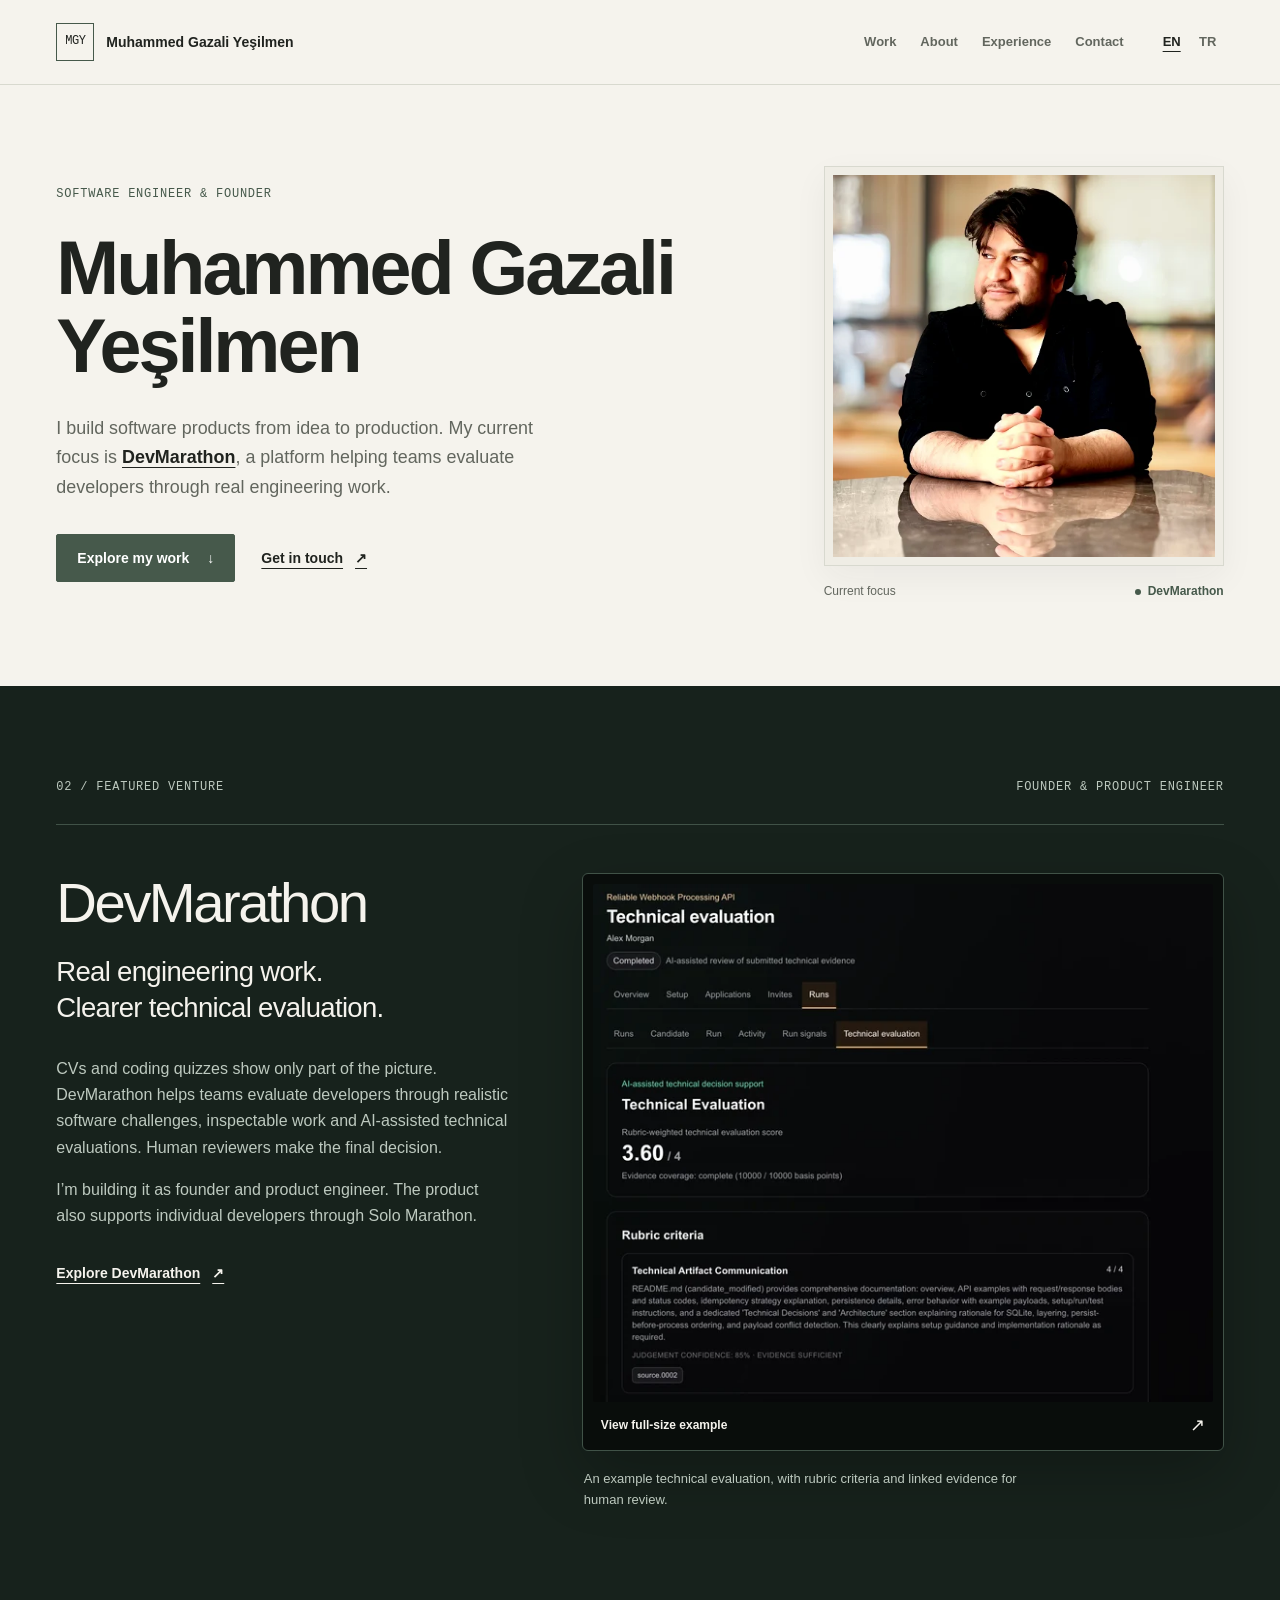
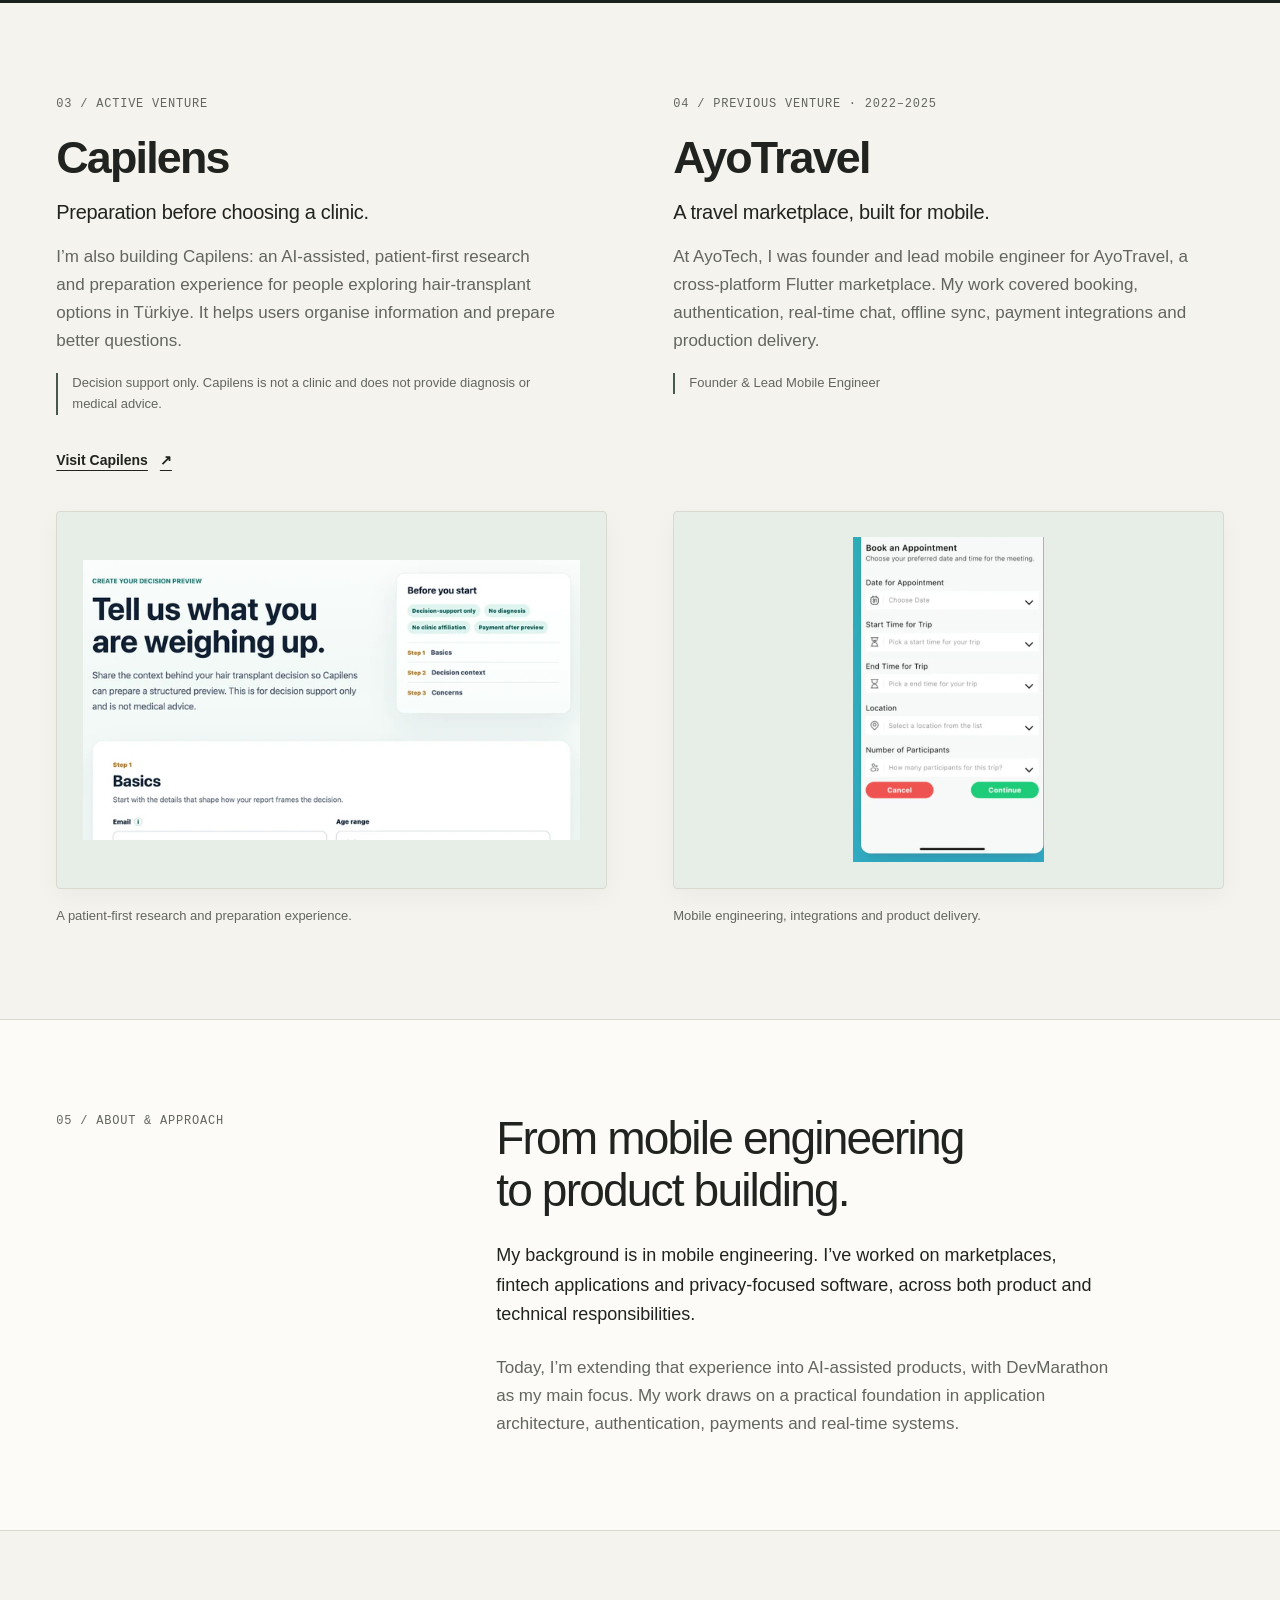
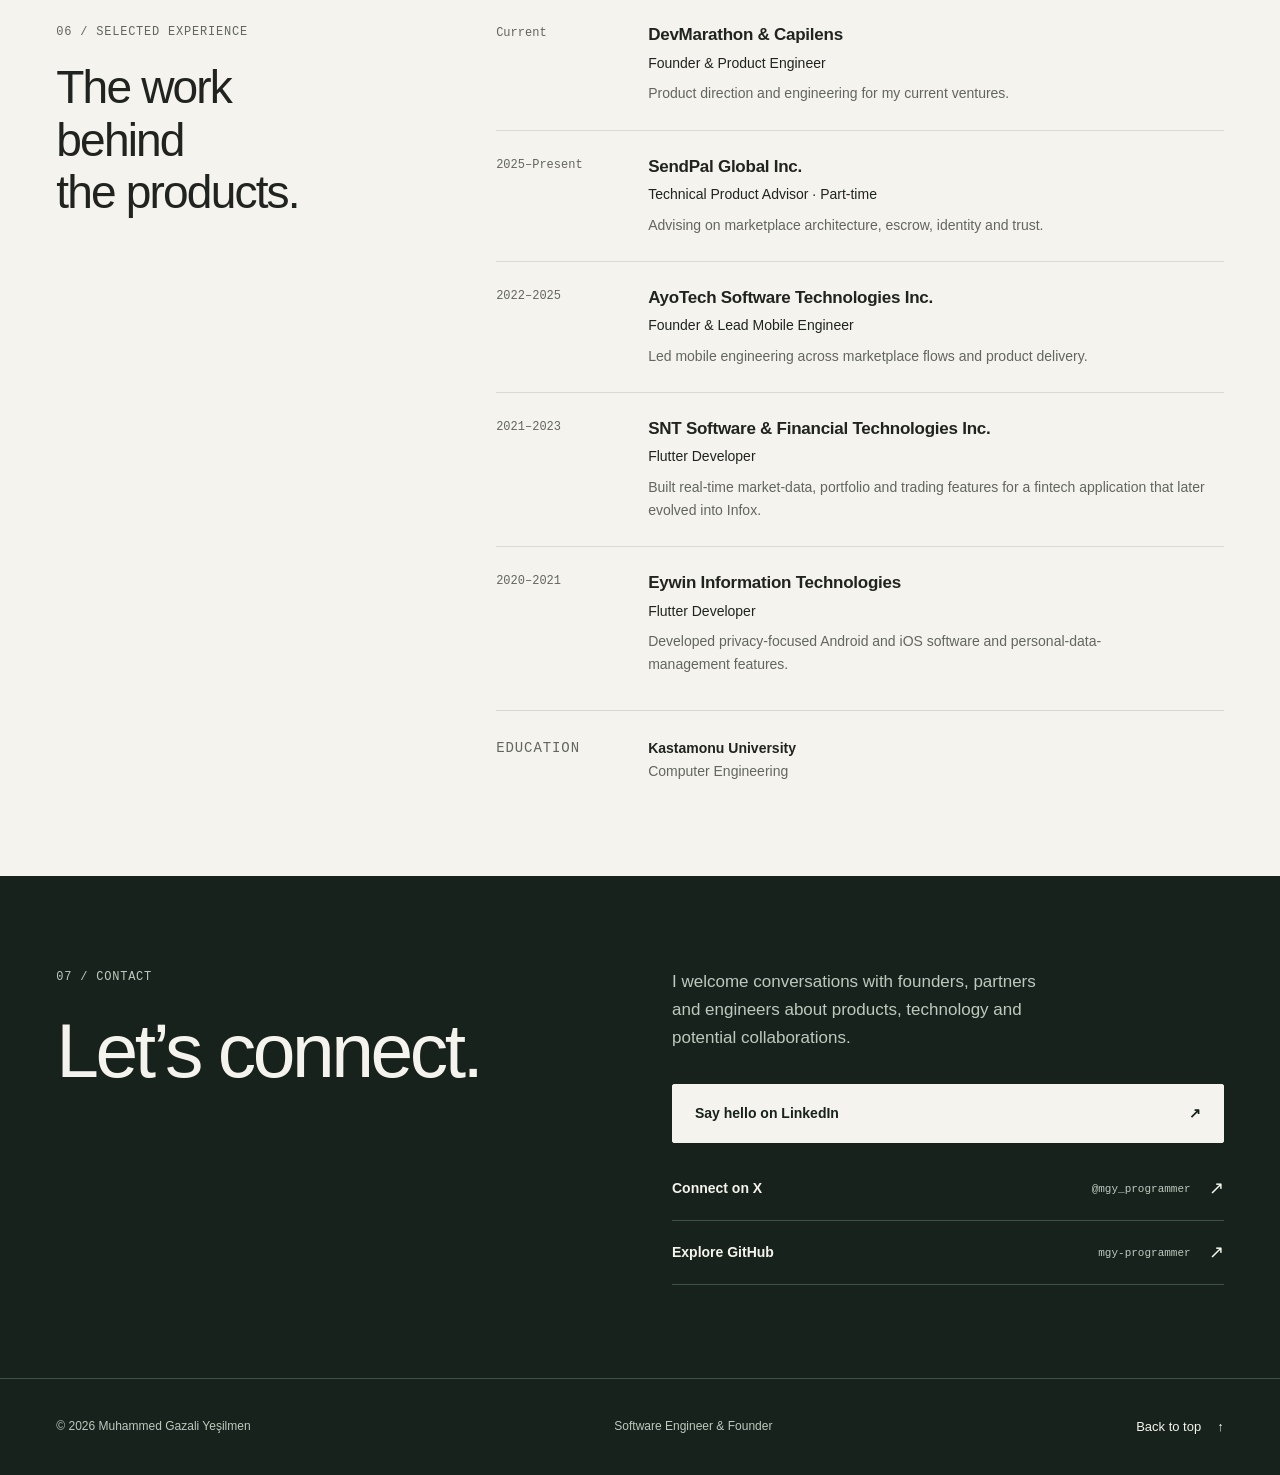
==== commit 242453d7: "new version" ====
--- a/index.html
+++ b/index.html
@@ -27,7 +27,7 @@
   <meta name="twitter:image:alt" content="Muhammed Gazali Yeşilmen — Software Engineer &amp; Founder. Currently building DevMarathon.">
   <meta name="theme-color" content="#f5f3ed">
   <link rel="icon" href="assets/images/favicon.svg" type="image/svg+xml">
-  <link rel="stylesheet" href="assets/css/styles.css?v=20261025-5">
+  <link rel="stylesheet" href="assets/css/styles.css?v=20261025-7">
   <script type="application/ld+json">
 {
   "@context": "https://schema.org",
@@ -41,6 +41,7 @@
       "jobTitle": "Software Engineer & Founder",
       "sameAs": [
         "https://www.linkedin.com/in/muhammedyesilmen/",
+        "https://x.com/mgy_programmer",
         "https://github.com/mgy-programmer"
       ],
       "alumniOf": {
@@ -155,20 +156,23 @@
       <div class="shell">
         <div class="feature-topline"><p class="eyebrow">02 / Featured venture</p><p class="eyebrow">Founder & Product Engineer</p></div>
         <div class="feature-grid">
-          <div><h2 id="devmarathon-title">DevMarathon</h2><p class="feature-deck">Real engineering work. Clearer technical evaluation.</p></div>
+          <div class="feature-heading"><h2 id="devmarathon-title">DevMarathon</h2><p class="feature-deck">Real engineering work. Clearer technical evaluation.</p></div>
+          <figure class="product-figure">
+            <a class="product-panel" href="assets/images/devmarathon-evaluation-1920.webp" target="_blank" rel="noopener noreferrer" aria-label="Open the DevMarathon evaluation example at full size (opens in a new tab)">
+              <picture>
+                <source type="image/webp" srcset="assets/images/devmarathon-evaluation-640.webp 640w, assets/images/devmarathon-evaluation-1280.webp 1280w, assets/images/devmarathon-evaluation-1920.webp 1920w" sizes="(max-width: 620px) calc(100vw - 58px), (max-width: 834px) calc(91.2vw - 22px), (max-width: 980px) 738px, (max-width: 1320px) 50vw, 635px">
+                <img src="assets/images/devmarathon-evaluation-1280.jpg" width="1920" height="1606" alt="DevMarathon technical evaluation example with a rubric-weighted score, rubric criteria and linked evidence." loading="lazy" decoding="async">
+              </picture>
+              <span class="product-image-hint" aria-hidden="true">View full-size example <span>↗</span></span>
+            </a>
+            <figcaption>An example technical evaluation, with rubric criteria and linked evidence for human review.</figcaption>
+          </figure>
           <div class="feature-copy">
             <p>CVs and coding quizzes show only part of the picture. DevMarathon helps teams evaluate developers through realistic software challenges, inspectable work and AI-assisted technical evaluations. Human reviewers make the final decision.</p>
             <p>I’m building it as founder and product engineer. The product also supports individual developers through Solo Marathon.</p>
             <a class="text-link" href="https://www.devmarathon.com/" target="_blank" rel="noopener noreferrer">Explore DevMarathon <span aria-hidden="true">↗</span></a>
           </div>
         </div>
-        <figure class="product-figure">
-            <picture>
-              <source type="image/webp" srcset="assets/images/devmarathon-review-640.webp 640w, assets/images/devmarathon-review-1280.webp 1280w" sizes="(max-width: 1320px) 92vw, 1200px">
-              <img src="assets/images/devmarathon-review-640.jpg" srcset="assets/images/devmarathon-review-640.jpg 640w, assets/images/devmarathon-review-1280.jpg 1280w" sizes="(max-width: 1320px) 92vw, 1200px" width="640" height="222" alt="Illustration of DevMarathon’s review workflow, showing activity signals, submitted work and handoff notes as context for human review." loading="lazy" decoding="async">
-            </picture>
-          <figcaption><span>Activity signals, submitted work and handoff notes — context for human review.</span><span class="figure-source">Workflow illustration</span></figcaption>
-        </figure>
       </div>
     </section>
 
@@ -182,8 +186,8 @@
         <a class="text-link" href="https://capilens.com/" target="_blank" rel="noopener noreferrer">Visit Capilens <span aria-hidden="true">↗</span></a>
         <figure class="venture-media">
             <picture>
-              <source type="image/webp" srcset="assets/images/capilens-assessment-640.webp 640w, assets/images/capilens-assessment-1280.webp 1280w" sizes="(max-width: 620px) 92vw, (max-width: 1320px) 44vw, 564px">
-              <img src="assets/images/capilens-assessment-640.jpg" srcset="assets/images/capilens-assessment-640.jpg 640w, assets/images/capilens-assessment-1280.jpg 1280w" sizes="(max-width: 620px) 92vw, (max-width: 1320px) 44vw, 564px" width="640" height="360" alt="Capilens decision-preview screen with preparation steps, information boundaries and the beginning of an assessment." loading="lazy" decoding="async">
+              <source type="image/webp" srcset="assets/images/capilens-assessment-640.webp 640w, assets/images/capilens-assessment-1280.webp 1280w" sizes="(max-width: 620px) 82vw, (max-width: 1320px) 39vw, 508px">
+              <img src="assets/images/capilens-assessment-640.jpg" srcset="assets/images/capilens-assessment-640.jpg 640w, assets/images/capilens-assessment-1280.jpg 1280w" sizes="(max-width: 620px) 82vw, (max-width: 1320px) 39vw, 508px" width="640" height="360" alt="Capilens decision-preview screen with preparation steps, information boundaries and the beginning of an assessment." loading="lazy" decoding="async">
             </picture>
         </figure>
         <p class="venture-footnote">A patient-first research and preparation experience.</p>
@@ -197,8 +201,8 @@
         <p class="venture-note">Founder & Lead Mobile Engineer</p>
         <figure class="venture-media venture-media--ayo">
             <picture>
-              <source type="image/webp" srcset="assets/images/ayotravel-mobile-640.webp 640w, assets/images/ayotravel-mobile-1280.webp 1280w" sizes="(max-width: 620px) 34vw, 210px">
-              <img src="assets/images/ayotravel-mobile-640.jpg" srcset="assets/images/ayotravel-mobile-640.jpg 640w, assets/images/ayotravel-mobile-1280.jpg 1280w" sizes="(max-width: 620px) 34vw, 210px" width="640" height="1089" alt="An appointment-booking screen from the AyoTravel mobile application, with date, time, location and participant fields." loading="lazy" decoding="async">
+              <source type="image/webp" srcset="assets/images/ayotravel-mobile-640.webp 640w, assets/images/ayotravel-mobile-1280.webp 1280w" sizes="(max-width: 620px) 38vw, (max-width: 1320px) 15vw, 195px">
+              <img src="assets/images/ayotravel-mobile-640.jpg" srcset="assets/images/ayotravel-mobile-640.jpg 640w, assets/images/ayotravel-mobile-1280.jpg 1280w" sizes="(max-width: 620px) 38vw, (max-width: 1320px) 15vw, 195px" width="640" height="1089" alt="An appointment-booking screen from the AyoTravel mobile application, with date, time, location and participant fields." loading="lazy" decoding="async">
             </picture>
         </figure>
         <p class="venture-footnote">Mobile engineering, integrations and product delivery.</p>
@@ -252,9 +256,10 @@
         <div><p class="eyebrow">07 / Contact</p><h2 id="contact-title">Let’s connect.</h2></div>
         <div class="contact-copy">
           <p>I welcome conversations with founders, partners and engineers about products, technology and potential collaborations.</p>
-          <div class="actions">
-            <a class="button" href="https://www.linkedin.com/in/muhammedyesilmen/" target="_blank" rel="noopener noreferrer">Say hello on LinkedIn <span aria-hidden="true">↗</span></a>
-            <a class="text-link" href="https://github.com/mgy-programmer" target="_blank" rel="noopener noreferrer">Explore GitHub <span aria-hidden="true">↗</span></a>
+          <div class="contact-channels">
+            <a class="button contact-primary" href="https://www.linkedin.com/in/muhammedyesilmen/" target="_blank" rel="noopener noreferrer">Say hello on LinkedIn <span aria-hidden="true">↗</span></a>
+            <a class="contact-link" href="https://x.com/mgy_programmer" target="_blank" rel="noopener noreferrer"><span>Connect on X</span><span class="contact-handle">@mgy_programmer</span><span aria-hidden="true">↗</span></a>
+            <a class="contact-link" href="https://github.com/mgy-programmer" target="_blank" rel="noopener noreferrer"><span>Explore GitHub</span><span class="contact-handle">mgy-programmer</span><span aria-hidden="true">↗</span></a>
           </div>
         </div>
       </div>
--- a/assets/css/styles.css
+++ b/assets/css/styles.css
@@ -196,13 +196,14 @@
   font-weight: 600;
   line-height: 1.4;
   text-decoration: none;
+  border-radius: 2px;
   transition: background 160ms ease, border-color 160ms ease;
 }
 .button:hover { border-color: var(--ink); background: var(--ink); }
 .text-link { min-height: 44px; display: inline-flex; align-items: center; gap: 12px; font-size: 0.875rem; font-weight: 600; text-underline-offset: 5px; text-decoration-thickness: 1px; }
 .text-link:hover { color: var(--accent); }
 .portrait { width: 100%; max-width: 400px; justify-self: end; }
-.portrait picture { background: #e3ded2; }
+.portrait picture { padding: 8px; border: 1px solid var(--line); background: #efede5; box-shadow: 0 12px 32px rgb(32 35 31 / 5%); }
 .portrait img { width: 100%; aspect-ratio: 1; object-fit: cover; }
 .portrait figcaption { display: flex; justify-content: space-between; align-items: center; gap: 12px; margin-top: 16px; color: var(--muted); font-size: 0.75rem; }
 .portrait figcaption strong { color: var(--accent); font-weight: 600; }
@@ -212,18 +213,22 @@
 .feature { color: var(--dark-ink); background: var(--dark); }
 .feature .eyebrow { color: var(--dark-muted); }
 .feature-topline { display: flex; justify-content: space-between; flex-wrap: wrap; gap: 8px 24px; padding-bottom: 26px; border-bottom: 1px solid var(--dark-line); }
-.feature-grid { display: grid; grid-template-columns: minmax(0, 1fr) minmax(0, 1fr); gap: 64px; padding-top: 42px; align-items: start; }
-.feature h2 { font-size: clamp(2.75rem, 5.1vw, 4.5rem); font-weight: 500; line-height: 1.05; letter-spacing: -0.045em; }
-.feature-deck { max-width: 18ch; margin-top: 20px; font-size: clamp(1.45rem, 2.5vw, 2rem); line-height: 1.3; letter-spacing: -0.025em; }
-.feature-copy { color: var(--dark-muted); }
+.feature-grid { display: grid; grid-template-columns: minmax(0, 0.85fr) minmax(0, 1.15fr); grid-template-areas: "heading visual" "copy visual"; grid-template-rows: auto 1fr; gap: 30px clamp(36px, 4vw, 64px); padding-top: 48px; align-items: start; }
+.feature-heading { grid-area: heading; }
+.feature h2 { font-size: clamp(2.75rem, 4.4vw, 3.8rem); font-weight: 500; line-height: 1.05; letter-spacing: -0.045em; }
+.feature-deck { max-width: 23ch; margin-top: 22px; font-size: clamp(1.45rem, 2.15vw, 1.875rem); line-height: 1.3; letter-spacing: -0.025em; }
+.feature-copy { grid-area: copy; max-width: 51ch; color: var(--dark-muted); font-size: 1rem; }
 .feature-copy p + p { margin-top: 16px; }
 .feature-copy .text-link { margin-top: 22px; color: var(--dark-ink); }
 .feature-copy .text-link:hover { color: #e6c893; }
-.product-figure { margin-top: 44px; }
-.product-figure picture { border: 1px solid var(--dark-line); background: #050706; }
+.product-figure { grid-area: visual; min-width: 0; }
+.product-panel { display: block; padding: 10px 10px 0; border: 1px solid var(--dark-line); border-radius: 6px; background: #090d0b; box-shadow: 0 24px 64px rgb(0 0 0 / 24%); text-decoration: none; transition: border-color 160ms ease; }
+.product-panel:hover { border-color: #899b8d; }
+.product-figure picture { overflow: hidden; border-radius: 2px; background: #050706; }
 .product-figure img { width: 100%; }
-.product-figure figcaption { display: flex; justify-content: space-between; gap: 16px; margin-top: 14px; color: var(--dark-muted); font-size: 0.8125rem; line-height: 1.55; }
-.figure-source { flex-shrink: 0; }
+.product-image-hint { min-height: 48px; display: flex; justify-content: space-between; align-items: center; gap: 16px; padding-inline: 8px; color: var(--dark-ink); font-size: 0.75rem; font-weight: 600; }
+.product-image-hint > span { font-size: 1.125rem; font-weight: 400; }
+.product-figure figcaption { max-width: 60ch; margin: 18px 2px 0; color: var(--dark-muted); font-size: 0.8125rem; line-height: 1.6; }
 
 /* Secondary and previous ventures: a quieter editorial pair. */
 .other-work { display: grid; grid-template-columns: repeat(2, minmax(0, 1fr)); gap: clamp(36px, 5.2vw, 76px); padding-block: clamp(64px, 7.2vw, 104px); }
@@ -233,12 +238,12 @@
 .venture-description { margin-top: 16px; color: var(--muted); }
 .venture-note { margin-top: 18px; margin-bottom: 24px; padding-left: 14px; border-left: 2px solid var(--accent); color: var(--muted); font-size: 0.8125rem; line-height: 1.6; }
 .venture .text-link { align-self: start; margin-bottom: 28px; }
-.venture-media { aspect-ratio: 16 / 10; margin-top: auto; background: #e5ede8; overflow: hidden; }
+.venture-media { aspect-ratio: 16 / 11; margin-top: auto; padding: clamp(16px, 2vw, 28px); border: 1px solid var(--line); border-radius: 4px; background: #e7ede7; overflow: hidden; box-shadow: 0 8px 24px rgb(32 35 31 / 4%); }
 .venture-media picture, .venture-media img { width: 100%; height: 100%; }
 .venture-media img { object-fit: contain; }
-.venture-media--ayo { background: #2fb3b7; }
+.venture-media--ayo { background: #e7ede7; }
 .venture-media--ayo img { width: auto; max-width: 100%; margin-inline: auto; }
-.venture-footnote { margin-top: 14px; color: var(--muted); font-size: 0.8125rem; }
+.venture-footnote { margin-top: 16px; color: var(--muted); font-size: 0.8125rem; }
 
 /* Personal narrative and selected experience */
 .about { border-block: 1px solid var(--line); background: var(--surface); }
@@ -262,13 +267,17 @@
 /* Contact and footer */
 .contact { color: var(--dark-ink); background: var(--dark); }
 .contact .eyebrow { color: var(--dark-muted); }
-.contact-grid { display: grid; grid-template-columns: minmax(0, 1fr) minmax(0, 1fr); align-items: end; gap: 64px; }
+.contact-grid { display: grid; grid-template-columns: minmax(0, 1fr) minmax(0, 1fr); align-items: start; gap: 64px; }
 .contact h2 { margin-top: 20px; font-size: clamp(2.8rem, 6vw, 5.4rem); font-weight: 500; line-height: 1.1; letter-spacing: -0.045em; }
 .contact-copy p { max-width: 49ch; color: var(--dark-muted); }
-.contact .actions { margin-top: 26px; }
+.contact-channels { display: grid; margin-top: 32px; }
+.contact-primary { justify-content: space-between; padding: 19px 22px; margin-bottom: 14px; }
+.contact-link { min-height: 64px; display: grid; grid-template-columns: minmax(0, 1fr) auto auto; align-items: center; gap: 18px; border-bottom: 1px solid var(--dark-line); color: var(--dark-ink); font-size: 0.875rem; font-weight: 600; text-decoration: none; }
+.contact-handle { color: var(--dark-muted); font-family: var(--mono); font-size: 0.6875rem; font-weight: 400; }
+.contact-link > :last-child { font-size: 1.125rem; font-weight: 400; }
+.contact-link:hover > :first-child { text-decoration: underline; text-underline-offset: 5px; }
 .contact .button { color: var(--dark); border-color: var(--bg); background: var(--bg); }
 .contact .button:hover { border-color: #fff; background: #fff; }
-.contact .text-link:hover { color: #e6c893; }
 .site-footer { border-top: 1px solid var(--dark-line); color: var(--dark-muted); background: var(--dark); }
 .footer-inner { display: flex; flex-wrap: wrap; align-items: center; justify-content: space-between; gap: 12px 28px; padding-block: 26px; font-size: 0.75rem; }
 .footer-inner a { min-height: 44px; display: inline-flex; align-items: center; gap: 16px; color: var(--dark-ink); text-decoration: none; font-size: 0.8125rem; }
@@ -280,9 +289,15 @@
   .primary-nav { gap: 18px; }
   .hero-grid { gap: 48px; }
   .hero h1 { font-size: clamp(2.8rem, 5.8vw, 4rem); }
-  .feature-grid { gap: 40px; }
   .editorial-grid { grid-template-columns: minmax(0, 0.6fr) minmax(0, 1.4fr); }
   .timeline li { grid-template-columns: 1fr; gap: 8px; }
+}
+
+@media (max-width: 980px) {
+  .feature-grid { grid-template-columns: 1fr; grid-template-areas: "heading" "visual" "copy"; grid-template-rows: auto; gap: 36px; }
+  .feature-heading { max-width: 680px; }
+  .feature-copy { max-width: 64ch; }
+  .product-figure { width: 100%; max-width: 760px; margin-inline: auto; }
 }
 
 @media (max-width: 860px) {
@@ -298,14 +313,15 @@
   .hero h1 { font-size: clamp(2.4rem, 5.7vw, 3rem); }
   .hero-intro { font-size: 1.0625rem; }
   .portrait figcaption { align-items: start; flex-direction: column; gap: 2px; }
-  .feature-grid { gap: 32px; }
   .other-work { gap: 32px; }
   .editorial-grid { grid-template-columns: 1fr; gap: 24px; }
   .experience h2 { max-width: none; }
   .timeline { margin-top: 12px; }
   .timeline li { grid-template-columns: 120px minmax(0, 1fr); gap: 28px; }
   .contact-grid { gap: 36px; }
-  .contact .actions { gap: 12px 20px; }
+  .contact-link { grid-template-columns: minmax(0, 1fr) auto; gap: 2px 16px; padding-block: 14px; }
+  .contact-handle { grid-column: 1; }
+  .contact-link > :last-child { grid-column: 2; grid-row: 1 / 3; }
 }
 
 @media (max-width: 620px) {
@@ -326,9 +342,8 @@
   .feature-grid { grid-template-columns: 1fr; gap: 24px; padding-top: 28px; }
   .feature-deck { max-width: 22ch; margin-top: 16px; }
   .feature-copy { font-size: 0.9375rem; }
-  .product-figure { margin-top: 28px; }
-  .product-figure figcaption { display: block; }
-  .figure-source { display: block; margin-top: 8px; }
+  .product-panel { padding: 8px 8px 0; }
+  .product-figure figcaption { margin-top: 14px; }
   .other-work { grid-template-columns: 1fr; gap: 52px; }
   .venture + .venture { padding-top: 44px; border-top: 1px solid var(--line); }
   .venture h2 { margin-top: 14px; }
@@ -339,6 +354,7 @@
   .education { grid-template-columns: 1fr; gap: 10px; }
   .contact-grid { grid-template-columns: 1fr; gap: 24px; }
   .contact h2 { margin-top: 14px; }
+  .contact-channels { margin-top: 28px; }
   .footer-inner { align-items: start; flex-direction: column; padding-block: 22px; }
 }
 
